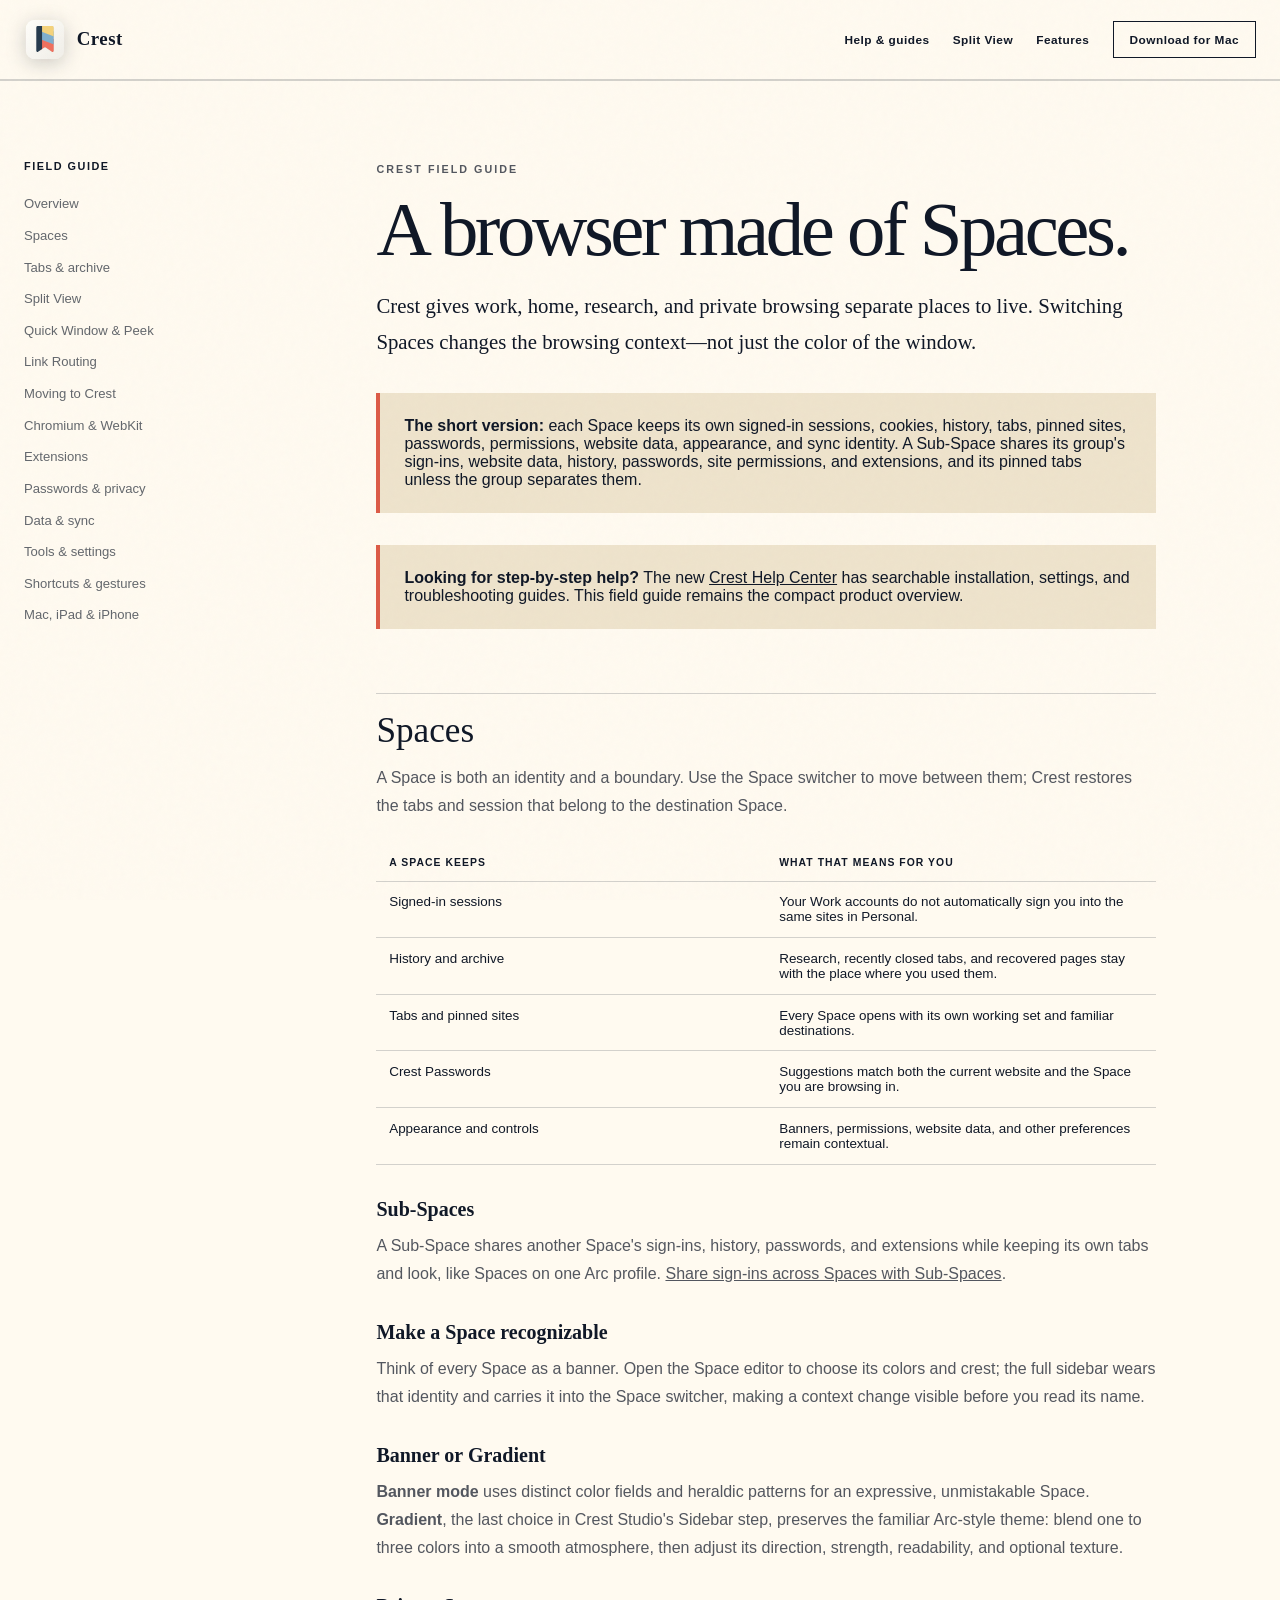
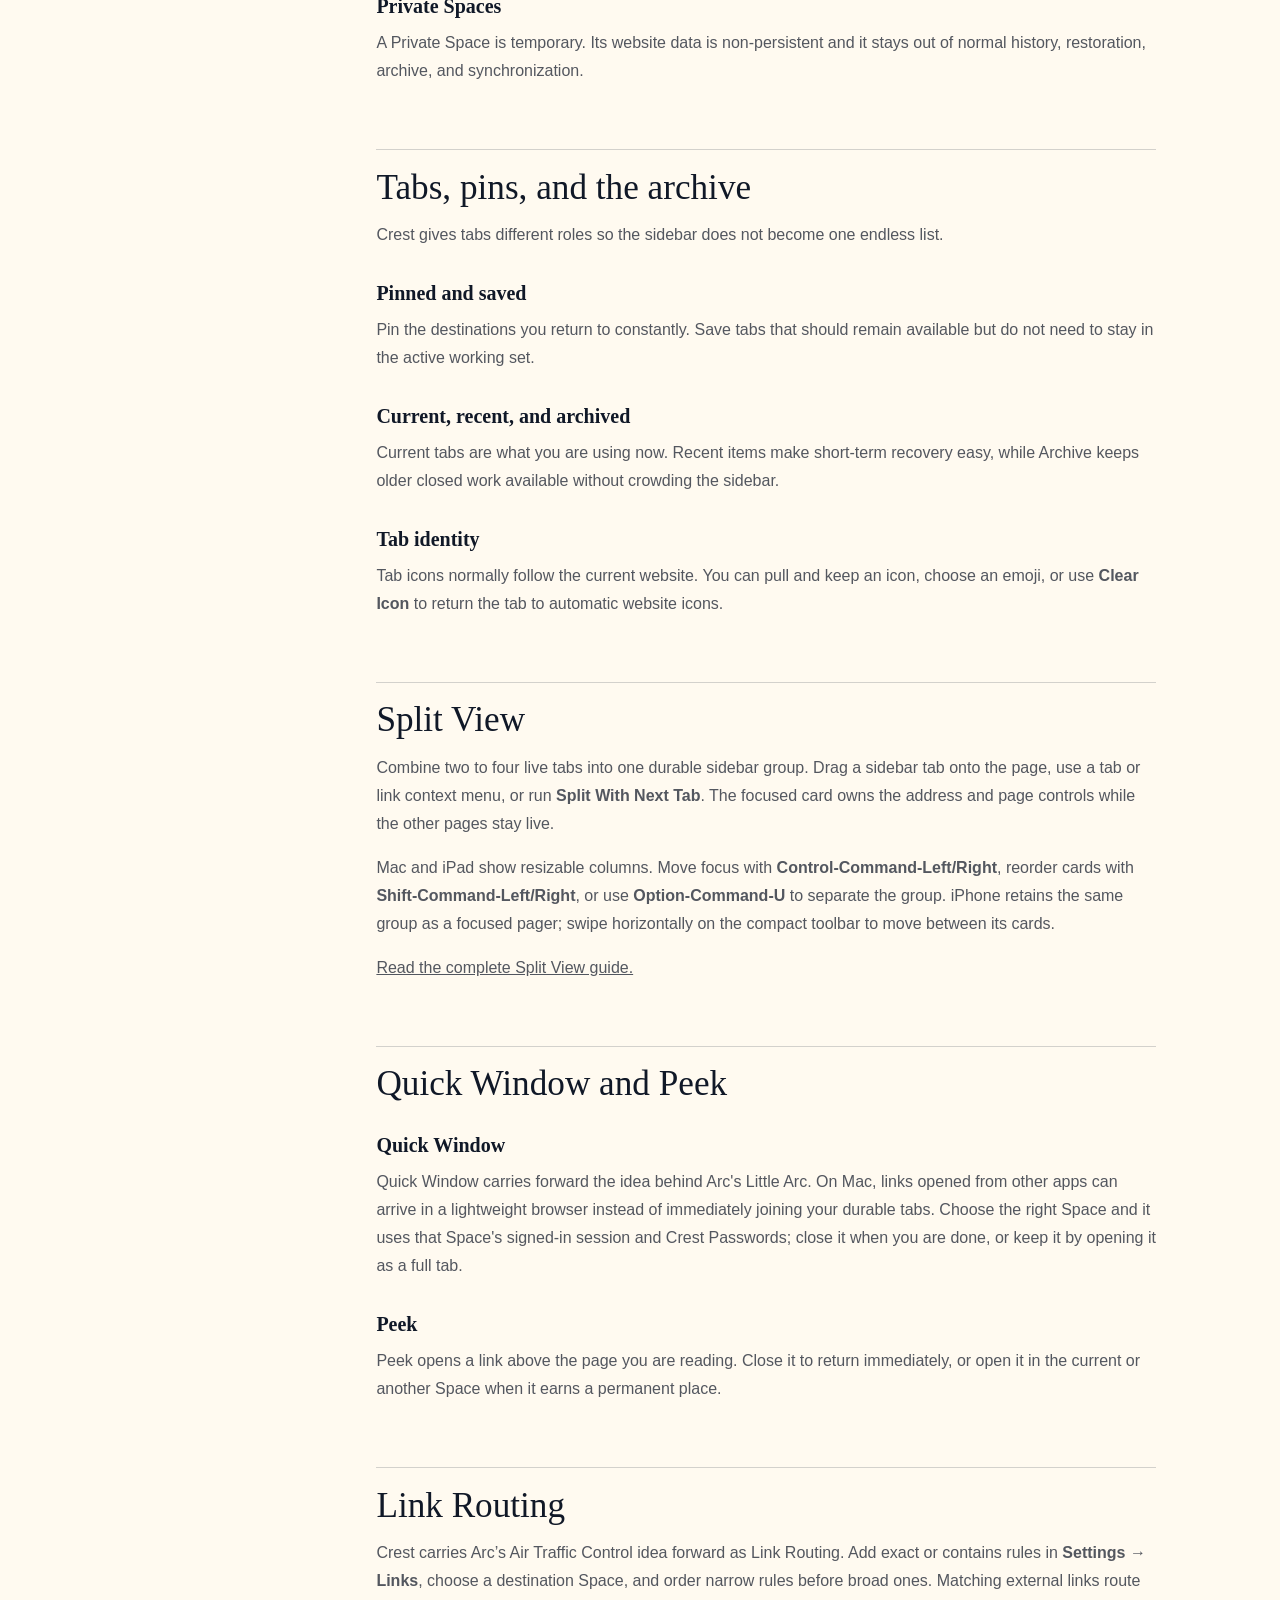
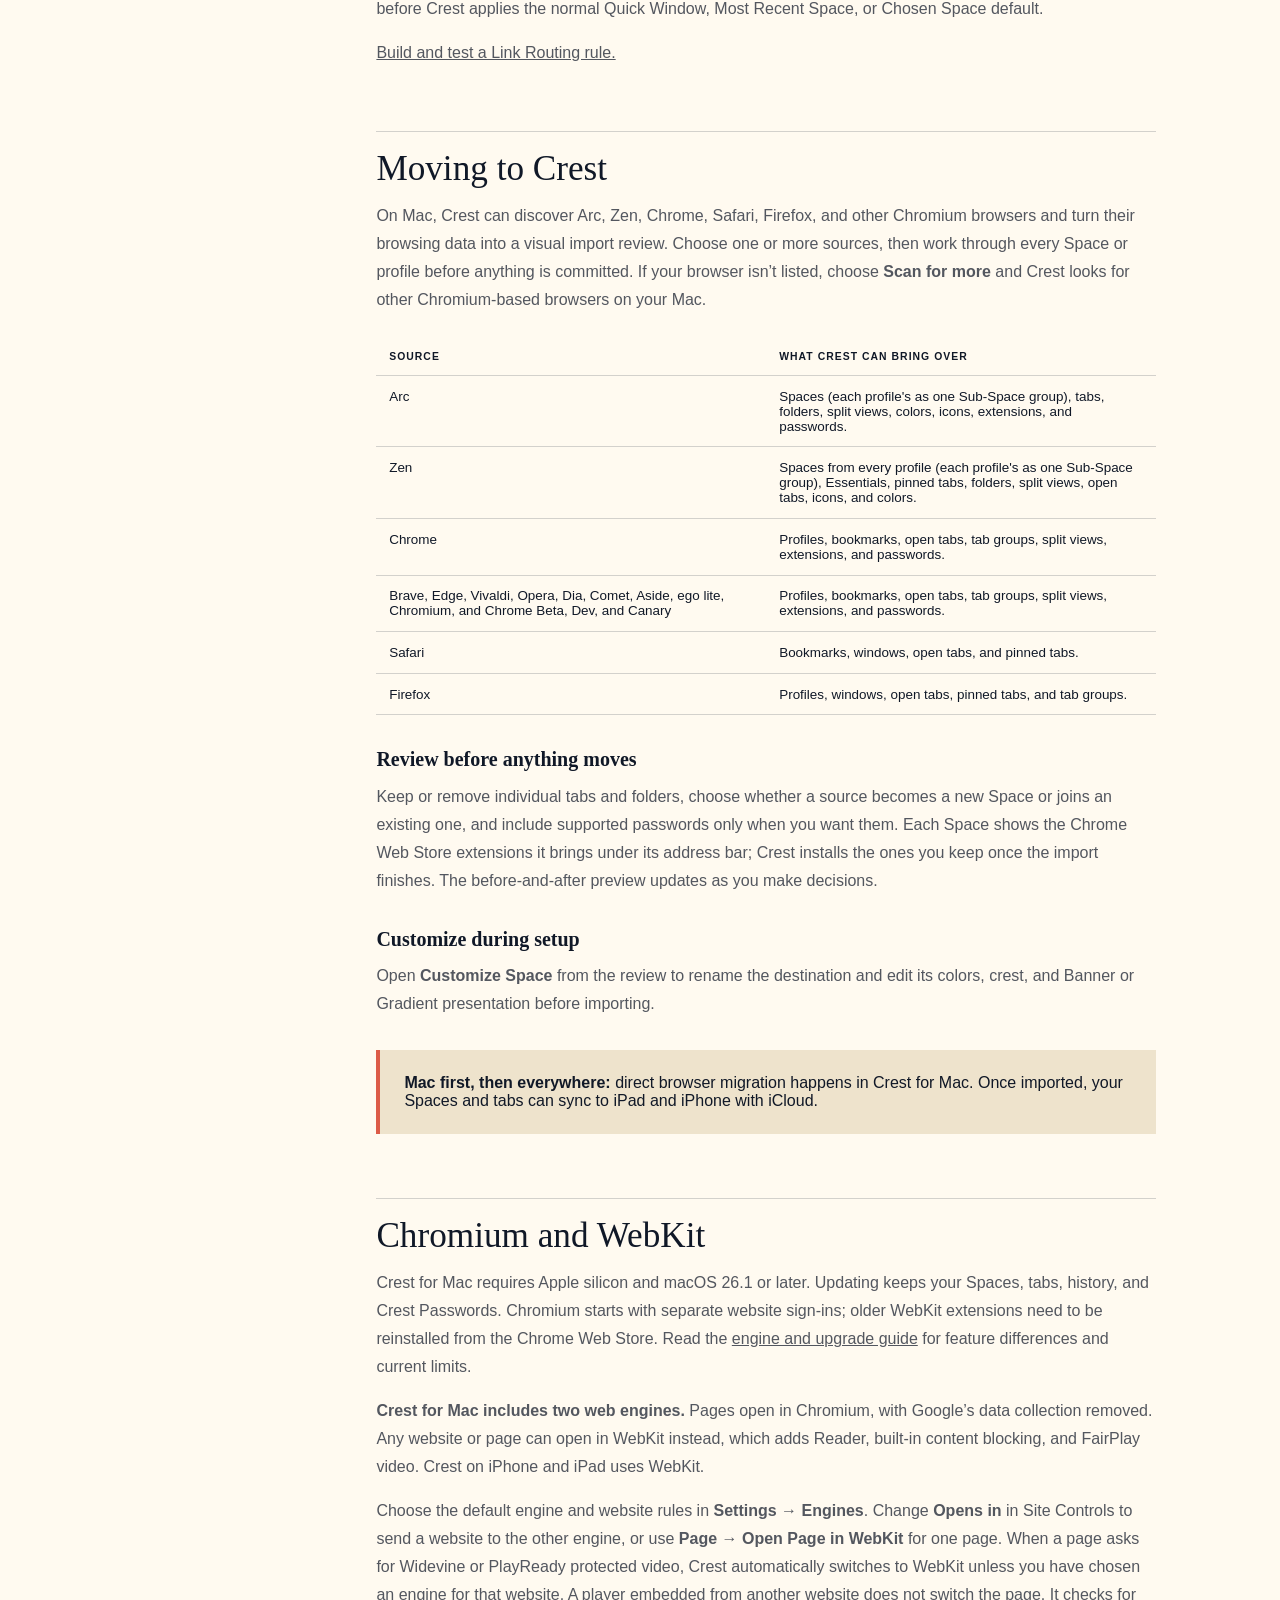
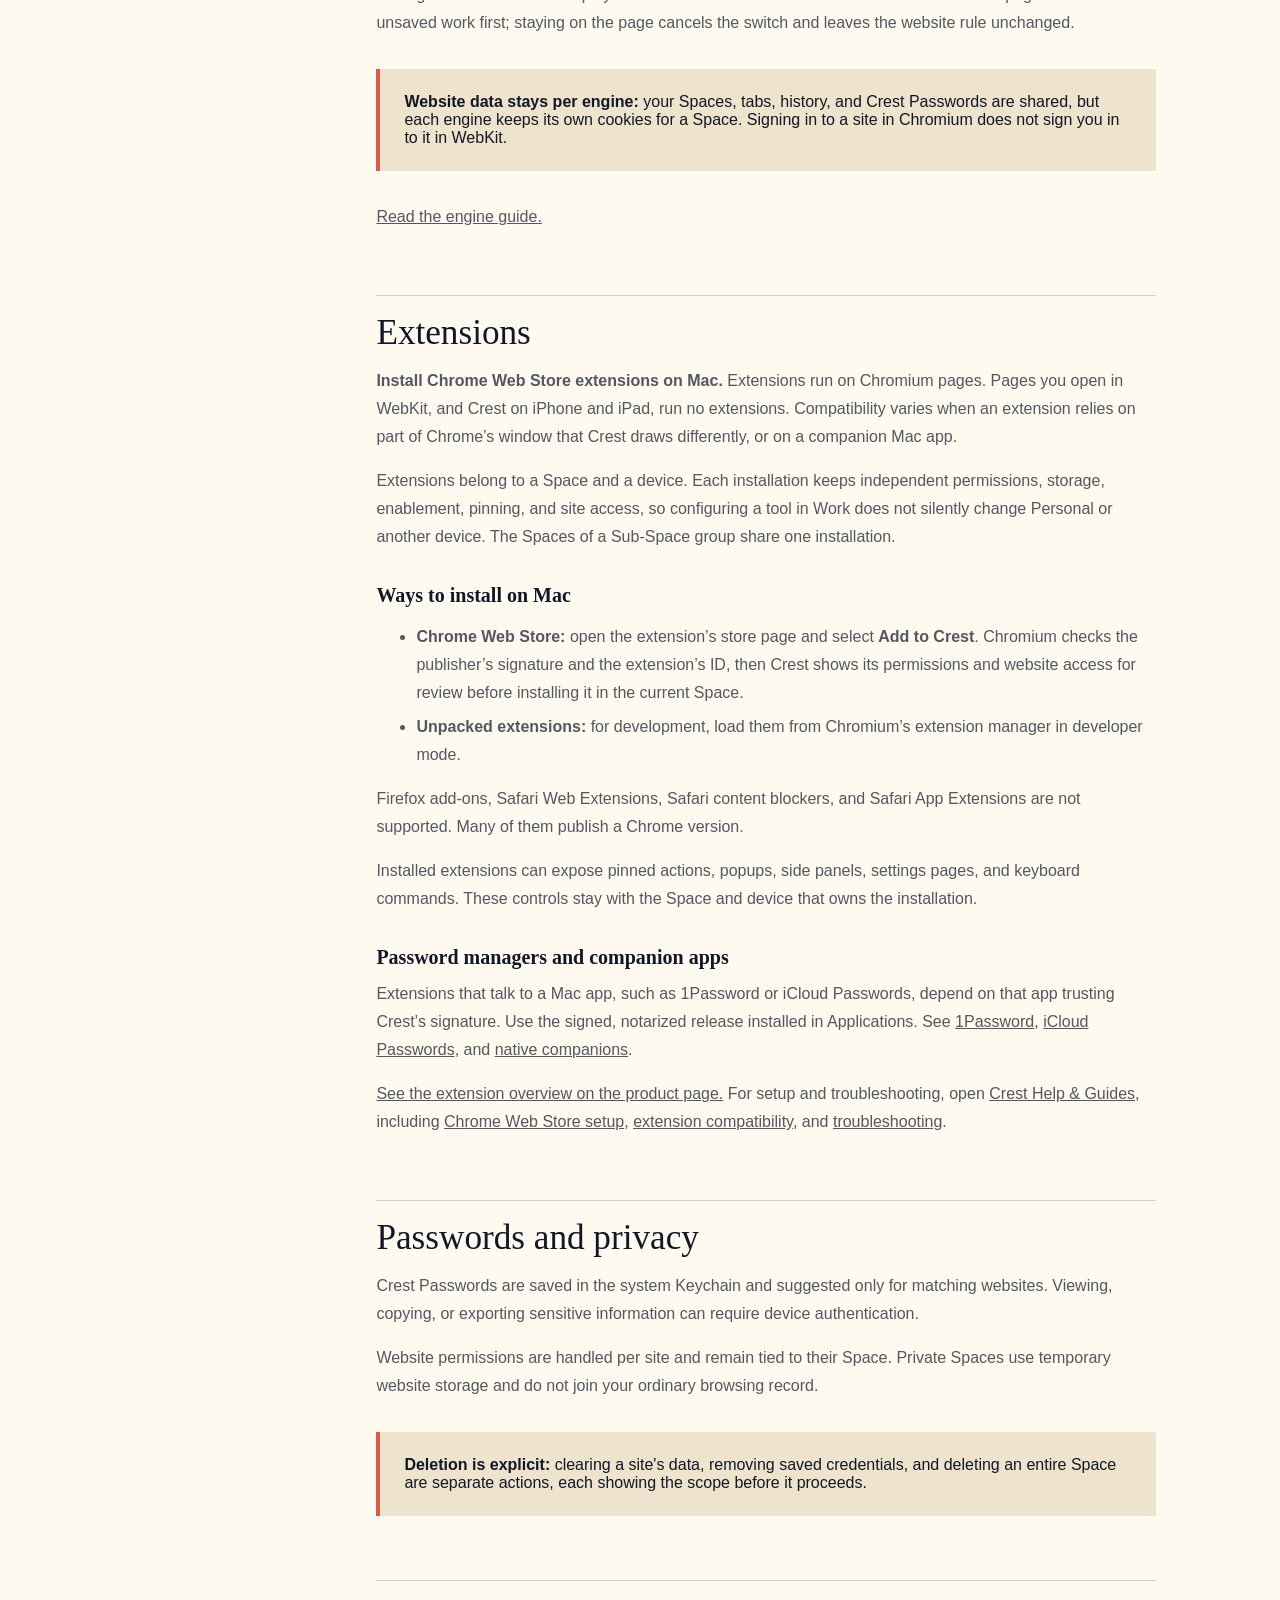
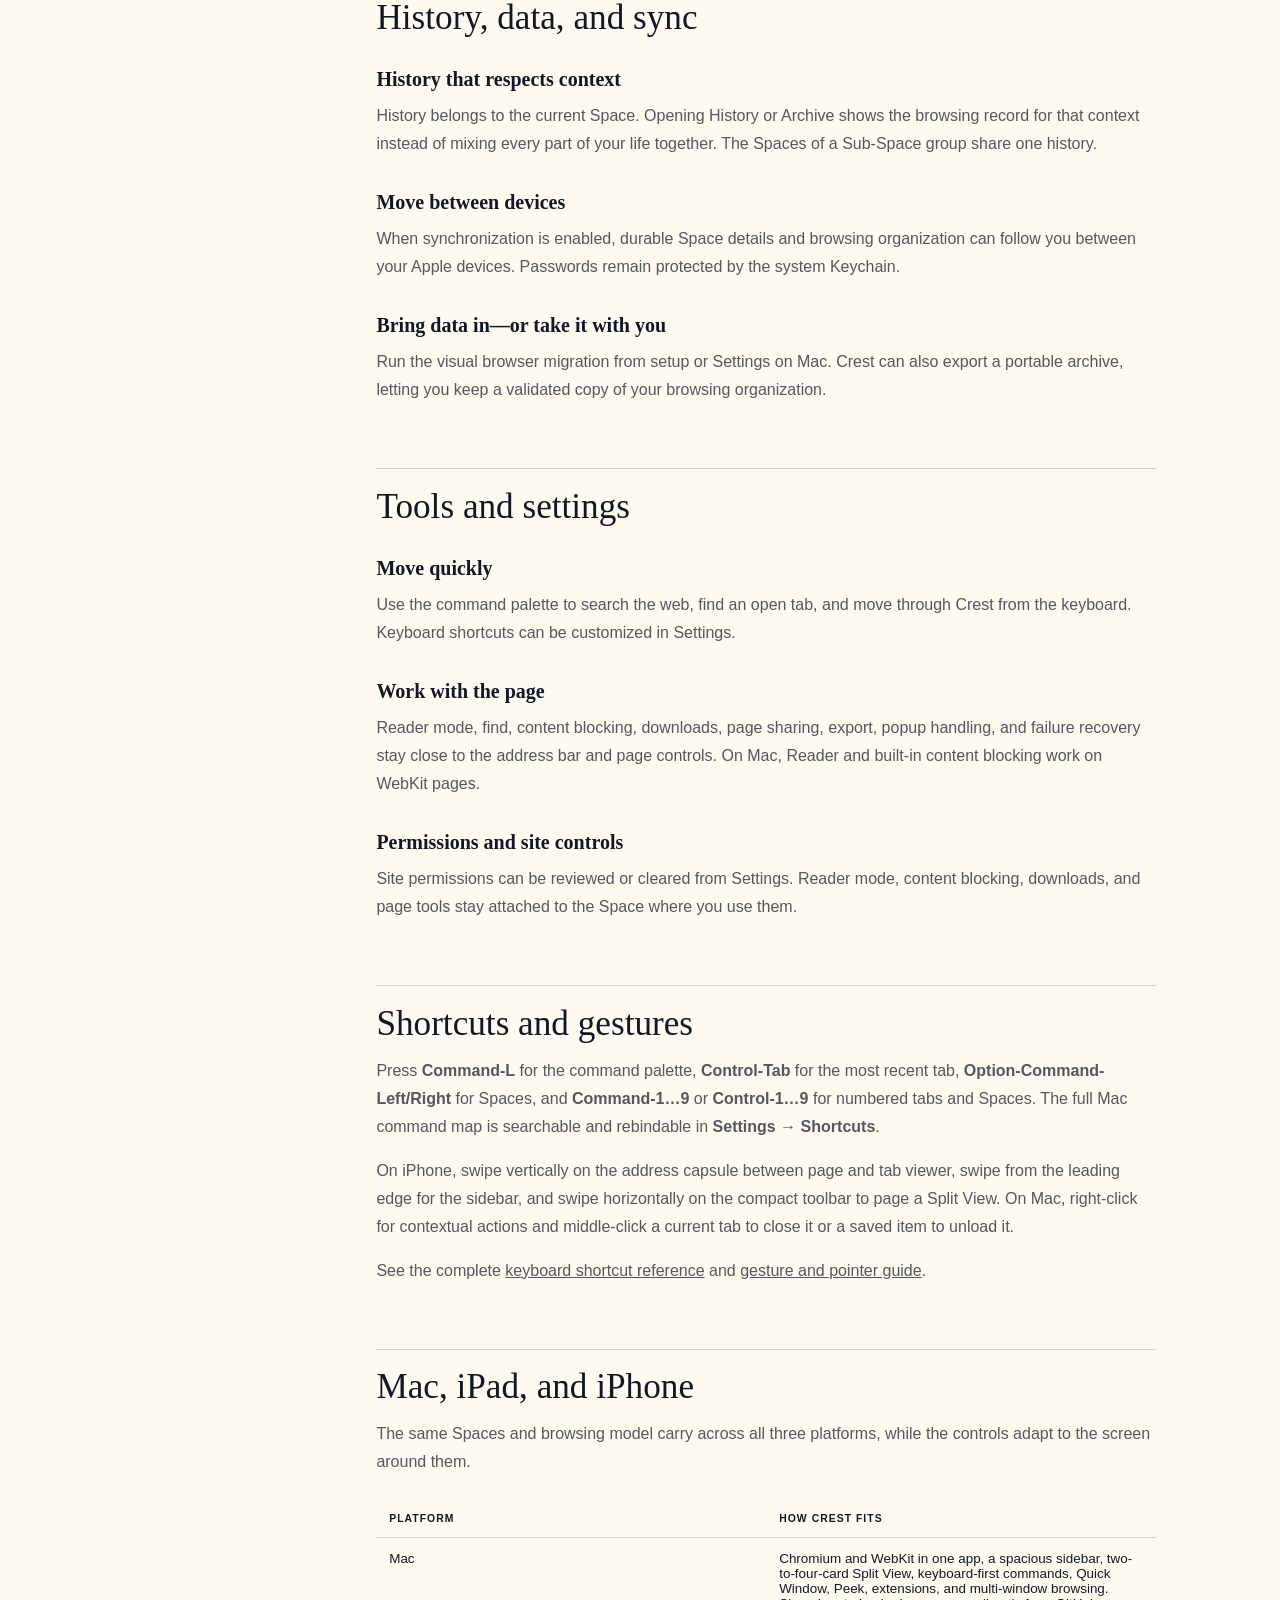
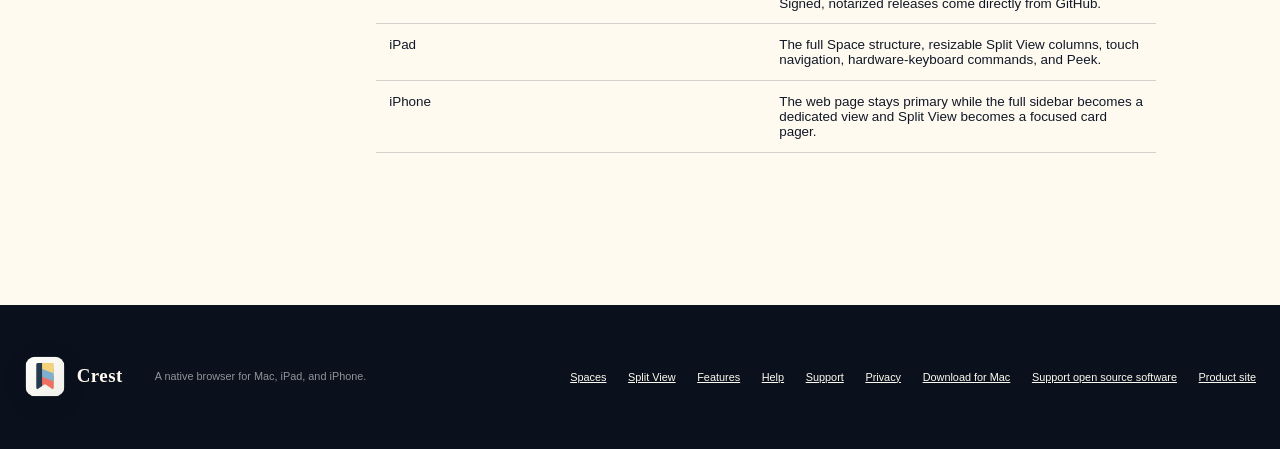
==== site/docs/index.html @ 08007b2f "Update Chromium to 157.0.8103.39 and leave protected video to WebKit (crest-browser/Crest#1064) Cres" ====
<!doctype html>
<html lang="en">
<head>
  <meta charset="utf-8">
  <meta name="viewport" content="width=device-width, initial-scale=1">
  <meta name="theme-color" content="#fffaf0">
  <meta name="description" content="Learn how Crest Spaces, tabs, Quick Window, Peek, passwords, privacy, sync, and native browsing work across Mac, iPad, and iPhone.">
  <meta name="robots" content="index, follow, max-image-preview:large, max-snippet:-1, max-video-preview:-1">
  <meta name="author" content="Paul Davis">
  <meta name="application-name" content="Crest">
  <meta name="apple-mobile-web-app-title" content="Crest">
  <link rel="canonical" href="https://crestbrowser.com/docs/">

  <meta property="og:site_name" content="Crest">
  <meta property="og:locale" content="en_US">
  <meta property="og:type" content="article">
  <meta property="og:url" content="https://crestbrowser.com/docs/">
  <meta property="og:title" content="Crest Field Guide — Spaces, Peek, Privacy, and Sync">
  <meta property="og:description" content="A practical guide to Crest's isolated Spaces and native browsing tools across Mac, iPad, and iPhone.">
  <meta property="og:image" content="https://crestbrowser.com/assets/og-card-brand.jpg">
  <meta property="og:image:type" content="image/jpeg">
  <meta property="og:image:width" content="1200">
  <meta property="og:image:height" content="630">
  <meta property="og:image:alt" content="Crest app icon beside the words Your internet, under your colors">

  <meta name="twitter:card" content="summary_large_image">
  <meta name="twitter:title" content="Crest Field Guide — Spaces, Peek, Privacy, and Sync">
  <meta name="twitter:description" content="A practical guide to Crest's isolated Spaces and native browsing tools across Mac, iPad, and iPhone.">
  <meta name="twitter:image" content="https://crestbrowser.com/assets/og-card-brand.jpg">
  <meta name="twitter:image:alt" content="Crest app icon beside the words Your internet, under your colors">

  <title>Crest Field Guide — Spaces, Peek, Privacy, and Sync</title>
  <link rel="icon" href="../favicon.ico" sizes="32x32">
  <link rel="icon" type="image/svg+xml" href="../assets/crest-logo.svg">
  <link rel="icon" type="image/png" sizes="32x32" href="../assets/crest-icon-32.png">
  <link rel="apple-touch-icon" sizes="180x180" href="../assets/apple-touch-icon.png">
  <link rel="mask-icon" href="../assets/crest-logo.svg" color="#101827">
  <link rel="manifest" href="../site.webmanifest">
  <link rel="stylesheet" href="../styles.css?v=20261106-nav-guides">
  <script type="application/ld+json">
    {
      "@context": "https://schema.org",
      "@type": "WebPage",
      "@id": "https://crestbrowser.com/docs/#webpage",
      "url": "https://crestbrowser.com/docs/",
      "name": "Crest Field Guide",
      "description": "A practical guide to Crest's isolated Spaces and native browsing tools across Mac, iPad, and iPhone.",
      "inLanguage": "en-US",
      "isPartOf": { "@id": "https://crestbrowser.com/#website" },
      "about": { "@id": "https://crestbrowser.com/#software" },
      "breadcrumb": {
        "@type": "BreadcrumbList",
        "itemListElement": [
          {
            "@type": "ListItem",
            "position": 1,
            "name": "Crest",
            "item": "https://crestbrowser.com/"
          },
          {
            "@type": "ListItem",
            "position": 2,
            "name": "Field Guide",
            "item": "https://crestbrowser.com/docs/"
          }
        ]
      }
    }
  </script>
</head>
<body class="docs-body">
  <a class="skip-link" href="#docs-content">Skip to documentation</a>
  <header class="site-header scrolled">
    <a class="wordmark" href="../"><img class="brand-mark" src="../assets/crest-logo.svg" alt="" aria-hidden="true"><span>Crest</span></a>
    <nav aria-label="Primary navigation"><a href="../guides/">Help &amp; guides</a><a href="../#tour">Split View</a><a href="../#more">Features</a><a class="nav-cta" href="https://github.com/pauljoda/Crest/releases/latest" target="_blank" rel="noopener noreferrer">Download for Mac</a></nav>
  </header>
  <main class="docs-shell">
    <aside class="docs-nav" aria-label="Field guide sections">
      <p>Field guide</p>
      <a href="#overview">Overview</a>
      <a href="#spaces">Spaces</a>
      <a href="#tabs">Tabs &amp; archive</a>
      <a href="#split-view">Split View</a>
      <a href="#quick-and-peek">Quick Window &amp; Peek</a>
      <a href="#routing">Link Routing</a>
      <a href="#migration">Moving to Crest</a>
      <a href="#engines">Chromium &amp; WebKit</a>
      <a href="#extensions">Extensions</a>
      <a href="#passwords">Passwords &amp; privacy</a>
      <a href="#data">Data &amp; sync</a>
      <a href="#tools">Tools &amp; settings</a>
      <a href="#shortcuts">Shortcuts &amp; gestures</a>
      <a href="#platforms">Mac, iPad &amp; iPhone</a>
    </aside>
    <article class="docs-content" id="docs-content">
      <p class="eyebrow">Crest field guide</p>
      <h1 id="overview">A browser made of Spaces.</h1>
      <p class="docs-lede">Crest gives work, home, research, and private browsing separate places to live. Switching Spaces changes the browsing context—not just the color of the window.</p>

      <div class="docs-callout"><strong>The short version:</strong> each Space keeps its own signed-in sessions, cookies, history, tabs, pinned sites, passwords, permissions, website data, appearance, and sync identity. A Sub-Space shares its group's sign-ins, website data, history, passwords, site permissions, and extensions, and its pinned tabs unless the group separates them.</div>
      <div class="docs-callout"><strong>Looking for step-by-step help?</strong> The new <a href="../guides/">Crest Help Center</a> has searchable installation, settings, and troubleshooting guides. This field guide remains the compact product overview.</div>

      <h2 id="spaces">Spaces</h2>
      <p>A Space is both an identity and a boundary. Use the Space switcher to move between them; Crest restores the tabs and session that belong to the destination Space.</p>
      <table class="docs-table">
        <thead><tr><th>A Space keeps</th><th>What that means for you</th></tr></thead>
        <tbody>
          <tr><td>Signed-in sessions</td><td>Your Work accounts do not automatically sign you into the same sites in Personal.</td></tr>
          <tr><td>History and archive</td><td>Research, recently closed tabs, and recovered pages stay with the place where you used them.</td></tr>
          <tr><td>Tabs and pinned sites</td><td>Every Space opens with its own working set and familiar destinations.</td></tr>
          <tr><td>Crest Passwords</td><td>Suggestions match both the current website and the Space you are browsing in.</td></tr>
          <tr><td>Appearance and controls</td><td>Banners, permissions, website data, and other preferences remain contextual.</td></tr>
        </tbody>
      </table>
      <h3>Sub-Spaces</h3>
      <p>A Sub-Space shares another Space's sign-ins, history, passwords, and extensions while keeping its own tabs and look, like Spaces on one Arc profile. <a href="../guides/sub-spaces/">Share sign-ins across Spaces with Sub-Spaces</a>.</p>
      <h3>Make a Space recognizable</h3>
      <p>Think of every Space as a banner. Open the Space editor to choose its colors and crest; the full sidebar wears that identity and carries it into the Space switcher, making a context change visible before you read its name.</p>
      <h3>Banner or Gradient</h3>
      <p><strong>Banner mode</strong> uses distinct color fields and heraldic patterns for an expressive, unmistakable Space. <strong>Gradient</strong>, the last choice in Crest Studio's Sidebar step, preserves the familiar Arc-style theme: blend one to three colors into a smooth atmosphere, then adjust its direction, strength, readability, and optional texture.</p>
      <h3>Private Spaces</h3>
      <p>A Private Space is temporary. Its website data is non-persistent and it stays out of normal history, restoration, archive, and synchronization.</p>

      <h2 id="tabs">Tabs, pins, and the archive</h2>
      <p>Crest gives tabs different roles so the sidebar does not become one endless list.</p>
      <h3>Pinned and saved</h3>
      <p>Pin the destinations you return to constantly. Save tabs that should remain available but do not need to stay in the active working set.</p>
      <h3>Current, recent, and archived</h3>
      <p>Current tabs are what you are using now. Recent items make short-term recovery easy, while Archive keeps older closed work available without crowding the sidebar.</p>
      <h3>Tab identity</h3>
      <p>Tab icons normally follow the current website. You can pull and keep an icon, choose an emoji, or use <strong>Clear Icon</strong> to return the tab to automatic website icons.</p>

      <h2 id="split-view">Split View</h2>
      <p>Combine two to four live tabs into one durable sidebar group. Drag a sidebar tab onto the page, use a tab or link context menu, or run <strong>Split With Next Tab</strong>. The focused card owns the address and page controls while the other pages stay live.</p>
      <p>Mac and iPad show resizable columns. Move focus with <strong>Control-Command-Left/Right</strong>, reorder cards with <strong>Shift-Command-Left/Right</strong>, or use <strong>Option-Command-U</strong> to separate the group. iPhone retains the same group as a focused pager; swipe horizontally on the compact toolbar to move between its cards.</p>
      <p><a href="../guides/split-view/">Read the complete Split View guide.</a></p>

      <h2 id="quick-and-peek">Quick Window and Peek</h2>
      <h3>Quick Window</h3>
      <p>Quick Window carries forward the idea behind Arc's Little Arc. On Mac, links opened from other apps can arrive in a lightweight browser instead of immediately joining your durable tabs. Choose the right Space and it uses that Space's signed-in session and Crest Passwords; close it when you are done, or keep it by opening it as a full tab.</p>
      <h3>Peek</h3>
      <p>Peek opens a link above the page you are reading. Close it to return immediately, or open it in the current or another Space when it earns a permanent place.</p>

      <h2 id="routing">Link Routing</h2>
      <p>Crest carries Arc&rsquo;s Air Traffic Control idea forward as Link Routing. Add exact or contains rules in <strong>Settings → Links</strong>, choose a destination Space, and order narrow rules before broad ones. Matching external links route before Crest applies the normal Quick Window, Most Recent Space, or Chosen Space default.</p>
      <p><a href="../guides/link-routing/">Build and test a Link Routing rule.</a></p>

      <h2 id="migration">Moving to Crest</h2>
      <p>On Mac, Crest can discover Arc, Zen, Chrome, Safari, Firefox, and other Chromium browsers and turn their browsing data into a visual import review. Choose one or more sources, then work through every Space or profile before anything is committed. If your browser isn&rsquo;t listed, choose <strong>Scan for more</strong> and Crest looks for other Chromium-based browsers on your Mac.</p>
      <table class="docs-table">
        <thead><tr><th>Source</th><th>What Crest can bring over</th></tr></thead>
        <tbody>
          <tr><td>Arc</td><td>Spaces (each profile's as one Sub-Space group), tabs, folders, split views, colors, icons, extensions, and passwords.</td></tr>
          <tr><td>Zen</td><td>Spaces from every profile (each profile's as one Sub-Space group), Essentials, pinned tabs, folders, split views, open tabs, icons, and colors.</td></tr>
          <tr><td>Chrome</td><td>Profiles, bookmarks, open tabs, tab groups, split views, extensions, and passwords.</td></tr>
          <tr><td>Brave, Edge, Vivaldi, Opera, Dia, Comet, Aside, ego lite, Chromium, and Chrome Beta, Dev, and Canary</td><td>Profiles, bookmarks, open tabs, tab groups, split views, extensions, and passwords.</td></tr>
          <tr><td>Safari</td><td>Bookmarks, windows, open tabs, and pinned tabs.</td></tr>
          <tr><td>Firefox</td><td>Profiles, windows, open tabs, pinned tabs, and tab groups.</td></tr>
        </tbody>
      </table>
      <h3>Review before anything moves</h3>
      <p>Keep or remove individual tabs and folders, choose whether a source becomes a new Space or joins an existing one, and include supported passwords only when you want them. Each Space shows the Chrome Web Store extensions it brings under its address bar; Crest installs the ones you keep once the import finishes. The before-and-after preview updates as you make decisions.</p>
      <h3>Customize during setup</h3>
      <p>Open <strong>Customize Space</strong> from the review to rename the destination and edit its colors, crest, and Banner or Gradient presentation before importing.</p>
      <div class="docs-callout"><strong>Mac first, then everywhere:</strong> direct browser migration happens in Crest for Mac. Once imported, your Spaces and tabs can sync to iPad and iPhone with iCloud.</div>

      <h2 id="engines">Chromium and WebKit</h2>
      <p>Crest for Mac requires Apple silicon and macOS 26.1 or later. Updating keeps your Spaces, tabs, history, and Crest Passwords. Chromium starts with separate website sign-ins; older WebKit extensions need to be reinstalled from the Chrome Web Store. Read the <a href="../guides/engines/">engine and upgrade guide</a> for feature differences and current limits.</p>
      <p><strong>Crest for Mac includes two web engines.</strong> Pages open in Chromium, with Google&rsquo;s data collection removed. Any website or page can open in WebKit instead, which adds Reader, built-in content blocking, and FairPlay video. Crest on iPhone and iPad uses WebKit.</p>
      <p>Choose the default engine and website rules in <strong>Settings &rarr; Engines</strong>. Change <strong>Opens in</strong> in Site Controls to send a website to the other engine, or use <strong>Page &rarr; Open Page in WebKit</strong> for one page. When a page asks for Widevine or PlayReady protected video, Crest automatically switches to WebKit unless you have chosen an engine for that website. A player embedded from another website does not switch the page. It checks for unsaved work first; staying on the page cancels the switch and leaves the website rule unchanged.</p>
      <div class="docs-callout"><strong>Website data stays per engine:</strong> your Spaces, tabs, history, and Crest Passwords are shared, but each engine keeps its own cookies for a Space. Signing in to a site in Chromium does not sign you in to it in WebKit.</div>
      <p><a href="../guides/engines/">Read the engine guide.</a></p>

      <h2 id="extensions">Extensions</h2>
      <p><strong>Install Chrome Web Store extensions on Mac.</strong> Extensions run on Chromium pages. Pages you open in WebKit, and Crest on iPhone and iPad, run no extensions. Compatibility varies when an extension relies on part of Chrome&rsquo;s window that Crest draws differently, or on a companion Mac app.</p>
      <p>Extensions belong to a Space and a device. Each installation keeps independent permissions, storage, enablement, pinning, and site access, so configuring a tool in Work does not silently change Personal or another device. The Spaces of a Sub-Space group share one installation.</p>
      <h3>Ways to install on Mac</h3>
      <ul>
        <li><strong>Chrome Web Store:</strong> open the extension&rsquo;s store page and select <strong>Add to Crest</strong>. Chromium checks the publisher&rsquo;s signature and the extension&rsquo;s ID, then Crest shows its permissions and website access for review before installing it in the current Space.</li>
        <li><strong>Unpacked extensions:</strong> for development, load them from Chromium&rsquo;s extension manager in developer mode.</li>
      </ul>
      <p>Firefox add-ons, Safari Web Extensions, Safari content blockers, and Safari App Extensions are not supported. Many of them publish a Chrome version.</p>
      <p>Installed extensions can expose pinned actions, popups, side panels, settings pages, and keyboard commands. These controls stay with the Space and device that owns the installation.</p>
      <h3>Password managers and companion apps</h3>
      <p>Extensions that talk to a Mac app, such as 1Password or iCloud Passwords, depend on that app trusting Crest&rsquo;s signature. Use the signed, notarized release installed in Applications. See <a href="../guides/onepassword/">1Password</a>, <a href="../guides/icloud-passwords/">iCloud Passwords</a>, and <a href="../guides/native-companion-limits/">native companions</a>.</p>
      <p><a href="../#more">See the extension overview on the product page.</a> For setup and troubleshooting, open <a href="../guides/">Crest Help &amp; Guides</a>, including <a href="../guides/install-chrome-web-store/">Chrome Web Store setup</a>, <a href="../guides/extension-api-compatibility/">extension compatibility</a>, and <a href="../guides/troubleshoot-extension-compatibility/">troubleshooting</a>.</p>

      <h2 id="passwords">Passwords and privacy</h2>
      <p>Crest Passwords are saved in the system Keychain and suggested only for matching websites. Viewing, copying, or exporting sensitive information can require device authentication.</p>
      <p>Website permissions are handled per site and remain tied to their Space. Private Spaces use temporary website storage and do not join your ordinary browsing record.</p>
      <div class="docs-callout"><strong>Deletion is explicit:</strong> clearing a site's data, removing saved credentials, and deleting an entire Space are separate actions, each showing the scope before it proceeds.</div>

      <h2 id="data">History, data, and sync</h2>
      <h3>History that respects context</h3>
      <p>History belongs to the current Space. Opening History or Archive shows the browsing record for that context instead of mixing every part of your life together. The Spaces of a Sub-Space group share one history.</p>
      <h3>Move between devices</h3>
      <p>When synchronization is enabled, durable Space details and browsing organization can follow you between your Apple devices. Passwords remain protected by the system Keychain.</p>
      <h3>Bring data in—or take it with you</h3>
      <p>Run the visual browser migration from setup or Settings on Mac. Crest can also export a portable archive, letting you keep a validated copy of your browsing organization.</p>

      <h2 id="tools">Tools and settings</h2>
      <h3>Move quickly</h3>
      <p>Use the command palette to search the web, find an open tab, and move through Crest from the keyboard. Keyboard shortcuts can be customized in Settings.</p>
      <h3>Work with the page</h3>
      <p>Reader mode, find, content blocking, downloads, page sharing, export, popup handling, and failure recovery stay close to the address bar and page controls. On Mac, Reader and built-in content blocking work on WebKit pages.</p>
      <h3>Permissions and site controls</h3>
      <p>Site permissions can be reviewed or cleared from Settings. Reader mode, content blocking, downloads, and page tools stay attached to the Space where you use them.</p>

      <h2 id="shortcuts">Shortcuts and gestures</h2>
      <p>Press <strong>Command-L</strong> for the command palette, <strong>Control-Tab</strong> for the most recent tab, <strong>Option-Command-Left/Right</strong> for Spaces, and <strong>Command-1…9</strong> or <strong>Control-1…9</strong> for numbered tabs and Spaces. The full Mac command map is searchable and rebindable in <strong>Settings → Shortcuts</strong>.</p>
      <p>On iPhone, swipe vertically on the address capsule between page and tab viewer, swipe from the leading edge for the sidebar, and swipe horizontally on the compact toolbar to page a Split View. On Mac, right-click for contextual actions and middle-click a current tab to close it or a saved item to unload it.</p>
      <p>See the complete <a href="../guides/keyboard-shortcuts/">keyboard shortcut reference</a> and <a href="../guides/gestures-and-pointer/">gesture and pointer guide</a>.</p>

      <h2 id="platforms">Mac, iPad, and iPhone</h2>
      <p>The same Spaces and browsing model carry across all three platforms, while the controls adapt to the screen around them.</p>
      <table class="docs-table">
        <thead><tr><th>Platform</th><th>How Crest fits</th></tr></thead>
        <tbody>
          <tr><td>Mac</td><td>Chromium and WebKit in one app, a spacious sidebar, two-to-four-card Split View, keyboard-first commands, Quick Window, Peek, extensions, and multi-window browsing. Signed, notarized releases come directly from GitHub.</td></tr>
          <tr><td>iPad</td><td>The full Space structure, resizable Split View columns, touch navigation, hardware-keyboard commands, and Peek.</td></tr>
          <tr><td>iPhone</td><td>The web page stays primary while the full sidebar becomes a dedicated view and Split View becomes a focused card pager.</td></tr>
        </tbody>
      </table>
    </article>
  </main>
  <footer><a class="wordmark" href="../"><img class="brand-mark" src="../assets/crest-logo.svg" alt="" aria-hidden="true"><span>Crest</span></a><p>A native browser for Mac, iPad, and iPhone.</p><div><a href="../#crests">Spaces</a><a href="../#tour">Split View</a><a href="../#more">Features</a><a href="../guides/">Help</a><a href="../support/">Support</a><a href="../privacy/">Privacy</a><a href="https://github.com/pauljoda/Crest/releases/latest" target="_blank" rel="noopener noreferrer">Download for Mac</a><a href="https://ko-fi.com/pauljoda/tiers" target="_blank" rel="noopener noreferrer">Support open source software</a><a href="../">Product site</a></div></footer>
</body>
</html>
---- site/styles.css ----
:root {
  --parchment: #eee3cc;
  --paper: #fffaf0;
  --ink: #101827;
  --ink-raised: #18243a;
  --ink-soft: #2b3850;
  --coral: #dc5b47;
  --sky: #78a9c7;
  --gold: #d2ad58;
  --sage: #738d72;
  --violet: #58406f;
  --line: rgba(16, 24, 39, .18);
  --line-light: rgba(255, 250, 240, .2);
  --display: "Iowan Old Style", "Baskerville", "Palatino Linotype", Georgia, serif;
  --sans: "Avenir Next", Avenir, "Century Gothic", sans-serif;
  --page: min(1280px, calc(100vw - 3rem));
}

* { box-sizing: border-box; }
html, body {
  max-width: 100%;
  overflow-x: hidden;
}
html { scroll-behavior: smooth; }
body {
  margin: 0;
  color: var(--ink);
  background: var(--parchment);
  font-family: var(--sans);
  -webkit-font-smoothing: antialiased;
}
@supports (overflow: clip) {
  html, body { overflow-x: clip; }
}
body::before {
  content: "";
  position: fixed;
  inset: 0;
  z-index: 40;
  pointer-events: none;
  opacity: .11;
  background-image: url("data:image/svg+xml,%3Csvg viewBox='0 0 180 180' xmlns='http://www.w3.org/2000/svg'%3E%3Cfilter id='n'%3E%3CfeTurbulence type='fractalNoise' baseFrequency='.82' numOctaves='3' stitchTiles='stitch'/%3E%3C/filter%3E%3Crect width='100%25' height='100%25' filter='url(%23n)' opacity='.2'/%3E%3C/svg%3E");
  mix-blend-mode: multiply;
}
a { color: inherit; }
img { display: block; max-width: 100%; }
h1, h2, h3, p { margin-top: 0; }
h1, h2, h3 { text-wrap: balance; }
em { font-weight: 400; }
.skip-link { position: fixed; left: 1rem; top: -5rem; z-index: 60; color: var(--ink); background: var(--paper); padding: .8rem 1rem; }
.skip-link:focus { top: 1rem; }

.site-header {
  position: fixed;
  inset: 0 0 auto;
  z-index: 30;
  height: 5rem;
  padding: 0 max(1.5rem, calc((100vw - 1280px) / 2));
  display: flex;
  align-items: center;
  justify-content: space-between;
  gap: 1rem;
  color: var(--paper);
  transition: background .3s ease, color .3s ease, box-shadow .3s ease;
}
.site-header.scrolled {
  color: var(--ink);
  background: rgba(238, 227, 204, .9);
  backdrop-filter: blur(18px);
  box-shadow: 0 1px var(--line);
}
.wordmark { display: inline-flex; align-items: center; gap: .65rem; text-decoration: none; font: 700 1.18rem/1 var(--display); letter-spacing: .025em; }
.brand-mark { width: 2.65rem; height: 2.65rem; flex: 0 0 auto; filter: drop-shadow(0 .3rem .6rem rgba(4, 9, 18, .2)); }
nav { display: flex; align-items: center; gap: 1.45rem; font-size: .74rem; font-weight: 800; letter-spacing: .04em; }
nav a { text-decoration: none; }
nav a:not(.nav-cta) { position: relative; white-space: nowrap; }
nav a:not(.nav-cta)::after { content: ""; position: absolute; left: 0; right: 100%; bottom: -.35rem; height: 1px; background: currentColor; transition: right .2s ease; }
nav a:not(.nav-cta):hover::after { right: 0; }
.nav-cta { border: 1px solid currentColor; padding: .68rem 1rem; }

.eyebrow, .hero-kicker {
  margin-bottom: 1rem;
  font-size: .67rem;
  line-height: 1.4;
  font-weight: 800;
  letter-spacing: .19em;
  text-transform: uppercase;
}
.hero-kicker { color: var(--gold); }
.hero {
  position: relative;
  min-height: 100svh;
  padding: 6.5rem 0 3rem;
  display: grid;
  grid-template-columns: minmax(0, 1fr);
  align-items: center;
  color: var(--paper);
  background:
    radial-gradient(circle at 18% 35%, rgba(120, 169, 199, .18), transparent 29%),
    linear-gradient(118deg, #101827 0 55%, #151d30 55% 100%);
  overflow: hidden;
}
.hero::before { content: ""; position: absolute; inset: 0; opacity: .26; background-image: linear-gradient(rgba(255,255,255,.035) 1px, transparent 1px), linear-gradient(90deg, rgba(255,255,255,.035) 1px, transparent 1px); background-size: 4.75rem 4.75rem; mask-image: linear-gradient(90deg, black, transparent 72%); }
.hero-grid {
  position: relative;
  z-index: 2;
  min-width: 0;
  width: min(1480px, calc(100% - 3rem));
  margin: 0 auto;
  display: grid;
  grid-template-columns: minmax(0, .92fr) minmax(540px, 1.08fr);
  gap: clamp(2rem, 5vw, 6rem);
  align-items: center;
}
.hero-copy { min-width: 0; max-width: 690px; padding: 2rem 0 4rem; }
.hero .hero-copy.reveal { opacity: 1; transform: none; }
.hero h1 { max-width: 780px; margin-bottom: 2rem; font: 400 clamp(4.6rem, 7.3vw, 8.6rem)/.84 var(--display); letter-spacing: -.057em; }
.hero h1 em { color: var(--gold); }
.hero-lede { max-width: 630px; margin-bottom: 0; color: rgba(255, 250, 240, .72); font-size: clamp(1rem, 1.35vw, 1.2rem); line-height: 1.7; }
.hero-lede strong { color: var(--paper); }
.hero-actions { display: flex; align-items: center; gap: 1.5rem; margin-top: 2.3rem; flex-wrap: wrap; }
.button { display: inline-flex; align-items: center; justify-content: center; min-height: 3.25rem; padding: .85rem 1.35rem; border: 1px solid transparent; font-size: .76rem; font-weight: 800; letter-spacing: .035em; text-decoration: none; transition: transform .2s ease, background .2s ease; }
.button:hover { transform: translateY(-2px); }
.button-paper { color: var(--ink); background: var(--paper); }
.hero-product-button {
  min-width: 0;
  max-width: 100%;
  min-height: 3.25rem;
  padding: .7rem 1rem;
  display: inline-flex;
  align-items: center;
  justify-content: flex-start;
  gap: .65rem;
  border: 1px solid rgba(255, 250, 240, .28);
  border-radius: .55rem;
  color: #fff;
  background: rgba(18, 18, 20, .82);
  backdrop-filter: blur(20px);
  -webkit-backdrop-filter: blur(20px);
  font-size: .82rem;
  font-weight: 800;
  text-decoration: none;
  transition: transform 180ms ease, border-color 180ms ease, background 180ms ease;
}
.hero-product-button:hover { transform: translateY(-2px); border-color: rgba(255, 250, 240, .5); background: rgba(34, 34, 38, .94); }
.hero-product-button:focus-visible { outline: 3px solid var(--paper); outline-offset: 4px; }
.hero-product-button img { flex: 0 0 2rem; width: 2rem; height: 2rem; object-fit: contain; }
.hero-product-button > span { min-width: 0; display: flex; flex-direction: column; line-height: 1.25; overflow-wrap: anywhere; }
.hero-product-button small { margin-bottom: .2rem; color: rgba(255, 250, 240, .55); font-size: .5rem; font-weight: 700; letter-spacing: .1em; text-transform: uppercase; }
.hero-download-button { border-color: rgba(210,173,88,.72); background: rgba(210,173,88,.12); }
.hero-app-store-button { border-color: rgba(75,167,255,.7); background: rgba(32,125,240,.14); }
.text-link { font-size: .77rem; font-weight: 800; text-underline-offset: .35em; }
.text-link span { margin-left: .3rem; }
.text-link-light { color: var(--paper); }
.hero-platforms { display: flex; gap: .65rem; margin-top: 2.4rem; }
.hero-platforms span { padding: .42rem .7rem; border: 1px solid rgba(255, 250, 240, .28); font-size: .58rem; font-weight: 800; letter-spacing: .12em; text-transform: uppercase; }
.hero-heraldry { min-width: 0; height: min(78svh, 810px); display: flex; align-items: flex-start; gap: clamp(.55rem, 1.1vw, 1.1rem); }
.hero-standard {
  --field: #3c0e1a;
  --primary: #722030;
  --charge: #c9a254;
  position: relative;
  width: 25%;
  height: var(--standard-height);
  min-height: 30rem;
  padding: 1.35rem .55rem 4rem;
  display: flex;
  flex-direction: column;
  align-items: center;
  color: #fff8e8;
  background:
    linear-gradient(158deg, transparent 0 48%, rgba(255,255,255,.06) 48% 50%, transparent 50%),
    linear-gradient(155deg, var(--field) 0 44%, var(--primary) 44% 67%, var(--charge) 67% 100%);
  clip-path: polygon(0 0, 100% 0, 100% 90%, 50% 100%, 0 90%);
  box-shadow: inset 0 0 0 1px rgba(255,255,255,.18);
  animation: standard-enter 1s cubic-bezier(.18,.8,.25,1) both;
  animation-delay: var(--delay);
  overflow: hidden;
}
.hero-standard::before { content: ""; position: absolute; inset: 0; background: linear-gradient(90deg, rgba(0,0,0,.2), transparent 18%, transparent 82%, rgba(0,0,0,.2)); }
.standard-work { --field: #0d2034; --primary: #37699e; --charge: #bd8e27; }
.standard-personal { --field: #557b5d; --primary: #b5a381; --charge: #b83b2d; }
.standard-meadow { --field: #152318; --primary: #345738; --charge: #bca766; }
.standard-storm { --field: #151824; --primary: #313848; --charge: #b08f4a; }
.standard-name, .standard-motto, .hero-standard img { position: relative; z-index: 1; }
.standard-name { font: 700 clamp(.56rem, .75vw, .72rem)/1 var(--sans); letter-spacing: .18em; text-transform: uppercase; }
.hero-standard img { width: min(100%, 9rem); margin: auto 0; filter: drop-shadow(0 1rem 1.2rem rgba(0,0,0,.25)); }
.standard-motto { max-width: 7.5rem; text-align: center; font: 600 clamp(.5rem, .65vw, .62rem)/1.45 var(--sans); letter-spacing: .1em; text-transform: uppercase; }
.hero-independence { position: absolute; z-index: 3; right: 1.5rem; bottom: 1rem; margin: 0; color: rgba(255,250,240,.38); font-size: .52rem; letter-spacing: .08em; text-transform: uppercase; }
@keyframes standard-enter { from { transform: translateY(-110%); } to { transform: translateY(0); } }

.running-order { overflow: hidden; color: var(--ink); background: var(--gold); border-block: 1px solid rgba(16,24,39,.5); padding: .8rem 0; font: 800 .64rem/1 var(--sans); text-transform: uppercase; letter-spacing: .16em; white-space: nowrap; }
.running-order div { width: max-content; animation: marquee 24s linear infinite; }
.running-order div::after { content: "The best of Arc · Carried forward · Native on Mac · Expanded to iPad · Reimagined for iPhone · The best of Arc · Carried forward · Native on Mac · Expanded to iPad · Reimagined for iPhone ·"; }
@keyframes marquee { to { transform: translateX(-50%); } }

.arc-story { padding: clamp(6.5rem, 11vw, 11rem) max(1.5rem, calc((100vw - 1280px) / 2)); background: var(--paper); }
.arc-story-lead { display: grid; grid-template-columns: minmax(0, 1.35fr) minmax(260px, .65fr); column-gap: clamp(3rem, 7vw, 8rem); align-items: end; }
.arc-story-lead .eyebrow { grid-column: 1 / -1; }
.arc-story h2, .section-heading h2, .split-story h2, .space-story h2, .identity h2, .final-cta h2 { margin-bottom: 0; font: 400 clamp(3.6rem, 6.3vw, 7rem)/.92 var(--display); letter-spacing: -.05em; }
.arc-story h2 em { color: var(--coral); }
.story-declaration { margin: 0 0 .6rem; color: rgba(16,24,39,.67); font: 400 1.08rem/1.75 var(--sans); }
.parity-matrix { margin-top: clamp(4rem, 7vw, 6.5rem); border-top: 1px solid var(--ink); border-left: 1px solid var(--line); }
.parity-row { display: grid; grid-template-columns: .72fr .85fr 1.75fr; min-width: 0; border-bottom: 1px solid var(--line); }
.parity-row > * { min-width: 0; margin: 0; padding: 1rem 1.2rem; border-right: 1px solid var(--line); }
.parity-heading { color: var(--paper); background: var(--ink); }
.parity-heading > * { border-color: rgba(255,250,240,.2); font-size: .62rem; font-weight: 800; letter-spacing: .13em; text-transform: uppercase; }
.parity-row > span:first-child { color: rgba(16,24,39,.55); font-size: .66rem; font-weight: 800; letter-spacing: .08em; line-height: 1.5; text-transform: uppercase; }
.parity-row > strong { font: 400 1.12rem/1.2 var(--display); }
.parity-row > span:last-child { display: grid; gap: .35rem; }
.parity-row b { font: 600 .82rem/1.35 var(--sans); }
.parity-row small { color: rgba(16,24,39,.62); font-size: .72rem; line-height: 1.55; }
.parity-note { max-width: 780px; margin: 2rem 0 0 auto; color: rgba(16,24,39,.56); font-size: .68rem; line-height: 1.65; }

.platform-story { padding: clamp(6.5rem, 11vw, 10rem) max(1.5rem, calc((100vw - 1280px) / 2)); color: var(--paper); background: #49365f; }
.section-heading { width: var(--page); margin: 0 auto 4.5rem; display: grid; grid-template-columns: 1.25fr .75fr; column-gap: clamp(3rem, 7vw, 8rem); align-items: end; }
.section-heading .eyebrow { grid-column: 1 / -1; }
.section-heading > p:last-child { margin: 0 0 .5rem; color: rgba(16,24,39,.64); line-height: 1.75; }
.section-heading-light > p:last-child { color: rgba(255,250,240,.66); }
.platform-grid { display: grid; grid-template-columns: 1.25fr .75fr; gap: 1.15rem; }
.platform-card { min-width: 0; color: var(--ink); background: var(--paper); }
.platform-mac { grid-column: 1 / -1; min-height: 650px; display: grid; grid-template-columns: .7fr 1.3fr; }
.platform-copy { position: relative; padding: clamp(2rem, 4vw, 4rem); }
.platform-copy h3 { margin: .3rem 0 1.2rem; font: 400 clamp(2.6rem, 4.4vw, 4.7rem)/.92 var(--display); letter-spacing: -.04em; }
.platform-copy > p:last-of-type { color: rgba(16,24,39,.66); font-size: .86rem; line-height: 1.7; }
.platform-copy ul { margin: 2rem 0 0; padding: 1.2rem 0 0; border-top: 1px solid var(--line); list-style: none; }
.platform-copy li { padding: .38rem 0; font-size: .68rem; font-weight: 800; letter-spacing: .06em; text-transform: uppercase; }
.platform-index { position: absolute; top: 1.2rem; right: 1.4rem; color: rgba(16,24,39,.25); font: 400 2.5rem/1 var(--display); }
.platform-shot { min-width: 0; margin: 0; display: grid; place-items: center; background: #e8deca; overflow: hidden; }
.platform-shot img { width: 100%; height: 100%; object-fit: contain; }
.platform-shot-mac { padding: 2rem; }
.platform-ipad { display: flex; flex-direction: column; }
.platform-ipad .platform-shot { aspect-ratio: 2420 / 1668; }
.platform-field { position: relative; min-height: clamp(170px, 19vw, 290px); flex: 1; padding: clamp(1.5rem, 3vw, 2.8rem); display: flex; align-items: flex-end; justify-content: space-between; gap: 1.5rem; color: var(--paper); background: linear-gradient(155deg, transparent 0 38%, rgba(55,105,158,.96) 38% 66%, transparent 66%), linear-gradient(14deg, #bd8e27 0 34%, transparent 34%), #0d2034; overflow: hidden; }
.platform-field::before { content: ""; position: absolute; width: 70%; aspect-ratio: 1; left: -36%; top: -80%; border: 1px solid rgba(255,250,240,.16); border-radius: 50%; box-shadow: 0 0 0 2.5rem rgba(255,250,240,.025), 0 0 0 5rem rgba(255,250,240,.018); }
.platform-field img { position: relative; width: min(30%, 125px); max-height: 145px; filter: drop-shadow(0 .9rem 1.4rem rgba(4,9,18,.28)); }
.platform-field p { position: relative; margin: 0; display: flex; flex-direction: column; align-items: flex-end; text-align: right; }
.platform-field span { margin-bottom: .45rem; font-size: .55rem; font-weight: 800; letter-spacing: .16em; text-transform: uppercase; }
.platform-field strong { font: 400 clamp(1.7rem, 2.6vw, 2.7rem)/.95 var(--display); }
.platform-iphone { display: flex; flex-direction: column; background: #d9e1d4; }
.platform-shot-phone { min-height: 590px; flex: 1; padding: 1.5rem .75rem; background: #c4d0c1; }
.platform-shot-phone img { width: auto; height: auto; max-width: 100%; max-height: 540px; }

.sidebar-story { margin-top: 1.15rem; padding: clamp(2.5rem, 5vw, 5.5rem); color: var(--paper); background: #101827; border: 1px solid rgba(255,250,240,.16); overflow: hidden; }
.sidebar-story-copy { display: grid; grid-template-columns: 1.22fr .78fr; column-gap: clamp(2rem, 6vw, 7rem); align-items: end; }
.sidebar-story-copy .eyebrow { grid-column: 1 / -1; color: var(--gold); }
.sidebar-story-copy h3 { max-width: 800px; margin: 0; font: 400 clamp(3rem, 5.4vw, 6rem)/.9 var(--display); letter-spacing: -.048em; }
.sidebar-story-copy h3 em { color: var(--gold); }
.sidebar-story-copy > p:last-child { margin: 0 0 .45rem; color: rgba(255,250,240,.67); font-size: .9rem; line-height: 1.75; }
.sidebar-wide-pair { margin-top: clamp(3rem, 6vw, 5.5rem); display: grid; grid-template-columns: 1fr 1fr; gap: .8rem; align-items: start; }
.sidebar-wide-pair figure { min-width: 0; margin: 0; padding: .65rem; color: var(--ink); background: var(--parchment); }
.sidebar-wide-pair img { width: 100%; height: auto; object-fit: contain; background: #d7d2c4; }
.sidebar-wide-pair figcaption { min-height: 3.4rem; padding: .8rem .35rem .15rem; display: flex; align-items: baseline; justify-content: space-between; gap: 1rem; color: rgba(16,24,39,.58); font-size: .62rem; line-height: 1.35; }
.sidebar-wide-pair figcaption span { color: var(--ink); font-weight: 800; letter-spacing: .13em; text-transform: uppercase; }
.sidebar-mobile-sequence { width: min(820px, 100%); margin: clamp(3rem, 7vw, 6rem) auto 0; display: grid; grid-template-columns: minmax(0,1fr) 7.5rem minmax(0,1fr); gap: 1.2rem; align-items: center; }
.sidebar-mobile-sequence figure { position: relative; min-width: 0; margin: 0; padding: .75rem; background: rgba(255,250,240,.07); border: 1px solid rgba(255,250,240,.18); }
.sidebar-mobile-sequence img { width: 100%; max-height: 660px; object-fit: contain; }
.sidebar-mobile-step { position: absolute; z-index: 1; top: 1.25rem; left: 1.25rem; padding: .5rem .65rem; color: var(--ink); background: var(--gold); font-size: .55rem; font-weight: 800; letter-spacing: .1em; text-transform: uppercase; }
.sidebar-transition-mark { display: grid; place-items: center; gap: .8rem; color: rgba(255,250,240,.52); font-size: .55rem; font-weight: 800; letter-spacing: .12em; text-align: center; text-transform: uppercase; }
.sidebar-transition-mark b { color: var(--gold); font: 400 3.5rem/1 var(--display); }

.split-story { padding: clamp(6.5rem,11vw,10rem) max(1.5rem,calc((100vw - 1280px) / 2)); color: var(--paper); background: #162826; }
.split-story-intro { display: grid; grid-template-columns: 1.18fr .82fr; gap: clamp(3rem,7vw,8rem); align-items: end; }
.split-story-intro .eyebrow { color: var(--gold); }
.split-story-intro > p { margin: 0 0 .5rem; color: rgba(255,250,240,.68); font-size: .92rem; line-height: 1.75; }
.split-product-shot { margin: clamp(3.5rem,7vw,6rem) 0 0; padding: clamp(.5rem,1.2vw,1rem); color: var(--ink); background: var(--parchment); }
.split-product-shot img { width: 100%; height: auto; background: #d7d2c4; }
.split-product-shot figcaption { padding: 1rem .4rem .25rem; display: flex; justify-content: space-between; gap: 1.5rem; align-items: baseline; }
.split-product-shot figcaption span { color: rgba(16,24,39,.55); font-size: .58rem; font-weight: 800; letter-spacing: .1em; text-transform: uppercase; }
.split-product-shot figcaption strong { font: 400 1.4rem/1 var(--display); }
.split-capabilities { display: grid; grid-template-columns: repeat(4,1fr); border-top: 1px solid rgba(255,250,240,.24); border-left: 1px solid rgba(255,250,240,.24); }
.split-capabilities article { min-height: 260px; padding: 1.8rem; border-right: 1px solid rgba(255,250,240,.24); border-bottom: 1px solid rgba(255,250,240,.24); }
.split-capabilities span { color: var(--gold); font-size: .64rem; font-weight: 800; letter-spacing: .14em; }
.split-capabilities h3 { margin: 3rem 0 .8rem; font: 400 1.65rem/1 var(--display); }
.split-capabilities p { margin: 0; color: rgba(255,250,240,.62); font-size: .75rem; line-height: 1.65; }
.split-guide-link { margin-top: 1.2rem; padding: 1.4rem clamp(1.4rem,3vw,2.4rem); display: flex; justify-content: space-between; gap: 2rem; align-items: center; border: 1px solid var(--gold); color: var(--paper); text-decoration: none; transition: color 180ms ease, background 180ms ease; }
.split-guide-link:hover { color: var(--ink); background: var(--gold); }
.split-guide-link span:first-child { display: grid; gap: .35rem; }
.split-guide-link small { color: var(--gold); font-size: .58rem; font-weight: 800; letter-spacing: .12em; text-transform: uppercase; }
.split-guide-link:hover small { color: var(--coral); }
.split-guide-link strong { font: 400 clamp(1.25rem,2.1vw,1.8rem)/1.1 var(--display); }
.split-guide-link > span:last-child { flex: 0 0 auto; font-size: .65rem; font-weight: 800; letter-spacing: .08em; text-transform: uppercase; }

.space-story { padding: clamp(6.5rem, 11vw, 10rem) 0; color: var(--ink); background: var(--parchment); overflow: hidden; }
.space-story-intro { width: var(--page); margin: 0 auto 3rem; display: grid; grid-template-columns: 1.25fr .75fr; gap: clamp(3rem, 7vw, 8rem); align-items: end; }
.space-story-lede { margin: 0 0 .5rem; color: rgba(16,24,39,.66); font-size: .92rem; line-height: 1.75; }
.space-browser-showcase { width: min(1180px, calc(100vw - 3rem)); margin: 0 auto; }
.space-browser-shell { outline: none; touch-action: pan-y; }
.space-browser-shell:focus-visible .space-browser-screen { outline: 2px solid var(--coral); outline-offset: 5px; }
.space-browser-screen { position: relative; aspect-ratio: 8 / 5; overflow: hidden; background: #0f1622; box-shadow: 0 2.2rem 5rem rgba(16,24,39,.2); }
.space-browser-picture { position: absolute; inset: 0; margin: 0; opacity: 0; transform: translateX(1.25%); transition: opacity .4s ease, transform .7s cubic-bezier(.2,.75,.25,1); pointer-events: none; }
.space-browser-picture.active { opacity: 1; transform: translateX(0); }
.space-browser-picture img { width: 100%; height: 100%; object-fit: contain; }
.space-browser-mobile-shot { display: none; }
.space-browser-actions { margin: 1.2rem 0 0; display: flex; align-items: stretch; justify-content: flex-end; gap: .55rem; }
.space-browser-actions-label { margin-right: auto; display: flex; flex-direction: column; justify-content: center; color: rgba(16,24,39,.48); font-size: .57rem; line-height: 1.45; letter-spacing: .1em; text-transform: uppercase; }
.space-browser-actions-label strong { color: var(--ink); font-size: .65rem; }
.space-browser-actions button { min-width: 11.5rem; min-height: 3.4rem; padding: .4rem .85rem .4rem .35rem; display: flex; align-items: center; gap: .55rem; color: var(--ink); background: transparent; border: 1px solid rgba(16,24,39,.25); font: inherit; text-align: left; cursor: pointer; transition: color .2s ease, background .2s ease, border-color .2s ease, transform .2s ease; }
.space-browser-actions button:hover { border-color: rgba(16,24,39,.62); transform: translateY(-1px); }
.space-browser-actions button.active { color: var(--paper); background: var(--ink); border-color: var(--ink); }
.space-browser-actions button:focus-visible { outline: 2px solid var(--coral); outline-offset: 3px; }
.space-browser-actions button > span:last-child { display: flex; flex-direction: column; }
.space-browser-actions button strong { font-size: .68rem; line-height: 1.2; }
.space-browser-actions button small { margin-top: .16rem; font-size: .53rem; line-height: 1.2; opacity: .62; }
.space-choice-crest { width: 2.7rem; height: 3rem; object-fit: contain; flex: 0 0 auto; }
.space-browser-caption { min-height: 6.5rem; padding: 1.2rem 0 0; display: grid; grid-template-columns: .65fr 1.05fr 1.8fr; column-gap: 1.7rem; align-items: start; }
.space-browser-caption .eyebrow { margin: .35rem 0 0; color: var(--coral); font-size: .58rem; }
.space-browser-caption h3 { margin: 0; font: 400 clamp(1.65rem, 2.3vw, 2.2rem)/1 var(--display); }
.space-browser-caption > p:not(.eyebrow,.space-browser-meta) { margin: 0; color: rgba(16,24,39,.66); font-size: .78rem; line-height: 1.65; }
.space-browser-meta { grid-column: 2 / 4; margin: .75rem 0 0; padding-top: .7rem; color: rgba(16,24,39,.44); border-top: 1px solid var(--line); font-size: .56rem; font-weight: 800; letter-spacing: .1em; text-transform: uppercase; }
.space-ledger { width: var(--page); margin: 5rem auto 0; display: grid; grid-template-columns: repeat(3, 1fr); border-top: 1px solid var(--line); border-left: 1px solid var(--line); }
.space-ledger article { min-height: 190px; padding: 1.8rem; border-right: 1px solid var(--line); border-bottom: 1px solid var(--line); }
.space-ledger span { color: var(--coral); font: 700 .58rem/1 var(--sans); letter-spacing: .12em; }
.space-ledger h3 { margin: 2rem 0 .55rem; font: 400 1.65rem/1 var(--display); }
.space-ledger p { margin: 0; color: rgba(16,24,39,.62); font-size: .76rem; line-height: 1.55; }

.identity { padding: clamp(6.5rem, 11vw, 10rem) max(1.5rem, calc((100vw - 1280px) / 2)); background: var(--paper); }
.identity-intro { display: grid; grid-template-columns: 1.05fr .95fr; gap: clamp(3rem, 7vw, 8rem); align-items: end; }
.identity-copy p { color: rgba(16,24,39,.67); font-size: .9rem; line-height: 1.75; }
.crest-anatomy { margin-top: 5rem; display: grid; grid-template-columns: repeat(5, 1fr); border-block: 1px solid var(--line); }
.crest-anatomy article { min-width: 0; min-height: 250px; padding: 1.3rem; display: grid; grid-template-rows: auto 1fr; place-items: center; border-right: 1px solid var(--line); background: var(--parchment); }
.crest-anatomy article:first-child { border-left: 1px solid var(--line); }
.crest-anatomy span { justify-self: start; color: rgba(16,24,39,.55); font-size: .56rem; font-weight: 800; letter-spacing: .15em; text-transform: uppercase; }
.crest-anatomy img { width: min(100%, 160px); max-height: 190px; }
.forge-grid { min-width: 0; width: 100%; max-width: 100%; margin-top: 1.2rem; display: grid; grid-template-columns: 1.15fr .85fr; gap: 1.2rem; }
.forge-card { min-width: 0; display: flex; flex-direction: column; background: var(--parchment); }
.forge-copy { padding: clamp(2rem, 3.5vw, 3.3rem); }
.forge-copy h3 { margin: .2rem 0 .9rem; font: 400 clamp(2.4rem, 3.8vw, 3.8rem)/.95 var(--display); letter-spacing: -.035em; }
.forge-copy p:last-child { margin-bottom: 0; color: rgba(16,24,39,.64); font-size: .82rem; line-height: 1.7; }
.forge-shot { min-width: 0; width: 100%; max-width: 100%; margin: auto 0 0; padding: 1rem; aspect-ratio: 8 / 5; overflow: hidden; }
.forge-shot img { width: 100%; height: 100%; object-fit: contain; }
.forge-everywhere { color: var(--paper); background: var(--ink); }
.forge-everywhere .forge-copy p:last-child { color: rgba(255,250,240,.66); }
.forge-devices { margin-top: auto; padding: 1rem; display: grid; grid-template-columns: 1fr .29fr; gap: .8rem; align-items: end; min-height: 390px; }
.forge-devices figure { min-width: 0; margin: 0; }
.forge-devices img { width: 100%; height: 100%; max-height: 360px; object-fit: contain; }
.forge-traditional { grid-column: 1 / -1; display: grid; grid-template-columns: .62fr 1.38fr; color: var(--paper); background: linear-gradient(145deg, #58616b 0%, #777363 52%, #b38d37 100%); }
.forge-traditional .forge-copy { display: flex; flex-direction: column; justify-content: center; }
.forge-traditional .forge-copy p:last-child { color: rgba(255,250,240,.72); }
.forge-traditional .forge-shot { margin: 0; background: rgba(16,24,39,.18); }
.forge-traditional .forge-shot img { height: auto; aspect-ratio: 8 / 5; }

.migration-story { position: relative; padding: clamp(6.5rem, 11vw, 10rem) 0; color: var(--paper); background: linear-gradient(148deg, #101827 0 42%, #1a2944 100%); overflow: hidden; }
.migration-story::before { content: ""; position: absolute; inset: 0; opacity: .18; background-image: linear-gradient(rgba(255,255,255,.045) 1px, transparent 1px), linear-gradient(90deg, rgba(255,255,255,.045) 1px, transparent 1px); background-size: 5.5rem 5.5rem; mask-image: linear-gradient(140deg, black, transparent 68%); }
.migration-story > * { position: relative; z-index: 1; }
.migration-intro { width: var(--page); max-width: 100%; margin: 0 auto; display: grid; grid-template-columns: 1.1fr .9fr; gap: clamp(3rem, 7vw, 8rem); align-items: end; }
.migration-story h2 { margin-bottom: 0; font: 400 clamp(3.6rem, 6.3vw, 7rem)/.92 var(--display); letter-spacing: -.05em; }
.migration-story h2 em { color: var(--gold); }
.migration-lede p { color: rgba(255,250,240,.68); font-size: .9rem; line-height: 1.75; }
.migration-lede p:last-child { margin-bottom: 0; }
.migration-lede strong { color: var(--paper); }
.migration-source-shot { min-width: 0; width: var(--page); max-width: 100%; margin: clamp(3rem, 6vw, 5rem) auto 0; padding: .8rem; border: 1px solid var(--line-light); background: #2a3d5d; }
.migration-source-shot img, .migration-review-shot img { width: 100%; height: auto; }
.migration-source-shot figcaption { padding: 1.1rem .45rem .35rem; display: grid; grid-template-columns: 3rem minmax(0,1fr); gap: 1rem; align-items: start; }
.migration-source-shot figcaption > span, .migration-review-shot figcaption > span { color: var(--gold); font: 400 1.8rem/1 var(--display); }
.migration-source-shot figcaption strong, .migration-review-shot figcaption strong { font-size: .72rem; letter-spacing: .04em; }
.migration-source-shot figcaption p { max-width: 46rem; margin: .25rem 0 0; color: rgba(255,250,240,.58); font-size: .68rem; line-height: 1.55; }
.migration-source-ledger { width: var(--page); max-width: 100%; margin: 1.2rem auto 0; display: grid; grid-template-columns: repeat(5, 1fr); border-top: 1px solid var(--line-light); border-left: 1px solid var(--line-light); }
.migration-source-ledger article { min-width: 0; min-height: 145px; padding: 1.35rem; border-right: 1px solid var(--line-light); border-bottom: 1px solid var(--line-light); }
.migration-source-ledger strong { color: var(--gold); font: 600 1.1rem/1 var(--display); }
.migration-source-ledger p { margin: 1.4rem 0 0; color: rgba(255,250,240,.62); font-size: .66rem; line-height: 1.55; }
.migration-review { min-width: 0; width: var(--page); max-width: 100%; margin: clamp(4.5rem, 9vw, 8rem) auto 0; display: grid; grid-template-columns: .72fr 1.28fr; align-items: stretch; background: #152139; border: 1px solid var(--line-light); }
.migration-review-copy { min-width: 0; padding: clamp(2.3rem, 4vw, 4rem); display: flex; flex-direction: column; justify-content: center; }
.migration-review-copy .eyebrow { color: var(--coral); }
.migration-review-copy h3 { margin: .2rem 0 1.2rem; font: 400 clamp(2.8rem, 4.8vw, 5rem)/.92 var(--display); letter-spacing: -.04em; }
.migration-review-copy > p:not(.eyebrow,.migration-note) { color: rgba(255,250,240,.66); font-size: .8rem; line-height: 1.7; }
.migration-steps { margin: 1.4rem 0 0; padding: 0; list-style: none; border-top: 1px solid var(--line-light); }
.migration-steps li { padding: 1.1rem 0; display: grid; grid-template-columns: 2.2rem minmax(0,1fr); gap: .65rem; border-bottom: 1px solid var(--line-light); }
.migration-steps li > span { color: var(--gold); font-size: .57rem; font-weight: 800; letter-spacing: .12em; }
.migration-steps strong { font-size: .72rem; }
.migration-steps p { margin: .28rem 0 0; color: rgba(255,250,240,.55); font-size: .65rem; line-height: 1.5; }
.migration-note { margin: 1.5rem 0 0; padding-left: 1rem; color: rgba(255,250,240,.62); border-left: 3px solid var(--gold); font-size: .68rem; line-height: 1.6; }
.migration-note strong { color: var(--paper); }
.migration-review-shot { min-width: 0; margin: 0; padding: 1rem; display: flex; flex-direction: column; background: #2a3d5d; }
.migration-review-shot img { margin: auto; }
.migration-review-shot figcaption { padding: 1rem .2rem .1rem; display: grid; grid-template-columns: 2.3rem minmax(0,1fr); gap: .65rem; align-items: center; }

.extensions-story { padding: clamp(6.5rem,11vw,10rem) 0; color: var(--ink); background: var(--paper); }
.extensions-intro { width: var(--page); margin: 0 auto; display: grid; grid-template-columns: 1.05fr .95fr; gap: clamp(3rem,7vw,8rem); align-items: end; }
.extensions-story h2 { margin-bottom: 0; font: 400 clamp(3.6rem,6.3vw,7rem)/.92 var(--display); letter-spacing: -.05em; }
.extensions-story h2 em { color: var(--coral); }
.extensions-lede p { color: rgba(16,24,39,.68); font-size: .9rem; line-height: 1.75; }
.extensions-lede p:last-child { margin-bottom: 0; }
.extensions-lede strong { color: var(--ink); }
.extensions-lede .extension-platform-note { margin-top: 1.5rem; padding-left: .9rem; border-left: 3px solid var(--coral); font-size: .7rem; }
.extension-install-paths { width: var(--page); margin: clamp(3.5rem,7vw,6rem) auto 0; display: grid; grid-template-columns: 1.2fr .9fr .9fr; border-top: 1px solid var(--line); border-left: 1px solid var(--line); }
.extension-install-path { position: relative; min-width: 0; min-height: 310px; padding: clamp(1.6rem,3vw,2.7rem); display: flex; flex-direction: column; border-right: 1px solid var(--line); border-bottom: 1px solid var(--line); background: var(--parchment); }
.extension-install-path .eyebrow { padding-right: 3.5rem; }
.extension-install-path h3 { max-width: 25rem; margin: auto 0 1rem; font: 400 clamp(2rem,3vw,3.2rem)/.94 var(--display); letter-spacing: -.035em; }
.extension-install-path > p:last-child { margin-bottom: 0; color: rgba(16,24,39,.65); font-size: .78rem; line-height: 1.65; }
.extension-install-path > p:last-child strong { color: var(--ink); }
.extension-path-index { position: absolute; top: 2rem; right: 2rem; color: rgba(16,24,39,.27); font: 400 2.4rem/1 var(--display); }
.extension-install-store { color: var(--paper); background: var(--ink); }
.extension-install-store .eyebrow, .extension-install-store .extension-path-index { color: var(--gold); }
.extension-install-store > p:last-child { color: rgba(255,250,240,.67); }
.extension-guides-link { width: var(--page); margin: 1.2rem auto 0; padding: 1.5rem clamp(1.5rem,3vw,2.5rem); display: flex; justify-content: space-between; gap: 2rem; align-items: center; border: 1px solid var(--ink); color: var(--paper); background: var(--ink); text-decoration: none; transition: color 180ms ease, background 180ms ease; }
.extension-guides-link:hover { color: var(--ink); background: var(--gold); }
.extension-guides-link span:first-child { min-width: 0; display: grid; gap: .35rem; }
.extension-guides-link small { color: var(--gold); font-size: .58rem; font-weight: 800; letter-spacing: .12em; text-transform: uppercase; }
.extension-guides-link:hover small { color: var(--coral); }
.extension-guides-link strong { font: 400 clamp(1.35rem,2.4vw,2rem)/1.05 var(--display); }
.extension-guides-link > span:last-child { flex: 0 0 auto; font-size: .66rem; font-weight: 800; letter-spacing: .08em; text-transform: uppercase; }

.feature-field { padding: clamp(6.5rem, 11vw, 10rem) 0; background: var(--parchment); }
.feature-chapters, .feature-ledger { width: var(--page); margin-inline: auto; }
.feature-chapters { display: grid; grid-template-columns: 1fr 1fr; gap: 1.2rem; }
.feature-chapter { min-width: 0; display: flex; flex-direction: column; background: var(--paper); border: 1px solid var(--line); }
.feature-copy { position: relative; padding: clamp(2rem, 3.7vw, 3.8rem); }
.feature-copy h3 { margin: .3rem 0 1.1rem; font: 400 clamp(2.8rem, 4.7vw, 5rem)/.9 var(--display); letter-spacing: -.042em; }
.feature-copy > p:last-child { max-width: 31rem; margin-bottom: 0; color: rgba(16,24,39,.65); font-size: .84rem; line-height: 1.7; }
.feature-index { position: absolute; right: 2rem; top: 2rem; color: rgba(16,24,39,.24); font: 400 2.8rem/1 var(--display); }
.feature-chapter figure { min-width: 0; margin: auto 0 0; padding: 1rem; background: #dfe5dc; }
.feature-chapter figure img { width: 100%; height: 100%; object-fit: contain; }
.feature-quick figure { aspect-ratio: 720 / 460; }
.feature-peek figure { aspect-ratio: 1329 / 768; }
.feature-peek figure { background: #dce5ed; }
.feature-localhost { grid-column: 1 / -1; min-height: 600px; display: grid; grid-template-columns: .72fr 1.28fr; color: var(--paper); background: #162826; border-color: transparent; }
.feature-localhost .feature-copy > p:last-child { color: rgba(255,250,240,.68); }
.feature-localhost .feature-index { color: rgba(255,250,240,.25); }
.feature-localhost figure { margin: 0; padding: 2rem 1rem; background: #1d3431; }
.feature-ledger { margin-top: 5rem; display: grid; grid-template-columns: repeat(3, 1fr); border-top: 1px solid var(--line); border-left: 1px solid var(--line); }
.feature-ledger article { min-height: 235px; padding: 2rem; border-right: 1px solid var(--line); border-bottom: 1px solid var(--line); }
.feature-ledger > article > span { display: inline-grid; width: 2.8rem; height: 3.1rem; place-items: center; color: var(--paper); background: var(--ink); clip-path: polygon(0 0,100% 0,100% 78%,50% 100%,0 78%); }
.feature-ledger h3 { margin: 2rem 0 .65rem; font: 400 1.65rem/1 var(--display); }
.feature-ledger p { margin-bottom: 0; color: rgba(16,24,39,.62); font-size: .78rem; line-height: 1.6; }

.early-access {
  padding: clamp(5rem, 9vw, 8rem) max(1.5rem, calc((100vw - 1280px) / 2));
  display: grid;
  grid-template-columns: .9fr 1.1fr;
  gap: clamp(3rem, 7vw, 8rem);
  align-items: center;
  color: var(--paper);
  background:
    radial-gradient(circle at 82% 18%, rgba(66, 133, 210, .2), transparent 34rem),
    linear-gradient(135deg, #0c1525, #1b2d49);
  border-top: 1px solid rgba(255, 255, 255, .08);
}
.early-access h2 { max-width: 740px; margin-top: 1rem; font-size: clamp(3.8rem, 6.4vw, 7rem); line-height: .88; letter-spacing: -.055em; }
.early-access-copy > p:last-child { max-width: 650px; margin-top: 1.8rem; color: rgba(255, 250, 240, .72); font-size: 1rem; line-height: 1.75; }
.community-actions {
  min-width: 0;
  display: grid;
  border-top: 1px solid rgba(255, 250, 240, .28);
  border-left: 1px solid rgba(255, 250, 240, .28);
}
.brand-action {
  position: relative;
  min-width: 0;
  min-height: 8rem;
  padding: 1.35rem 1.5rem;
  display: grid;
  grid-template-columns: 4.6rem minmax(0, 1fr) auto;
  gap: 1.15rem;
  align-items: center;
  border-right: 1px solid rgba(255, 250, 240, .28);
  border-bottom: 1px solid rgba(255, 250, 240, .28);
  color: var(--paper);
  background: rgba(255, 250, 240, .055);
  text-decoration: none;
  overflow: hidden;
  transition: color 180ms ease, background 180ms ease;
}
.brand-action::before {
  content: "";
  position: absolute;
  inset: 0 auto 0 0;
  width: .25rem;
  background: var(--gold);
  transform: scaleY(0);
  transform-origin: bottom;
  transition: transform 180ms ease;
}
.brand-action:hover { background: rgba(255, 250, 240, .1); }
.brand-action:hover::before { transform: scaleY(1); }
.brand-action:focus-visible { outline: 3px solid var(--paper); outline-offset: 4px; }
.brand-action-icon { width: 4.6rem; height: 4.6rem; display: block; object-fit: contain; }
.brand-action-crest { padding: .3rem; filter: drop-shadow(0 .45rem .7rem rgba(4,9,18,.28)); }
.brand-action-copy { min-width: 0; display: grid; gap: .25rem; }
.brand-action-copy small { color: rgba(255, 250, 240, .55); font-size: .62rem; font-weight: 800; letter-spacing: .11em; line-height: 1.4; text-transform: uppercase; }
.brand-action-copy strong { overflow-wrap: anywhere; font: 400 clamp(1.35rem, 2vw, 1.7rem)/1 var(--display); letter-spacing: -.02em; }
.service-button {
  min-height: 3rem;
  padding: .8rem 1rem;
  display: inline-flex;
  align-items: center;
  justify-content: center;
  gap: .65rem;
  border: 1px solid var(--gold);
  color: var(--paper);
  background: transparent;
  font-size: .67rem;
  font-weight: 800;
  letter-spacing: .08em;
  line-height: 1;
  text-align: center;
  text-transform: uppercase;
  white-space: nowrap;
  transition: color 180ms ease, background 180ms ease;
}
.service-button::after { content: "↗"; color: var(--gold); font-size: .9rem; transition: color 180ms ease; }
.brand-action:hover .service-button { color: var(--ink); background: var(--gold); }
.brand-action:hover .service-button::after { color: var(--ink); }

.final-cta { min-height: 760px; padding: clamp(6rem, 10vw, 9rem) max(1.5rem, calc((100vw - 1280px) / 2)); display: grid; grid-template-columns: .65fr 1.35fr; gap: clamp(3rem, 8vw, 9rem); align-items: center; color: var(--paper); background: var(--coral); }
.final-crest { min-width: 0; display: grid; place-items: center; }
.final-crest img { width: min(100%, 390px); filter: drop-shadow(0 2rem 3rem rgba(73, 15, 10, .3)); }
.final-copy h2 { max-width: 920px; font-size: clamp(4rem, 7.2vw, 7.8rem); }
.final-copy > p:not(.eyebrow) { max-width: 660px; margin-top: 1.8rem; color: rgba(255,250,240,.74); font-size: 1rem; line-height: 1.75; }

footer { min-height: 9rem; padding: 2.2rem max(1.5rem, calc((100vw - 1280px) / 2)); display: flex; align-items: center; gap: 2rem; color: var(--paper); background: #0a101c; font-size: .68rem; }
footer p { max-width: 42rem; margin: 0; color: rgba(255,255,255,.55); line-height: 1.55; }
footer > div { margin-left: auto; display: flex; gap: 1.35rem; }

.reveal { opacity: 0; transform: translateY(28px); transition: opacity .8s ease, transform .8s cubic-bezier(.2,.75,.25,1); }
.reveal.visible { opacity: 1; transform: translateY(0); }
section:target .reveal { opacity: 1; transform: none; }

/* Documentation */
.docs-body { background: var(--paper); }
.docs-body .site-header { position: sticky; color: var(--ink); background: rgba(255,250,240,.92); border-bottom: 1px solid var(--line); backdrop-filter: blur(16px); }
.docs-shell { width: var(--page); margin: 0 auto; display: grid; grid-template-columns: 250px minmax(0,780px); gap: clamp(3rem,8vw,8rem); padding: 5rem 0 8rem; }
.docs-nav { position: sticky; top: 7rem; align-self: start; min-width: 0; }
.docs-nav p { margin-bottom: 1rem; font-size: .68rem; font-weight: 800; letter-spacing: .14em; text-transform: uppercase; }
.docs-nav a { display: block; padding: .52rem 0; color: rgba(16,24,39,.65); text-decoration: none; font-size: .82rem; }
.docs-nav a:hover { color: var(--coral); }
.docs-content { min-width: 0; }
.docs-content h1 { margin: 0 0 1.5rem; font: 400 clamp(3.5rem,6vw,6rem)/.9 var(--display); letter-spacing: -.045em; }
.docs-content h2 { margin: 4rem 0 1rem; padding-top: 1.2rem; border-top: 1px solid var(--line); font: 400 2.2rem/1 var(--display); }
.docs-content h3 { margin: 2rem 0 .7rem; font: 600 1.25rem/1.2 var(--display); }
.docs-content p, .docs-content li { color: rgba(16,24,39,.72); line-height: 1.75; }
.docs-content li { margin: .4rem 0; }
.docs-lede { font: 400 1.3rem/1.6 var(--display); color: var(--ink) !important; }
.docs-callout { margin: 2rem 0; padding: 1.5rem; border-left: 4px solid var(--coral); background: var(--parchment); }
.docs-content code { border-radius: .25rem; padding: .12rem .35rem; background: var(--parchment); font-size: .86em; }
.docs-content pre { max-width: 100%; overflow: auto; padding: 1.25rem; color: #e9edf5; background: var(--ink); }
.docs-content pre code { padding: 0; background: transparent; }
.docs-table { width: 100%; table-layout: fixed; border-collapse: collapse; margin: 1.5rem 0; font-size: .84rem; }
.docs-table th, .docs-table td { padding: .8rem; text-align: left; border-bottom: 1px solid var(--line); vertical-align: top; }
.docs-table th { font-size: .65rem; letter-spacing: .1em; text-transform: uppercase; }

/* Privacy */
.privacy-body { background: var(--paper); }
.privacy-body .site-header { position: sticky; color: var(--ink); background: rgba(255,250,240,.92); border-bottom: 1px solid var(--line); backdrop-filter: blur(16px); }
.privacy-hero { min-height: 660px; padding: clamp(5rem,8vw,8rem) max(1.5rem,calc((100vw - 1280px) / 2)); display: grid; grid-template-columns: minmax(0,1.15fr) minmax(300px,.85fr); gap: clamp(3rem,8vw,8rem); align-items: center; color: var(--paper); background: var(--ink); }
.privacy-hero-copy { min-width: 0; }
.privacy-hero-copy .eyebrow { color: var(--gold); }
.privacy-hero h1 { max-width: 850px; margin: 1rem 0 2rem; font: 400 clamp(4.5rem,7.3vw,8rem)/.86 var(--display); letter-spacing: -.055em; }
.privacy-hero h1 em { color: var(--gold); font-weight: 400; }
.privacy-hero-copy > p:last-child { max-width: 750px; margin: 0; color: rgba(255,250,240,.7); font-size: clamp(1rem,1.4vw,1.2rem); line-height: 1.75; }
.privacy-promises { border-top: 1px solid rgba(255,250,240,.2); }
.privacy-promises article { min-height: 150px; padding: 1.5rem 0; display: grid; grid-template-columns: 2.8rem minmax(0,1fr); gap: .35rem 1.1rem; align-content: center; border-bottom: 1px solid rgba(255,250,240,.2); }
.privacy-promises span { grid-row: 1 / 3; color: var(--gold); font-size: .65rem; font-weight: 800; letter-spacing: .12em; }
.privacy-promises strong { font: 400 1.55rem/1 var(--display); }
.privacy-promises p { margin: 0; color: rgba(255,250,240,.55); font-size: .78rem; line-height: 1.6; }
.privacy-layout { width: var(--page); margin: 0 auto; padding: clamp(4rem,7vw,7rem) 0 8rem; display: grid; grid-template-columns: 220px minmax(0,820px); gap: clamp(3rem,8vw,8rem); justify-content: start; }
.privacy-nav { position: sticky; top: 7rem; align-self: start; min-width: 0; }
.privacy-nav p { margin: 0 0 1rem; font-size: .68rem; font-weight: 800; letter-spacing: .14em; text-transform: uppercase; }
.privacy-nav a { display: block; padding: .52rem 0; color: rgba(16,24,39,.65); font-size: .82rem; text-decoration: none; }
.privacy-nav a:hover { color: var(--coral); }
.privacy-article { min-width: 0; }
.privacy-article > section { position: relative; padding: 0 0 4.5rem; margin-bottom: 4.5rem; border-bottom: 1px solid var(--line); scroll-margin-top: 6.4rem; }
.privacy-article > section:first-child { padding-top: 0; }
.privacy-article h2 { max-width: 720px; margin: .65rem 0 1.5rem; font: 400 clamp(2.8rem,4.8vw,5rem)/.92 var(--display); letter-spacing: -.042em; }
.privacy-article p { color: rgba(16,24,39,.72); line-height: 1.78; }
.privacy-article strong { color: var(--ink); }
.privacy-index { margin: 0 0 1rem; color: var(--coral) !important; font-size: .68rem; font-weight: 800; letter-spacing: .15em; }
.privacy-source { width: fit-content; max-width: 100%; margin-top: 1rem; padding-bottom: .3rem; display: inline-flex; gap: .55rem; color: var(--ink); border-bottom: 1px solid var(--gold); font-size: .72rem; font-weight: 800; letter-spacing: .04em; line-height: 1.45; text-decoration: none; overflow-wrap: anywhere; }
.privacy-source:hover { color: var(--coral); }
.privacy-sources { display: flex; flex-wrap: wrap; gap: .8rem 1.5rem; }
.privacy-attribution { margin: 0 0 4.5rem; padding: clamp(1.5rem,3vw,2.5rem); display: grid; grid-template-columns: 170px minmax(0,1fr); gap: clamp(1.5rem,4vw,3.5rem); color: var(--paper); background: var(--ink); border-bottom: .5rem solid var(--gold); scroll-margin-top: 6.4rem; }
.privacy-attribution-label span { display: block; margin-bottom: .55rem; color: var(--gold); font-size: .62rem; font-weight: 800; letter-spacing: .14em; text-transform: uppercase; }
.privacy-attribution-label strong { color: var(--paper); font: 400 1.25rem/1.1 var(--display); }
.privacy-attribution h2 { margin: 0 0 1.4rem; color: var(--paper); font-size: clamp(2.4rem,4vw,4rem); }
.privacy-attribution p { color: rgba(255,250,240,.7); line-height: 1.75; }
.privacy-attribution strong { color: var(--paper); }
.privacy-attribution code { padding: .12rem .35rem; color: var(--ink); background: var(--gold); border-radius: .2rem; font-size: .86em; }
.privacy-attribution .privacy-source { color: var(--paper); }
.privacy-attribution .privacy-source:hover { color: var(--gold); }
.privacy-contact { margin-top: 2.2rem; padding: 1.5rem; border: 1px solid var(--line); border-left: 4px solid var(--coral); background: var(--parchment); }
.privacy-contact span { display: block; margin-bottom: .45rem; color: var(--ink); font-size: .67rem; font-weight: 800; letter-spacing: .12em; text-transform: uppercase; }
.privacy-contact p { margin: 0; }
.privacy-contact a { color: var(--ink); text-underline-offset: .2em; }

@media (max-width: 1100px) {
  .site-header nav a:not(.nav-cta):not([href$="guides/"]) { display: none; }
  .hero { padding-top: 7rem; }
  .hero-grid { grid-template-columns: minmax(0, 1fr); }
  .hero-copy { max-width: 790px; padding-bottom: 0; }
  .hero h1 { max-width: 900px; font-size: clamp(4.6rem, 11vw, 7.5rem); }
  .hero-heraldry { height: 35rem; }
  .hero-standard { min-height: 23rem; }
  .platform-mac { grid-template-columns: 1fr; }
  .platform-shot-mac { min-height: 500px; }
  .platform-shot-phone { min-height: 470px; }
  .sidebar-mobile-sequence { width: min(720px, 100%); grid-template-columns: minmax(0,1fr) 5rem minmax(0,1fr); }
  .split-capabilities { grid-template-columns: 1fr 1fr; }
  .forge-grid { grid-template-columns: 1fr; }
  .forge-traditional { grid-template-columns: 1fr; }
  .forge-devices { grid-template-columns: 1fr .24fr; }
  .migration-source-ledger { grid-template-columns: repeat(3, 1fr); }
  .migration-review { grid-template-columns: 1fr; }
  .feature-localhost { grid-template-columns: 1fr; }
  .feature-localhost figure { aspect-ratio: 8 / 5; }
  .extension-install-paths { grid-template-columns: 1fr 1fr; }
  .extension-install-store { grid-column: 1 / -1; }
  .extension-install-path { min-height: 310px; }
  .privacy-hero { grid-template-columns: 1fr; }
  .privacy-promises { display: grid; grid-template-columns: repeat(3,1fr); }
  .privacy-promises article { min-height: 170px; padding: 1.5rem; display: block; border-right: 1px solid rgba(255,250,240,.2); }
  .privacy-promises article:last-child { border-right: 0; }
  .privacy-promises span, .privacy-promises strong, .privacy-promises p { display: block; }
  .privacy-promises strong { margin: 1.7rem 0 .55rem; }
}

@media (max-width: 760px) {
  :root { --page: min(100% - 2rem, 650px); }
  .site-header { height: 4.4rem; padding-inline: 1rem; }
  .nav-cta { padding: .58rem .75rem; }
  .hero { padding: 6.5rem 0 2.2rem; }
  .hero-grid { width: calc(100% - 2rem); gap: 3rem; }
  .hero-copy { padding-top: 0; }
  .hero h1 { font-size: clamp(4rem, 18vw, 6rem); }
  .hero-lede { font-size: .94rem; }
  .hero-heraldry { height: 27rem; gap: .35rem; }
  .hero-standard { min-height: 18rem; padding: 1rem .25rem 2.8rem; }
  .hero-standard img { width: min(100%, 6.2rem); }
  .standard-name { font-size: .45rem; }
  .standard-motto { display: none; }
  .hero-independence { position: static; margin: 2rem 1rem 0; text-align: right; }
  .arc-story-lead, .section-heading, .split-story-intro, .space-story-intro, .identity-intro, .migration-intro, .extensions-intro { grid-template-columns: 1fr; gap: 1.4rem; }
  .arc-story h2, .section-heading h2, .split-story h2, .space-story h2, .identity h2, .migration-story h2, .extensions-story h2, .early-access h2, .final-cta h2 { font-size: clamp(3.1rem, 13vw, 4.8rem); }
  .platform-grid, .feature-chapters { grid-template-columns: 1fr; }
  .platform-mac, .feature-localhost { grid-column: auto; }
  .platform-shot-mac { min-height: 330px; padding: 1rem; }
  .platform-shot-phone { min-height: 430px; }
  .sidebar-story { padding: 2rem; }
  .sidebar-story-copy { grid-template-columns: 1fr; gap: 1.4rem; }
  .sidebar-story-copy > p:last-child { max-width: 38rem; }
  .sidebar-wide-pair { grid-template-columns: 1fr; }
  .sidebar-mobile-sequence { grid-template-columns: minmax(0,1fr) 3.2rem minmax(0,1fr); gap: .55rem; }
  .sidebar-transition-mark span { display: none; }
  .sidebar-transition-mark b { font-size: 2.5rem; }
  .space-browser-caption { grid-template-columns: 1fr 1fr; }
  .space-browser-caption > p:not(.eyebrow,.space-browser-meta) { grid-column: 1 / 3; margin-top: .8rem; }
  .space-browser-meta { grid-column: 1 / 3; }
  .space-ledger, .feature-ledger { grid-template-columns: 1fr 1fr; }
  .crest-anatomy { grid-template-columns: repeat(6, 1fr); border-bottom: 0; }
  .crest-anatomy article { grid-column: span 2; min-height: 210px; border-bottom: 1px solid var(--line); }
  .crest-anatomy article:nth-child(4) { grid-column: 2 / span 2; border-left: 1px solid var(--line); }
  .crest-anatomy article:nth-child(5) { grid-column: 4 / span 2; }
  .forge-devices { min-height: 300px; }
  .migration-source-shot { padding: .5rem; }
  .migration-source-ledger { grid-template-columns: 1fr 1fr; }
  .migration-source-ledger article:last-child { grid-column: 1 / -1; }
  .feature-chapter figure { padding: .65rem; }
  .early-access, .final-cta { grid-template-columns: 1fr; min-height: 0; }
  .final-crest img { width: min(62vw, 290px); }
  footer { align-items: flex-start; flex-direction: column; gap: 1rem; }
  footer > div { margin-left: 0; flex-wrap: wrap; }
  .docs-shell { grid-template-columns: 1fr; padding-top: 2.5rem; }
  .docs-nav { position: relative; top: auto; display: flex; flex-wrap: wrap; gap: .2rem 1rem; border-bottom: 1px solid var(--line); padding-bottom: 1.5rem; }
  .docs-nav p { width: 100%; }
  .privacy-hero { min-height: 0; padding: 5rem 1rem; gap: 3rem; }
  .privacy-hero h1 { font-size: clamp(3.8rem,17vw,6rem); }
  .privacy-promises { grid-template-columns: 1fr; }
  .privacy-promises article { min-height: 0; padding: 1.3rem 0; display: grid; grid-template-columns: 2.5rem minmax(0,1fr); border-right: 0; }
  .privacy-promises span { grid-row: 1 / 3; }
  .privacy-promises strong { margin: 0; }
  .privacy-layout { padding-top: 3rem; grid-template-columns: 1fr; gap: 3rem; }
  .privacy-nav { position: relative; top: auto; display: flex; flex-wrap: wrap; gap: .2rem 1rem; padding-bottom: 1.5rem; border-bottom: 1px solid var(--line); }
  .privacy-nav p { width: 100%; }
  .privacy-attribution { grid-template-columns: 1fr; }
  .extension-install-paths { grid-template-columns: 1fr; }
  .extension-install-store { grid-column: auto; }
}

@media (max-width: 520px) {
  .wordmark .brand-mark { width: 2.25rem; height: 2.25rem; }
  .site-header nav { gap: 1rem; }
  .hero h1 { font-size: clamp(3.7rem, 19vw, 5.2rem); }
  .hero-actions { align-items: flex-start; flex-direction: column; gap: 1rem; }
  .hero-product-button { width: 100%; }
  .hero-platforms { margin-top: 1.8rem; }
  .hero-heraldry { height: 21rem; }
  .hero-standard { min-height: 14rem; }
  .hero-standard img { width: min(100%, 4.8rem); }
  .arc-story, .platform-story, .split-story, .identity, .early-access, .final-cta { padding-inline: 1rem; }
  .brand-action { min-height: 0; padding: 1rem; grid-template-columns: 3.7rem minmax(0, 1fr); gap: .9rem; }
  .brand-action-icon { width: 3.7rem; height: 3.7rem; }
  .service-button { grid-column: 1 / -1; width: 100%; box-sizing: border-box; }
  .parity-matrix { border-top-color: var(--line); }
  .parity-heading { display: none; }
  .parity-row { display: block; padding: 1.15rem; border-right: 1px solid var(--line); }
  .parity-row > * { display: block; padding: .38rem 0; border: 0; }
  .parity-row > *::before { display: block; margin-bottom: .25rem; color: rgba(16,24,39,.45); font: 800 .5rem/1.3 var(--sans); letter-spacing: .12em; text-transform: uppercase; }
  .parity-row > span:first-child::before { content: "The job"; }
  .parity-row > strong::before { content: "Arc called it"; }
  .parity-row > span:last-child::before { content: "Crest"; }
  .split-product-shot figcaption, .split-guide-link { align-items: flex-start; flex-direction: column; }
  .split-capabilities { grid-template-columns: 1fr; }
  .platform-copy, .forge-copy, .feature-copy { padding: 1.6rem; }
  .platform-field { min-height: 145px; padding: 1.25rem; }
  .platform-field img { width: 4.5rem; }
  .forge-traditional .forge-shot { padding: .55rem; }
  .platform-shot-mac { min-height: 250px; }
  .platform-shot-phone { min-height: 380px; }
  .sidebar-story { padding: 1.15rem; }
  .sidebar-story-copy h3 { font-size: clamp(2.8rem, 13vw, 4rem); }
  .sidebar-wide-pair figcaption { align-items: flex-start; flex-direction: column; gap: .25rem; }
  .sidebar-mobile-sequence figure { padding: .35rem; }
  .sidebar-mobile-step { top: .6rem; left: .6rem; padding: .35rem .4rem; font-size: .42rem; }
  .space-story { padding-inline: 1rem; }
  .space-browser-showcase { width: min(300px, calc(100vw - 2rem)); }
  .space-browser-screen { aspect-ratio: 1206 / 1900; box-shadow: 0 1.5rem 3rem rgba(16,24,39,.2); }
  .space-browser-desktop-shot { display: none; }
  .space-browser-mobile-shot { display: block; object-fit: cover !important; object-position: top; }
  .space-browser-actions { display: grid; grid-template-columns: 1fr 1fr; }
  .space-browser-actions-label { grid-column: 1 / 3; margin: 0; align-items: center; }
  .space-browser-actions-label small, .space-browser-actions button small { display: none; }
  .space-browser-actions button { min-width: 0; min-height: 3rem; padding: .3rem .45rem; gap: .25rem; }
  .space-choice-crest { width: 2.1rem; height: 2.5rem; }
  .space-browser-caption { display: block; text-align: center; }
  .space-browser-caption .eyebrow { margin: 0 0 .55rem; }
  .space-browser-caption h3 { font-size: 1.55rem; }
  .space-browser-caption > p:not(.eyebrow,.space-browser-meta) { margin-top: .6rem; font-size: .68rem; }
  .space-browser-meta { display: none; }
  .space-ledger, .feature-ledger { width: 100%; grid-template-columns: 1fr; }
  .crest-anatomy { grid-template-columns: 1fr 1fr; }
  .crest-anatomy article, .crest-anatomy article:nth-child(4) { grid-column: auto; min-height: 190px; }
  .crest-anatomy article:nth-child(5) { grid-column: 1 / -1; }
  .crest-anatomy img { max-height: 145px; }
  .forge-devices { grid-template-columns: 1fr .3fr; min-height: 240px; padding: .55rem; }
  .migration-source-shot, .migration-review-shot { padding: .35rem; }
  .migration-source-shot figcaption { grid-template-columns: 2.1rem minmax(0,1fr); padding: .9rem .35rem .35rem; }
  .migration-source-ledger article { min-height: 125px; padding: 1rem; }
  .migration-review-copy { padding: 1.6rem; }
  .migration-review-copy h3 { font-size: clamp(2.8rem, 13vw, 4rem); }
  .extension-install-path { min-height: 270px; }
  .feature-localhost figure { aspect-ratio: 1329 / 850; }
  .final-crest { display: none; }
  .extensions-story { padding-inline: 1rem; }
  .extension-guides-link { width: 100%; }
  .extension-guides-link { align-items: flex-start; flex-direction: column; gap: 1.2rem; }
  .privacy-hero h1 { font-size: clamp(3.4rem,17vw,4.8rem); }
  .privacy-article > section { padding-bottom: 3.5rem; margin-bottom: 3.5rem; }
  .privacy-article h2 { font-size: clamp(2.7rem,13vw,4rem); }
  .privacy-attribution { margin-inline: 0; padding: 1.35rem; }
}

@media (max-width: 380px) {
  .site-header .wordmark span { display: none; }
  .site-header nav { gap: .7rem; }
  .site-header .nav-cta { padding: .5rem .55rem; }
}

@media (prefers-reduced-motion: reduce) {
  html { scroll-behavior: auto; }
  *, *::before, *::after { animation-duration: .01ms !important; animation-iteration-count: 1 !important; transition-duration: .01ms !important; }
  .reveal { opacity: 1; transform: none; }
}
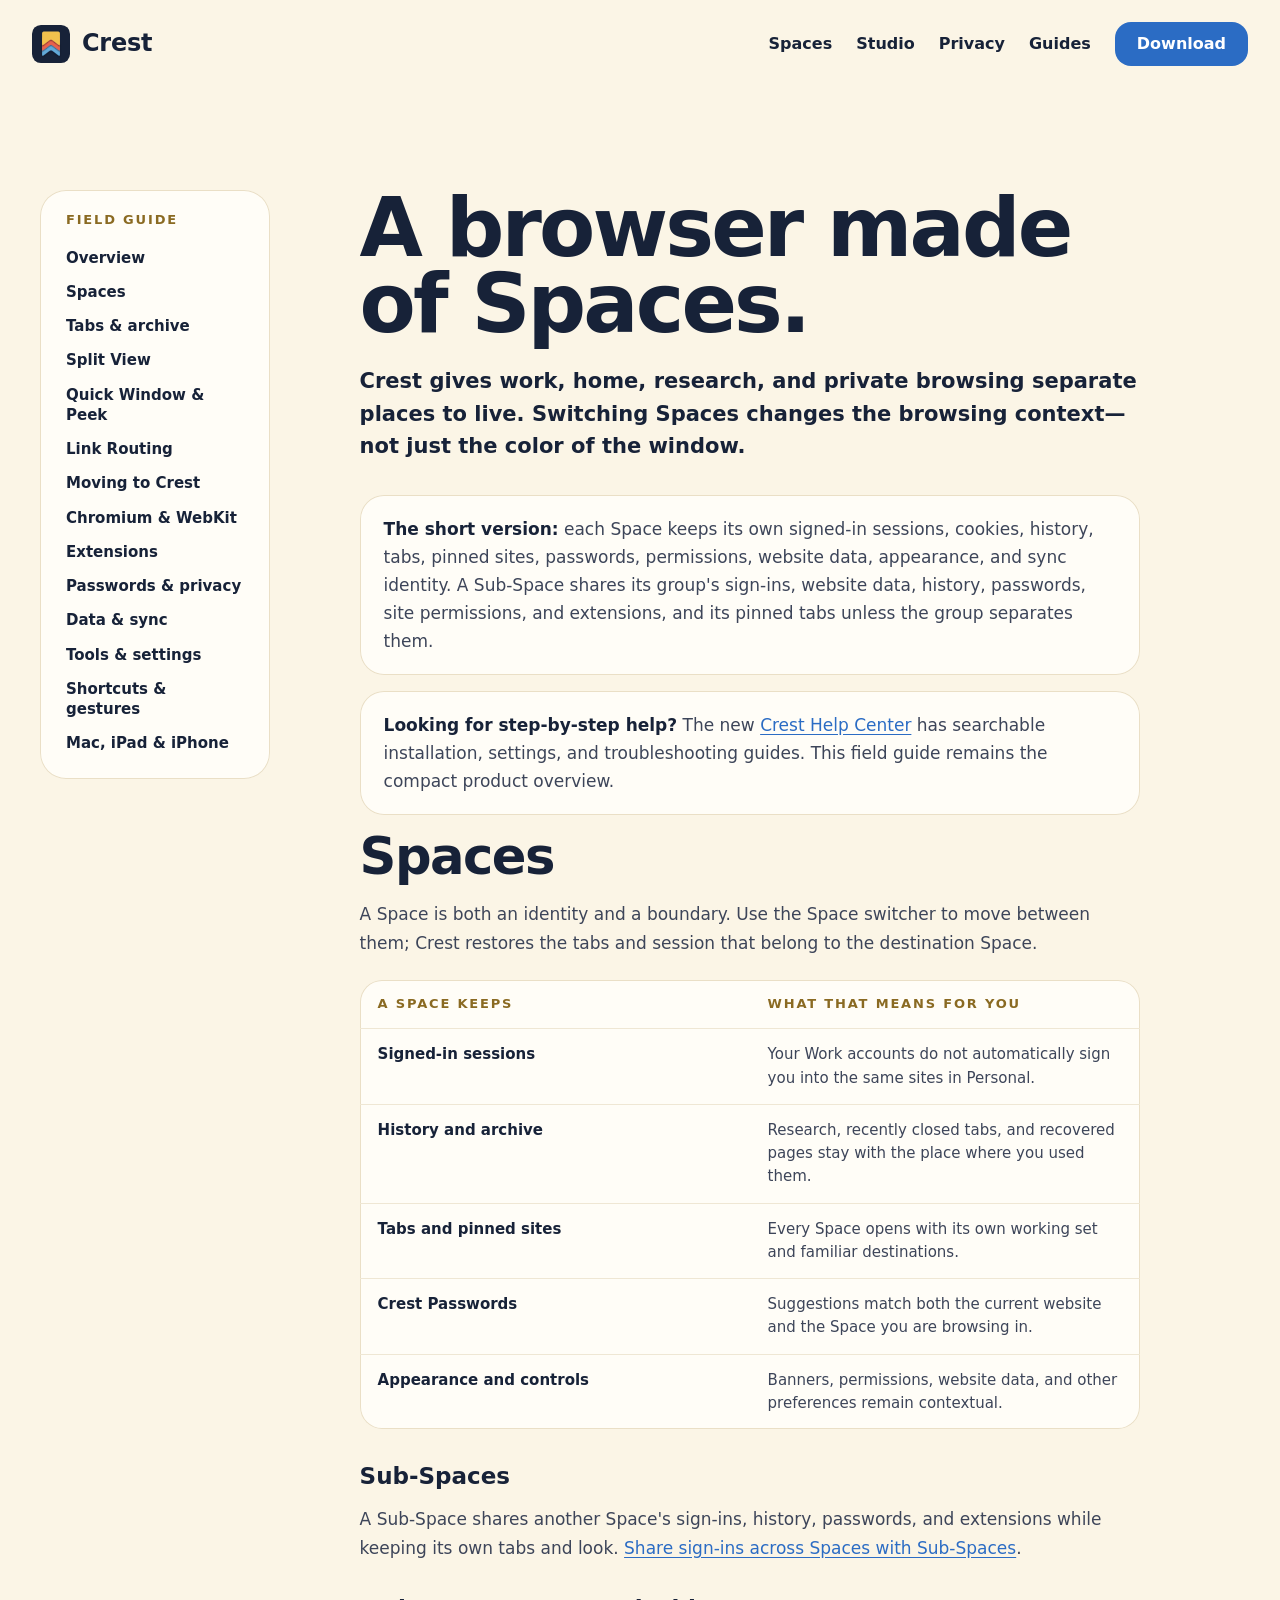
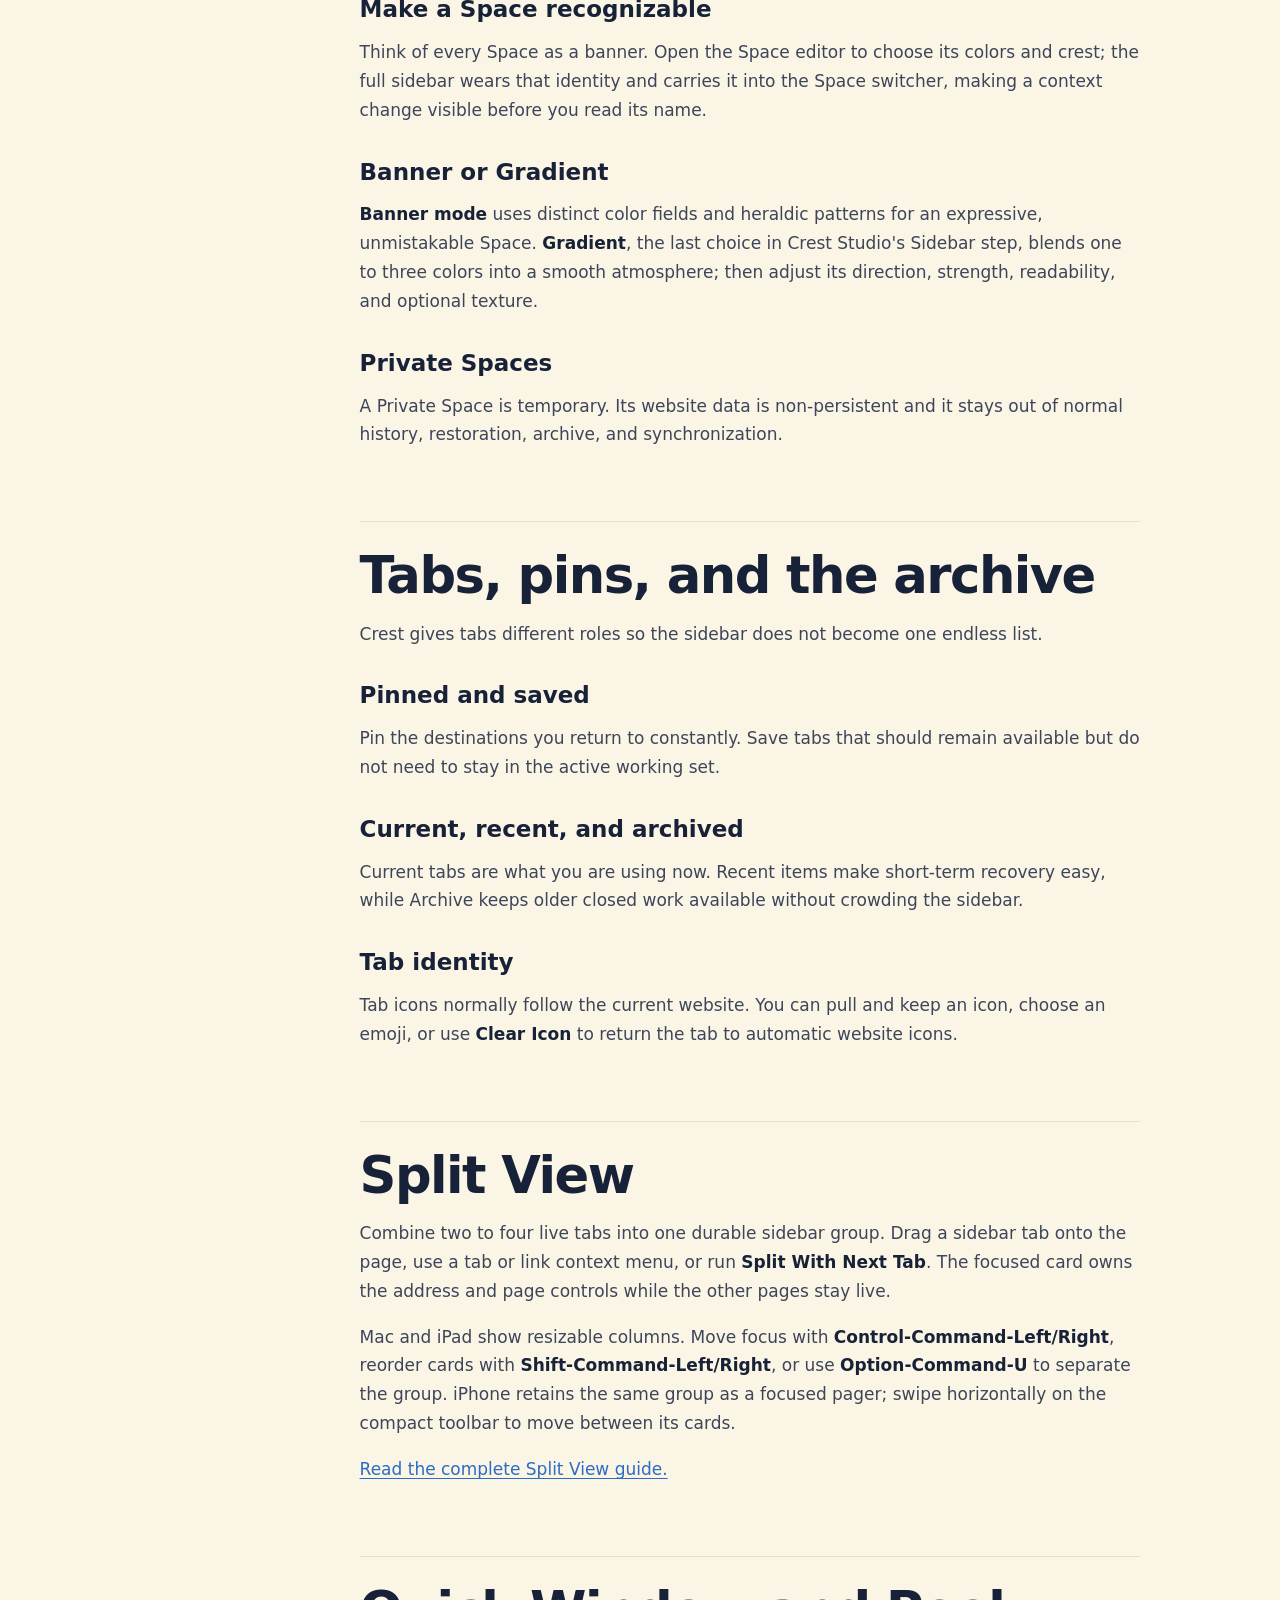
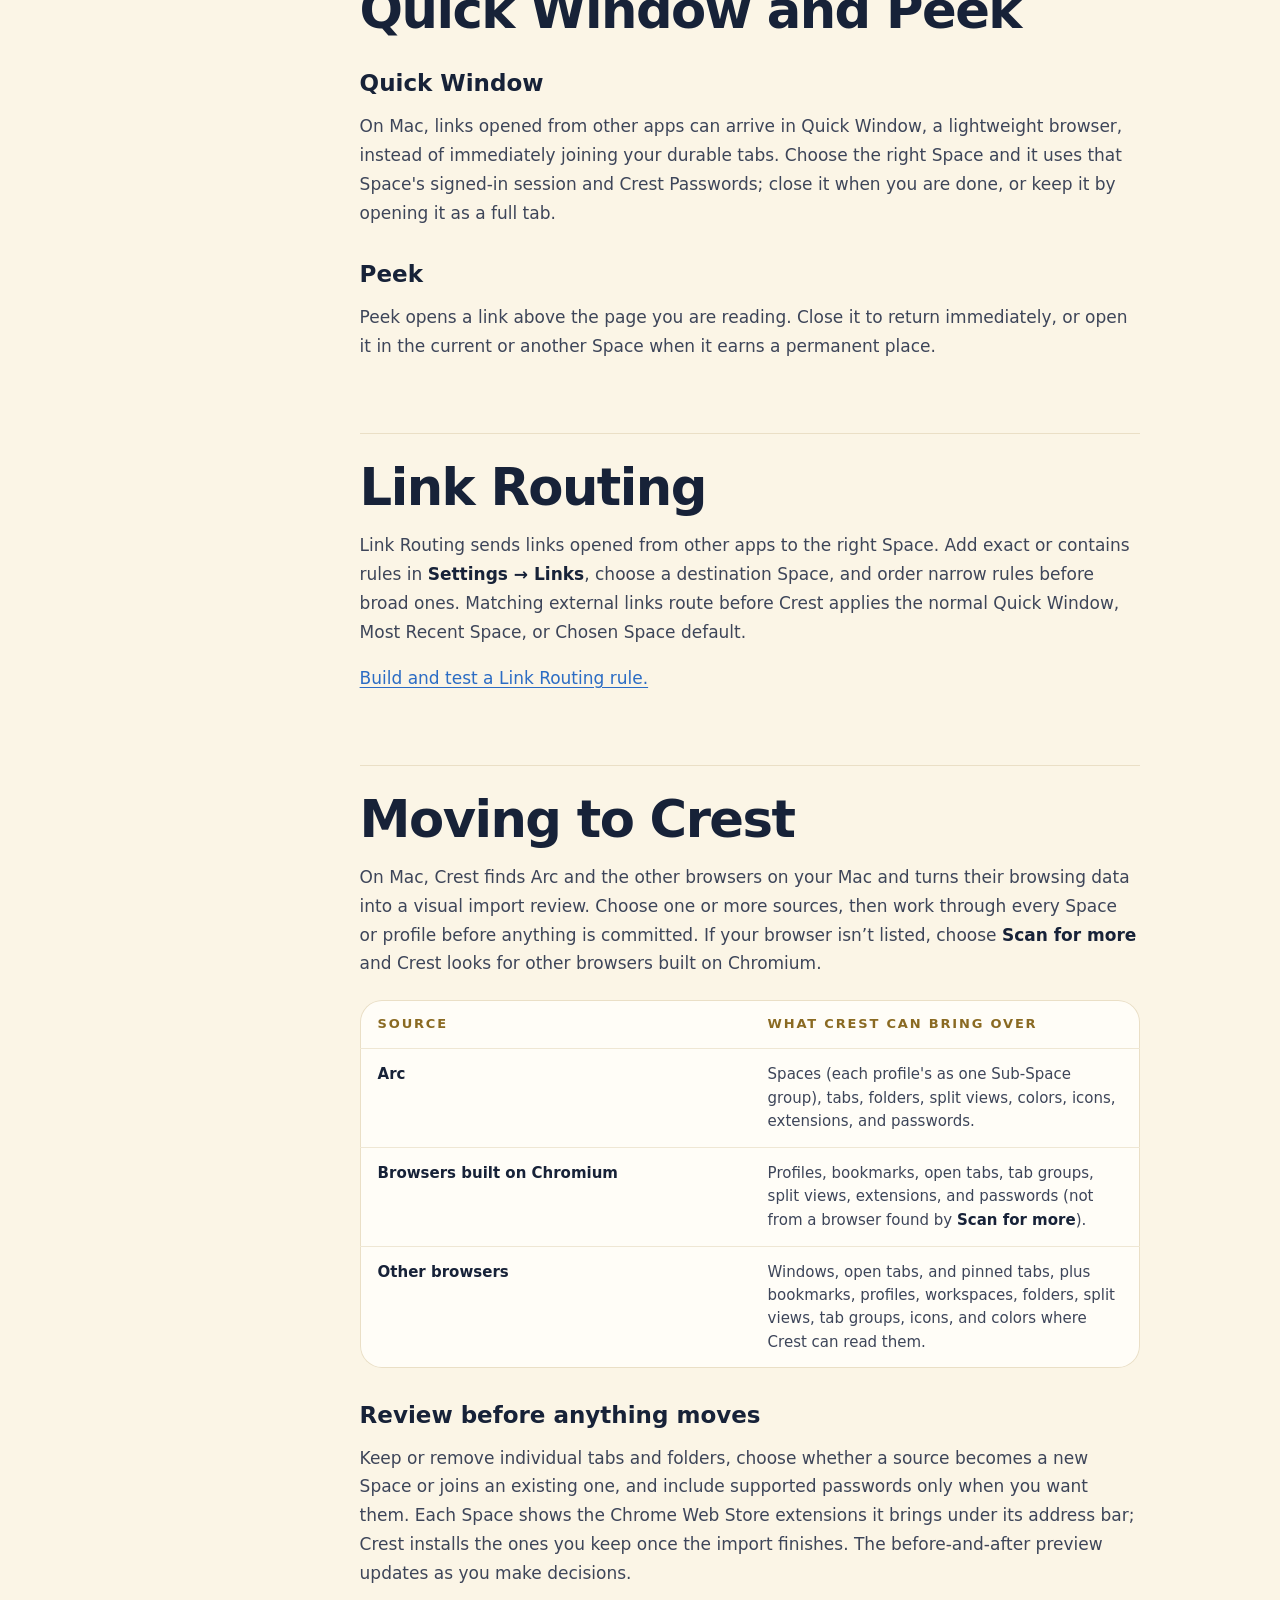
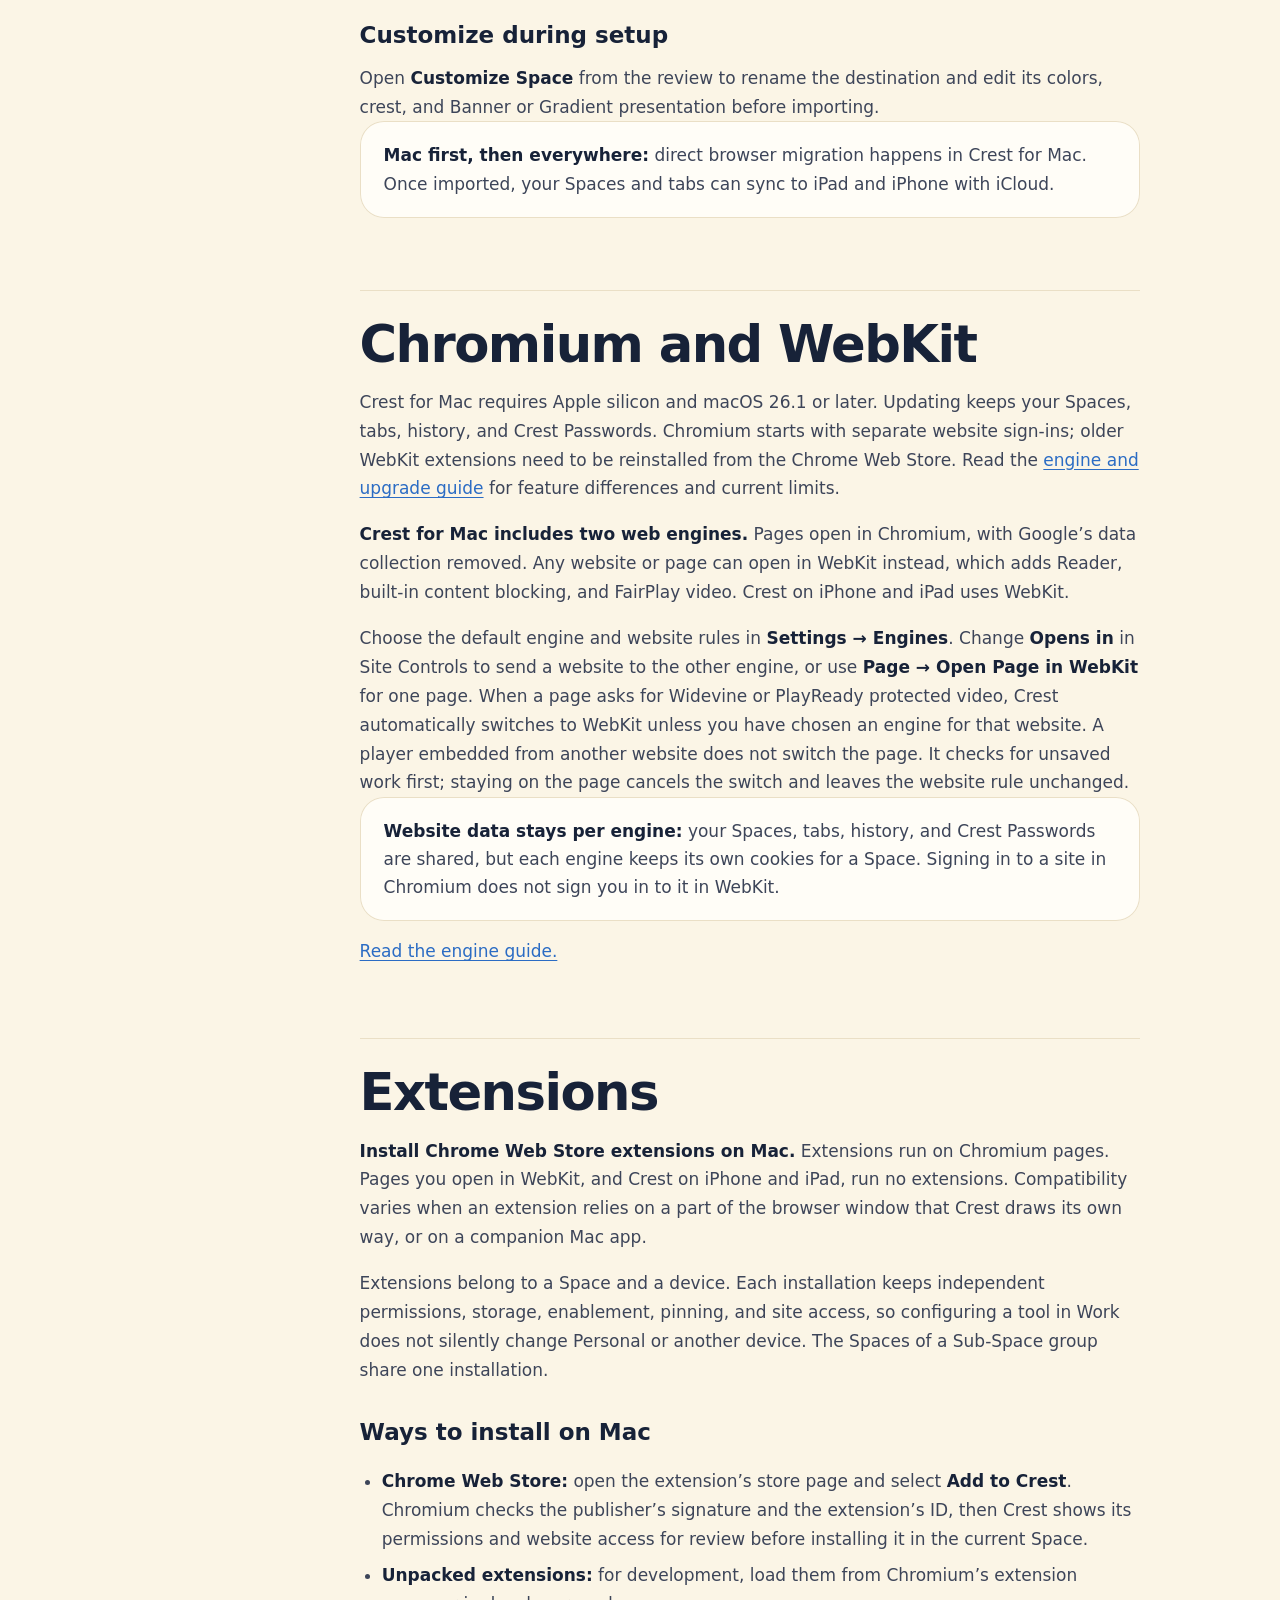
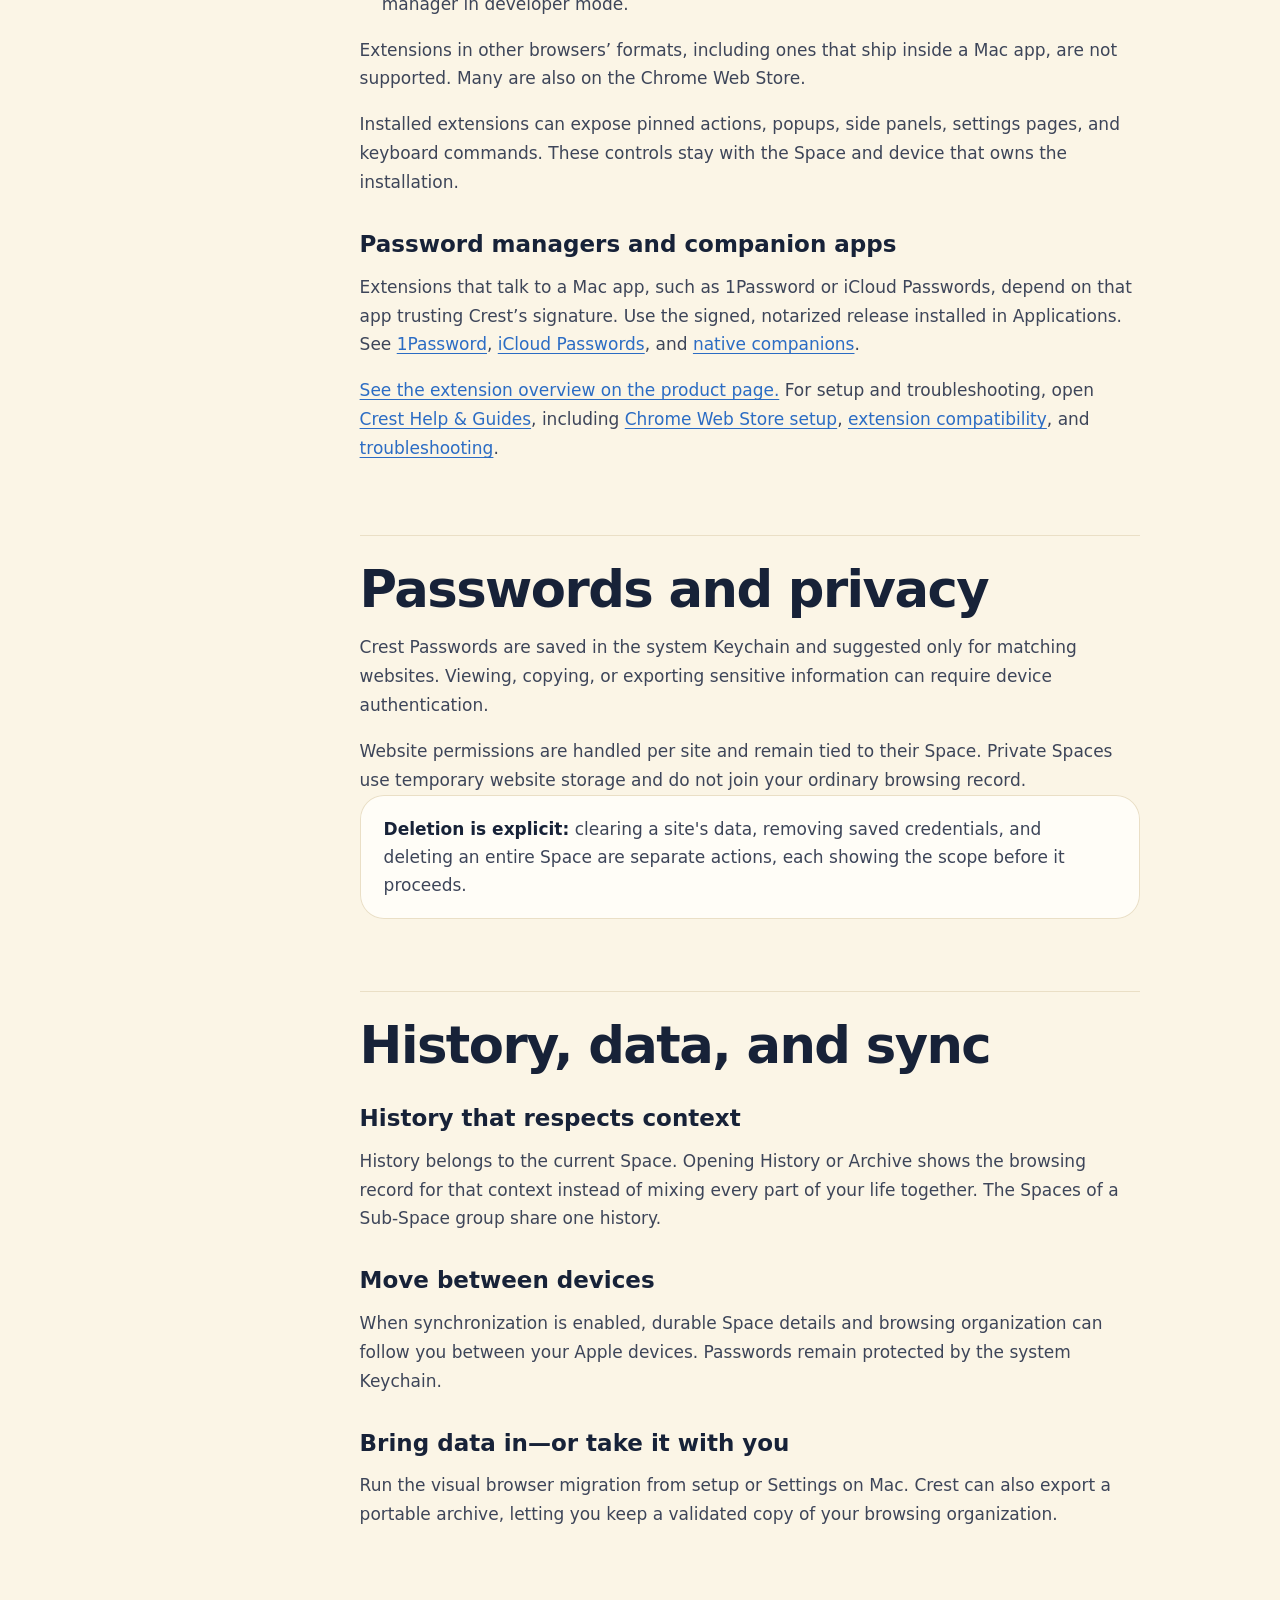
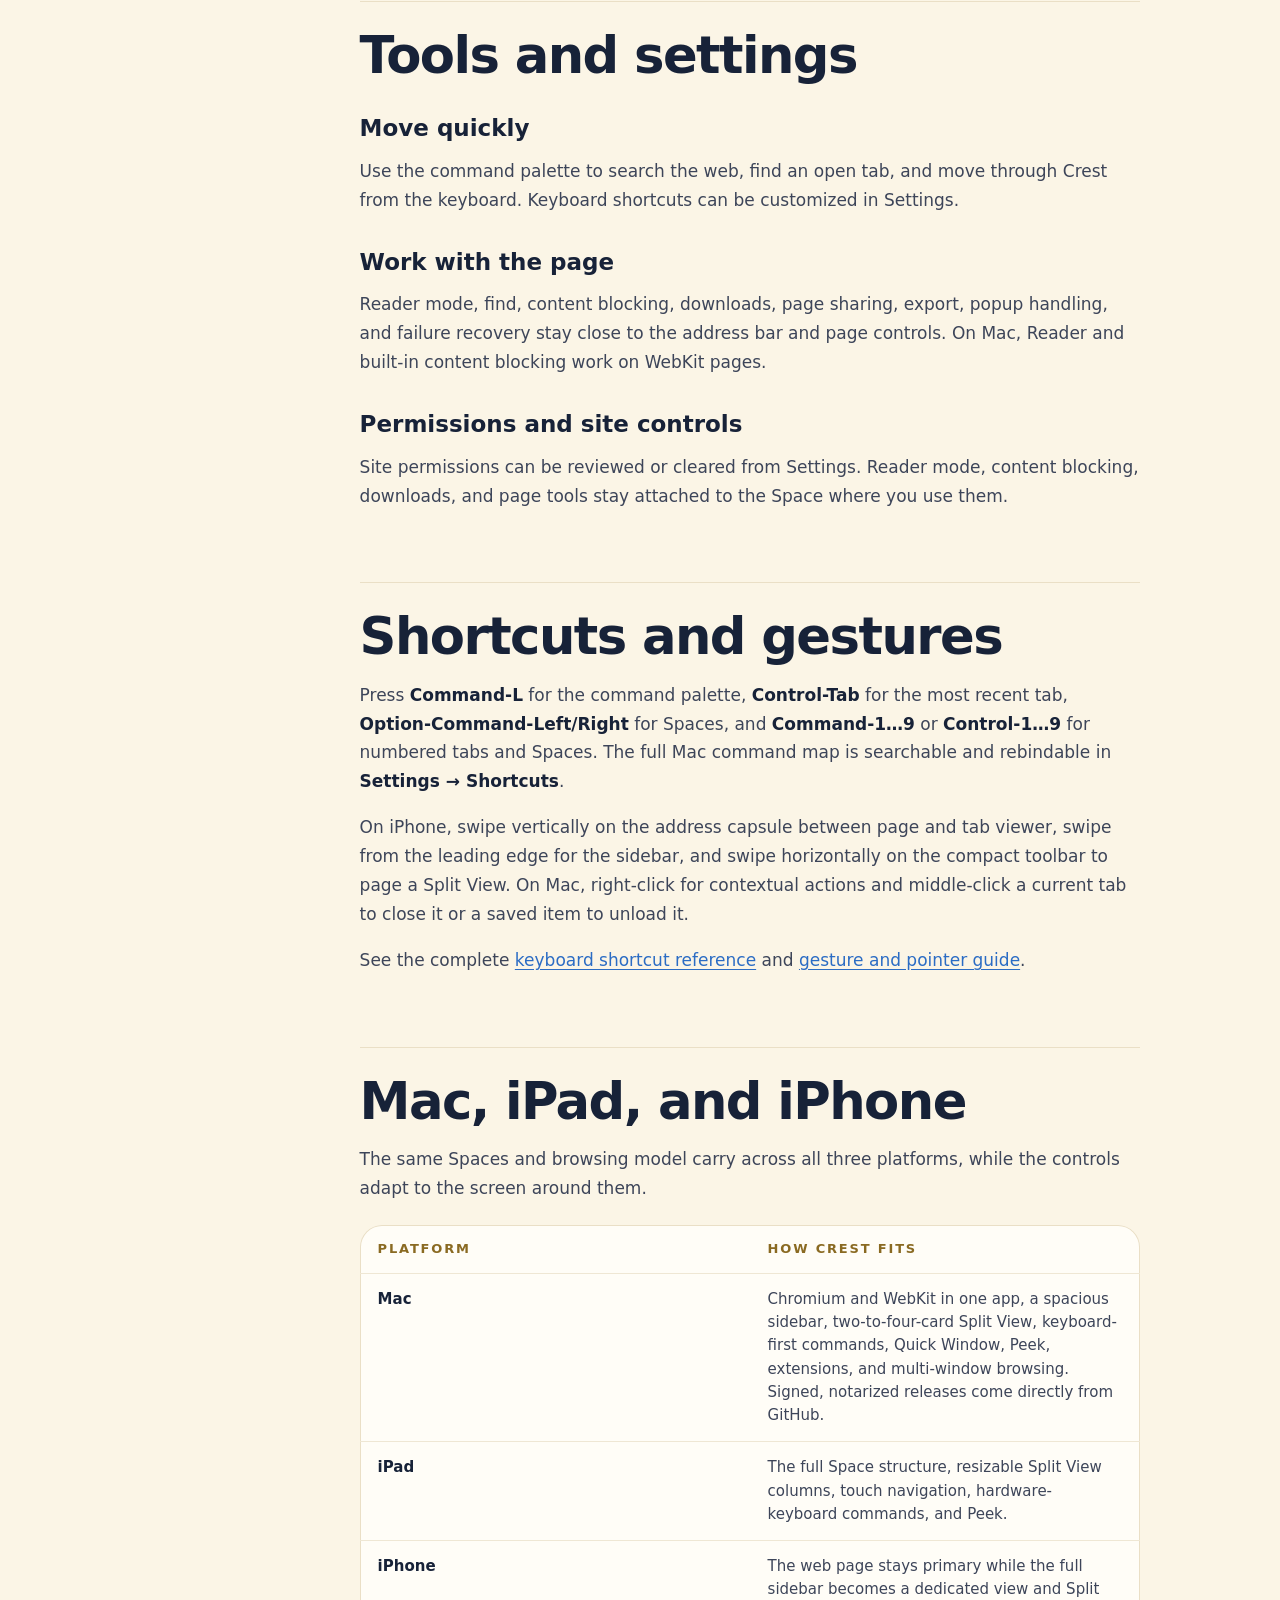
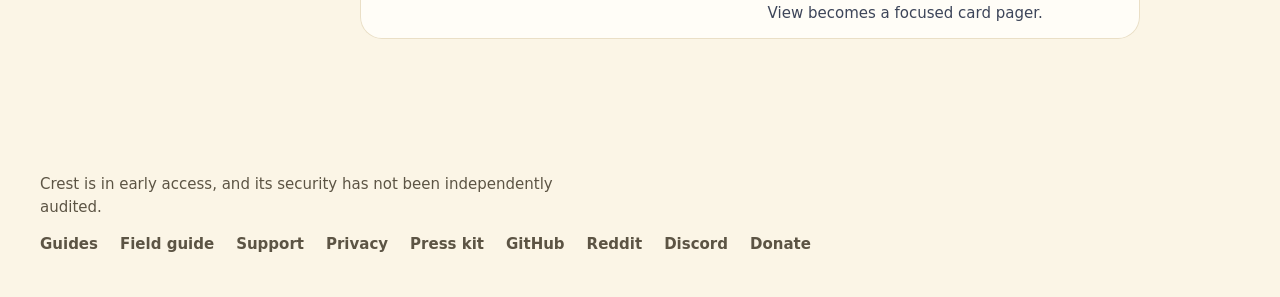
==== commit cdf9d5b3: "Move the website and Help Center to the modern brand, and add a press kit (crest-browser/Crest#1250)" ====
--- a/site/docs/index.html
+++ b/site/docs/index.html
@@ -17,26 +17,25 @@
   <meta property="og:url" content="https://crestbrowser.com/docs/">
   <meta property="og:title" content="Crest Field Guide — Spaces, Peek, Privacy, and Sync">
   <meta property="og:description" content="A practical guide to Crest's isolated Spaces and native browsing tools across Mac, iPad, and iPhone.">
-  <meta property="og:image" content="https://crestbrowser.com/assets/og-card-brand.jpg">
+  <meta property="og:image" content="https://crestbrowser.com/assets/og-card.jpg">
   <meta property="og:image:type" content="image/jpeg">
   <meta property="og:image:width" content="1200">
   <meta property="og:image:height" content="630">
-  <meta property="og:image:alt" content="Crest app icon beside the words Your internet, under your colors">
+  <meta property="og:image:alt" content="The Crest mark, three stacked banners, beside the words Spaces for your browsing">
 
   <meta name="twitter:card" content="summary_large_image">
   <meta name="twitter:title" content="Crest Field Guide — Spaces, Peek, Privacy, and Sync">
   <meta name="twitter:description" content="A practical guide to Crest's isolated Spaces and native browsing tools across Mac, iPad, and iPhone.">
-  <meta name="twitter:image" content="https://crestbrowser.com/assets/og-card-brand.jpg">
-  <meta name="twitter:image:alt" content="Crest app icon beside the words Your internet, under your colors">
+  <meta name="twitter:image" content="https://crestbrowser.com/assets/og-card.jpg">
+  <meta name="twitter:image:alt" content="The Crest mark, three stacked banners, beside the words Spaces for your browsing">
 
   <title>Crest Field Guide — Spaces, Peek, Privacy, and Sync</title>
-  <link rel="icon" href="../favicon.ico" sizes="32x32">
-  <link rel="icon" type="image/svg+xml" href="../assets/crest-logo.svg">
+  <link rel="icon" href="../favicon.ico" sizes="48x48">
+  <link rel="icon" type="image/svg+xml" href="../assets/crest-favicon.svg">
   <link rel="icon" type="image/png" sizes="32x32" href="../assets/crest-icon-32.png">
-  <link rel="apple-touch-icon" sizes="180x180" href="../assets/apple-touch-icon.png">
-  <link rel="mask-icon" href="../assets/crest-logo.svg" color="#101827">
+  <link rel="apple-touch-icon" href="../assets/apple-touch-icon.png">
   <link rel="manifest" href="../site.webmanifest">
-  <link rel="stylesheet" href="../styles.css?v=20261106-nav-guides">
+  <link rel="stylesheet" href="../styles.css?v=20261119-modern-4">
   <script type="application/ld+json">
     {
       "@context": "https://schema.org",
@@ -68,15 +67,22 @@
     }
   </script>
 </head>
-<body class="docs-body">
+<body>
   <a class="skip-link" href="#docs-content">Skip to documentation</a>
-  <header class="site-header scrolled">
-    <a class="wordmark" href="../"><img class="brand-mark" src="../assets/crest-logo.svg" alt="" aria-hidden="true"><span>Crest</span></a>
-    <nav aria-label="Primary navigation"><a href="../guides/">Help &amp; guides</a><a href="../#tour">Split View</a><a href="../#more">Features</a><a class="nav-cta" href="https://github.com/pauljoda/Crest/releases/latest" target="_blank" rel="noopener noreferrer">Download for Mac</a></nav>
+  <header class="site-header">
+    <a class="brand" href="../"><img src="../assets/crest-logo.svg" alt="" width="38" height="38">Crest</a>
+    <span class="spacer"></span>
+    <nav class="site-nav" aria-label="Site">
+      <a class="nav-section" href="../#spaces">Spaces</a>
+      <a class="nav-section" href="../#studio">Studio</a>
+      <a class="nav-section" href="../#privacy">Privacy</a>
+      <a href="../guides/">Guides</a>
+      <a class="button button-primary button-small" href="../#get">Download</a>
+    </nav>
   </header>
-  <main class="docs-shell">
-    <aside class="docs-nav" aria-label="Field guide sections">
-      <p>Field guide</p>
+  <main class="page-layout docs-shell">
+    <aside class="page-nav" aria-label="Field guide sections">
+      <p class="label">Field guide</p>
       <a href="#overview">Overview</a>
       <a href="#spaces">Spaces</a>
       <a href="#tabs">Tabs &amp; archive</a>
@@ -93,12 +99,11 @@
       <a href="#platforms">Mac, iPad &amp; iPhone</a>
     </aside>
     <article class="docs-content" id="docs-content">
-      <p class="eyebrow">Crest field guide</p>
       <h1 id="overview">A browser made of Spaces.</h1>
       <p class="docs-lede">Crest gives work, home, research, and private browsing separate places to live. Switching Spaces changes the browsing context—not just the color of the window.</p>
 
-      <div class="docs-callout"><strong>The short version:</strong> each Space keeps its own signed-in sessions, cookies, history, tabs, pinned sites, passwords, permissions, website data, appearance, and sync identity. A Sub-Space shares its group's sign-ins, website data, history, passwords, site permissions, and extensions, and its pinned tabs unless the group separates them.</div>
-      <div class="docs-callout"><strong>Looking for step-by-step help?</strong> The new <a href="../guides/">Crest Help Center</a> has searchable installation, settings, and troubleshooting guides. This field guide remains the compact product overview.</div>
+      <div class="callout"><strong>The short version:</strong> each Space keeps its own signed-in sessions, cookies, history, tabs, pinned sites, passwords, permissions, website data, appearance, and sync identity. A Sub-Space shares its group's sign-ins, website data, history, passwords, site permissions, and extensions, and its pinned tabs unless the group separates them.</div>
+      <div class="callout"><strong>Looking for step-by-step help?</strong> The new <a href="../guides/">Crest Help Center</a> has searchable installation, settings, and troubleshooting guides. This field guide remains the compact product overview.</div>
 
       <h2 id="spaces">Spaces</h2>
       <p>A Space is both an identity and a boundary. Use the Space switcher to move between them; Crest restores the tabs and session that belong to the destination Space.</p>
@@ -113,11 +118,11 @@
         </tbody>
       </table>
       <h3>Sub-Spaces</h3>
-      <p>A Sub-Space shares another Space's sign-ins, history, passwords, and extensions while keeping its own tabs and look, like Spaces on one Arc profile. <a href="../guides/sub-spaces/">Share sign-ins across Spaces with Sub-Spaces</a>.</p>
+      <p>A Sub-Space shares another Space's sign-ins, history, passwords, and extensions while keeping its own tabs and look. <a href="../guides/sub-spaces/">Share sign-ins across Spaces with Sub-Spaces</a>.</p>
       <h3>Make a Space recognizable</h3>
       <p>Think of every Space as a banner. Open the Space editor to choose its colors and crest; the full sidebar wears that identity and carries it into the Space switcher, making a context change visible before you read its name.</p>
       <h3>Banner or Gradient</h3>
-      <p><strong>Banner mode</strong> uses distinct color fields and heraldic patterns for an expressive, unmistakable Space. <strong>Gradient</strong>, the last choice in Crest Studio's Sidebar step, preserves the familiar Arc-style theme: blend one to three colors into a smooth atmosphere, then adjust its direction, strength, readability, and optional texture.</p>
+      <p><strong>Banner mode</strong> uses distinct color fields and heraldic patterns for an expressive, unmistakable Space. <strong>Gradient</strong>, the last choice in Crest Studio's Sidebar step, blends one to three colors into a smooth atmosphere; then adjust its direction, strength, readability, and optional texture.</p>
       <h3>Private Spaces</h3>
       <p>A Private Space is temporary. Its website data is non-persistent and it stays out of normal history, restoration, archive, and synchronization.</p>
 
@@ -137,58 +142,55 @@
 
       <h2 id="quick-and-peek">Quick Window and Peek</h2>
       <h3>Quick Window</h3>
-      <p>Quick Window carries forward the idea behind Arc's Little Arc. On Mac, links opened from other apps can arrive in a lightweight browser instead of immediately joining your durable tabs. Choose the right Space and it uses that Space's signed-in session and Crest Passwords; close it when you are done, or keep it by opening it as a full tab.</p>
+      <p>On Mac, links opened from other apps can arrive in Quick Window, a lightweight browser, instead of immediately joining your durable tabs. Choose the right Space and it uses that Space's signed-in session and Crest Passwords; close it when you are done, or keep it by opening it as a full tab.</p>
       <h3>Peek</h3>
       <p>Peek opens a link above the page you are reading. Close it to return immediately, or open it in the current or another Space when it earns a permanent place.</p>
 
       <h2 id="routing">Link Routing</h2>
-      <p>Crest carries Arc&rsquo;s Air Traffic Control idea forward as Link Routing. Add exact or contains rules in <strong>Settings → Links</strong>, choose a destination Space, and order narrow rules before broad ones. Matching external links route before Crest applies the normal Quick Window, Most Recent Space, or Chosen Space default.</p>
+      <p>Link Routing sends links opened from other apps to the right Space. Add exact or contains rules in <strong>Settings → Links</strong>, choose a destination Space, and order narrow rules before broad ones. Matching external links route before Crest applies the normal Quick Window, Most Recent Space, or Chosen Space default.</p>
       <p><a href="../guides/link-routing/">Build and test a Link Routing rule.</a></p>
 
       <h2 id="migration">Moving to Crest</h2>
-      <p>On Mac, Crest can discover Arc, Zen, Chrome, Safari, Firefox, and other Chromium browsers and turn their browsing data into a visual import review. Choose one or more sources, then work through every Space or profile before anything is committed. If your browser isn&rsquo;t listed, choose <strong>Scan for more</strong> and Crest looks for other Chromium-based browsers on your Mac.</p>
+      <p>On Mac, Crest finds Arc and the other browsers on your Mac and turns their browsing data into a visual import review. Choose one or more sources, then work through every Space or profile before anything is committed. If your browser isn&rsquo;t listed, choose <strong>Scan for more</strong> and Crest looks for other browsers built on Chromium.</p>
       <table class="docs-table">
         <thead><tr><th>Source</th><th>What Crest can bring over</th></tr></thead>
         <tbody>
           <tr><td>Arc</td><td>Spaces (each profile's as one Sub-Space group), tabs, folders, split views, colors, icons, extensions, and passwords.</td></tr>
-          <tr><td>Zen</td><td>Spaces from every profile (each profile's as one Sub-Space group), Essentials, pinned tabs, folders, split views, open tabs, icons, and colors.</td></tr>
-          <tr><td>Chrome</td><td>Profiles, bookmarks, open tabs, tab groups, split views, extensions, and passwords.</td></tr>
-          <tr><td>Brave, Edge, Vivaldi, Opera, Dia, Comet, Aside, ego lite, Chromium, and Chrome Beta, Dev, and Canary</td><td>Profiles, bookmarks, open tabs, tab groups, split views, extensions, and passwords.</td></tr>
-          <tr><td>Safari</td><td>Bookmarks, windows, open tabs, and pinned tabs.</td></tr>
-          <tr><td>Firefox</td><td>Profiles, windows, open tabs, pinned tabs, and tab groups.</td></tr>
+          <tr><td>Browsers built on Chromium</td><td>Profiles, bookmarks, open tabs, tab groups, split views, extensions, and passwords (not from a browser found by <strong>Scan for more</strong>).</td></tr>
+          <tr><td>Other browsers</td><td>Windows, open tabs, and pinned tabs, plus bookmarks, profiles, workspaces, folders, split views, tab groups, icons, and colors where Crest can read them.</td></tr>
         </tbody>
       </table>
       <h3>Review before anything moves</h3>
       <p>Keep or remove individual tabs and folders, choose whether a source becomes a new Space or joins an existing one, and include supported passwords only when you want them. Each Space shows the Chrome Web Store extensions it brings under its address bar; Crest installs the ones you keep once the import finishes. The before-and-after preview updates as you make decisions.</p>
       <h3>Customize during setup</h3>
       <p>Open <strong>Customize Space</strong> from the review to rename the destination and edit its colors, crest, and Banner or Gradient presentation before importing.</p>
-      <div class="docs-callout"><strong>Mac first, then everywhere:</strong> direct browser migration happens in Crest for Mac. Once imported, your Spaces and tabs can sync to iPad and iPhone with iCloud.</div>
+      <div class="callout"><strong>Mac first, then everywhere:</strong> direct browser migration happens in Crest for Mac. Once imported, your Spaces and tabs can sync to iPad and iPhone with iCloud.</div>
 
       <h2 id="engines">Chromium and WebKit</h2>
       <p>Crest for Mac requires Apple silicon and macOS 26.1 or later. Updating keeps your Spaces, tabs, history, and Crest Passwords. Chromium starts with separate website sign-ins; older WebKit extensions need to be reinstalled from the Chrome Web Store. Read the <a href="../guides/engines/">engine and upgrade guide</a> for feature differences and current limits.</p>
       <p><strong>Crest for Mac includes two web engines.</strong> Pages open in Chromium, with Google&rsquo;s data collection removed. Any website or page can open in WebKit instead, which adds Reader, built-in content blocking, and FairPlay video. Crest on iPhone and iPad uses WebKit.</p>
       <p>Choose the default engine and website rules in <strong>Settings &rarr; Engines</strong>. Change <strong>Opens in</strong> in Site Controls to send a website to the other engine, or use <strong>Page &rarr; Open Page in WebKit</strong> for one page. When a page asks for Widevine or PlayReady protected video, Crest automatically switches to WebKit unless you have chosen an engine for that website. A player embedded from another website does not switch the page. It checks for unsaved work first; staying on the page cancels the switch and leaves the website rule unchanged.</p>
-      <div class="docs-callout"><strong>Website data stays per engine:</strong> your Spaces, tabs, history, and Crest Passwords are shared, but each engine keeps its own cookies for a Space. Signing in to a site in Chromium does not sign you in to it in WebKit.</div>
+      <div class="callout"><strong>Website data stays per engine:</strong> your Spaces, tabs, history, and Crest Passwords are shared, but each engine keeps its own cookies for a Space. Signing in to a site in Chromium does not sign you in to it in WebKit.</div>
       <p><a href="../guides/engines/">Read the engine guide.</a></p>
 
       <h2 id="extensions">Extensions</h2>
-      <p><strong>Install Chrome Web Store extensions on Mac.</strong> Extensions run on Chromium pages. Pages you open in WebKit, and Crest on iPhone and iPad, run no extensions. Compatibility varies when an extension relies on part of Chrome&rsquo;s window that Crest draws differently, or on a companion Mac app.</p>
+      <p><strong>Install Chrome Web Store extensions on Mac.</strong> Extensions run on Chromium pages. Pages you open in WebKit, and Crest on iPhone and iPad, run no extensions. Compatibility varies when an extension relies on a part of the browser window that Crest draws its own way, or on a companion Mac app.</p>
       <p>Extensions belong to a Space and a device. Each installation keeps independent permissions, storage, enablement, pinning, and site access, so configuring a tool in Work does not silently change Personal or another device. The Spaces of a Sub-Space group share one installation.</p>
       <h3>Ways to install on Mac</h3>
       <ul>
         <li><strong>Chrome Web Store:</strong> open the extension&rsquo;s store page and select <strong>Add to Crest</strong>. Chromium checks the publisher&rsquo;s signature and the extension&rsquo;s ID, then Crest shows its permissions and website access for review before installing it in the current Space.</li>
         <li><strong>Unpacked extensions:</strong> for development, load them from Chromium&rsquo;s extension manager in developer mode.</li>
       </ul>
-      <p>Firefox add-ons, Safari Web Extensions, Safari content blockers, and Safari App Extensions are not supported. Many of them publish a Chrome version.</p>
+      <p>Extensions in other browsers&rsquo; formats, including ones that ship inside a Mac app, are not supported. Many are also on the Chrome Web Store.</p>
       <p>Installed extensions can expose pinned actions, popups, side panels, settings pages, and keyboard commands. These controls stay with the Space and device that owns the installation.</p>
       <h3>Password managers and companion apps</h3>
       <p>Extensions that talk to a Mac app, such as 1Password or iCloud Passwords, depend on that app trusting Crest&rsquo;s signature. Use the signed, notarized release installed in Applications. See <a href="../guides/onepassword/">1Password</a>, <a href="../guides/icloud-passwords/">iCloud Passwords</a>, and <a href="../guides/native-companion-limits/">native companions</a>.</p>
-      <p><a href="../#more">See the extension overview on the product page.</a> For setup and troubleshooting, open <a href="../guides/">Crest Help &amp; Guides</a>, including <a href="../guides/install-chrome-web-store/">Chrome Web Store setup</a>, <a href="../guides/extension-api-compatibility/">extension compatibility</a>, and <a href="../guides/troubleshoot-extension-compatibility/">troubleshooting</a>.</p>
+      <p><a href="../#engines">See the extension overview on the product page.</a> For setup and troubleshooting, open <a href="../guides/">Crest Help &amp; Guides</a>, including <a href="../guides/install-chrome-web-store/">Chrome Web Store setup</a>, <a href="../guides/extension-api-compatibility/">extension compatibility</a>, and <a href="../guides/troubleshoot-extension-compatibility/">troubleshooting</a>.</p>
 
       <h2 id="passwords">Passwords and privacy</h2>
       <p>Crest Passwords are saved in the system Keychain and suggested only for matching websites. Viewing, copying, or exporting sensitive information can require device authentication.</p>
       <p>Website permissions are handled per site and remain tied to their Space. Private Spaces use temporary website storage and do not join your ordinary browsing record.</p>
-      <div class="docs-callout"><strong>Deletion is explicit:</strong> clearing a site's data, removing saved credentials, and deleting an entire Space are separate actions, each showing the scope before it proceeds.</div>
+      <div class="callout"><strong>Deletion is explicit:</strong> clearing a site's data, removing saved credentials, and deleting an entire Space are separate actions, each showing the scope before it proceeds.</div>
 
       <h2 id="data">History, data, and sync</h2>
       <h3>History that respects context</h3>
@@ -223,6 +225,21 @@
       </table>
     </article>
   </main>
-  <footer><a class="wordmark" href="../"><img class="brand-mark" src="../assets/crest-logo.svg" alt="" aria-hidden="true"><span>Crest</span></a><p>A native browser for Mac, iPad, and iPhone.</p><div><a href="../#crests">Spaces</a><a href="../#tour">Split View</a><a href="../#more">Features</a><a href="../guides/">Help</a><a href="../support/">Support</a><a href="../privacy/">Privacy</a><a href="https://github.com/pauljoda/Crest/releases/latest" target="_blank" rel="noopener noreferrer">Download for Mac</a><a href="https://ko-fi.com/pauljoda/tiers" target="_blank" rel="noopener noreferrer">Support open source software</a><a href="../">Product site</a></div></footer>
+  <div class="page-footer">
+    <footer class="site-footer">
+      <p>Crest is in early access, and its security has not been independently audited.</p>
+      <nav aria-label="Footer">
+        <a href="../guides/">Guides</a>
+        <a href="../docs/">Field guide</a>
+        <a href="../support/">Support</a>
+        <a href="../privacy/">Privacy</a>
+        <a href="../press/">Press kit</a>
+        <a href="https://github.com/pauljoda/Crest">GitHub</a>
+        <a href="https://www.reddit.com/r/CrestBrowser">Reddit</a>
+        <a href="https://discord.gg/gjrM5qMB6x">Discord</a>
+        <a href="https://ko-fi.com/pauljoda/tiers">Donate</a>
+      </nav>
+    </footer>
+  </div>
 </body>
 </html>
--- a/site/styles.css
+++ b/site/styles.css
@@ -1,761 +1,739 @@
+/* Crest site. Tokens follow the modern brand kit: Crest blue is for actions
+   only; butter, coral, sky and sage are brand colors, never actions. */
+
+@font-face {
+  font-family: "Nunito";
+  font-style: normal;
+  font-display: swap;
+  font-weight: 200 1000;
+  src: url("assets/fonts/nunito-latin.woff2") format("woff2");
+  unicode-range: U+0000-00FF, U+0131, U+0152-0153, U+02BB-02BC, U+02C6, U+02DA, U+02DC, U+0304, U+0308, U+0329, U+2000-206F, U+20AC, U+2122, U+2191, U+2193, U+2212, U+2215, U+FEFF, U+FFFD;
+}
+@font-face {
+  font-family: "Nunito";
+  font-style: normal;
+  font-display: swap;
+  font-weight: 200 1000;
+  src: url("assets/fonts/nunito-latin-ext.woff2") format("woff2");
+  unicode-range: U+0100-02BA, U+02BD-02C5, U+02C7-02CC, U+02CE-02D7, U+02DD-02FF, U+0304, U+0308, U+0329, U+1D00-1DBF, U+1E00-1E9F, U+1EF2-1EFF, U+2020, U+20A0-20AB, U+20AD-20C0, U+2113, U+2C60-2C7F, U+A720-A7FF;
+}
+
 :root {
-  --parchment: #eee3cc;
-  --paper: #fffaf0;
-  --ink: #101827;
-  --ink-raised: #18243a;
-  --ink-soft: #2b3850;
-  --coral: #dc5b47;
-  --sky: #78a9c7;
-  --gold: #d2ad58;
-  --sage: #738d72;
-  --violet: #58406f;
-  --line: rgba(16, 24, 39, .18);
-  --line-light: rgba(255, 250, 240, .2);
-  --display: "Iowan Old Style", "Baskerville", "Palatino Linotype", Georgia, serif;
-  --sans: "Avenir Next", Avenir, "Century Gothic", sans-serif;
-  --page: min(1280px, calc(100vw - 3rem));
+  --blue: #2B6CC4;
+  --blue-hover: #255FAF;
+  --blue-pressed: #1F5297;
+  --cream: #FBF5E6;
+  --paper: #FFFDF7;
+  --field: #F6EEDB;
+  --ink: #172238;
+  --slate: #2B3A5C;
+  --sky: #62A9D8;
+  --butter: #F2C14E;
+  --coral: #E9604B;
+  --sage: #8DBF9A;
+  --gold: #8A6A22;
+  --hairline: #EADFC6;
+  --divider: #EFE7D4;
+  --text-2: #3D4559;
+  --text-3: #6B6150;
+  --on-dark: #C9D2E3;
+  --display: ui-rounded, "SF Pro Rounded", "Nunito", system-ui, sans-serif;
+  --body: -apple-system, BlinkMacSystemFont, "SF Pro Text", "Inter", system-ui, sans-serif;
+  --mono: ui-monospace, "SF Mono", Menlo, monospace;
+  --page: min(1200px, calc(100% - 4rem));
+  --lift: 0 -24px 60px rgba(23, 34, 56, .16);
 }
 
 * { box-sizing: border-box; }
-html, body {
-  max-width: 100%;
-  overflow-x: hidden;
-}
-html { scroll-behavior: smooth; }
+html { scroll-behavior: smooth; -webkit-text-size-adjust: 100%; }
+@media (prefers-reduced-motion: reduce) { html { scroll-behavior: auto; } }
+html, body { max-width: 100%; overflow-x: hidden; }
+@supports (overflow: clip) { html, body { overflow-x: clip; } }
 body {
   margin: 0;
   color: var(--ink);
-  background: var(--parchment);
-  font-family: var(--sans);
+  background: var(--cream);
+  font-family: var(--body);
+  font-size: 17px;
+  line-height: 1.55;
   -webkit-font-smoothing: antialiased;
-}
-@supports (overflow: clip) {
-  html, body { overflow-x: clip; }
-}
-body::before {
-  content: "";
-  position: fixed;
-  inset: 0;
-  z-index: 40;
-  pointer-events: none;
-  opacity: .11;
-  background-image: url("data:image/svg+xml,%3Csvg viewBox='0 0 180 180' xmlns='http://www.w3.org/2000/svg'%3E%3Cfilter id='n'%3E%3CfeTurbulence type='fractalNoise' baseFrequency='.82' numOctaves='3' stitchTiles='stitch'/%3E%3C/filter%3E%3Crect width='100%25' height='100%25' filter='url(%23n)' opacity='.2'/%3E%3C/svg%3E");
-  mix-blend-mode: multiply;
-}
-a { color: inherit; }
-img { display: block; max-width: 100%; }
-h1, h2, h3, p { margin-top: 0; }
-h1, h2, h3 { text-wrap: balance; }
-em { font-weight: 400; }
-.skip-link { position: fixed; left: 1rem; top: -5rem; z-index: 60; color: var(--ink); background: var(--paper); padding: .8rem 1rem; }
+  -moz-osx-font-smoothing: grayscale;
+}
+img, svg { display: block; max-width: 100%; }
+a { color: var(--blue); text-underline-offset: .18em; }
+a:hover { color: var(--blue-hover); }
+h1, h2, h3, h4, p { margin: 0; }
+h1, h2, h3 { font-family: var(--display); font-weight: 800; text-wrap: balance; }
+code { font-family: var(--mono); font-size: .88em; padding: .1em .4em; border-radius: 8px; background: var(--field); }
+:focus-visible { outline: 3px solid var(--blue); outline-offset: 3px; }
+
+.skip-link { position: fixed; left: 1rem; top: -5rem; z-index: 60; padding: .8rem 1rem; border-radius: 14px; color: var(--ink); background: var(--paper); font-weight: 700; }
 .skip-link:focus { top: 1rem; }
 
+/* Caps label: Rounded Heavy, 13, uppercase, +14% */
+.label { font-family: var(--display); font-size: 13px; font-weight: 800; letter-spacing: .14em; text-transform: uppercase; color: var(--gold); }
+
+/* ------------------------------------------------------------ buttons */
+.button {
+  height: 56px;
+  padding: 0 30px;
+  display: inline-flex;
+  align-items: center;
+  justify-content: center;
+  gap: 10px;
+  border: 0;
+  border-radius: 18px;
+  font-family: var(--display);
+  font-size: 18px;
+  font-weight: 800;
+  line-height: 1;
+  text-decoration: none;
+  white-space: nowrap;
+  cursor: pointer;
+  transition: background-color .16s ease, box-shadow .16s ease, transform .16s ease;
+}
+.button:active { transform: translateY(1px); }
+.button-primary { color: #fff; background: var(--blue); }
+.button-primary:hover { color: #fff; background: var(--blue-hover); }
+.button-primary:active { background: var(--blue-pressed); }
+.button-secondary { color: var(--blue); background: #fff; box-shadow: inset 0 0 0 2px var(--blue); }
+.button-secondary:hover { color: var(--blue-hover); background: #F3F7FC; box-shadow: inset 0 0 0 2px var(--blue-hover); }
+.button-secondary:active { background: #E6EEF8; }
+.button-small { height: 44px; padding: 0 22px; border-radius: 16px; font-size: 16px; }
+.button-medium { height: 48px; padding: 0 30px; }
+
+/* ------------------------------------------------------------ header */
 .site-header {
-  position: fixed;
-  inset: 0 0 auto;
-  z-index: 30;
-  height: 5rem;
-  padding: 0 max(1.5rem, calc((100vw - 1280px) / 2));
+  position: relative;
+  z-index: 20;
+  width: 100%;
+  max-width: 1280px;
+  margin: 0 auto;
+  padding: 22px 32px;
   display: flex;
   align-items: center;
-  justify-content: space-between;
-  gap: 1rem;
-  color: var(--paper);
-  transition: background .3s ease, color .3s ease, box-shadow .3s ease;
-}
-.site-header.scrolled {
-  color: var(--ink);
-  background: rgba(238, 227, 204, .9);
-  backdrop-filter: blur(18px);
-  box-shadow: 0 1px var(--line);
-}
-.wordmark { display: inline-flex; align-items: center; gap: .65rem; text-decoration: none; font: 700 1.18rem/1 var(--display); letter-spacing: .025em; }
-.brand-mark { width: 2.65rem; height: 2.65rem; flex: 0 0 auto; filter: drop-shadow(0 .3rem .6rem rgba(4, 9, 18, .2)); }
-nav { display: flex; align-items: center; gap: 1.45rem; font-size: .74rem; font-weight: 800; letter-spacing: .04em; }
-nav a { text-decoration: none; }
-nav a:not(.nav-cta) { position: relative; white-space: nowrap; }
-nav a:not(.nav-cta)::after { content: ""; position: absolute; left: 0; right: 100%; bottom: -.35rem; height: 1px; background: currentColor; transition: right .2s ease; }
-nav a:not(.nav-cta):hover::after { right: 0; }
-.nav-cta { border: 1px solid currentColor; padding: .68rem 1rem; }
-
-.eyebrow, .hero-kicker {
-  margin-bottom: 1rem;
-  font-size: .67rem;
-  line-height: 1.4;
-  font-weight: 800;
-  letter-spacing: .19em;
-  text-transform: uppercase;
-}
-.hero-kicker { color: var(--gold); }
-.hero {
-  position: relative;
-  min-height: 100svh;
-  padding: 6.5rem 0 3rem;
-  display: grid;
-  grid-template-columns: minmax(0, 1fr);
-  align-items: center;
-  color: var(--paper);
-  background:
-    radial-gradient(circle at 18% 35%, rgba(120, 169, 199, .18), transparent 29%),
-    linear-gradient(118deg, #101827 0 55%, #151d30 55% 100%);
-  overflow: hidden;
-}
-.hero::before { content: ""; position: absolute; inset: 0; opacity: .26; background-image: linear-gradient(rgba(255,255,255,.035) 1px, transparent 1px), linear-gradient(90deg, rgba(255,255,255,.035) 1px, transparent 1px); background-size: 4.75rem 4.75rem; mask-image: linear-gradient(90deg, black, transparent 72%); }
-.hero-grid {
-  position: relative;
-  z-index: 2;
-  min-width: 0;
-  width: min(1480px, calc(100% - 3rem));
+  gap: 24px;
+}
+.brand { display: inline-flex; align-items: center; gap: 12px; color: var(--ink); font-family: var(--display); font-size: 24px; font-weight: 900; letter-spacing: -.01em; text-decoration: none; }
+.brand:hover { color: var(--ink); }
+.brand img { width: 38px; height: 38px; }
+.site-header .spacer { flex: 1; }
+.site-nav { display: flex; align-items: center; gap: 24px; }
+.site-nav a:not(.button) { color: var(--ink); font-size: 16px; font-weight: 600; text-decoration: none; }
+.site-nav a:not(.button):hover { color: var(--blue); }
+.site-nav a[aria-current="page"] { color: var(--blue); }
+
+/* ------------------------------------------------------------ hero */
+.hero { position: relative; z-index: 1; padding: 0 0 170px; }
+.hero-head {
+  max-width: 1280px;
   margin: 0 auto;
-  display: grid;
-  grid-template-columns: minmax(0, .92fr) minmax(540px, 1.08fr);
-  gap: clamp(2rem, 5vw, 6rem);
-  align-items: center;
-}
-.hero-copy { min-width: 0; max-width: 690px; padding: 2rem 0 4rem; }
-.hero .hero-copy.reveal { opacity: 1; transform: none; }
-.hero h1 { max-width: 780px; margin-bottom: 2rem; font: 400 clamp(4.6rem, 7.3vw, 8.6rem)/.84 var(--display); letter-spacing: -.057em; }
-.hero h1 em { color: var(--gold); }
-.hero-lede { max-width: 630px; margin-bottom: 0; color: rgba(255, 250, 240, .72); font-size: clamp(1rem, 1.35vw, 1.2rem); line-height: 1.7; }
-.hero-lede strong { color: var(--paper); }
-.hero-actions { display: flex; align-items: center; gap: 1.5rem; margin-top: 2.3rem; flex-wrap: wrap; }
-.button { display: inline-flex; align-items: center; justify-content: center; min-height: 3.25rem; padding: .85rem 1.35rem; border: 1px solid transparent; font-size: .76rem; font-weight: 800; letter-spacing: .035em; text-decoration: none; transition: transform .2s ease, background .2s ease; }
-.button:hover { transform: translateY(-2px); }
-.button-paper { color: var(--ink); background: var(--paper); }
-.hero-product-button {
-  min-width: 0;
-  max-width: 100%;
-  min-height: 3.25rem;
-  padding: .7rem 1rem;
-  display: inline-flex;
-  align-items: center;
-  justify-content: flex-start;
-  gap: .65rem;
-  border: 1px solid rgba(255, 250, 240, .28);
-  border-radius: .55rem;
-  color: #fff;
-  background: rgba(18, 18, 20, .82);
-  backdrop-filter: blur(20px);
-  -webkit-backdrop-filter: blur(20px);
-  font-size: .82rem;
-  font-weight: 800;
-  text-decoration: none;
-  transition: transform 180ms ease, border-color 180ms ease, background 180ms ease;
-}
-.hero-product-button:hover { transform: translateY(-2px); border-color: rgba(255, 250, 240, .5); background: rgba(34, 34, 38, .94); }
-.hero-product-button:focus-visible { outline: 3px solid var(--paper); outline-offset: 4px; }
-.hero-product-button img { flex: 0 0 2rem; width: 2rem; height: 2rem; object-fit: contain; }
-.hero-product-button > span { min-width: 0; display: flex; flex-direction: column; line-height: 1.25; overflow-wrap: anywhere; }
-.hero-product-button small { margin-bottom: .2rem; color: rgba(255, 250, 240, .55); font-size: .5rem; font-weight: 700; letter-spacing: .1em; text-transform: uppercase; }
-.hero-download-button { border-color: rgba(210,173,88,.72); background: rgba(210,173,88,.12); }
-.hero-app-store-button { border-color: rgba(75,167,255,.7); background: rgba(32,125,240,.14); }
-.text-link { font-size: .77rem; font-weight: 800; text-underline-offset: .35em; }
-.text-link span { margin-left: .3rem; }
-.text-link-light { color: var(--paper); }
-.hero-platforms { display: flex; gap: .65rem; margin-top: 2.4rem; }
-.hero-platforms span { padding: .42rem .7rem; border: 1px solid rgba(255, 250, 240, .28); font-size: .58rem; font-weight: 800; letter-spacing: .12em; text-transform: uppercase; }
-.hero-heraldry { min-width: 0; height: min(78svh, 810px); display: flex; align-items: flex-start; gap: clamp(.55rem, 1.1vw, 1.1rem); }
-.hero-standard {
-  --field: #3c0e1a;
-  --primary: #722030;
-  --charge: #c9a254;
-  position: relative;
-  width: 25%;
-  height: var(--standard-height);
-  min-height: 30rem;
-  padding: 1.35rem .55rem 4rem;
+  padding: 80px 32px 0;
   display: flex;
   flex-direction: column;
   align-items: center;
-  color: #fff8e8;
-  background:
-    linear-gradient(158deg, transparent 0 48%, rgba(255,255,255,.06) 48% 50%, transparent 50%),
-    linear-gradient(155deg, var(--field) 0 44%, var(--primary) 44% 67%, var(--charge) 67% 100%);
-  clip-path: polygon(0 0, 100% 0, 100% 90%, 50% 100%, 0 90%);
-  box-shadow: inset 0 0 0 1px rgba(255,255,255,.18);
-  animation: standard-enter 1s cubic-bezier(.18,.8,.25,1) both;
-  animation-delay: var(--delay);
-  overflow: hidden;
-}
-.hero-standard::before { content: ""; position: absolute; inset: 0; background: linear-gradient(90deg, rgba(0,0,0,.2), transparent 18%, transparent 82%, rgba(0,0,0,.2)); }
-.standard-work { --field: #0d2034; --primary: #37699e; --charge: #bd8e27; }
-.standard-personal { --field: #557b5d; --primary: #b5a381; --charge: #b83b2d; }
-.standard-meadow { --field: #152318; --primary: #345738; --charge: #bca766; }
-.standard-storm { --field: #151824; --primary: #313848; --charge: #b08f4a; }
-.standard-name, .standard-motto, .hero-standard img { position: relative; z-index: 1; }
-.standard-name { font: 700 clamp(.56rem, .75vw, .72rem)/1 var(--sans); letter-spacing: .18em; text-transform: uppercase; }
-.hero-standard img { width: min(100%, 9rem); margin: auto 0; filter: drop-shadow(0 1rem 1.2rem rgba(0,0,0,.25)); }
-.standard-motto { max-width: 7.5rem; text-align: center; font: 600 clamp(.5rem, .65vw, .62rem)/1.45 var(--sans); letter-spacing: .1em; text-transform: uppercase; }
-.hero-independence { position: absolute; z-index: 3; right: 1.5rem; bottom: 1rem; margin: 0; color: rgba(255,250,240,.38); font-size: .52rem; letter-spacing: .08em; text-transform: uppercase; }
-@keyframes standard-enter { from { transform: translateY(-110%); } to { transform: translateY(0); } }
-
-.running-order { overflow: hidden; color: var(--ink); background: var(--gold); border-block: 1px solid rgba(16,24,39,.5); padding: .8rem 0; font: 800 .64rem/1 var(--sans); text-transform: uppercase; letter-spacing: .16em; white-space: nowrap; }
-.running-order div { width: max-content; animation: marquee 24s linear infinite; }
-.running-order div::after { content: "The best of Arc · Carried forward · Native on Mac · Expanded to iPad · Reimagined for iPhone · The best of Arc · Carried forward · Native on Mac · Expanded to iPad · Reimagined for iPhone ·"; }
-@keyframes marquee { to { transform: translateX(-50%); } }
-
-.arc-story { padding: clamp(6.5rem, 11vw, 11rem) max(1.5rem, calc((100vw - 1280px) / 2)); background: var(--paper); }
-.arc-story-lead { display: grid; grid-template-columns: minmax(0, 1.35fr) minmax(260px, .65fr); column-gap: clamp(3rem, 7vw, 8rem); align-items: end; }
-.arc-story-lead .eyebrow { grid-column: 1 / -1; }
-.arc-story h2, .section-heading h2, .split-story h2, .space-story h2, .identity h2, .final-cta h2 { margin-bottom: 0; font: 400 clamp(3.6rem, 6.3vw, 7rem)/.92 var(--display); letter-spacing: -.05em; }
-.arc-story h2 em { color: var(--coral); }
-.story-declaration { margin: 0 0 .6rem; color: rgba(16,24,39,.67); font: 400 1.08rem/1.75 var(--sans); }
-.parity-matrix { margin-top: clamp(4rem, 7vw, 6.5rem); border-top: 1px solid var(--ink); border-left: 1px solid var(--line); }
-.parity-row { display: grid; grid-template-columns: .72fr .85fr 1.75fr; min-width: 0; border-bottom: 1px solid var(--line); }
-.parity-row > * { min-width: 0; margin: 0; padding: 1rem 1.2rem; border-right: 1px solid var(--line); }
-.parity-heading { color: var(--paper); background: var(--ink); }
-.parity-heading > * { border-color: rgba(255,250,240,.2); font-size: .62rem; font-weight: 800; letter-spacing: .13em; text-transform: uppercase; }
-.parity-row > span:first-child { color: rgba(16,24,39,.55); font-size: .66rem; font-weight: 800; letter-spacing: .08em; line-height: 1.5; text-transform: uppercase; }
-.parity-row > strong { font: 400 1.12rem/1.2 var(--display); }
-.parity-row > span:last-child { display: grid; gap: .35rem; }
-.parity-row b { font: 600 .82rem/1.35 var(--sans); }
-.parity-row small { color: rgba(16,24,39,.62); font-size: .72rem; line-height: 1.55; }
-.parity-note { max-width: 780px; margin: 2rem 0 0 auto; color: rgba(16,24,39,.56); font-size: .68rem; line-height: 1.65; }
-
-.platform-story { padding: clamp(6.5rem, 11vw, 10rem) max(1.5rem, calc((100vw - 1280px) / 2)); color: var(--paper); background: #49365f; }
-.section-heading { width: var(--page); margin: 0 auto 4.5rem; display: grid; grid-template-columns: 1.25fr .75fr; column-gap: clamp(3rem, 7vw, 8rem); align-items: end; }
-.section-heading .eyebrow { grid-column: 1 / -1; }
-.section-heading > p:last-child { margin: 0 0 .5rem; color: rgba(16,24,39,.64); line-height: 1.75; }
-.section-heading-light > p:last-child { color: rgba(255,250,240,.66); }
-.platform-grid { display: grid; grid-template-columns: 1.25fr .75fr; gap: 1.15rem; }
-.platform-card { min-width: 0; color: var(--ink); background: var(--paper); }
-.platform-mac { grid-column: 1 / -1; min-height: 650px; display: grid; grid-template-columns: .7fr 1.3fr; }
-.platform-copy { position: relative; padding: clamp(2rem, 4vw, 4rem); }
-.platform-copy h3 { margin: .3rem 0 1.2rem; font: 400 clamp(2.6rem, 4.4vw, 4.7rem)/.92 var(--display); letter-spacing: -.04em; }
-.platform-copy > p:last-of-type { color: rgba(16,24,39,.66); font-size: .86rem; line-height: 1.7; }
-.platform-copy ul { margin: 2rem 0 0; padding: 1.2rem 0 0; border-top: 1px solid var(--line); list-style: none; }
-.platform-copy li { padding: .38rem 0; font-size: .68rem; font-weight: 800; letter-spacing: .06em; text-transform: uppercase; }
-.platform-index { position: absolute; top: 1.2rem; right: 1.4rem; color: rgba(16,24,39,.25); font: 400 2.5rem/1 var(--display); }
-.platform-shot { min-width: 0; margin: 0; display: grid; place-items: center; background: #e8deca; overflow: hidden; }
-.platform-shot img { width: 100%; height: 100%; object-fit: contain; }
-.platform-shot-mac { padding: 2rem; }
-.platform-ipad { display: flex; flex-direction: column; }
-.platform-ipad .platform-shot { aspect-ratio: 2420 / 1668; }
-.platform-field { position: relative; min-height: clamp(170px, 19vw, 290px); flex: 1; padding: clamp(1.5rem, 3vw, 2.8rem); display: flex; align-items: flex-end; justify-content: space-between; gap: 1.5rem; color: var(--paper); background: linear-gradient(155deg, transparent 0 38%, rgba(55,105,158,.96) 38% 66%, transparent 66%), linear-gradient(14deg, #bd8e27 0 34%, transparent 34%), #0d2034; overflow: hidden; }
-.platform-field::before { content: ""; position: absolute; width: 70%; aspect-ratio: 1; left: -36%; top: -80%; border: 1px solid rgba(255,250,240,.16); border-radius: 50%; box-shadow: 0 0 0 2.5rem rgba(255,250,240,.025), 0 0 0 5rem rgba(255,250,240,.018); }
-.platform-field img { position: relative; width: min(30%, 125px); max-height: 145px; filter: drop-shadow(0 .9rem 1.4rem rgba(4,9,18,.28)); }
-.platform-field p { position: relative; margin: 0; display: flex; flex-direction: column; align-items: flex-end; text-align: right; }
-.platform-field span { margin-bottom: .45rem; font-size: .55rem; font-weight: 800; letter-spacing: .16em; text-transform: uppercase; }
-.platform-field strong { font: 400 clamp(1.7rem, 2.6vw, 2.7rem)/.95 var(--display); }
-.platform-iphone { display: flex; flex-direction: column; background: #d9e1d4; }
-.platform-shot-phone { min-height: 590px; flex: 1; padding: 1.5rem .75rem; background: #c4d0c1; }
-.platform-shot-phone img { width: auto; height: auto; max-width: 100%; max-height: 540px; }
-
-.sidebar-story { margin-top: 1.15rem; padding: clamp(2.5rem, 5vw, 5.5rem); color: var(--paper); background: #101827; border: 1px solid rgba(255,250,240,.16); overflow: hidden; }
-.sidebar-story-copy { display: grid; grid-template-columns: 1.22fr .78fr; column-gap: clamp(2rem, 6vw, 7rem); align-items: end; }
-.sidebar-story-copy .eyebrow { grid-column: 1 / -1; color: var(--gold); }
-.sidebar-story-copy h3 { max-width: 800px; margin: 0; font: 400 clamp(3rem, 5.4vw, 6rem)/.9 var(--display); letter-spacing: -.048em; }
-.sidebar-story-copy h3 em { color: var(--gold); }
-.sidebar-story-copy > p:last-child { margin: 0 0 .45rem; color: rgba(255,250,240,.67); font-size: .9rem; line-height: 1.75; }
-.sidebar-wide-pair { margin-top: clamp(3rem, 6vw, 5.5rem); display: grid; grid-template-columns: 1fr 1fr; gap: .8rem; align-items: start; }
-.sidebar-wide-pair figure { min-width: 0; margin: 0; padding: .65rem; color: var(--ink); background: var(--parchment); }
-.sidebar-wide-pair img { width: 100%; height: auto; object-fit: contain; background: #d7d2c4; }
-.sidebar-wide-pair figcaption { min-height: 3.4rem; padding: .8rem .35rem .15rem; display: flex; align-items: baseline; justify-content: space-between; gap: 1rem; color: rgba(16,24,39,.58); font-size: .62rem; line-height: 1.35; }
-.sidebar-wide-pair figcaption span { color: var(--ink); font-weight: 800; letter-spacing: .13em; text-transform: uppercase; }
-.sidebar-mobile-sequence { width: min(820px, 100%); margin: clamp(3rem, 7vw, 6rem) auto 0; display: grid; grid-template-columns: minmax(0,1fr) 7.5rem minmax(0,1fr); gap: 1.2rem; align-items: center; }
-.sidebar-mobile-sequence figure { position: relative; min-width: 0; margin: 0; padding: .75rem; background: rgba(255,250,240,.07); border: 1px solid rgba(255,250,240,.18); }
-.sidebar-mobile-sequence img { width: 100%; max-height: 660px; object-fit: contain; }
-.sidebar-mobile-step { position: absolute; z-index: 1; top: 1.25rem; left: 1.25rem; padding: .5rem .65rem; color: var(--ink); background: var(--gold); font-size: .55rem; font-weight: 800; letter-spacing: .1em; text-transform: uppercase; }
-.sidebar-transition-mark { display: grid; place-items: center; gap: .8rem; color: rgba(255,250,240,.52); font-size: .55rem; font-weight: 800; letter-spacing: .12em; text-align: center; text-transform: uppercase; }
-.sidebar-transition-mark b { color: var(--gold); font: 400 3.5rem/1 var(--display); }
-
-.split-story { padding: clamp(6.5rem,11vw,10rem) max(1.5rem,calc((100vw - 1280px) / 2)); color: var(--paper); background: #162826; }
-.split-story-intro { display: grid; grid-template-columns: 1.18fr .82fr; gap: clamp(3rem,7vw,8rem); align-items: end; }
-.split-story-intro .eyebrow { color: var(--gold); }
-.split-story-intro > p { margin: 0 0 .5rem; color: rgba(255,250,240,.68); font-size: .92rem; line-height: 1.75; }
-.split-product-shot { margin: clamp(3.5rem,7vw,6rem) 0 0; padding: clamp(.5rem,1.2vw,1rem); color: var(--ink); background: var(--parchment); }
-.split-product-shot img { width: 100%; height: auto; background: #d7d2c4; }
-.split-product-shot figcaption { padding: 1rem .4rem .25rem; display: flex; justify-content: space-between; gap: 1.5rem; align-items: baseline; }
-.split-product-shot figcaption span { color: rgba(16,24,39,.55); font-size: .58rem; font-weight: 800; letter-spacing: .1em; text-transform: uppercase; }
-.split-product-shot figcaption strong { font: 400 1.4rem/1 var(--display); }
-.split-capabilities { display: grid; grid-template-columns: repeat(4,1fr); border-top: 1px solid rgba(255,250,240,.24); border-left: 1px solid rgba(255,250,240,.24); }
-.split-capabilities article { min-height: 260px; padding: 1.8rem; border-right: 1px solid rgba(255,250,240,.24); border-bottom: 1px solid rgba(255,250,240,.24); }
-.split-capabilities span { color: var(--gold); font-size: .64rem; font-weight: 800; letter-spacing: .14em; }
-.split-capabilities h3 { margin: 3rem 0 .8rem; font: 400 1.65rem/1 var(--display); }
-.split-capabilities p { margin: 0; color: rgba(255,250,240,.62); font-size: .75rem; line-height: 1.65; }
-.split-guide-link { margin-top: 1.2rem; padding: 1.4rem clamp(1.4rem,3vw,2.4rem); display: flex; justify-content: space-between; gap: 2rem; align-items: center; border: 1px solid var(--gold); color: var(--paper); text-decoration: none; transition: color 180ms ease, background 180ms ease; }
-.split-guide-link:hover { color: var(--ink); background: var(--gold); }
-.split-guide-link span:first-child { display: grid; gap: .35rem; }
-.split-guide-link small { color: var(--gold); font-size: .58rem; font-weight: 800; letter-spacing: .12em; text-transform: uppercase; }
-.split-guide-link:hover small { color: var(--coral); }
-.split-guide-link strong { font: 400 clamp(1.25rem,2.1vw,1.8rem)/1.1 var(--display); }
-.split-guide-link > span:last-child { flex: 0 0 auto; font-size: .65rem; font-weight: 800; letter-spacing: .08em; text-transform: uppercase; }
-
-.space-story { padding: clamp(6.5rem, 11vw, 10rem) 0; color: var(--ink); background: var(--parchment); overflow: hidden; }
-.space-story-intro { width: var(--page); margin: 0 auto 3rem; display: grid; grid-template-columns: 1.25fr .75fr; gap: clamp(3rem, 7vw, 8rem); align-items: end; }
-.space-story-lede { margin: 0 0 .5rem; color: rgba(16,24,39,.66); font-size: .92rem; line-height: 1.75; }
-.space-browser-showcase { width: min(1180px, calc(100vw - 3rem)); margin: 0 auto; }
-.space-browser-shell { outline: none; touch-action: pan-y; }
-.space-browser-shell:focus-visible .space-browser-screen { outline: 2px solid var(--coral); outline-offset: 5px; }
-.space-browser-screen { position: relative; aspect-ratio: 8 / 5; overflow: hidden; background: #0f1622; box-shadow: 0 2.2rem 5rem rgba(16,24,39,.2); }
-.space-browser-picture { position: absolute; inset: 0; margin: 0; opacity: 0; transform: translateX(1.25%); transition: opacity .4s ease, transform .7s cubic-bezier(.2,.75,.25,1); pointer-events: none; }
-.space-browser-picture.active { opacity: 1; transform: translateX(0); }
-.space-browser-picture img { width: 100%; height: 100%; object-fit: contain; }
-.space-browser-mobile-shot { display: none; }
-.space-browser-actions { margin: 1.2rem 0 0; display: flex; align-items: stretch; justify-content: flex-end; gap: .55rem; }
-.space-browser-actions-label { margin-right: auto; display: flex; flex-direction: column; justify-content: center; color: rgba(16,24,39,.48); font-size: .57rem; line-height: 1.45; letter-spacing: .1em; text-transform: uppercase; }
-.space-browser-actions-label strong { color: var(--ink); font-size: .65rem; }
-.space-browser-actions button { min-width: 11.5rem; min-height: 3.4rem; padding: .4rem .85rem .4rem .35rem; display: flex; align-items: center; gap: .55rem; color: var(--ink); background: transparent; border: 1px solid rgba(16,24,39,.25); font: inherit; text-align: left; cursor: pointer; transition: color .2s ease, background .2s ease, border-color .2s ease, transform .2s ease; }
-.space-browser-actions button:hover { border-color: rgba(16,24,39,.62); transform: translateY(-1px); }
-.space-browser-actions button.active { color: var(--paper); background: var(--ink); border-color: var(--ink); }
-.space-browser-actions button:focus-visible { outline: 2px solid var(--coral); outline-offset: 3px; }
-.space-browser-actions button > span:last-child { display: flex; flex-direction: column; }
-.space-browser-actions button strong { font-size: .68rem; line-height: 1.2; }
-.space-browser-actions button small { margin-top: .16rem; font-size: .53rem; line-height: 1.2; opacity: .62; }
-.space-choice-crest { width: 2.7rem; height: 3rem; object-fit: contain; flex: 0 0 auto; }
-.space-browser-caption { min-height: 6.5rem; padding: 1.2rem 0 0; display: grid; grid-template-columns: .65fr 1.05fr 1.8fr; column-gap: 1.7rem; align-items: start; }
-.space-browser-caption .eyebrow { margin: .35rem 0 0; color: var(--coral); font-size: .58rem; }
-.space-browser-caption h3 { margin: 0; font: 400 clamp(1.65rem, 2.3vw, 2.2rem)/1 var(--display); }
-.space-browser-caption > p:not(.eyebrow,.space-browser-meta) { margin: 0; color: rgba(16,24,39,.66); font-size: .78rem; line-height: 1.65; }
-.space-browser-meta { grid-column: 2 / 4; margin: .75rem 0 0; padding-top: .7rem; color: rgba(16,24,39,.44); border-top: 1px solid var(--line); font-size: .56rem; font-weight: 800; letter-spacing: .1em; text-transform: uppercase; }
-.space-ledger { width: var(--page); margin: 5rem auto 0; display: grid; grid-template-columns: repeat(3, 1fr); border-top: 1px solid var(--line); border-left: 1px solid var(--line); }
-.space-ledger article { min-height: 190px; padding: 1.8rem; border-right: 1px solid var(--line); border-bottom: 1px solid var(--line); }
-.space-ledger span { color: var(--coral); font: 700 .58rem/1 var(--sans); letter-spacing: .12em; }
-.space-ledger h3 { margin: 2rem 0 .55rem; font: 400 1.65rem/1 var(--display); }
-.space-ledger p { margin: 0; color: rgba(16,24,39,.62); font-size: .76rem; line-height: 1.55; }
-
-.identity { padding: clamp(6.5rem, 11vw, 10rem) max(1.5rem, calc((100vw - 1280px) / 2)); background: var(--paper); }
-.identity-intro { display: grid; grid-template-columns: 1.05fr .95fr; gap: clamp(3rem, 7vw, 8rem); align-items: end; }
-.identity-copy p { color: rgba(16,24,39,.67); font-size: .9rem; line-height: 1.75; }
-.crest-anatomy { margin-top: 5rem; display: grid; grid-template-columns: repeat(5, 1fr); border-block: 1px solid var(--line); }
-.crest-anatomy article { min-width: 0; min-height: 250px; padding: 1.3rem; display: grid; grid-template-rows: auto 1fr; place-items: center; border-right: 1px solid var(--line); background: var(--parchment); }
-.crest-anatomy article:first-child { border-left: 1px solid var(--line); }
-.crest-anatomy span { justify-self: start; color: rgba(16,24,39,.55); font-size: .56rem; font-weight: 800; letter-spacing: .15em; text-transform: uppercase; }
-.crest-anatomy img { width: min(100%, 160px); max-height: 190px; }
-.forge-grid { min-width: 0; width: 100%; max-width: 100%; margin-top: 1.2rem; display: grid; grid-template-columns: 1.15fr .85fr; gap: 1.2rem; }
-.forge-card { min-width: 0; display: flex; flex-direction: column; background: var(--parchment); }
-.forge-copy { padding: clamp(2rem, 3.5vw, 3.3rem); }
-.forge-copy h3 { margin: .2rem 0 .9rem; font: 400 clamp(2.4rem, 3.8vw, 3.8rem)/.95 var(--display); letter-spacing: -.035em; }
-.forge-copy p:last-child { margin-bottom: 0; color: rgba(16,24,39,.64); font-size: .82rem; line-height: 1.7; }
-.forge-shot { min-width: 0; width: 100%; max-width: 100%; margin: auto 0 0; padding: 1rem; aspect-ratio: 8 / 5; overflow: hidden; }
-.forge-shot img { width: 100%; height: 100%; object-fit: contain; }
-.forge-everywhere { color: var(--paper); background: var(--ink); }
-.forge-everywhere .forge-copy p:last-child { color: rgba(255,250,240,.66); }
-.forge-devices { margin-top: auto; padding: 1rem; display: grid; grid-template-columns: 1fr .29fr; gap: .8rem; align-items: end; min-height: 390px; }
-.forge-devices figure { min-width: 0; margin: 0; }
-.forge-devices img { width: 100%; height: 100%; max-height: 360px; object-fit: contain; }
-.forge-traditional { grid-column: 1 / -1; display: grid; grid-template-columns: .62fr 1.38fr; color: var(--paper); background: linear-gradient(145deg, #58616b 0%, #777363 52%, #b38d37 100%); }
-.forge-traditional .forge-copy { display: flex; flex-direction: column; justify-content: center; }
-.forge-traditional .forge-copy p:last-child { color: rgba(255,250,240,.72); }
-.forge-traditional .forge-shot { margin: 0; background: rgba(16,24,39,.18); }
-.forge-traditional .forge-shot img { height: auto; aspect-ratio: 8 / 5; }
-
-.migration-story { position: relative; padding: clamp(6.5rem, 11vw, 10rem) 0; color: var(--paper); background: linear-gradient(148deg, #101827 0 42%, #1a2944 100%); overflow: hidden; }
-.migration-story::before { content: ""; position: absolute; inset: 0; opacity: .18; background-image: linear-gradient(rgba(255,255,255,.045) 1px, transparent 1px), linear-gradient(90deg, rgba(255,255,255,.045) 1px, transparent 1px); background-size: 5.5rem 5.5rem; mask-image: linear-gradient(140deg, black, transparent 68%); }
-.migration-story > * { position: relative; z-index: 1; }
-.migration-intro { width: var(--page); max-width: 100%; margin: 0 auto; display: grid; grid-template-columns: 1.1fr .9fr; gap: clamp(3rem, 7vw, 8rem); align-items: end; }
-.migration-story h2 { margin-bottom: 0; font: 400 clamp(3.6rem, 6.3vw, 7rem)/.92 var(--display); letter-spacing: -.05em; }
-.migration-story h2 em { color: var(--gold); }
-.migration-lede p { color: rgba(255,250,240,.68); font-size: .9rem; line-height: 1.75; }
-.migration-lede p:last-child { margin-bottom: 0; }
-.migration-lede strong { color: var(--paper); }
-.migration-source-shot { min-width: 0; width: var(--page); max-width: 100%; margin: clamp(3rem, 6vw, 5rem) auto 0; padding: .8rem; border: 1px solid var(--line-light); background: #2a3d5d; }
-.migration-source-shot img, .migration-review-shot img { width: 100%; height: auto; }
-.migration-source-shot figcaption { padding: 1.1rem .45rem .35rem; display: grid; grid-template-columns: 3rem minmax(0,1fr); gap: 1rem; align-items: start; }
-.migration-source-shot figcaption > span, .migration-review-shot figcaption > span { color: var(--gold); font: 400 1.8rem/1 var(--display); }
-.migration-source-shot figcaption strong, .migration-review-shot figcaption strong { font-size: .72rem; letter-spacing: .04em; }
-.migration-source-shot figcaption p { max-width: 46rem; margin: .25rem 0 0; color: rgba(255,250,240,.58); font-size: .68rem; line-height: 1.55; }
-.migration-source-ledger { width: var(--page); max-width: 100%; margin: 1.2rem auto 0; display: grid; grid-template-columns: repeat(5, 1fr); border-top: 1px solid var(--line-light); border-left: 1px solid var(--line-light); }
-.migration-source-ledger article { min-width: 0; min-height: 145px; padding: 1.35rem; border-right: 1px solid var(--line-light); border-bottom: 1px solid var(--line-light); }
-.migration-source-ledger strong { color: var(--gold); font: 600 1.1rem/1 var(--display); }
-.migration-source-ledger p { margin: 1.4rem 0 0; color: rgba(255,250,240,.62); font-size: .66rem; line-height: 1.55; }
-.migration-review { min-width: 0; width: var(--page); max-width: 100%; margin: clamp(4.5rem, 9vw, 8rem) auto 0; display: grid; grid-template-columns: .72fr 1.28fr; align-items: stretch; background: #152139; border: 1px solid var(--line-light); }
-.migration-review-copy { min-width: 0; padding: clamp(2.3rem, 4vw, 4rem); display: flex; flex-direction: column; justify-content: center; }
-.migration-review-copy .eyebrow { color: var(--coral); }
-.migration-review-copy h3 { margin: .2rem 0 1.2rem; font: 400 clamp(2.8rem, 4.8vw, 5rem)/.92 var(--display); letter-spacing: -.04em; }
-.migration-review-copy > p:not(.eyebrow,.migration-note) { color: rgba(255,250,240,.66); font-size: .8rem; line-height: 1.7; }
-.migration-steps { margin: 1.4rem 0 0; padding: 0; list-style: none; border-top: 1px solid var(--line-light); }
-.migration-steps li { padding: 1.1rem 0; display: grid; grid-template-columns: 2.2rem minmax(0,1fr); gap: .65rem; border-bottom: 1px solid var(--line-light); }
-.migration-steps li > span { color: var(--gold); font-size: .57rem; font-weight: 800; letter-spacing: .12em; }
-.migration-steps strong { font-size: .72rem; }
-.migration-steps p { margin: .28rem 0 0; color: rgba(255,250,240,.55); font-size: .65rem; line-height: 1.5; }
-.migration-note { margin: 1.5rem 0 0; padding-left: 1rem; color: rgba(255,250,240,.62); border-left: 3px solid var(--gold); font-size: .68rem; line-height: 1.6; }
-.migration-note strong { color: var(--paper); }
-.migration-review-shot { min-width: 0; margin: 0; padding: 1rem; display: flex; flex-direction: column; background: #2a3d5d; }
-.migration-review-shot img { margin: auto; }
-.migration-review-shot figcaption { padding: 1rem .2rem .1rem; display: grid; grid-template-columns: 2.3rem minmax(0,1fr); gap: .65rem; align-items: center; }
-
-.extensions-story { padding: clamp(6.5rem,11vw,10rem) 0; color: var(--ink); background: var(--paper); }
-.extensions-intro { width: var(--page); margin: 0 auto; display: grid; grid-template-columns: 1.05fr .95fr; gap: clamp(3rem,7vw,8rem); align-items: end; }
-.extensions-story h2 { margin-bottom: 0; font: 400 clamp(3.6rem,6.3vw,7rem)/.92 var(--display); letter-spacing: -.05em; }
-.extensions-story h2 em { color: var(--coral); }
-.extensions-lede p { color: rgba(16,24,39,.68); font-size: .9rem; line-height: 1.75; }
-.extensions-lede p:last-child { margin-bottom: 0; }
-.extensions-lede strong { color: var(--ink); }
-.extensions-lede .extension-platform-note { margin-top: 1.5rem; padding-left: .9rem; border-left: 3px solid var(--coral); font-size: .7rem; }
-.extension-install-paths { width: var(--page); margin: clamp(3.5rem,7vw,6rem) auto 0; display: grid; grid-template-columns: 1.2fr .9fr .9fr; border-top: 1px solid var(--line); border-left: 1px solid var(--line); }
-.extension-install-path { position: relative; min-width: 0; min-height: 310px; padding: clamp(1.6rem,3vw,2.7rem); display: flex; flex-direction: column; border-right: 1px solid var(--line); border-bottom: 1px solid var(--line); background: var(--parchment); }
-.extension-install-path .eyebrow { padding-right: 3.5rem; }
-.extension-install-path h3 { max-width: 25rem; margin: auto 0 1rem; font: 400 clamp(2rem,3vw,3.2rem)/.94 var(--display); letter-spacing: -.035em; }
-.extension-install-path > p:last-child { margin-bottom: 0; color: rgba(16,24,39,.65); font-size: .78rem; line-height: 1.65; }
-.extension-install-path > p:last-child strong { color: var(--ink); }
-.extension-path-index { position: absolute; top: 2rem; right: 2rem; color: rgba(16,24,39,.27); font: 400 2.4rem/1 var(--display); }
-.extension-install-store { color: var(--paper); background: var(--ink); }
-.extension-install-store .eyebrow, .extension-install-store .extension-path-index { color: var(--gold); }
-.extension-install-store > p:last-child { color: rgba(255,250,240,.67); }
-.extension-guides-link { width: var(--page); margin: 1.2rem auto 0; padding: 1.5rem clamp(1.5rem,3vw,2.5rem); display: flex; justify-content: space-between; gap: 2rem; align-items: center; border: 1px solid var(--ink); color: var(--paper); background: var(--ink); text-decoration: none; transition: color 180ms ease, background 180ms ease; }
-.extension-guides-link:hover { color: var(--ink); background: var(--gold); }
-.extension-guides-link span:first-child { min-width: 0; display: grid; gap: .35rem; }
-.extension-guides-link small { color: var(--gold); font-size: .58rem; font-weight: 800; letter-spacing: .12em; text-transform: uppercase; }
-.extension-guides-link:hover small { color: var(--coral); }
-.extension-guides-link strong { font: 400 clamp(1.35rem,2.4vw,2rem)/1.05 var(--display); }
-.extension-guides-link > span:last-child { flex: 0 0 auto; font-size: .66rem; font-weight: 800; letter-spacing: .08em; text-transform: uppercase; }
-
-.feature-field { padding: clamp(6.5rem, 11vw, 10rem) 0; background: var(--parchment); }
-.feature-chapters, .feature-ledger { width: var(--page); margin-inline: auto; }
-.feature-chapters { display: grid; grid-template-columns: 1fr 1fr; gap: 1.2rem; }
-.feature-chapter { min-width: 0; display: flex; flex-direction: column; background: var(--paper); border: 1px solid var(--line); }
-.feature-copy { position: relative; padding: clamp(2rem, 3.7vw, 3.8rem); }
-.feature-copy h3 { margin: .3rem 0 1.1rem; font: 400 clamp(2.8rem, 4.7vw, 5rem)/.9 var(--display); letter-spacing: -.042em; }
-.feature-copy > p:last-child { max-width: 31rem; margin-bottom: 0; color: rgba(16,24,39,.65); font-size: .84rem; line-height: 1.7; }
-.feature-index { position: absolute; right: 2rem; top: 2rem; color: rgba(16,24,39,.24); font: 400 2.8rem/1 var(--display); }
-.feature-chapter figure { min-width: 0; margin: auto 0 0; padding: 1rem; background: #dfe5dc; }
-.feature-chapter figure img { width: 100%; height: 100%; object-fit: contain; }
-.feature-quick figure { aspect-ratio: 720 / 460; }
-.feature-peek figure { aspect-ratio: 1329 / 768; }
-.feature-peek figure { background: #dce5ed; }
-.feature-localhost { grid-column: 1 / -1; min-height: 600px; display: grid; grid-template-columns: .72fr 1.28fr; color: var(--paper); background: #162826; border-color: transparent; }
-.feature-localhost .feature-copy > p:last-child { color: rgba(255,250,240,.68); }
-.feature-localhost .feature-index { color: rgba(255,250,240,.25); }
-.feature-localhost figure { margin: 0; padding: 2rem 1rem; background: #1d3431; }
-.feature-ledger { margin-top: 5rem; display: grid; grid-template-columns: repeat(3, 1fr); border-top: 1px solid var(--line); border-left: 1px solid var(--line); }
-.feature-ledger article { min-height: 235px; padding: 2rem; border-right: 1px solid var(--line); border-bottom: 1px solid var(--line); }
-.feature-ledger > article > span { display: inline-grid; width: 2.8rem; height: 3.1rem; place-items: center; color: var(--paper); background: var(--ink); clip-path: polygon(0 0,100% 0,100% 78%,50% 100%,0 78%); }
-.feature-ledger h3 { margin: 2rem 0 .65rem; font: 400 1.65rem/1 var(--display); }
-.feature-ledger p { margin-bottom: 0; color: rgba(16,24,39,.62); font-size: .78rem; line-height: 1.6; }
-
-.early-access {
-  padding: clamp(5rem, 9vw, 8rem) max(1.5rem, calc((100vw - 1280px) / 2));
-  display: grid;
-  grid-template-columns: .9fr 1.1fr;
-  gap: clamp(3rem, 7vw, 8rem);
-  align-items: center;
-  color: var(--paper);
-  background:
-    radial-gradient(circle at 82% 18%, rgba(66, 133, 210, .2), transparent 34rem),
-    linear-gradient(135deg, #0c1525, #1b2d49);
-  border-top: 1px solid rgba(255, 255, 255, .08);
-}
-.early-access h2 { max-width: 740px; margin-top: 1rem; font-size: clamp(3.8rem, 6.4vw, 7rem); line-height: .88; letter-spacing: -.055em; }
-.early-access-copy > p:last-child { max-width: 650px; margin-top: 1.8rem; color: rgba(255, 250, 240, .72); font-size: 1rem; line-height: 1.75; }
-.community-actions {
-  min-width: 0;
-  display: grid;
-  border-top: 1px solid rgba(255, 250, 240, .28);
-  border-left: 1px solid rgba(255, 250, 240, .28);
-}
-.brand-action {
-  position: relative;
-  min-width: 0;
-  min-height: 8rem;
-  padding: 1.35rem 1.5rem;
-  display: grid;
-  grid-template-columns: 4.6rem minmax(0, 1fr) auto;
-  gap: 1.15rem;
-  align-items: center;
-  border-right: 1px solid rgba(255, 250, 240, .28);
-  border-bottom: 1px solid rgba(255, 250, 240, .28);
-  color: var(--paper);
-  background: rgba(255, 250, 240, .055);
-  text-decoration: none;
-  overflow: hidden;
-  transition: color 180ms ease, background 180ms ease;
-}
-.brand-action::before {
-  content: "";
-  position: absolute;
-  inset: 0 auto 0 0;
-  width: .25rem;
-  background: var(--gold);
-  transform: scaleY(0);
-  transform-origin: bottom;
-  transition: transform 180ms ease;
-}
-.brand-action:hover { background: rgba(255, 250, 240, .1); }
-.brand-action:hover::before { transform: scaleY(1); }
-.brand-action:focus-visible { outline: 3px solid var(--paper); outline-offset: 4px; }
-.brand-action-icon { width: 4.6rem; height: 4.6rem; display: block; object-fit: contain; }
-.brand-action-crest { padding: .3rem; filter: drop-shadow(0 .45rem .7rem rgba(4,9,18,.28)); }
-.brand-action-copy { min-width: 0; display: grid; gap: .25rem; }
-.brand-action-copy small { color: rgba(255, 250, 240, .55); font-size: .62rem; font-weight: 800; letter-spacing: .11em; line-height: 1.4; text-transform: uppercase; }
-.brand-action-copy strong { overflow-wrap: anywhere; font: 400 clamp(1.35rem, 2vw, 1.7rem)/1 var(--display); letter-spacing: -.02em; }
-.service-button {
-  min-height: 3rem;
-  padding: .8rem 1rem;
+  gap: 30px;
+  text-align: center;
+}
+.chips { display: flex; flex-wrap: wrap; justify-content: center; gap: 10px; }
+.chip {
+  height: 46px;
+  padding: 0 18px;
   display: inline-flex;
   align-items: center;
-  justify-content: center;
-  gap: .65rem;
-  border: 1px solid var(--gold);
-  color: var(--paper);
-  background: transparent;
-  font-size: .67rem;
+  gap: 10px;
+  border-radius: 16px;
+  color: var(--ink);
+  font-family: var(--display);
+  font-size: 16px;
   font-weight: 800;
-  letter-spacing: .08em;
-  line-height: 1;
-  text-align: center;
-  text-transform: uppercase;
-  white-space: nowrap;
-  transition: color 180ms ease, background 180ms ease;
-}
-.service-button::after { content: "↗"; color: var(--gold); font-size: .9rem; transition: color 180ms ease; }
-.brand-action:hover .service-button { color: var(--ink); background: var(--gold); }
-.brand-action:hover .service-button::after { color: var(--ink); }
-
-.final-cta { min-height: 760px; padding: clamp(6rem, 10vw, 9rem) max(1.5rem, calc((100vw - 1280px) / 2)); display: grid; grid-template-columns: .65fr 1.35fr; gap: clamp(3rem, 8vw, 9rem); align-items: center; color: var(--paper); background: var(--coral); }
-.final-crest { min-width: 0; display: grid; place-items: center; }
-.final-crest img { width: min(100%, 390px); filter: drop-shadow(0 2rem 3rem rgba(73, 15, 10, .3)); }
-.final-copy h2 { max-width: 920px; font-size: clamp(4rem, 7.2vw, 7.8rem); }
-.final-copy > p:not(.eyebrow) { max-width: 660px; margin-top: 1.8rem; color: rgba(255,250,240,.74); font-size: 1rem; line-height: 1.75; }
-
-footer { min-height: 9rem; padding: 2.2rem max(1.5rem, calc((100vw - 1280px) / 2)); display: flex; align-items: center; gap: 2rem; color: var(--paper); background: #0a101c; font-size: .68rem; }
-footer p { max-width: 42rem; margin: 0; color: rgba(255,255,255,.55); line-height: 1.55; }
-footer > div { margin-left: auto; display: flex; gap: 1.35rem; }
-
-.reveal { opacity: 0; transform: translateY(28px); transition: opacity .8s ease, transform .8s cubic-bezier(.2,.75,.25,1); }
-.reveal.visible { opacity: 1; transform: translateY(0); }
-section:target .reveal { opacity: 1; transform: none; }
-
-/* Documentation */
-.docs-body { background: var(--paper); }
-.docs-body .site-header { position: sticky; color: var(--ink); background: rgba(255,250,240,.92); border-bottom: 1px solid var(--line); backdrop-filter: blur(16px); }
-.docs-shell { width: var(--page); margin: 0 auto; display: grid; grid-template-columns: 250px minmax(0,780px); gap: clamp(3rem,8vw,8rem); padding: 5rem 0 8rem; }
-.docs-nav { position: sticky; top: 7rem; align-self: start; min-width: 0; }
-.docs-nav p { margin-bottom: 1rem; font-size: .68rem; font-weight: 800; letter-spacing: .14em; text-transform: uppercase; }
-.docs-nav a { display: block; padding: .52rem 0; color: rgba(16,24,39,.65); text-decoration: none; font-size: .82rem; }
-.docs-nav a:hover { color: var(--coral); }
-.docs-content { min-width: 0; }
-.docs-content h1 { margin: 0 0 1.5rem; font: 400 clamp(3.5rem,6vw,6rem)/.9 var(--display); letter-spacing: -.045em; }
-.docs-content h2 { margin: 4rem 0 1rem; padding-top: 1.2rem; border-top: 1px solid var(--line); font: 400 2.2rem/1 var(--display); }
-.docs-content h3 { margin: 2rem 0 .7rem; font: 600 1.25rem/1.2 var(--display); }
-.docs-content p, .docs-content li { color: rgba(16,24,39,.72); line-height: 1.75; }
-.docs-content li { margin: .4rem 0; }
-.docs-lede { font: 400 1.3rem/1.6 var(--display); color: var(--ink) !important; }
-.docs-callout { margin: 2rem 0; padding: 1.5rem; border-left: 4px solid var(--coral); background: var(--parchment); }
-.docs-content code { border-radius: .25rem; padding: .12rem .35rem; background: var(--parchment); font-size: .86em; }
-.docs-content pre { max-width: 100%; overflow: auto; padding: 1.25rem; color: #e9edf5; background: var(--ink); }
-.docs-content pre code { padding: 0; background: transparent; }
-.docs-table { width: 100%; table-layout: fixed; border-collapse: collapse; margin: 1.5rem 0; font-size: .84rem; }
-.docs-table th, .docs-table td { padding: .8rem; text-align: left; border-bottom: 1px solid var(--line); vertical-align: top; }
-.docs-table th { font-size: .65rem; letter-spacing: .1em; text-transform: uppercase; }
-
-/* Privacy */
-.privacy-body { background: var(--paper); }
-.privacy-body .site-header { position: sticky; color: var(--ink); background: rgba(255,250,240,.92); border-bottom: 1px solid var(--line); backdrop-filter: blur(16px); }
-.privacy-hero { min-height: 660px; padding: clamp(5rem,8vw,8rem) max(1.5rem,calc((100vw - 1280px) / 2)); display: grid; grid-template-columns: minmax(0,1.15fr) minmax(300px,.85fr); gap: clamp(3rem,8vw,8rem); align-items: center; color: var(--paper); background: var(--ink); }
-.privacy-hero-copy { min-width: 0; }
-.privacy-hero-copy .eyebrow { color: var(--gold); }
-.privacy-hero h1 { max-width: 850px; margin: 1rem 0 2rem; font: 400 clamp(4.5rem,7.3vw,8rem)/.86 var(--display); letter-spacing: -.055em; }
-.privacy-hero h1 em { color: var(--gold); font-weight: 400; }
-.privacy-hero-copy > p:last-child { max-width: 750px; margin: 0; color: rgba(255,250,240,.7); font-size: clamp(1rem,1.4vw,1.2rem); line-height: 1.75; }
-.privacy-promises { border-top: 1px solid rgba(255,250,240,.2); }
-.privacy-promises article { min-height: 150px; padding: 1.5rem 0; display: grid; grid-template-columns: 2.8rem minmax(0,1fr); gap: .35rem 1.1rem; align-content: center; border-bottom: 1px solid rgba(255,250,240,.2); }
-.privacy-promises span { grid-row: 1 / 3; color: var(--gold); font-size: .65rem; font-weight: 800; letter-spacing: .12em; }
-.privacy-promises strong { font: 400 1.55rem/1 var(--display); }
-.privacy-promises p { margin: 0; color: rgba(255,250,240,.55); font-size: .78rem; line-height: 1.6; }
-.privacy-layout { width: var(--page); margin: 0 auto; padding: clamp(4rem,7vw,7rem) 0 8rem; display: grid; grid-template-columns: 220px minmax(0,820px); gap: clamp(3rem,8vw,8rem); justify-content: start; }
-.privacy-nav { position: sticky; top: 7rem; align-self: start; min-width: 0; }
-.privacy-nav p { margin: 0 0 1rem; font-size: .68rem; font-weight: 800; letter-spacing: .14em; text-transform: uppercase; }
-.privacy-nav a { display: block; padding: .52rem 0; color: rgba(16,24,39,.65); font-size: .82rem; text-decoration: none; }
-.privacy-nav a:hover { color: var(--coral); }
-.privacy-article { min-width: 0; }
-.privacy-article > section { position: relative; padding: 0 0 4.5rem; margin-bottom: 4.5rem; border-bottom: 1px solid var(--line); scroll-margin-top: 6.4rem; }
-.privacy-article > section:first-child { padding-top: 0; }
-.privacy-article h2 { max-width: 720px; margin: .65rem 0 1.5rem; font: 400 clamp(2.8rem,4.8vw,5rem)/.92 var(--display); letter-spacing: -.042em; }
-.privacy-article p { color: rgba(16,24,39,.72); line-height: 1.78; }
-.privacy-article strong { color: var(--ink); }
-.privacy-index { margin: 0 0 1rem; color: var(--coral) !important; font-size: .68rem; font-weight: 800; letter-spacing: .15em; }
-.privacy-source { width: fit-content; max-width: 100%; margin-top: 1rem; padding-bottom: .3rem; display: inline-flex; gap: .55rem; color: var(--ink); border-bottom: 1px solid var(--gold); font-size: .72rem; font-weight: 800; letter-spacing: .04em; line-height: 1.45; text-decoration: none; overflow-wrap: anywhere; }
-.privacy-source:hover { color: var(--coral); }
-.privacy-sources { display: flex; flex-wrap: wrap; gap: .8rem 1.5rem; }
-.privacy-attribution { margin: 0 0 4.5rem; padding: clamp(1.5rem,3vw,2.5rem); display: grid; grid-template-columns: 170px minmax(0,1fr); gap: clamp(1.5rem,4vw,3.5rem); color: var(--paper); background: var(--ink); border-bottom: .5rem solid var(--gold); scroll-margin-top: 6.4rem; }
-.privacy-attribution-label span { display: block; margin-bottom: .55rem; color: var(--gold); font-size: .62rem; font-weight: 800; letter-spacing: .14em; text-transform: uppercase; }
-.privacy-attribution-label strong { color: var(--paper); font: 400 1.25rem/1.1 var(--display); }
-.privacy-attribution h2 { margin: 0 0 1.4rem; color: var(--paper); font-size: clamp(2.4rem,4vw,4rem); }
-.privacy-attribution p { color: rgba(255,250,240,.7); line-height: 1.75; }
-.privacy-attribution strong { color: var(--paper); }
-.privacy-attribution code { padding: .12rem .35rem; color: var(--ink); background: var(--gold); border-radius: .2rem; font-size: .86em; }
-.privacy-attribution .privacy-source { color: var(--paper); }
-.privacy-attribution .privacy-source:hover { color: var(--gold); }
-.privacy-contact { margin-top: 2.2rem; padding: 1.5rem; border: 1px solid var(--line); border-left: 4px solid var(--coral); background: var(--parchment); }
-.privacy-contact span { display: block; margin-bottom: .45rem; color: var(--ink); font-size: .67rem; font-weight: 800; letter-spacing: .12em; text-transform: uppercase; }
-.privacy-contact p { margin: 0; }
-.privacy-contact a { color: var(--ink); text-underline-offset: .2em; }
-
+  text-decoration: none;
+  transform: rotate(var(--tilt, 0deg));
+  transition: transform .35s cubic-bezier(.2, .8, .2, 1), box-shadow .2s ease;
+}
+.chip:hover { color: var(--ink); transform: rotate(0deg) translateY(-3px); box-shadow: 0 10px 22px rgba(23, 34, 56, .16); }
+.chip span { font-size: 12px; opacity: .7; }
+.chip-sky { background: var(--sky); --tilt: -2deg; }
+.chip-butter { background: var(--butter); --tilt: 1.5deg; }
+.chip-coral { background: var(--coral); --tilt: -1deg; }
+.chip-sage { background: var(--sage); --tilt: 2deg; }
+.chip-slate { background: var(--slate); color: var(--cream); --tilt: -1.5deg; }
+.chip-ink { background: var(--ink); color: var(--cream); --tilt: 1deg; }
+.chip-slate:hover, .chip-ink:hover { color: var(--cream); }
+.hero h1 { font-size: clamp(68px, 10vw, 150px); line-height: .88; letter-spacing: -.035em; }
+.lede { max-width: 640px; color: var(--text-2); font-size: 22px; line-height: 1.5; font-weight: 500; }
+.actions { display: flex; flex-wrap: wrap; justify-content: center; gap: 12px; }
+.hero-shot { max-width: 1200px; margin: 80px auto 0; padding: 0 32px; }
+
+/* Fixed-size illustrations, scaled to their column by site.js. */
+.fit { position: relative; width: min(100%, calc(var(--w) * var(--max, 1) * 1px)); aspect-ratio: var(--w) / var(--h); margin-inline: auto; }
+.fit-box { position: absolute; top: 0; left: 0; width: calc(var(--w) * 1px); height: calc(var(--h) * 1px); transform-origin: top left; transform: scale(var(--s, var(--max, 1))); }
+.hero-window { border-radius: 24px; box-shadow: 0 40px 100px rgba(23, 34, 56, .28), 0 0 0 1px rgba(23, 34, 56, .1); }
+
+/* ------------------------------------------------------------ stacked sections */
+.stack {
+  position: relative;
+  z-index: var(--z, 2);
+  margin: -48px 16px 0;
+  /* Shorter windows get shorter cards, so each still shows the edge of the one behind it. */
+  min-height: min(820px, calc(100svh - 140px));
+  padding: 120px 32px 150px;
+  border-radius: 52px;
+  color: var(--ink);
+  box-shadow: var(--lift);
+}
+.js .stack-sticky { position: sticky; }
+.stack-sky { background: linear-gradient(160deg, #85BCE1 0%, var(--sky) 55%, #5999C5 100%); }
+.stack-butter { background: linear-gradient(160deg, #F5CF75 0%, var(--butter) 55%, #D8AE4B 100%); }
+.stack-coral { background: linear-gradient(160deg, #EE8373 0%, var(--coral) 55%, #D05949 100%); }
+.stack-sage { background: linear-gradient(160deg, #A6CDB0 0%, var(--sage) 55%, #7FAC8E 100%); }
+.stack-slate { color: var(--cream); background: linear-gradient(160deg, #5A6580 0%, var(--slate) 55%, #293758 100%); }
+.stack-ink { color: var(--cream); background: linear-gradient(160deg, #4A5364 0%, var(--ink) 55%, var(--ink) 100%); }
+.stack-paper { background: var(--paper); padding: 130px 32px 140px; min-height: 0; }
+.stack-cream { background: var(--cream); padding: 140px 32px 60px; min-height: 0; }
+.stack-tag { position: absolute; left: 48px; top: 34px; display: flex; align-items: center; gap: 12px; font-family: var(--display); font-size: 13px; font-weight: 800; letter-spacing: .14em; text-transform: uppercase; }
+.stack-tag svg { width: 32px; height: 36px; }
+.stack-tag span { opacity: .85; }
+.stack-inner { max-width: 1200px; margin: 0 auto; }
+.stack-row { display: flex; flex-wrap: wrap; align-items: center; justify-content: space-between; gap: 60px; }
+.stack-row.reverse { flex-direction: row-reverse; }
+.stack-copy { flex: 1 1 440px; min-width: 0; display: flex; flex-direction: column; gap: 24px; }
+.stack-copy h2 { font-size: clamp(54px, 6.4vw, 104px); line-height: .95; letter-spacing: -.035em; }
+.stack-copy p { max-width: 470px; font-size: 21px; line-height: 1.55; font-weight: 600; }
+.stack-slate .stack-copy p, .stack-ink .stack-copy p { color: var(--on-dark); }
+.stack-copy .button { align-self: flex-start; margin-top: 4px; }
+.stack-copy .button-secondary { box-shadow: 0 8px 22px rgba(23, 34, 56, .14); }
+.stack-copy .button-secondary:hover { box-shadow: 0 10px 26px rgba(23, 34, 56, .2); }
+.stack-art { flex: 1 1 440px; min-width: 0; display: flex; justify-content: center; }
+.accent { color: var(--butter); }
+.nowrap { white-space: nowrap; }
+.phones { width: 100%; display: flex; justify-content: center; gap: 22px; }
+.phones .fit { flex: 1 1 0; margin: 0; }
+.fit-split { margin-bottom: 26px; }
+.fit-tilted { margin-block: 8px; }
+
+.center-head { display: flex; flex-direction: column; align-items: center; gap: 26px; text-align: center; }
+.center-head h2 { font-size: clamp(52px, 6vw, 96px); line-height: .95; letter-spacing: -.035em; }
+.center-head p { max-width: 620px; color: var(--text-2); font-size: 20px; line-height: 1.55; font-weight: 500; }
+.devices { width: 100%; margin-top: 44px; display: flex; flex-wrap: wrap; align-items: center; justify-content: center; gap: 30px; }
+.devices .fit-ipad { flex: 1 1 520px; margin: 0; }
+.devices .fit-phone { flex: 0 1 240px; margin: 0; }
+
+/* ------------------------------------------------------------ get */
+.get { max-width: 1000px; margin: 0 auto; display: flex; flex-direction: column; align-items: center; gap: 26px; text-align: center; }
+.get > img { width: 150px; height: 150px; }
+.get h2 { font-size: clamp(60px, 8vw, 128px); line-height: .95; letter-spacing: -.035em; }
+.get > p { max-width: 560px; color: var(--text-2); font-size: 20px; line-height: 1.55; font-weight: 500; }
+.platforms { width: 100%; display: flex; flex-direction: column; gap: 14px; }
+.platform {
+  display: grid;
+  grid-template-columns: 220px 1fr auto;
+  align-items: center;
+  gap: 24px;
+  padding: 22px 26px;
+  border-radius: 26px;
+  background: var(--paper);
+  box-shadow: inset 0 0 0 1px var(--hairline);
+  text-align: left;
+}
+.platform h3 { font-size: 24px; font-weight: 900; }
+.platform small { display: block; margin-top: 4px; color: var(--text-3); font-size: 13px; }
+.platform p { color: var(--text-2); font-size: 16px; line-height: 1.5; }
+.platform p a { font-weight: 600; }
+.platform p code { display: inline-block; margin-top: 4px; white-space: nowrap; }
+.rule { width: min(260px, 100%); height: 20px; margin: 0 auto; }
+
+/* ------------------------------------------------------------ footer */
+.site-footer {
+  max-width: 1200px;
+  margin: 0 auto;
+  padding: 110px 0 0;
+  display: flex;
+  flex-wrap: wrap;
+  justify-content: space-between;
+  gap: 14px 24px;
+  color: #5C5444;
+  font-size: 15px;
+  font-weight: 600;
+}
+.site-footer nav { display: flex; flex-wrap: wrap; gap: 10px 22px; }
+.site-footer a { color: #5C5444; text-decoration: none; }
+.site-footer a:hover { color: var(--blue); }
+.site-footer p { max-width: 520px; font-weight: 500; }
+.page-footer { padding: 72px 32px 40px; }
+.page-footer .site-footer { padding: 0; }
+
+/* ------------------------------------------------------------ pages: privacy, support, field guide */
+.page-hero {
+  margin: 8px 16px 0;
+  padding: clamp(72px, 9vw, 120px) 32px clamp(72px, 9vw, 120px);
+  border-radius: 52px;
+  box-shadow: var(--lift);
+}
+.page-hero-inner { max-width: 1200px; margin: 0 auto; display: grid; grid-template-columns: minmax(0, 1.1fr) minmax(300px, .9fr); gap: clamp(40px, 6vw, 96px); align-items: center; }
+.page-hero h1 { font-size: clamp(56px, 7.4vw, 116px); line-height: .9; letter-spacing: -.035em; }
+.page-hero h1 + p { margin-top: 28px; max-width: 600px; font-size: 21px; line-height: 1.55; font-weight: 600; }
+.page-hero .effective { margin-top: 18px; font-size: 15px; font-weight: 600; opacity: .8; }
+.page-hero.stack-ink h1 + p, .page-hero.stack-slate h1 + p { color: var(--on-dark); }
+.promises { display: flex; flex-direction: column; gap: 14px; }
+.promise { display: grid; grid-template-columns: 38px minmax(0, 1fr); gap: 4px 16px; align-items: start; padding: 22px 24px; border-radius: 26px; color: var(--ink); background: var(--paper); box-shadow: 0 20px 50px rgba(23, 34, 56, .18); }
+.promise:nth-child(1) { transform: rotate(-1deg); }
+.promise:nth-child(2) { transform: rotate(.8deg); }
+.promise:nth-child(3) { transform: rotate(-.6deg); }
+.promise .badge { grid-row: 1 / 3; }
+.promise strong { font-family: var(--display); font-size: 22px; font-weight: 900; line-height: 1.15; }
+.promise p { color: var(--text-2); font-size: 15px; line-height: 1.5; }
+
+.badge { width: 38px; height: 42px; flex: none; }
+.badge text { font-family: var(--display); font-size: 12px; font-weight: 900; fill: var(--ink); }
+
+.page-layout { width: var(--page); margin: 0 auto; padding: clamp(64px, 8vw, 104px) 0 40px; display: grid; grid-template-columns: 230px minmax(0, 780px); gap: clamp(40px, 7vw, 104px); }
+.page-nav { position: sticky; top: 24px; align-self: start; min-width: 0; padding: 18px; border-radius: 26px; background: var(--paper); box-shadow: inset 0 0 0 1px var(--hairline); }
+.page-nav p { margin: 2px 8px 10px; }
+.page-nav a { display: block; padding: 7px 8px; border-radius: 12px; color: var(--ink); font-size: 15px; font-weight: 600; line-height: 1.35; text-decoration: none; }
+.page-nav a:hover { color: var(--ink); background: var(--field); }
+.page-article { min-width: 0; }
+.page-article > section { position: relative; padding: 0 0 56px; margin-bottom: 56px; border-bottom: 1px solid var(--hairline); scroll-margin-top: 24px; }
+.page-article > section:last-child { border-bottom: 0; margin-bottom: 0; }
+.page-article .badge { margin-bottom: 18px; }
+.page-article h2 { max-width: 720px; margin: 0 0 22px; font-size: clamp(36px, 4.4vw, 60px); line-height: .98; letter-spacing: -.03em; }
+.page-article h3 { margin: 30px 0 10px; font-size: 24px; font-weight: 900; letter-spacing: -.01em; }
+.page-article p, .page-article li { color: var(--text-2); line-height: 1.7; }
+.page-article p + p { margin-top: 1em; }
+.page-article strong { color: var(--ink); }
+.page-article ul, .page-article ol { margin: 1em 0; padding-left: 1.3em; }
+.page-article li { margin: .35em 0; }
+.source-link { width: fit-content; max-width: 100%; margin-top: 18px; display: inline-flex; gap: 6px; font-family: var(--display); font-size: 16px; font-weight: 800; text-decoration: none; overflow-wrap: anywhere; }
+.source-link:hover { text-decoration: underline; }
+.sources { margin-top: 18px; display: flex; flex-wrap: wrap; gap: 6px 26px; }
+.sources .source-link { margin-top: 0; }
+.note { margin-top: 22px; padding: 22px 24px; border-radius: 24px; background: var(--paper); box-shadow: inset 0 0 0 1px var(--hairline); }
+.note > span { display: block; margin-bottom: 6px; color: var(--ink); font-family: var(--display); font-size: 17px; font-weight: 900; }
+.note p { margin: 0; }
+.panel { margin: 0 0 56px; padding: clamp(26px, 4vw, 44px); border-radius: 32px; color: var(--cream); background: linear-gradient(160deg, #5A6580 0%, var(--slate) 55%, #293758 100%); box-shadow: 0 24px 60px rgba(23, 34, 56, .18); scroll-margin-top: 24px; }
+.panel h2 { color: var(--cream); }
+.panel p { color: var(--on-dark); }
+.panel strong { color: var(--cream); }
+.panel code { color: var(--ink); background: var(--butter); }
+.panel .source-link { color: var(--butter); }
+
+/* Field guide */
+.docs-content h1 { margin: 0 0 24px; font-size: clamp(52px, 6.4vw, 96px); line-height: .92; letter-spacing: -.035em; }
+.docs-lede { margin-bottom: 32px !important; color: var(--ink) !important; font-size: 21px; font-weight: 600; line-height: 1.55 !important; }
+.docs-content h2 { margin: 72px 0 18px; padding-top: 28px; border-top: 1px solid var(--hairline); font-size: clamp(34px, 4vw, 52px); line-height: 1; letter-spacing: -.03em; scroll-margin-top: 24px; }
+.docs-content h2:first-of-type { margin-top: 0; padding-top: 0; border-top: 0; }
+.docs-content h3 { margin: 30px 0 10px; font-size: 23px; font-weight: 900; }
+.docs-content p, .docs-content li { color: var(--text-2); line-height: 1.7; }
+.docs-content p + p { margin-top: 1em; }
+.docs-content ul, .docs-content ol { margin: 1em 0; padding-left: 1.3em; }
+.docs-content li { margin: .4em 0; }
+.docs-content strong { color: var(--ink); }
+.callout { margin: 0 0 16px; padding: 20px 24px; border-radius: 24px; color: var(--text-2); background: var(--paper); box-shadow: inset 0 0 0 1px var(--hairline); line-height: 1.65; }
+.callout strong { color: var(--ink); }
+.docs-table { width: 100%; margin: 22px 0; border-collapse: separate; border-spacing: 0; border-radius: 22px; overflow: hidden; background: var(--paper); box-shadow: inset 0 0 0 1px var(--hairline); font-size: 15px; table-layout: fixed; }
+.docs-table th, .docs-table td { padding: 14px 18px; text-align: left; vertical-align: top; border-bottom: 1px solid var(--divider); }
+.docs-table tr:last-child td { border-bottom: 0; }
+.docs-table th { color: var(--gold); font-family: var(--display); font-size: 13px; font-weight: 800; letter-spacing: .14em; text-transform: uppercase; }
+.docs-table td { color: var(--text-2); line-height: 1.55; }
+.docs-table td:first-child { color: var(--ink); font-weight: 600; }
+pre { max-width: 100%; overflow: auto; padding: 18px 20px; border-radius: 20px; color: var(--cream); background: var(--ink); font-family: var(--mono); font-size: 14px; line-height: 1.6; }
+pre code { padding: 0; color: inherit; background: none; }
+
+/* ------------------------------------------------------------ responsive */
 @media (max-width: 1100px) {
-  .site-header nav a:not(.nav-cta):not([href$="guides/"]) { display: none; }
-  .hero { padding-top: 7rem; }
-  .hero-grid { grid-template-columns: minmax(0, 1fr); }
-  .hero-copy { max-width: 790px; padding-bottom: 0; }
-  .hero h1 { max-width: 900px; font-size: clamp(4.6rem, 11vw, 7.5rem); }
-  .hero-heraldry { height: 35rem; }
-  .hero-standard { min-height: 23rem; }
-  .platform-mac { grid-template-columns: 1fr; }
-  .platform-shot-mac { min-height: 500px; }
-  .platform-shot-phone { min-height: 470px; }
-  .sidebar-mobile-sequence { width: min(720px, 100%); grid-template-columns: minmax(0,1fr) 5rem minmax(0,1fr); }
-  .split-capabilities { grid-template-columns: 1fr 1fr; }
-  .forge-grid { grid-template-columns: 1fr; }
-  .forge-traditional { grid-template-columns: 1fr; }
-  .forge-devices { grid-template-columns: 1fr .24fr; }
-  .migration-source-ledger { grid-template-columns: repeat(3, 1fr); }
-  .migration-review { grid-template-columns: 1fr; }
-  .feature-localhost { grid-template-columns: 1fr; }
-  .feature-localhost figure { aspect-ratio: 8 / 5; }
-  .extension-install-paths { grid-template-columns: 1fr 1fr; }
-  .extension-install-store { grid-column: 1 / -1; }
-  .extension-install-path { min-height: 310px; }
-  .privacy-hero { grid-template-columns: 1fr; }
-  .privacy-promises { display: grid; grid-template-columns: repeat(3,1fr); }
-  .privacy-promises article { min-height: 170px; padding: 1.5rem; display: block; border-right: 1px solid rgba(255,250,240,.2); }
-  .privacy-promises article:last-child { border-right: 0; }
-  .privacy-promises span, .privacy-promises strong, .privacy-promises p { display: block; }
-  .privacy-promises strong { margin: 1.7rem 0 .55rem; }
-}
-
-@media (max-width: 760px) {
-  :root { --page: min(100% - 2rem, 650px); }
-  .site-header { height: 4.4rem; padding-inline: 1rem; }
-  .nav-cta { padding: .58rem .75rem; }
-  .hero { padding: 6.5rem 0 2.2rem; }
-  .hero-grid { width: calc(100% - 2rem); gap: 3rem; }
-  .hero-copy { padding-top: 0; }
-  .hero h1 { font-size: clamp(4rem, 18vw, 6rem); }
-  .hero-lede { font-size: .94rem; }
-  .hero-heraldry { height: 27rem; gap: .35rem; }
-  .hero-standard { min-height: 18rem; padding: 1rem .25rem 2.8rem; }
-  .hero-standard img { width: min(100%, 6.2rem); }
-  .standard-name { font-size: .45rem; }
-  .standard-motto { display: none; }
-  .hero-independence { position: static; margin: 2rem 1rem 0; text-align: right; }
-  .arc-story-lead, .section-heading, .split-story-intro, .space-story-intro, .identity-intro, .migration-intro, .extensions-intro { grid-template-columns: 1fr; gap: 1.4rem; }
-  .arc-story h2, .section-heading h2, .split-story h2, .space-story h2, .identity h2, .migration-story h2, .extensions-story h2, .early-access h2, .final-cta h2 { font-size: clamp(3.1rem, 13vw, 4.8rem); }
-  .platform-grid, .feature-chapters { grid-template-columns: 1fr; }
-  .platform-mac, .feature-localhost { grid-column: auto; }
-  .platform-shot-mac { min-height: 330px; padding: 1rem; }
-  .platform-shot-phone { min-height: 430px; }
-  .sidebar-story { padding: 2rem; }
-  .sidebar-story-copy { grid-template-columns: 1fr; gap: 1.4rem; }
-  .sidebar-story-copy > p:last-child { max-width: 38rem; }
-  .sidebar-wide-pair { grid-template-columns: 1fr; }
-  .sidebar-mobile-sequence { grid-template-columns: minmax(0,1fr) 3.2rem minmax(0,1fr); gap: .55rem; }
-  .sidebar-transition-mark span { display: none; }
-  .sidebar-transition-mark b { font-size: 2.5rem; }
-  .space-browser-caption { grid-template-columns: 1fr 1fr; }
-  .space-browser-caption > p:not(.eyebrow,.space-browser-meta) { grid-column: 1 / 3; margin-top: .8rem; }
-  .space-browser-meta { grid-column: 1 / 3; }
-  .space-ledger, .feature-ledger { grid-template-columns: 1fr 1fr; }
-  .crest-anatomy { grid-template-columns: repeat(6, 1fr); border-bottom: 0; }
-  .crest-anatomy article { grid-column: span 2; min-height: 210px; border-bottom: 1px solid var(--line); }
-  .crest-anatomy article:nth-child(4) { grid-column: 2 / span 2; border-left: 1px solid var(--line); }
-  .crest-anatomy article:nth-child(5) { grid-column: 4 / span 2; }
-  .forge-devices { min-height: 300px; }
-  .migration-source-shot { padding: .5rem; }
-  .migration-source-ledger { grid-template-columns: 1fr 1fr; }
-  .migration-source-ledger article:last-child { grid-column: 1 / -1; }
-  .feature-chapter figure { padding: .65rem; }
-  .early-access, .final-cta { grid-template-columns: 1fr; min-height: 0; }
-  .final-crest img { width: min(62vw, 290px); }
-  footer { align-items: flex-start; flex-direction: column; gap: 1rem; }
-  footer > div { margin-left: 0; flex-wrap: wrap; }
-  .docs-shell { grid-template-columns: 1fr; padding-top: 2.5rem; }
-  .docs-nav { position: relative; top: auto; display: flex; flex-wrap: wrap; gap: .2rem 1rem; border-bottom: 1px solid var(--line); padding-bottom: 1.5rem; }
-  .docs-nav p { width: 100%; }
-  .privacy-hero { min-height: 0; padding: 5rem 1rem; gap: 3rem; }
-  .privacy-hero h1 { font-size: clamp(3.8rem,17vw,6rem); }
-  .privacy-promises { grid-template-columns: 1fr; }
-  .privacy-promises article { min-height: 0; padding: 1.3rem 0; display: grid; grid-template-columns: 2.5rem minmax(0,1fr); border-right: 0; }
-  .privacy-promises span { grid-row: 1 / 3; }
-  .privacy-promises strong { margin: 0; }
-  .privacy-layout { padding-top: 3rem; grid-template-columns: 1fr; gap: 3rem; }
-  .privacy-nav { position: relative; top: auto; display: flex; flex-wrap: wrap; gap: .2rem 1rem; padding-bottom: 1.5rem; border-bottom: 1px solid var(--line); }
-  .privacy-nav p { width: 100%; }
-  .privacy-attribution { grid-template-columns: 1fr; }
-  .extension-install-paths { grid-template-columns: 1fr; }
-  .extension-install-store { grid-column: auto; }
-}
-
-@media (max-width: 520px) {
-  .wordmark .brand-mark { width: 2.25rem; height: 2.25rem; }
-  .site-header nav { gap: 1rem; }
-  .hero h1 { font-size: clamp(3.7rem, 19vw, 5.2rem); }
-  .hero-actions { align-items: flex-start; flex-direction: column; gap: 1rem; }
-  .hero-product-button { width: 100%; }
-  .hero-platforms { margin-top: 1.8rem; }
-  .hero-heraldry { height: 21rem; }
-  .hero-standard { min-height: 14rem; }
-  .hero-standard img { width: min(100%, 4.8rem); }
-  .arc-story, .platform-story, .split-story, .identity, .early-access, .final-cta { padding-inline: 1rem; }
-  .brand-action { min-height: 0; padding: 1rem; grid-template-columns: 3.7rem minmax(0, 1fr); gap: .9rem; }
-  .brand-action-icon { width: 3.7rem; height: 3.7rem; }
-  .service-button { grid-column: 1 / -1; width: 100%; box-sizing: border-box; }
-  .parity-matrix { border-top-color: var(--line); }
-  .parity-heading { display: none; }
-  .parity-row { display: block; padding: 1.15rem; border-right: 1px solid var(--line); }
-  .parity-row > * { display: block; padding: .38rem 0; border: 0; }
-  .parity-row > *::before { display: block; margin-bottom: .25rem; color: rgba(16,24,39,.45); font: 800 .5rem/1.3 var(--sans); letter-spacing: .12em; text-transform: uppercase; }
-  .parity-row > span:first-child::before { content: "The job"; }
-  .parity-row > strong::before { content: "Arc called it"; }
-  .parity-row > span:last-child::before { content: "Crest"; }
-  .split-product-shot figcaption, .split-guide-link { align-items: flex-start; flex-direction: column; }
-  .split-capabilities { grid-template-columns: 1fr; }
-  .platform-copy, .forge-copy, .feature-copy { padding: 1.6rem; }
-  .platform-field { min-height: 145px; padding: 1.25rem; }
-  .platform-field img { width: 4.5rem; }
-  .forge-traditional .forge-shot { padding: .55rem; }
-  .platform-shot-mac { min-height: 250px; }
-  .platform-shot-phone { min-height: 380px; }
-  .sidebar-story { padding: 1.15rem; }
-  .sidebar-story-copy h3 { font-size: clamp(2.8rem, 13vw, 4rem); }
-  .sidebar-wide-pair figcaption { align-items: flex-start; flex-direction: column; gap: .25rem; }
-  .sidebar-mobile-sequence figure { padding: .35rem; }
-  .sidebar-mobile-step { top: .6rem; left: .6rem; padding: .35rem .4rem; font-size: .42rem; }
-  .space-story { padding-inline: 1rem; }
-  .space-browser-showcase { width: min(300px, calc(100vw - 2rem)); }
-  .space-browser-screen { aspect-ratio: 1206 / 1900; box-shadow: 0 1.5rem 3rem rgba(16,24,39,.2); }
-  .space-browser-desktop-shot { display: none; }
-  .space-browser-mobile-shot { display: block; object-fit: cover !important; object-position: top; }
-  .space-browser-actions { display: grid; grid-template-columns: 1fr 1fr; }
-  .space-browser-actions-label { grid-column: 1 / 3; margin: 0; align-items: center; }
-  .space-browser-actions-label small, .space-browser-actions button small { display: none; }
-  .space-browser-actions button { min-width: 0; min-height: 3rem; padding: .3rem .45rem; gap: .25rem; }
-  .space-choice-crest { width: 2.1rem; height: 2.5rem; }
-  .space-browser-caption { display: block; text-align: center; }
-  .space-browser-caption .eyebrow { margin: 0 0 .55rem; }
-  .space-browser-caption h3 { font-size: 1.55rem; }
-  .space-browser-caption > p:not(.eyebrow,.space-browser-meta) { margin-top: .6rem; font-size: .68rem; }
-  .space-browser-meta { display: none; }
-  .space-ledger, .feature-ledger { width: 100%; grid-template-columns: 1fr; }
-  .crest-anatomy { grid-template-columns: 1fr 1fr; }
-  .crest-anatomy article, .crest-anatomy article:nth-child(4) { grid-column: auto; min-height: 190px; }
-  .crest-anatomy article:nth-child(5) { grid-column: 1 / -1; }
-  .crest-anatomy img { max-height: 145px; }
-  .forge-devices { grid-template-columns: 1fr .3fr; min-height: 240px; padding: .55rem; }
-  .migration-source-shot, .migration-review-shot { padding: .35rem; }
-  .migration-source-shot figcaption { grid-template-columns: 2.1rem minmax(0,1fr); padding: .9rem .35rem .35rem; }
-  .migration-source-ledger article { min-height: 125px; padding: 1rem; }
-  .migration-review-copy { padding: 1.6rem; }
-  .migration-review-copy h3 { font-size: clamp(2.8rem, 13vw, 4rem); }
-  .extension-install-path { min-height: 270px; }
-  .feature-localhost figure { aspect-ratio: 1329 / 850; }
-  .final-crest { display: none; }
-  .extensions-story { padding-inline: 1rem; }
-  .extension-guides-link { width: 100%; }
-  .extension-guides-link { align-items: flex-start; flex-direction: column; gap: 1.2rem; }
-  .privacy-hero h1 { font-size: clamp(3.4rem,17vw,4.8rem); }
-  .privacy-article > section { padding-bottom: 3.5rem; margin-bottom: 3.5rem; }
-  .privacy-article h2 { font-size: clamp(2.7rem,13vw,4rem); }
-  .privacy-attribution { margin-inline: 0; padding: 1.35rem; }
-}
-
-@media (max-width: 380px) {
-  .site-header .wordmark span { display: none; }
-  .site-header nav { gap: .7rem; }
-  .site-header .nav-cta { padding: .5rem .55rem; }
-}
-
-@media (prefers-reduced-motion: reduce) {
-  html { scroll-behavior: auto; }
-  *, *::before, *::after { animation-duration: .01ms !important; animation-iteration-count: 1 !important; transition-duration: .01ms !important; }
-  .reveal { opacity: 1; transform: none; }
-}
+  .page-hero-inner { grid-template-columns: minmax(0, 1fr); }
+  .promises { max-width: 640px; }
+}
+@media (max-width: 900px) {
+  .page-layout { grid-template-columns: minmax(0, 1fr); }
+  .page-nav { position: static; display: flex; flex-wrap: wrap; gap: 4px; }
+  .page-nav p { flex-basis: 100%; }
+  .page-nav a { padding: 6px 12px; background: var(--field); }
+}
+@media (max-width: 820px) {
+  .site-nav .nav-section { display: none; }
+}
+/* The download rows stack before the Homebrew command and button run out of room. */
+@media (max-width: 1000px) {
+  .platform { grid-template-columns: 1fr; gap: 12px; }
+  .platform .button { justify-self: start; }
+}
+@media (max-width: 640px) {
+  body { font-size: 16px; }
+  .site-header { padding: 16px; gap: 14px; }
+  .brand { font-size: 21px; gap: 10px; }
+  .brand img { width: 34px; height: 34px; }
+  .site-nav { gap: 14px; }
+  .site-nav .button-small { height: 40px; padding: 0 16px; font-size: 15px; border-radius: 14px; }
+  .hero { padding-bottom: 120px; }
+  .hero-head { padding: 40px 16px 0; gap: 24px; }
+  .chips { gap: 8px; }
+  .chip { height: 40px; padding: 0 14px; font-size: 15px; border-radius: 14px; }
+  .hero h1 { font-size: clamp(46px, 14.5vw, 68px); }
+  .lede { font-size: 19px; }
+  .actions { width: 100%; flex-direction: column; align-items: stretch; }
+  .hero-shot { margin-top: 48px; padding: 0 16px; }
+  .stack { margin: -40px 8px 0; padding: 92px 20px 104px; border-radius: 34px; min-height: 0; }
+  .stack-paper { padding: 96px 20px 100px; }
+  .stack-cream { padding: 100px 20px 40px; }
+  .stack-tag { left: 22px; top: 24px; }
+  .stack-row { gap: 44px; }
+  .stack-copy, .stack-art { flex-basis: 100%; }
+  .stack-copy h2 { font-size: clamp(44px, 13vw, 60px); }
+  .stack-copy p { font-size: 18px; }
+  .center-head h2 { font-size: clamp(42px, 12vw, 56px); }
+  .center-head p, .get > p { font-size: 18px; }
+  .phones { gap: 12px; }
+  .get > img { width: 112px; height: 112px; }
+  .get h2 { font-size: clamp(48px, 15vw, 64px); }
+  .platform { padding: 20px; }
+  .site-footer { padding-top: 72px; flex-direction: column; }
+  .page-hero { margin: 8px 8px 0; padding: 64px 22px 56px; border-radius: 34px; }
+  .page-hero h1 { font-size: clamp(46px, 13vw, 64px); }
+  .page-hero h1 + p { font-size: 18px; }
+  .promise { padding: 18px; }
+  .page-layout { width: auto; margin-inline: 16px; padding-top: 48px; }
+  .page-footer { padding: 56px 16px 32px; }
+  .docs-table { table-layout: auto; font-size: 14px; }
+  .docs-table th, .docs-table td { padding: 12px; }
+}
+
+/* ------------------------------------------------------------ product mockups
+   Drawn at the app's own point sizes (a 1360 × 880 window), then scaled by .fit. */
+.mac {
+  --side: 290px;
+  --text: rgba(255, 255, 255, .92);
+  --muted: rgba(255, 255, 255, .5);
+  --fill: rgba(255, 255, 255, .075);
+  position: relative;
+  width: 1360px;
+  height: 880px;
+  overflow: hidden;
+  border-radius: 18px;
+  color: var(--text);
+  background: linear-gradient(172deg, #101827 0%, #1A2A3F 38%, #2A4561 72%, #3E6D90 100%);
+  box-shadow: 0 0 0 1px rgba(23, 34, 56, .35), 0 50px 120px rgba(23, 34, 56, .32);
+  font: 13px/1.2 -apple-system, BlinkMacSystemFont, "SF Pro Text", "Inter", system-ui, sans-serif;
+  text-align: left;
+}
+.mac svg { display: block; flex: none; }
+.mac-side { position: absolute; inset: 0 auto 0 0; width: var(--side); padding: 0 8px; display: flex; flex-direction: column; }
+.mac-top { height: 48px; display: flex; align-items: center; justify-content: space-between; padding: 0 10px 0 12px; }
+.mac-lights { display: flex; gap: 11px; }
+.mac-lights i { width: 12px; height: 12px; border-radius: 50%; background: #FF5F57; box-shadow: inset 0 0 0 .5px rgba(0, 0, 0, .25); }
+.mac-lights i:nth-child(2) { background: #FEBC2E; }
+.mac-lights i:nth-child(3) { background: #28C840; }
+.mac-nav { display: flex; align-items: center; gap: 16px; color: rgba(255, 255, 255, .75); }
+.mac-nav svg { width: 16px; height: 16px; }
+.mac-nav svg.off { opacity: .4; }
+.mac-nav svg.mini { width: 11px; height: 11px; margin-left: -12px; }
+.mac-address { height: 36px; display: flex; align-items: center; gap: 8px; padding: 0 12px; border-radius: 12px; background: var(--fill); color: var(--muted); }
+.mac-address svg { width: 14px; height: 14px; }
+.mac-address span { flex: 1; display: flex; flex-direction: column; align-items: center; line-height: 1.15; }
+.mac-address b { color: var(--text); font-size: 12px; font-weight: 700; }
+.mac-address small { font-size: 10.5px; }
+.mac-address.is-hidden { visibility: hidden; }
+.mac-pins { margin-top: 8px; display: grid; grid-template-columns: repeat(4, 1fr); gap: 8px; }
+.mac-pins span { height: 46px; border-radius: 12px; background: var(--fill); display: flex; align-items: center; justify-content: center; }
+.fav { width: 16px; height: 16px; flex: none; border-radius: 4.5px; background: var(--c, #62A9D8); color: #172238; display: inline-flex; align-items: center; justify-content: center; font: 800 8.5px/1 -apple-system, BlinkMacSystemFont, system-ui, sans-serif; font-style: normal; }
+.mac-space { height: 38px; margin-top: 8px; display: flex; align-items: center; gap: 10px; padding: 0 10px; font-size: 13px; }
+.mac-space b { flex: 1; font-weight: 700; }
+.mac-space .crest { width: 16px; height: 16px; }
+.mac-space .more { width: 16px; height: 16px; color: rgba(255, 255, 255, .8); }
+.mac-row { height: 42px; display: flex; align-items: center; gap: 9px; padding: 0 10px; font-size: 13px; font-weight: 500; color: var(--text); }
+.mac-folder { margin-bottom: -6px; }
+.mac-space { margin-bottom: 3px; }
+.mac-new { margin-bottom: 2px; }
+.mac-row span { flex: 1; min-width: 0; white-space: nowrap; overflow: hidden; text-overflow: ellipsis; }
+.mac-folder .folder { width: 18px; height: 16px; color: #8FA3BE; }
+.mac-folder em { font-style: normal; font-size: 11px; color: var(--muted); }
+.mac-child { padding-left: 26px; }
+.mac-side hr { width: calc(100% - 8px); margin: 34px 4px 17px; border: 0; border-top: 1px solid rgba(255, 255, 255, .1); }
+.mac-new { color: var(--muted); }
+.mac-new svg { width: 14px; height: 14px; margin: 0 1px; }
+.mac-current { height: 38px; border-radius: 12px; background: rgba(255, 255, 255, .15); box-shadow: inset 0 0 0 1px rgba(255, 255, 255, .14); }
+.mac-current .close { width: 14px; height: 14px; color: rgba(255, 255, 255, .75); }
+.mac-foot { margin-top: auto; height: 50px; display: flex; align-items: center; justify-content: space-between; padding: 0 12px 6px; color: rgba(255, 255, 255, .72); }
+.mac-foot > svg { width: 18px; height: 16px; }
+.mac-switcher { height: 34px; padding: 3px; display: flex; gap: 2px; border-radius: 11px; background: rgba(0, 0, 0, .22); }
+.mac-switcher span { width: 38px; border-radius: 8px; display: flex; align-items: center; justify-content: center; }
+.mac-switcher span.on { background: rgba(255, 255, 255, .2); }
+.mac-switcher svg { width: 18px; height: 18px; }
+.mac-page { position: absolute; top: 10px; right: 9px; bottom: 10px; left: calc(var(--side) + 1px); overflow: hidden; border-radius: 10px; background: var(--cream); color: var(--ink); }
+.mac-dim { position: absolute; inset: 0; background: rgba(0, 0, 0, .18); }
+.demo-page { padding: 82px 56px; }
+.demo-kicker { font: 800 12px/1 var(--display); letter-spacing: .16em; text-transform: uppercase; color: var(--gold); }
+.demo-title { max-width: 540px; margin: 22px 0 18px; font: 900 72px/.95 var(--display); letter-spacing: -.035em; }
+.demo-lede { color: var(--text-2); font-size: 19px; }
+.demo-cards { margin-top: 44px; display: grid; grid-template-columns: repeat(4, 1fr); gap: 12px; }
+.demo-cards div { min-height: 186px; padding: 18px; border-radius: 20px; background: #fff; box-shadow: inset 0 0 0 1px var(--hairline); display: flex; flex-direction: column; justify-content: flex-end; }
+.demo-cards div.on { background: var(--c); box-shadow: none; }
+.demo-cards b { font: 900 24px/1.1 var(--display); }
+.demo-cards span { font-size: 13px; opacity: .8; }
+.mac-palette { position: absolute; left: 465px; top: 211px; width: 720px; height: 458px; overflow: hidden; border-radius: 26px; background: linear-gradient(180deg, rgba(64, 65, 68, .97), rgba(78, 76, 72, .97)); box-shadow: 0 30px 80px rgba(0, 0, 0, .35), inset 0 0 0 1px rgba(255, 255, 255, .1); backdrop-filter: blur(30px); }
+.pal-field { height: 68px; display: flex; align-items: center; gap: 12px; padding: 0 22px 0 20px; border-bottom: 1px solid rgba(255, 255, 255, .14); font-size: 17px; color: #fff; }
+.pal-field > svg { width: 18px; height: 18px; color: rgba(255, 255, 255, .6); }
+.pal-field span { flex: 1; display: flex; align-items: center; }
+.pal-field .caret { width: 2px; height: 20px; margin-left: 2px; background: #fff; }
+.pal-field .x { width: 14px; height: 14px; }
+.pal-rows { padding: 14px 14px; display: flex; flex-direction: column; gap: 6px; }
+.pal-row { height: 54px; display: flex; align-items: center; gap: 12px; padding: 0 14px; border-radius: 12px; background: rgba(255, 255, 255, .04); }
+.pal-row.on { background: rgba(98, 140, 196, .26); }
+.pal-icon { width: 28px; height: 28px; flex: none; display: flex; align-items: center; justify-content: center; color: rgba(255, 255, 255, .8); }
+.pal-icon .fav { width: 20px; height: 20px; border-radius: 5.5px; font-size: 10px; }
+.pal-icon svg { width: 18px; height: 18px; }
+.pal-icon .folder { width: 20px; height: 18px; color: #8FA3BE; }
+.pal-text { flex: 1; display: flex; flex-direction: column; gap: 3px; }
+.pal-text b { font-size: 13px; font-weight: 700; color: #fff; }
+.pal-text small { font-size: 11px; color: rgba(255, 255, 255, .55); }
+.pal-hint { font-size: 11px; color: rgba(255, 255, 255, .5); }
+.pal-key { width: 14px; height: 14px; color: rgba(255, 255, 255, .55); }
+.pal-section { margin: 10px 4px 2px; font-size: 11px; font-weight: 600; color: rgba(255, 255, 255, .5); }
+
+/* Space editor (Settings › a Space › Appearance), 760 × 880 */
+.ed { position: relative; width: 760px; height: 880px; padding: 0 0 0; overflow: hidden; border-radius: 22px; color: #E9EDF4; background: #172238; box-shadow: 0 30px 70px rgba(23, 34, 56, .28), inset 0 0 0 1px rgba(255, 255, 255, .06); font: 13px/1.2 -apple-system, BlinkMacSystemFont, "SF Pro Text", "Inter", system-ui, sans-serif; text-align: left; }
+.ed svg { display: block; flex: none; }
+.ed-head { height: 70px; display: flex; align-items: center; gap: 10px; padding: 0 22px 0 32px; }
+.ed-head b { flex: 1; font-size: 16px; font-weight: 700; }
+.ed-headcrest { width: 24px; height: 24px; }
+.ed-more { width: 18px; height: 18px; color: #6E9BD8; }
+.ed-subs { height: 38px; display: flex; align-items: center; gap: 22px; padding: 0 22px; margin-top: -10px; }
+.ed-subs span { width: 42px; height: 34px; border-radius: 9px; display: flex; align-items: center; justify-content: center; }
+.ed-subs span.on { background: #2B3549; box-shadow: inset 0 0 0 1px rgba(255, 255, 255, .12); }
+.ed-subs span svg { width: 20px; height: 20px; }
+.ed-add { width: 14px; height: 14px; color: rgba(255, 255, 255, .7); }
+.ed-tabs { margin: 22px auto 0; width: fit-content; display: flex; padding: 3px; border-radius: 9px; background: #293247; border-top: 1px solid #2E384C; }
+.ed-tabs span { padding: 5px 18px; border-radius: 7px; font-size: 13px; font-weight: 500; color: #E9EDF4; }
+.ed-tabs span.on { background: #4A5366; }
+.ed-preview { position: relative; height: 283px; margin: 28px 48px 0; border-radius: 18px; background: linear-gradient(165deg, #101828 0%, #182737 45%, #2C4D63 100%); display: flex; align-items: center; gap: 64px; padding: 0 60px; }
+.ed-tools { position: absolute; top: 12px; right: 12px; display: flex; gap: 6px; }
+.ed-tools i { height: 24px; padding: 0 12px; border-radius: 6px; background: rgba(255, 255, 255, .08); color: rgba(255, 255, 255, .7); font: 500 11px/24px -apple-system, system-ui, sans-serif; font-style: normal; }
+.ed-tools i.off { color: rgba(255, 255, 255, .35); }
+.ed-big { width: 172px; height: 172px; filter: drop-shadow(0 10px 18px rgba(0, 0, 0, .3)); }
+.ed-colors small { display: block; margin-bottom: 14px; font-size: 11px; font-weight: 600; color: rgba(255, 255, 255, .8); }
+.ed-colors div { display: flex; gap: 22px; }
+.ed-colors span { display: flex; flex-direction: column; align-items: center; gap: 8px; font-size: 11px; font-weight: 500; color: rgba(255, 255, 255, .85); }
+.ed-colors i { width: 28px; height: 28px; border-radius: 50%; box-shadow: inset 0 0 0 2px rgba(255, 255, 255, .25); }
+.ed-sets { margin: 14px 38px 0; padding: 10px; border-radius: 14px; background: #1E293E; display: grid; grid-template-columns: repeat(9, 1fr); gap: 10px 8px; }
+.ed-sets span { height: 52px; border-radius: 10px; background: #263248; display: flex; flex-direction: column; align-items: center; justify-content: center; gap: 6px; font-size: 10.5px; font-weight: 500; color: rgba(255, 255, 255, .78); }
+.ed-sets span.on { box-shadow: inset 0 0 0 2px #2B6CC4; background: #2A3A57; }
+.ed-sets i { position: relative; width: 50px; height: 20px; border-radius: 6px; background: linear-gradient(90deg, var(--a), var(--b)); box-shadow: inset 0 0 0 1px rgba(255, 255, 255, .15); }
+.ed-sets i::before { content: ""; position: absolute; left: 7px; top: 5px; width: 10px; height: 10px; border-radius: 50%; background: var(--d); }
+.ed-h { margin: 34px 0 0 48px; font-size: 15px; font-weight: 700; }
+.ed-iconbox { margin: 12px 38px 0; padding: 10px; border-radius: 14px; background: #1E293E; }
+.ed-seg { width: fit-content; display: flex; padding: 3px; border-radius: 8px; background: #293247; }
+.ed-seg span { padding: 4px 16px; border-radius: 6px; font-size: 13px; font-weight: 500; }
+.ed-seg span.on { background: #4A5366; }
+.ed-label { margin: 18px 0 10px 2px; font: 800 12px/1 var(--display); letter-spacing: .14em; text-transform: uppercase; color: var(--butter); }
+.ed-crests { display: flex; gap: 10px; }
+.ed-crests span { width: 86px; height: 104px; border-radius: 12px; background: #263248; display: flex; flex-direction: column; align-items: center; justify-content: center; gap: 10px; font-size: 11px; font-weight: 500; }
+.ed-crests span.on { background: #23334E; box-shadow: inset 0 0 0 2px #2B6CC4; }
+.ed-crests svg { width: 56px; height: 56px; margin-top: -4px; }
+
+/* Split View window: a smaller Mac window, 1100 × 720 */
+.mac.mac-compact { width: 1100px; height: 720px; }
+.mac-group .splitglyph { width: 18px; height: 16px; color: rgba(255, 255, 255, .8); }
+.mac-group .more { width: 16px; height: 16px; color: rgba(255, 255, 255, .8); }
+.mac-split { position: absolute; top: 10px; right: 9px; bottom: 10px; left: calc(var(--side) + 1px); display: grid; grid-template-columns: 1fr 1fr; gap: 8px; }
+.mac-split .demo-page { border-radius: 10px; background: var(--cream); color: var(--ink); }
+.mac-split .demo-page.focused { box-shadow: 0 0 0 2px #B9DDB1; }
+.demo-page.small { padding: 58px 34px; }
+.demo-page.small .demo-title { font-size: 46px; }
+.demo-page.small .demo-lede { font-size: 16px; }
+.demo-page.phone { padding: 30px 24px; }
+.demo-page.phone .demo-title { margin: 16px 0 12px; font-size: 40px; }
+.demo-page.phone .demo-lede { font-size: 15px; }
+.demo-cards.two { grid-template-columns: 1fr 1fr; }
+.demo-cards.two div { min-height: 104px; }
+
+/* iPhone, 402 × 874 points in a 12-point bezel */
+.iph { width: 426px; height: 898px; padding: 12px; border-radius: 66px; background: #0A0D14; box-shadow: 0 40px 90px rgba(23, 34, 56, .3); }
+.iph .mac-row, .iph .mac-space, .iph .mac-pins { --text: rgba(255, 255, 255, .92); --muted: rgba(255, 255, 255, .5); --fill: rgba(255, 255, 255, .08); }
+.iph-screen { position: relative; width: 402px; height: 874px; overflow: hidden; border-radius: 54px; padding: 0 10px; color: rgba(255, 255, 255, .92); font: 15px/1.2 -apple-system, BlinkMacSystemFont, "SF Pro Text", system-ui, sans-serif; text-align: left; }
+.iph-screen svg { display: block; flex: none; }
+.iph-screen.light { padding: 0; background: var(--cream); color: var(--ink); }
+.iph-status { height: 58px; display: flex; align-items: center; justify-content: space-between; padding: 6px 34px 0 44px; font-weight: 600; font-size: 16px; }
+.iph-status i { width: 124px; height: 36px; border-radius: 20px; background: #000; }
+.iph-status b { width: 27px; height: 13px; border-radius: 4px; box-shadow: inset 0 0 0 1.5px rgba(255, 255, 255, .9); }
+.iph-status.dark b { box-shadow: inset 0 0 0 1.5px var(--ink); }
+.iph-pager { height: 54px; margin: 8px 0 10px; padding: 4px; display: flex; gap: 4px; border-radius: 27px; background: rgba(255, 255, 255, .1); }
+.iph-pager span { flex: 1; border-radius: 23px; display: flex; align-items: center; justify-content: center; }
+.iph-pager span.on { background: rgba(255, 255, 255, .22); }
+.iph-pager svg { width: 30px; height: 30px; }
+.iph .mac-pins span { height: 50px; }
+.iph .mac-row { height: 44px; font-size: 16px; }
+.iph .fav { width: 18px; height: 18px; font-size: 9.5px; }
+.iph .mac-space { font-size: 16px; }
+.iph hr { margin: 22px 4px 14px; border: 0; border-top: 1px solid rgba(255, 255, 255, .12); }
+.iph-tools { position: absolute; right: 16px; bottom: 30px; height: 54px; padding: 0 20px; display: flex; align-items: center; gap: 22px; border-radius: 27px; background: rgba(255, 255, 255, .14); box-shadow: inset 0 0 0 1px rgba(255, 255, 255, .18), 0 10px 24px rgba(0, 0, 0, .2); color: #fff; backdrop-filter: blur(20px); }
+.iph-tools svg { width: 22px; height: 20px; }
+.iph-bar { position: absolute; left: 12px; right: 12px; bottom: 22px; display: flex; align-items: center; gap: 8px; color: var(--ink); }
+.iph-bar .round { width: 50px; height: 50px; border-radius: 25px; background: rgba(255, 255, 255, .92); box-shadow: 0 6px 20px rgba(23, 34, 56, .14); display: flex; align-items: center; justify-content: center; }
+.iph-bar .pill { flex: 1; height: 50px; border-radius: 25px; background: rgba(255, 255, 255, .95); box-shadow: 0 6px 20px rgba(23, 34, 56, .14); display: flex; align-items: center; justify-content: space-between; padding: 0 16px; font-size: 15px; }
+.iph-bar svg { width: 18px; height: 18px; }
+
+/* iPad, 1180 × 820 points in a 16-point bezel */
+.ipad { width: 1212px; height: 852px; padding: 16px; border-radius: 46px; background: #0A0D14; box-shadow: 0 40px 90px rgba(23, 34, 56, .28); }
+.ipad-screen { position: relative; width: 1180px; height: 820px; overflow: hidden; border-radius: 30px; color: rgba(255, 255, 255, .92); font: 15px/1.2 -apple-system, BlinkMacSystemFont, "SF Pro Text", system-ui, sans-serif; text-align: left; }
+.ipad-screen svg { display: block; flex: none; }
+.ipad-screen .mac-row, .ipad-screen .mac-space, .ipad-screen .mac-pins, .ipad-screen .mac-address { --text: rgba(255, 255, 255, .92); --muted: rgba(255, 255, 255, .5); --fill: rgba(255, 255, 255, .08); }
+.ipad-status { height: 30px; display: flex; justify-content: space-between; align-items: center; padding: 0 26px; font-size: 13px; font-weight: 600; }
+.ipad-status b { display: block; width: 26px; height: 12px; border-radius: 4px; box-shadow: inset 0 0 0 1.5px #fff; }
+.ipad-side { position: absolute; top: 30px; bottom: 0; left: 0; width: 320px; padding: 0 12px; display: flex; flex-direction: column; }
+.ipad-nav { height: 44px; display: flex; align-items: center; justify-content: center; gap: 34px; color: rgba(255, 255, 255, .75); }
+.ipad-nav svg { width: 20px; height: 20px; }
+.ipad-nav svg.off { opacity: .4; }
+.ipad-side .mac-address { height: 42px; }
+.ipad-side .mac-row { height: 44px; font-size: 15px; }
+.ipad-side .fav { width: 18px; height: 18px; font-size: 9.5px; }
+.ipad-side hr { margin: 18px 4px 12px; border: 0; border-top: 1px solid rgba(255, 255, 255, .12); }
+.ipad-tools { margin-top: auto; margin-bottom: 14px; height: 52px; border-radius: 26px; display: flex; align-items: center; justify-content: space-around; background: rgba(255, 255, 255, .12); box-shadow: inset 0 0 0 1px rgba(255, 255, 255, .16); color: #fff; }
+.ipad-tools svg { width: 22px; height: 20px; }
+.ipad-page { position: absolute; top: 30px; right: 10px; bottom: 10px; left: 330px; overflow: hidden; border-radius: 22px; background: var(--cream); color: var(--ink); }
+.devices .fit-ipad { flex: 1 1 560px; }
+
+/* Sub-Spaces diagram */
+.subs-diagram { width: 560px; display: flex; flex-direction: column; align-items: center; text-align: left; }
+.subs-spaces { position: relative; z-index: 1; display: flex; gap: 14px; margin-bottom: -26px; }
+.subs-space { width: 172px; min-height: 236px; padding: 18px 16px; border-radius: 26px; background: var(--paper); box-shadow: 0 22px 50px rgba(23, 34, 56, .2); transform: rotate(var(--r)); display: flex; flex-direction: column; gap: 9px; }
+.subs-name { display: flex; align-items: center; gap: 8px; margin-bottom: 6px; }
+.subs-name svg { width: 26px; height: 26px; flex: none; }
+.subs-name b { font: 900 18px/1 var(--display); }
+.subs-space i { height: 22px; border-radius: 8px; background: var(--field); position: relative; }
+.subs-space i::before { content: ""; position: absolute; left: 7px; top: 5px; width: 12px; height: 12px; border-radius: 4px; background: var(--c); }
+.subs-space small { margin-top: auto; color: var(--text-3); font-size: 12px; font-weight: 600; }
+.subs-shared { position: relative; width: 100%; padding: 44px 26px 24px; border-radius: 28px; color: var(--cream); background: var(--ink); box-shadow: 0 24px 60px rgba(23, 34, 56, .25); }
+.subs-shared b { display: block; margin-bottom: 12px; font: 900 18px/1 var(--display); }
+.subs-shared div { display: flex; flex-wrap: wrap; gap: 8px; }
+.subs-shared span { height: 30px; padding: 0 12px; border-radius: 15px; background: rgba(255, 255, 255, .12); display: inline-flex; align-items: center; font-size: 13px; font-weight: 600; }
+
+/* Coming from Arc */
+.arc-top { display: grid; grid-template-columns: minmax(0, .85fr) minmax(0, 1.15fr); gap: clamp(36px, 6vw, 80px); align-items: center; }
+.arc-copy { display: flex; flex-direction: column; gap: 22px; }
+.arc-copy h2 { font-size: clamp(48px, 5.6vw, 88px); line-height: .95; letter-spacing: -.035em; }
+.arc-copy p { max-width: 460px; color: var(--text-2); font-size: 20px; line-height: 1.55; font-weight: 500; }
+.arc-copy .button { align-self: flex-start; }
+.arc-move { padding: 28px; border-radius: 32px; color: var(--cream); background: linear-gradient(160deg, #4A5364 0%, var(--ink) 55%, var(--ink) 100%); box-shadow: 0 24px 60px rgba(23, 34, 56, .22); transform: rotate(-1deg); }
+.arc-flow { display: grid; grid-template-columns: minmax(0, .8fr) 28px minmax(0, 1.2fr); gap: 16px; align-items: center; }
+.arc-move small { display: block; margin-bottom: 12px; font: 800 12px/1 var(--display); letter-spacing: .14em; text-transform: uppercase; color: var(--butter); }
+.arc-from span { height: 40px; margin-top: 8px; padding: 0 14px; display: flex; align-items: center; gap: 10px; border-radius: 12px; background: rgba(255, 255, 255, .08); font-size: 15px; font-weight: 600; }
+.arc-from i { width: 12px; height: 12px; border-radius: 50%; background: var(--c); }
+.arc-arrow { width: 28px; height: 28px; color: var(--butter); }
+.arc-crests { display: flex; gap: 10px; }
+.arc-crests span { flex: 1; min-width: 0; height: 132px; padding: 14px 8px; border-radius: 20px; color: var(--ink); background: var(--paper); display: flex; flex-direction: column; align-items: center; justify-content: center; gap: 10px; font: 900 15px/1 var(--display); transform: rotate(var(--r)); box-shadow: 0 14px 30px rgba(0, 0, 0, .25); }
+.arc-crests svg { width: 52px; height: 52px; }
+.arc-brings { margin-top: 24px; padding-top: 18px; border-top: 1px solid rgba(255, 255, 255, .12); display: flex; flex-wrap: wrap; gap: 8px; }
+.arc-brings span { height: 30px; padding: 0 12px; border-radius: 15px; background: rgba(255, 255, 255, .12); display: inline-flex; align-items: center; font-size: 13px; font-weight: 600; }
+.arc-names { margin-top: 56px; padding: 28px 32px 32px; border-radius: 32px; background: var(--cream); box-shadow: inset 0 0 0 1px var(--hairline); display: grid; grid-template-columns: minmax(0, .7fr) minmax(0, 1.3fr); gap: 40px; }
+.arc-names h3 { margin: 0 0 16px; font: 800 13px/1 var(--display); letter-spacing: .14em; text-transform: uppercase; color: var(--gold); }
+.arc-chips { display: flex; flex-wrap: wrap; gap: 10px; }
+.arc-chips .chip { height: 42px; font-size: 16px; }
+.arc-chips .chip:hover { transform: rotate(var(--tilt)); box-shadow: none; }
+.arc-new ul { margin: 0; padding: 0; list-style: none; display: grid; grid-template-columns: 1fr 1fr; column-gap: 32px; }
+.arc-new li { display: grid; grid-template-columns: minmax(0, 1fr) 16px minmax(0, 1.1fr); gap: 10px; align-items: center; padding: 11px 0; border-top: 1px solid var(--divider); font-size: 16px; }
+.arc-new li:nth-child(-n+2) { border-top: 0; }
+.arc-new li span { color: var(--text-3); }
+.arc-new li svg { width: 16px; height: 16px; color: var(--gold); }
+.arc-new li b { font-weight: 700; }
+
+/* Everything else in Crest */
+.feat-card { margin-top: 48px; padding: 34px 30px 26px; border-radius: 34px; background: var(--paper); box-shadow: inset 0 0 0 1px var(--hairline); display: grid; grid-template-columns: repeat(4, minmax(0, 1fr)); gap: 30px 26px; text-align: left; }
+.feat-group h3.chip { height: 38px; margin: 0 0 14px; padding: 0 16px; font-size: 16px; font-weight: 800; }
+.feat-group h3.chip:hover { transform: rotate(var(--tilt)); box-shadow: none; }
+.feat-group ul { margin: 0; padding: 0; list-style: none; }
+.feat-group li { display: flex; gap: 12px; padding: 12px 0; border-top: 1px solid var(--divider); }
+.feat-group li:first-child { border-top: 0; }
+.f-icon { width: 34px; height: 34px; flex: none; border-radius: 10px; background: var(--c); color: var(--ink); display: flex; align-items: center; justify-content: center; }
+.f-icon svg { width: 18px; height: 18px; }
+.feat-group b { display: block; font: 900 16px/1.2 var(--display); }
+.feat-group b em { margin-left: 6px; padding: 2px 6px; border-radius: 6px; background: var(--field); color: var(--text-3); font: 700 10px/1.4 var(--body); font-style: normal; letter-spacing: .04em; vertical-align: 2px; }
+.feat-group small { display: block; margin-top: 3px; color: var(--text-2); font-size: 14px; line-height: 1.45; }
+
+@media (max-width: 1100px) {
+  .feat-card { grid-template-columns: repeat(2, minmax(0, 1fr)); }
+}
+@media (max-width: 960px) {
+  .arc-top, .arc-names { grid-template-columns: minmax(0, 1fr); }
+  .arc-move { transform: none; }
+}
+@media (max-width: 640px) {
+  .feat-card { grid-template-columns: minmax(0, 1fr); padding: 24px 20px; gap: 26px; }
+  .arc-move { padding: 20px; border-radius: 26px; }
+  .arc-flow { grid-template-columns: minmax(0, 1fr); }
+  .arc-arrow { transform: rotate(90deg); justify-self: center; }
+  .arc-crests span { height: 108px; font-size: 13px; }
+  .arc-crests svg { width: 40px; height: 40px; }
+  .arc-names { margin-top: 36px; padding: 22px 20px; gap: 28px; }
+  .arc-new ul { grid-template-columns: minmax(0, 1fr); }
+  .arc-new li:nth-child(2) { border-top: 1px solid var(--divider); }
+  .arc-new li { font-size: 15px; }
+}
+.arc-link { color: var(--blue); font-family: var(--display); font-size: 17px; font-weight: 800; text-decoration: underline; text-decoration-thickness: 2px; text-underline-offset: .25em; }
+.arc-link:hover { color: var(--blue-hover); }
+.stack-cream#features { padding: 130px 32px 130px; }
+/* The last card ends above the page's end, so its corners and shadow finish cleanly. */
+main#main { padding-bottom: 56px; }
+@media (max-width: 640px) { main#main { padding-bottom: 32px; } }
+
+/* ------------------------------------------------------------ press kit */
+.press { width: var(--page); margin: 0 auto; padding: 48px 0 24px; }
+.press-hero { padding: 40px 0 24px; display: flex; flex-direction: column; align-items: flex-start; gap: 20px; }
+.press-hero h1 { font-size: clamp(56px, 8vw, 120px); line-height: .9; letter-spacing: -.035em; }
+.press-hero p { max-width: 620px; color: var(--text-2); font-size: 20px; line-height: 1.55; font-weight: 500; }
+.press-section { padding-top: 64px; scroll-margin-top: 24px; }
+.press-section h2 { margin-bottom: 22px; font-size: clamp(34px, 4vw, 52px); line-height: 1; letter-spacing: -.03em; }
+.press-grid { display: grid; gap: 16px; }
+.press-grid.three { grid-template-columns: repeat(6, minmax(0, 1fr)); }
+.press-grid.three > .press-card { grid-column: span 2; }
+.press-grid.three > .press-card.span-half { grid-column: span 3; }
+.press-grid.two { grid-template-columns: repeat(2, minmax(0, 1fr)); }
+.press-grid.two > .span-all { grid-column: 1 / -1; }
+.press-card { min-width: 0; overflow: hidden; border-radius: 26px; background: var(--paper); border: 1px solid var(--hairline); display: flex; flex-direction: column; }
+.press-preview { min-height: 240px; padding: 28px; display: flex; align-items: center; justify-content: center; border-bottom: 1px solid var(--hairline); }
+.press-card.on-cream .press-preview { background: var(--cream); }
+.press-card.on-paper .press-preview { background: var(--paper); }
+.press-card.on-ink .press-preview { background: var(--ink); }
+.press-card.on-sky .press-preview { background: linear-gradient(160deg, #85BCE1, var(--sky)); }
+.press-preview img { max-width: 100%; height: auto; }
+.press-preview .press-wide { width: 100%; border-radius: 10px; box-shadow: 0 0 0 1px var(--hairline), 0 12px 30px rgba(23, 34, 56, .1); }
+.press-lockup { width: min(100%, 360px); }
+.press-wordmark { width: min(100%, 240px); }
+.press-sizes { display: flex; align-items: flex-end; gap: 22px; }
+.press-avatars { display: flex; align-items: center; gap: 22px; }
+.press-avatars img { width: 150px; height: 150px; box-shadow: 0 10px 26px rgba(23, 34, 56, .16); }
+.press-avatars .round { border-radius: 50%; }
+.press-avatars .square { border-radius: 24px; }
+.press-info { padding: 18px 22px 20px; display: flex; flex-wrap: wrap; align-items: baseline; gap: 4px 14px; }
+.press-info h3 { font-size: 20px; font-weight: 900; }
+.press-info p { flex: 1 1 200px; color: var(--text-3); font-size: 14px; }
+.press-dl { flex-basis: 100%; margin-top: 8px; display: flex; flex-wrap: wrap; gap: 8px; }
+.press-dl a { height: 34px; padding: 0 14px; display: inline-flex; align-items: center; border-radius: 12px; color: var(--blue); background: #fff; box-shadow: inset 0 0 0 1.5px var(--blue); font: 800 14px/1 var(--display); text-decoration: none; }
+.press-dl a:hover { color: var(--blue-hover); background: #F3F7FC; }
+.press-colors { margin: 0; padding: 0; list-style: none; display: grid; grid-template-columns: repeat(5, minmax(0, 1fr)); gap: 14px; }
+.press-colors li { display: flex; flex-direction: column; gap: 4px; }
+.press-swatch { height: 86px; margin-bottom: 6px; border-radius: 20px; box-shadow: inset 0 0 0 1px rgba(23, 34, 56, .1); }
+.press-colors b { font: 900 17px/1.2 var(--display); }
+.press-colors code { width: fit-content; }
+.press-colors small { color: var(--text-3); font-size: 13px; }
+.press-type { margin-top: 24px; display: grid; grid-template-columns: 1fr 1fr; gap: 16px; }
+.press-type > div { padding: 22px 24px; border-radius: 26px; background: var(--paper); box-shadow: inset 0 0 0 1px var(--hairline); display: grid; grid-template-columns: auto 1fr; grid-template-rows: auto auto; column-gap: 20px; align-items: center; }
+.press-type-sample { grid-row: 1 / 3; font: 500 64px/1 var(--body); }
+.press-type-sample.display { font: 900 64px/1 var(--display); }
+.press-type b { font: 900 20px/1.2 var(--display); }
+.press-type small { color: var(--text-2); font-size: 15px; }
+.press-rules { margin: 0; padding: 22px 26px; border-radius: 26px; background: var(--paper); box-shadow: inset 0 0 0 1px var(--hairline); list-style: none; display: grid; grid-template-columns: 1fr 1fr; gap: 14px 32px; }
+.press-rules li { color: var(--text-2); line-height: 1.55; }
+.press-rules b { color: var(--ink); }
+
+@media (max-width: 900px) {
+  .press-grid.three { grid-template-columns: repeat(2, minmax(0, 1fr)); }
+  .press-grid.three > .press-card, .press-grid.three > .press-card.span-half { grid-column: span 1; }
+  .press-colors { grid-template-columns: repeat(3, minmax(0, 1fr)); }
+}
+@media (max-width: 640px) {
+  .press { width: auto; margin: 0 16px; padding-top: 24px; }
+  .press-grid.two, .press-grid.three, .press-type, .press-rules { grid-template-columns: minmax(0, 1fr); }
+  .press-preview { min-height: 180px; padding: 20px; }
+  .press-avatars img { width: 112px; height: 112px; }
+  .press-colors { grid-template-columns: repeat(2, minmax(0, 1fr)); }
+}
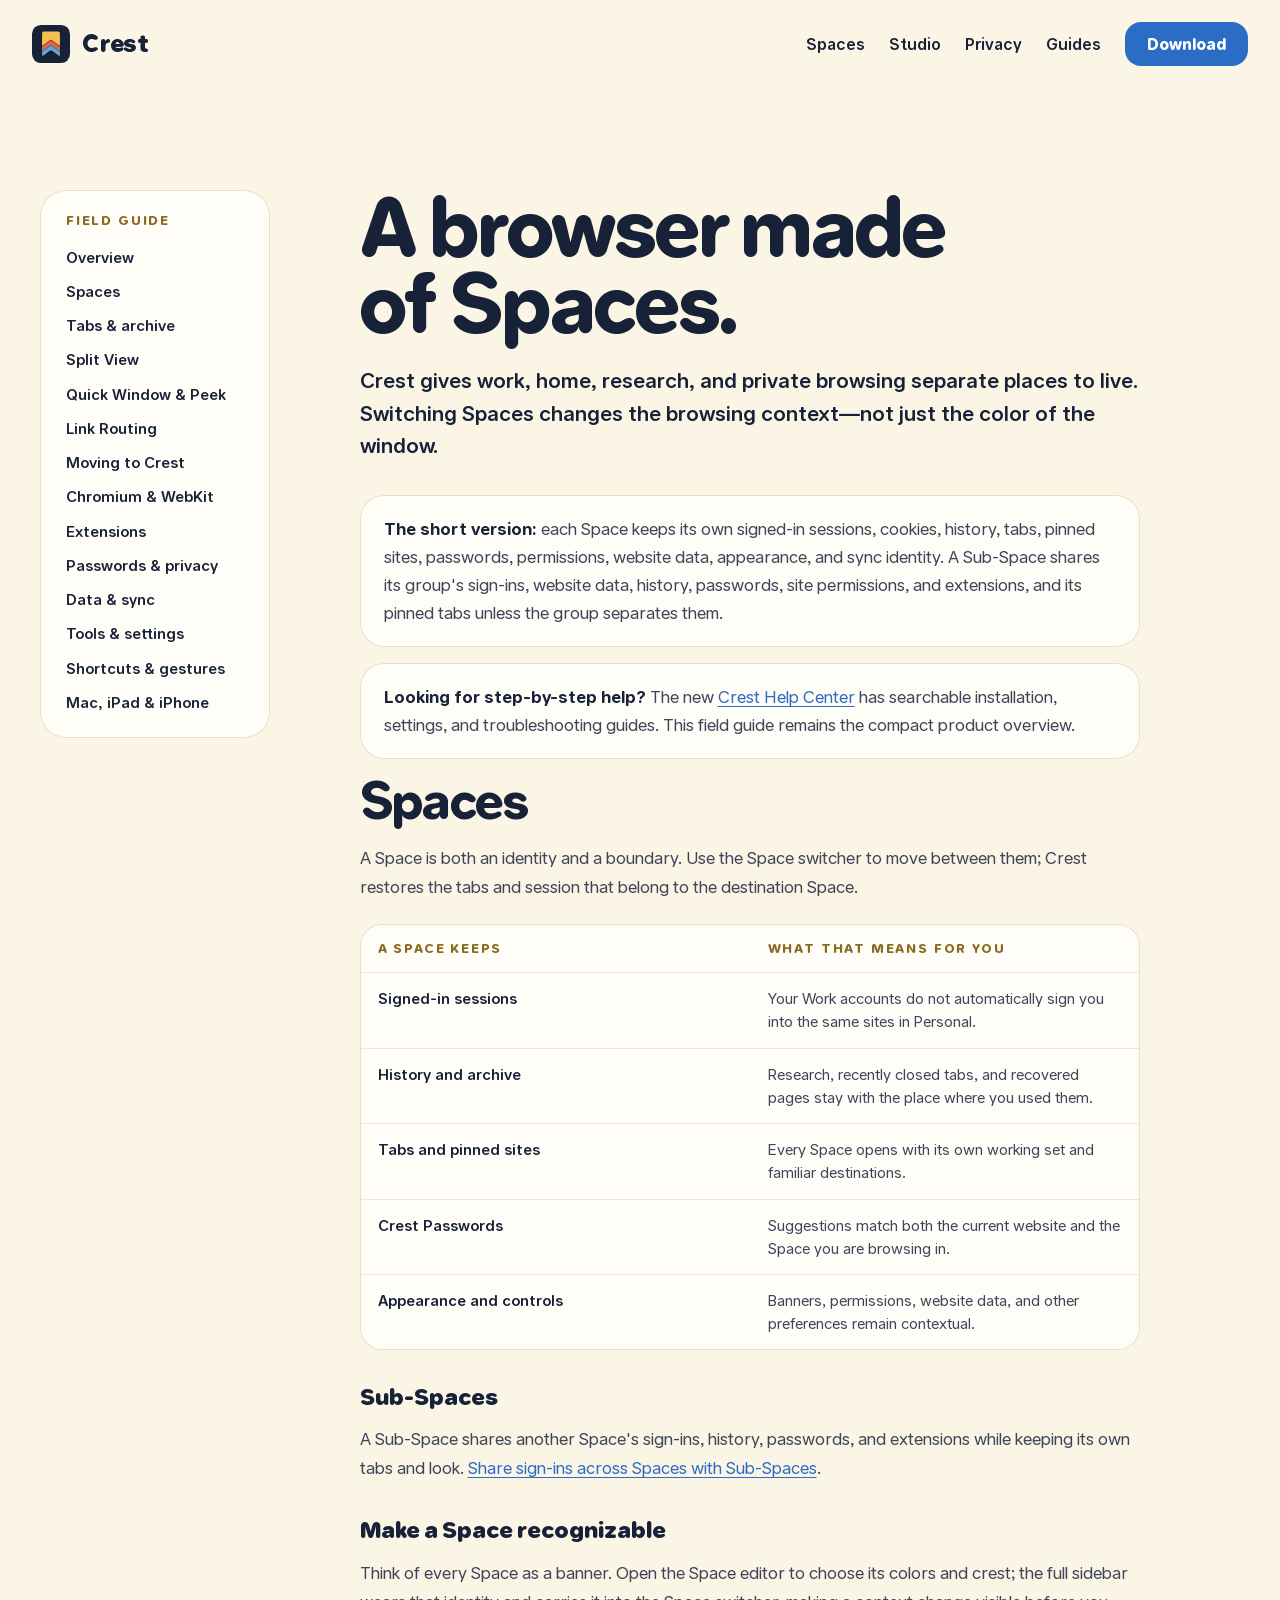
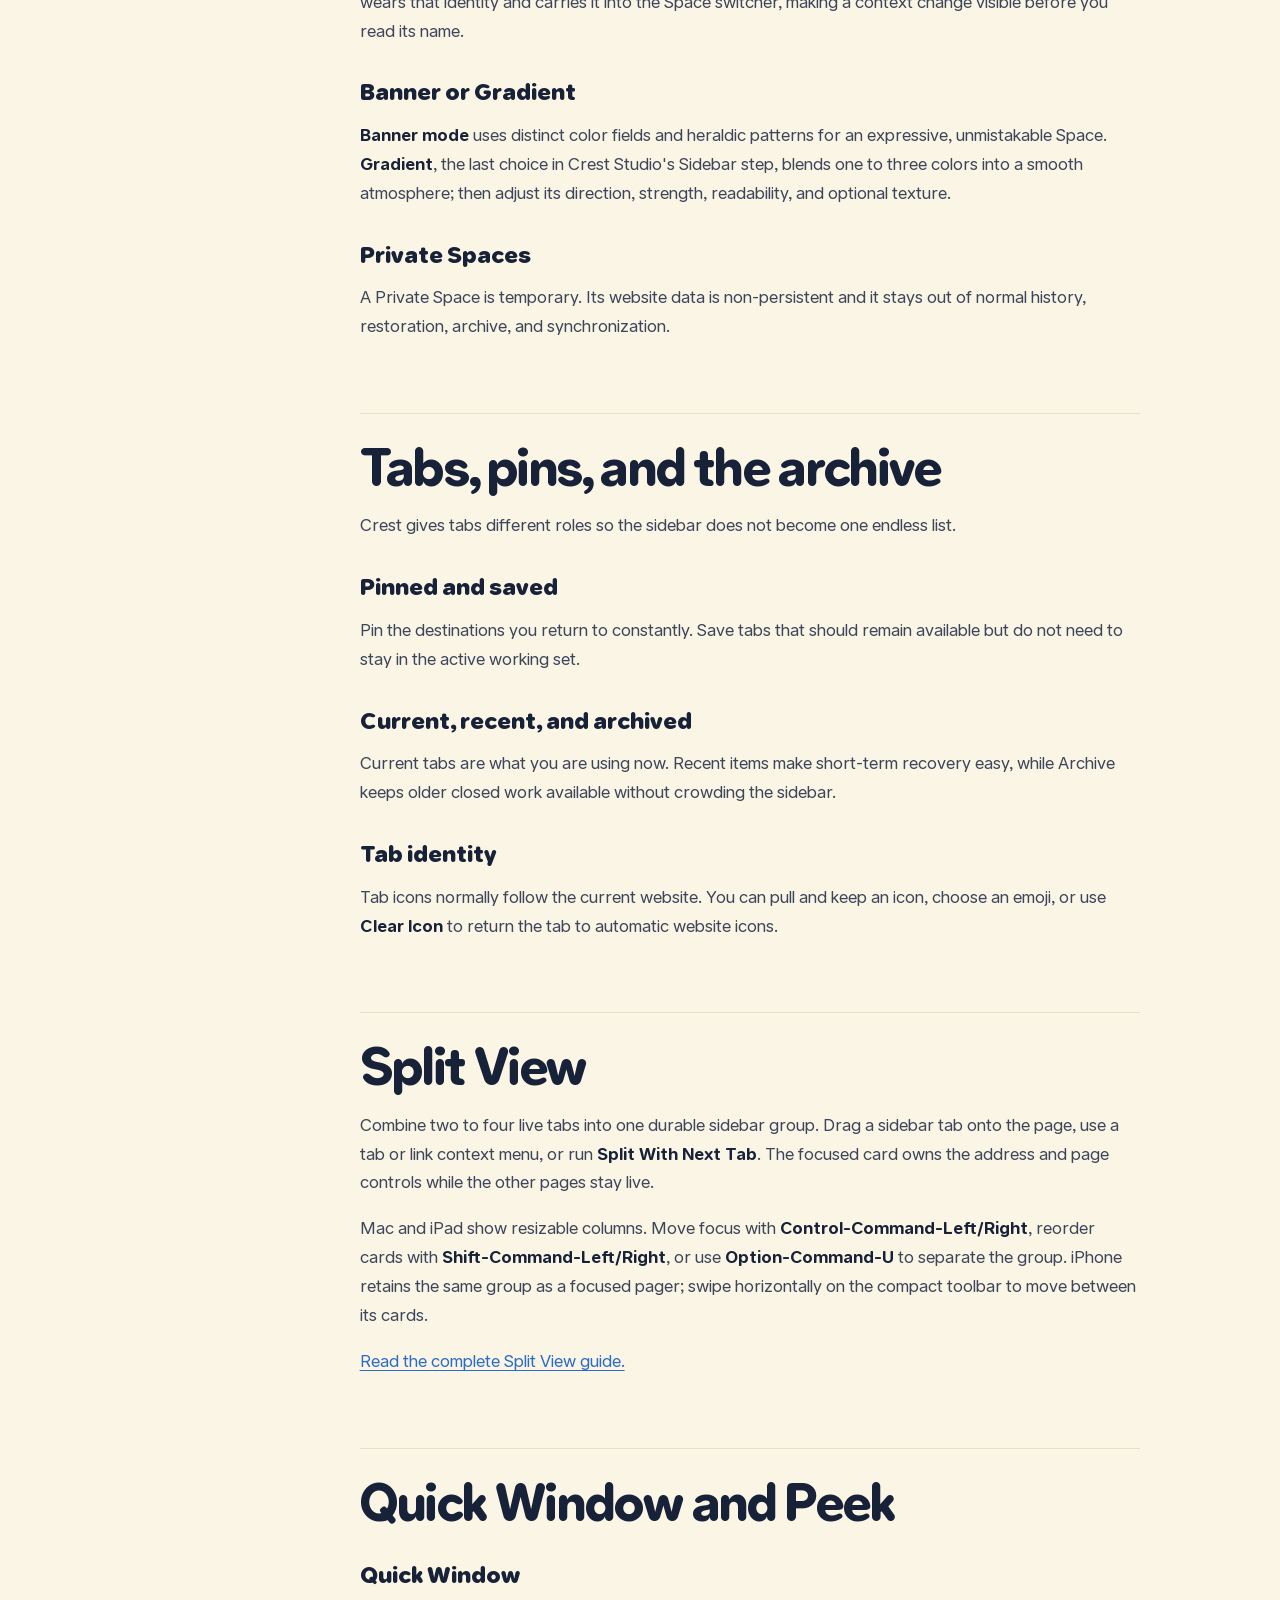
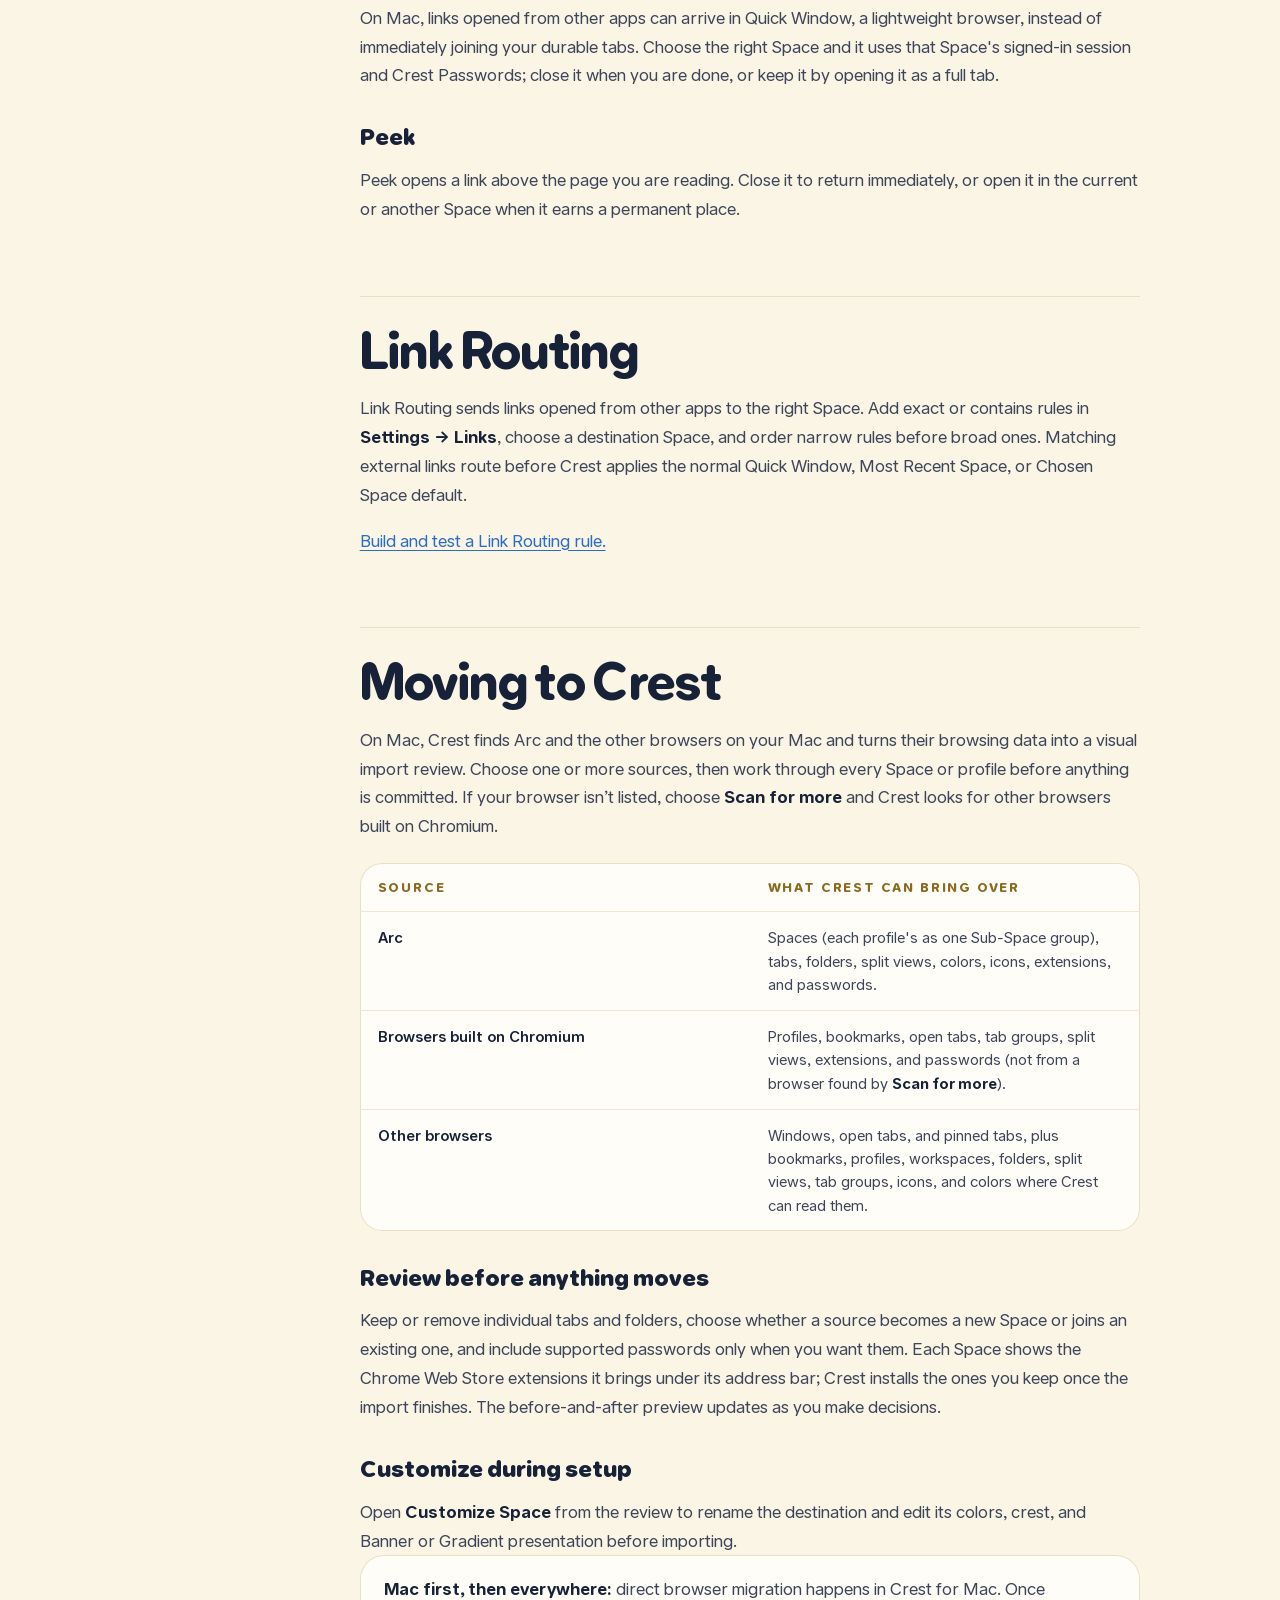
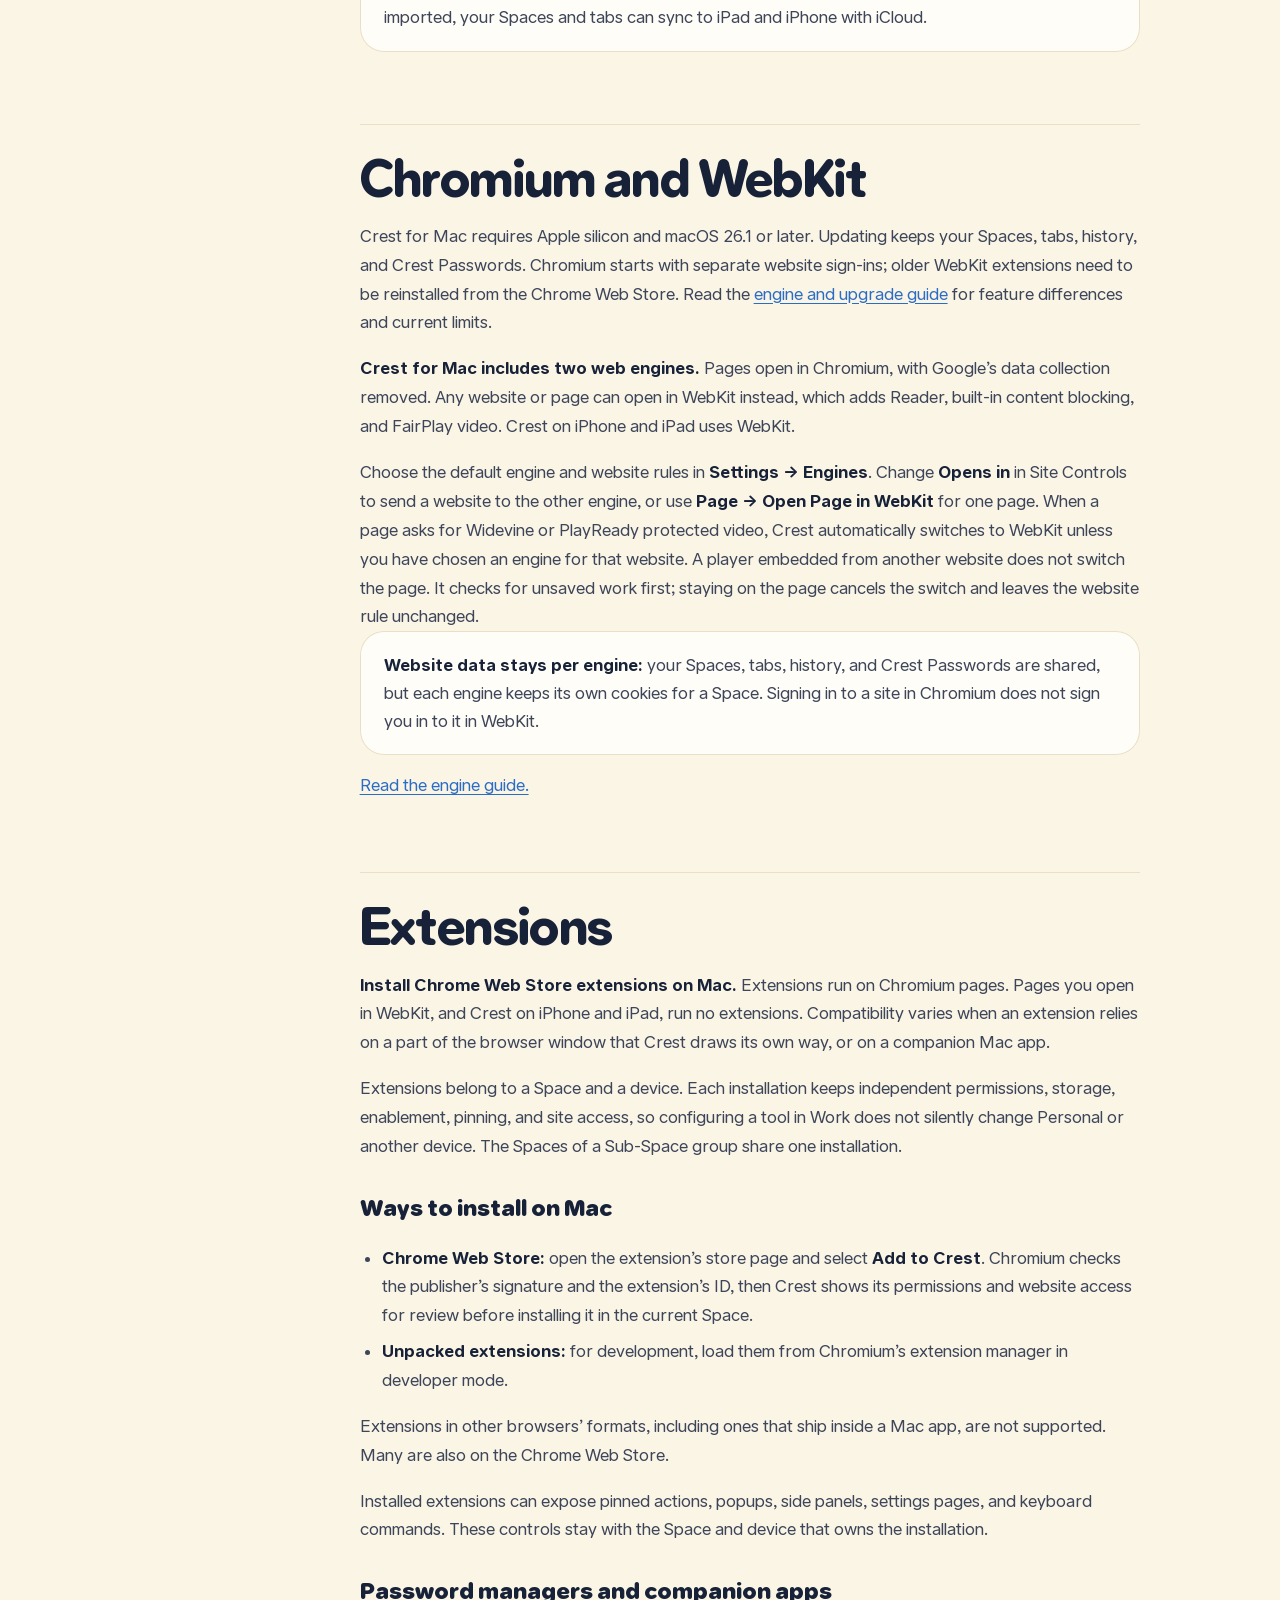
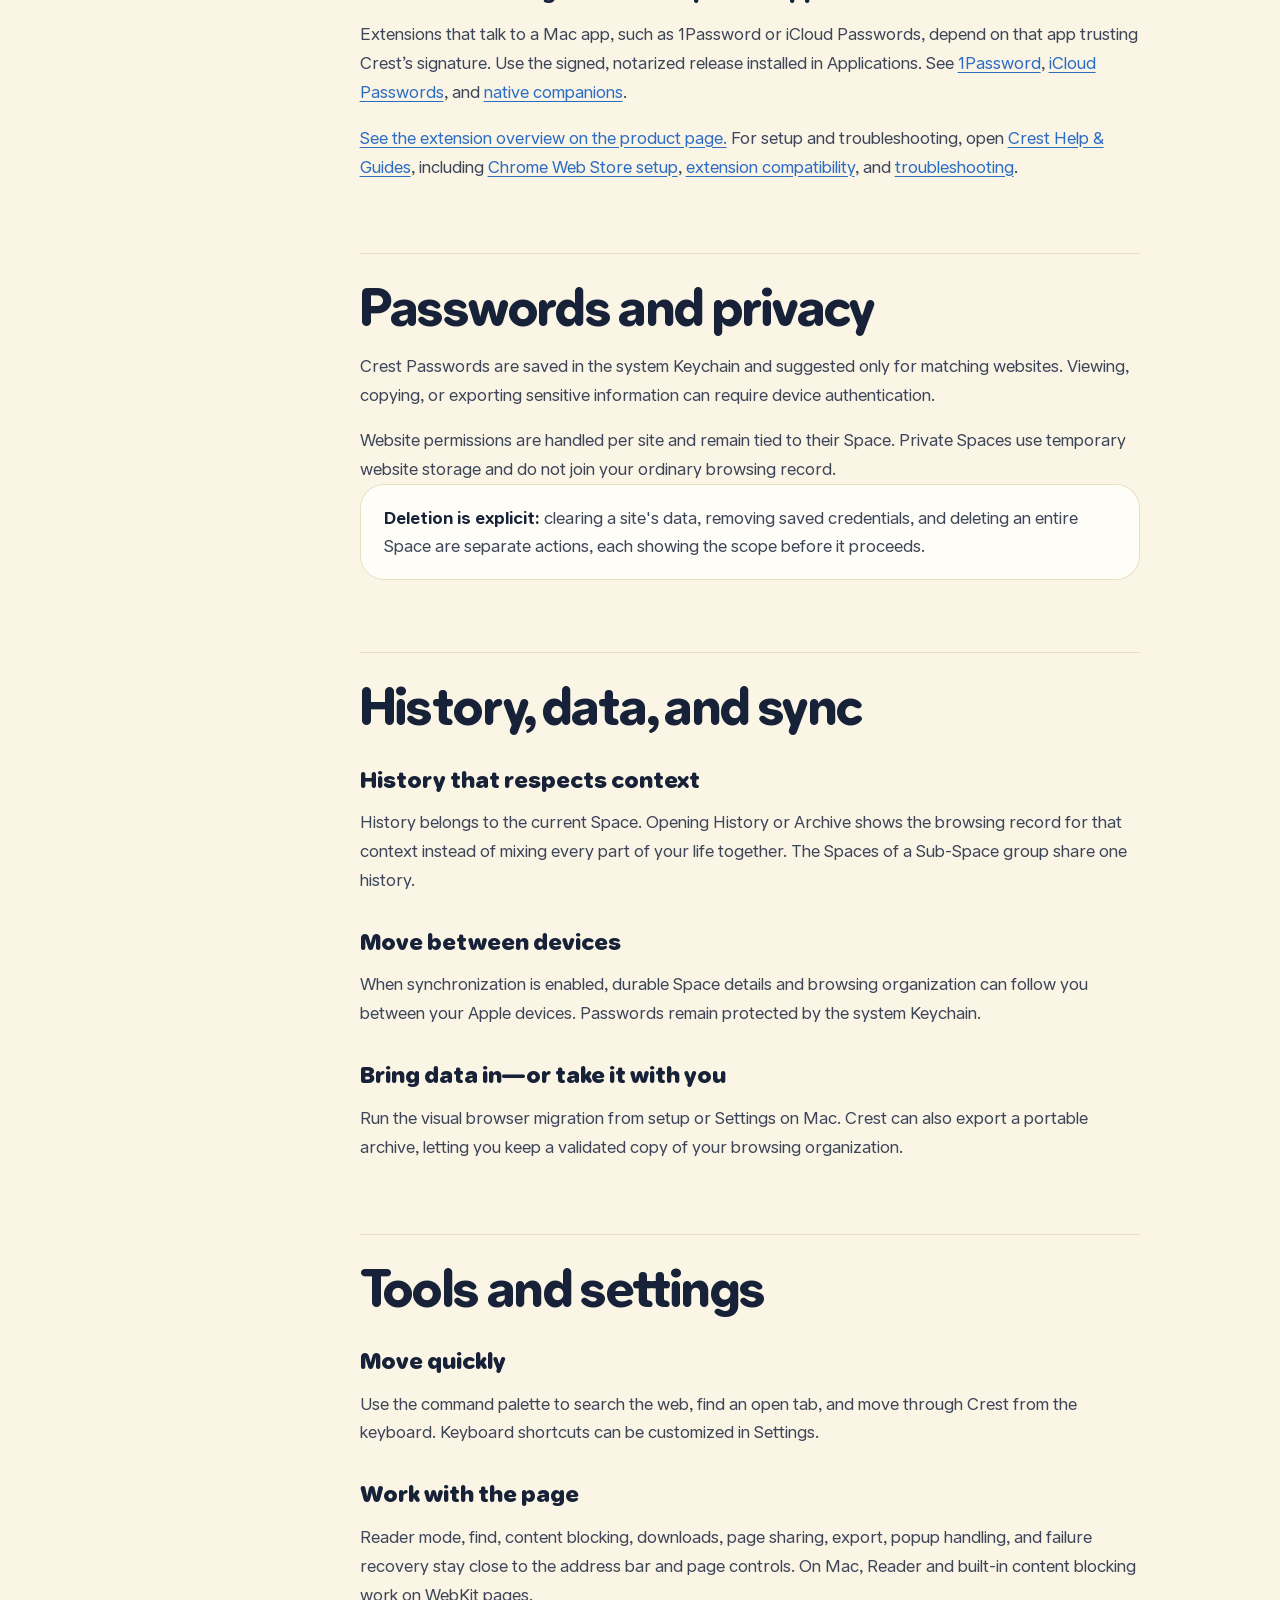
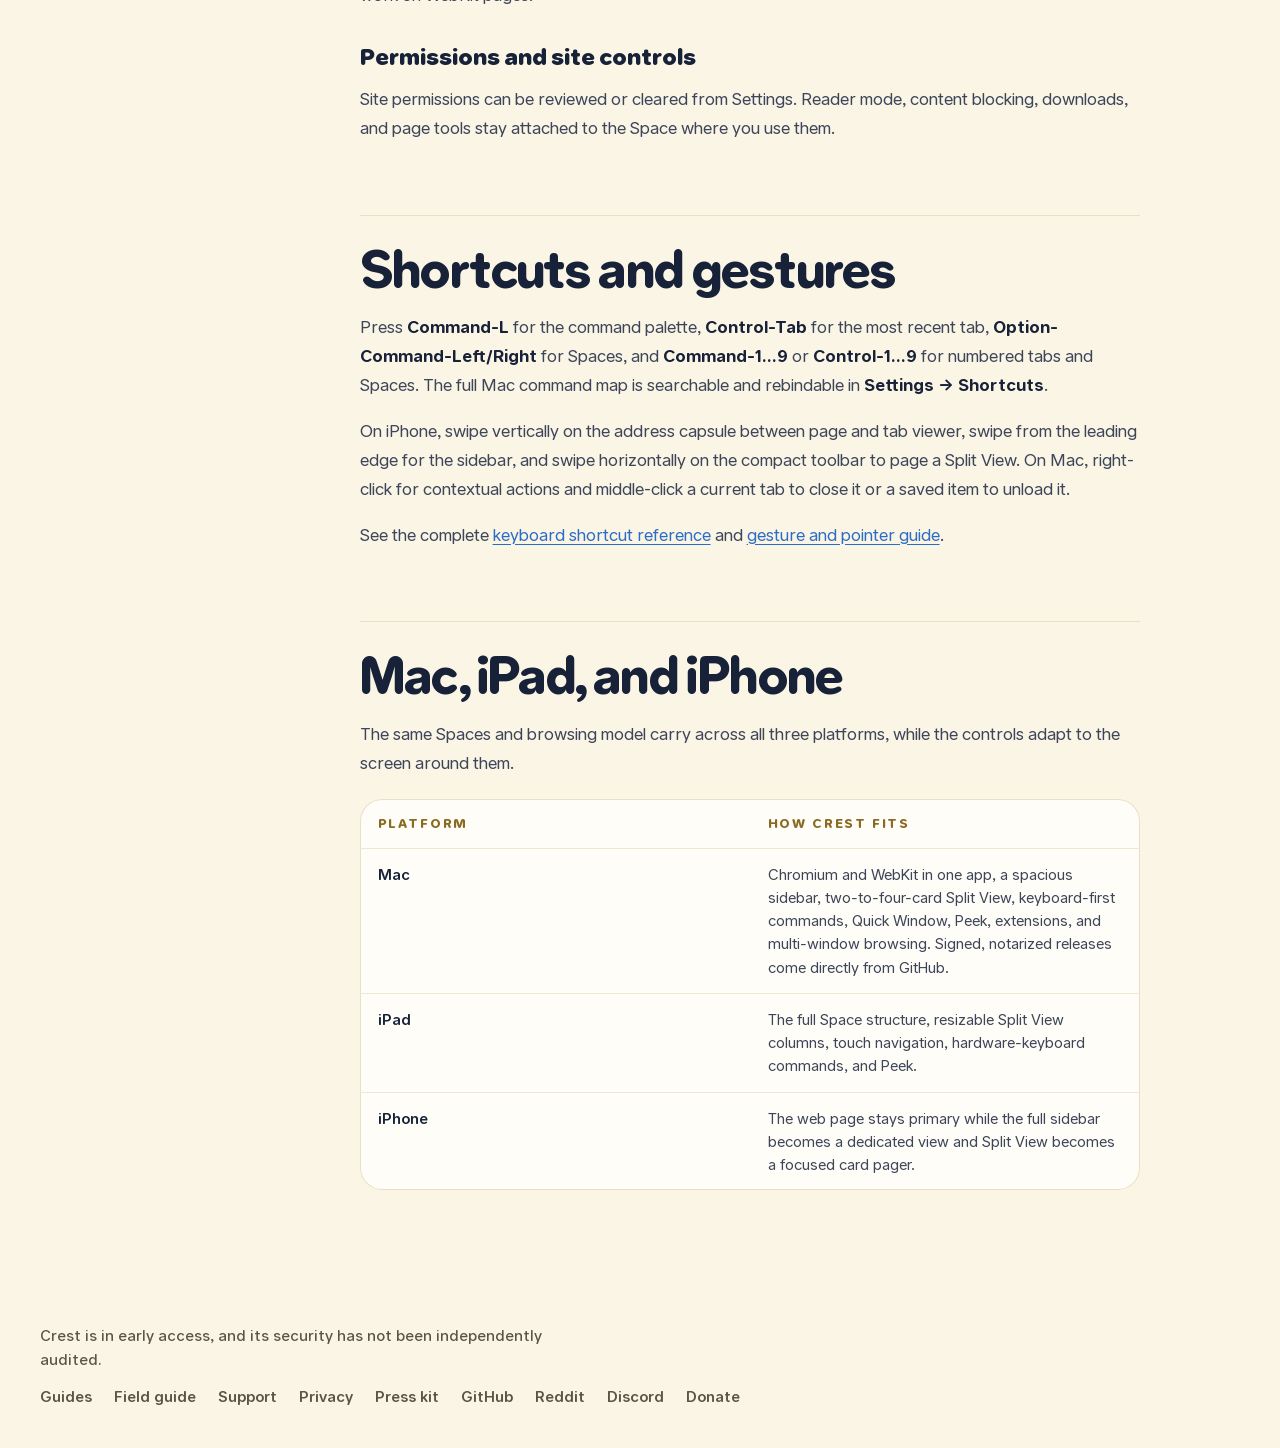
==== commit dd833976: "Put Crest's chrome on paper and set its type in Allo (crest-browser/Crest#1255) Crest's chrome follo" ====
--- a/site/docs/index.html
+++ b/site/docs/index.html
@@ -35,7 +35,7 @@
   <link rel="icon" type="image/png" sizes="32x32" href="../assets/crest-icon-32.png">
   <link rel="apple-touch-icon" href="../assets/apple-touch-icon.png">
   <link rel="manifest" href="../site.webmanifest">
-  <link rel="stylesheet" href="../styles.css?v=20261119-modern-4">
+  <link rel="stylesheet" href="../styles.css?v=20261119-allo-1">
   <script type="application/ld+json">
     {
       "@context": "https://schema.org",
--- a/site/styles.css
+++ b/site/styles.css
@@ -2,20 +2,11 @@
    only; butter, coral, sky and sage are brand colors, never actions. */
 
 @font-face {
-  font-family: "Nunito";
+  font-family: "Allo";
   font-style: normal;
   font-display: swap;
-  font-weight: 200 1000;
-  src: url("assets/fonts/nunito-latin.woff2") format("woff2");
-  unicode-range: U+0000-00FF, U+0131, U+0152-0153, U+02BB-02BC, U+02C6, U+02DA, U+02DC, U+0304, U+0308, U+0329, U+2000-206F, U+20AC, U+2122, U+2191, U+2193, U+2212, U+2215, U+FEFF, U+FFFD;
-}
-@font-face {
-  font-family: "Nunito";
-  font-style: normal;
-  font-display: swap;
-  font-weight: 200 1000;
-  src: url("assets/fonts/nunito-latin-ext.woff2") format("woff2");
-  unicode-range: U+0100-02BA, U+02BD-02C5, U+02C7-02CC, U+02CE-02D7, U+02DD-02FF, U+0304, U+0308, U+0329, U+1D00-1DBF, U+1E00-1E9F, U+1EF2-1EFF, U+2020, U+20A0-20AB, U+20AD-20C0, U+2113, U+2C60-2C7F, U+A720-A7FF;
+  font-weight: 100 900;
+  src: url("assets/fonts/allo-variable.woff2") format("woff2");
 }
 
 :root {
@@ -37,8 +28,11 @@
   --text-2: #3D4559;
   --text-3: #6B6150;
   --on-dark: #C9D2E3;
-  --display: ui-rounded, "SF Pro Rounded", "Nunito", system-ui, sans-serif;
-  --body: -apple-system, BlinkMacSystemFont, "SF Pro Text", "Inter", system-ui, sans-serif;
+  /* Allo, variable in weight and roundness: headings at its roundest, body
+     text at its friendly default. */
+  --display: "Allo", ui-rounded, "SF Pro Rounded", system-ui, sans-serif;
+  --display-roundness: "ROND" 100;
+  --body: "Allo", -apple-system, BlinkMacSystemFont, "SF Pro Text", system-ui, sans-serif;
   --mono: ui-monospace, "SF Mono", Menlo, monospace;
   --page: min(1200px, calc(100% - 4rem));
   --lift: 0 -24px 60px rgba(23, 34, 56, .16);
@@ -63,7 +57,7 @@
 a { color: var(--blue); text-underline-offset: .18em; }
 a:hover { color: var(--blue-hover); }
 h1, h2, h3, h4, p { margin: 0; }
-h1, h2, h3 { font-family: var(--display); font-weight: 800; text-wrap: balance; }
+h1, h2, h3 { font-family: var(--display); font-variation-settings: var(--display-roundness); font-weight: 800; text-wrap: balance; }
 code { font-family: var(--mono); font-size: .88em; padding: .1em .4em; border-radius: 8px; background: var(--field); }
 :focus-visible { outline: 3px solid var(--blue); outline-offset: 3px; }
 
@@ -71,7 +65,7 @@
 .skip-link:focus { top: 1rem; }
 
 /* Caps label: Rounded Heavy, 13, uppercase, +14% */
-.label { font-family: var(--display); font-size: 13px; font-weight: 800; letter-spacing: .14em; text-transform: uppercase; color: var(--gold); }
+.label { font-family: var(--display); font-variation-settings: var(--display-roundness); font-size: 13px; font-weight: 800; letter-spacing: .14em; text-transform: uppercase; color: var(--gold); }
 
 /* ------------------------------------------------------------ buttons */
 .button {
@@ -84,6 +78,7 @@
   border: 0;
   border-radius: 18px;
   font-family: var(--display);
+  font-variation-settings: var(--display-roundness);
   font-size: 18px;
   font-weight: 800;
   line-height: 1;
@@ -114,7 +109,7 @@
   align-items: center;
   gap: 24px;
 }
-.brand { display: inline-flex; align-items: center; gap: 12px; color: var(--ink); font-family: var(--display); font-size: 24px; font-weight: 900; letter-spacing: -.01em; text-decoration: none; }
+.brand { display: inline-flex; align-items: center; gap: 12px; color: var(--ink); font-family: var(--display); font-variation-settings: var(--display-roundness); font-size: 24px; font-weight: 900; letter-spacing: -.01em; text-decoration: none; }
 .brand:hover { color: var(--ink); }
 .brand img { width: 38px; height: 38px; }
 .site-header .spacer { flex: 1; }
@@ -145,6 +140,7 @@
   border-radius: 16px;
   color: var(--ink);
   font-family: var(--display);
+  font-variation-settings: var(--display-roundness);
   font-size: 16px;
   font-weight: 800;
   text-decoration: none;
@@ -160,7 +156,7 @@
 .chip-slate { background: var(--slate); color: var(--cream); --tilt: -1.5deg; }
 .chip-ink { background: var(--ink); color: var(--cream); --tilt: 1deg; }
 .chip-slate:hover, .chip-ink:hover { color: var(--cream); }
-.hero h1 { font-size: clamp(68px, 10vw, 150px); line-height: .88; letter-spacing: -.035em; }
+.hero h1 { font-size: clamp(68px, 10vw, 150px); line-height: .88; letter-spacing: -.015em; }
 .lede { max-width: 640px; color: var(--text-2); font-size: 22px; line-height: 1.5; font-weight: 500; }
 .actions { display: flex; flex-wrap: wrap; justify-content: center; gap: 12px; }
 .hero-shot { max-width: 1200px; margin: 80px auto 0; padding: 0 32px; }
@@ -191,14 +187,14 @@
 .stack-ink { color: var(--cream); background: linear-gradient(160deg, #4A5364 0%, var(--ink) 55%, var(--ink) 100%); }
 .stack-paper { background: var(--paper); padding: 130px 32px 140px; min-height: 0; }
 .stack-cream { background: var(--cream); padding: 140px 32px 60px; min-height: 0; }
-.stack-tag { position: absolute; left: 48px; top: 34px; display: flex; align-items: center; gap: 12px; font-family: var(--display); font-size: 13px; font-weight: 800; letter-spacing: .14em; text-transform: uppercase; }
+.stack-tag { position: absolute; left: 48px; top: 34px; display: flex; align-items: center; gap: 12px; font-family: var(--display); font-variation-settings: var(--display-roundness); font-size: 13px; font-weight: 800; letter-spacing: .14em; text-transform: uppercase; }
 .stack-tag svg { width: 32px; height: 36px; }
 .stack-tag span { opacity: .85; }
 .stack-inner { max-width: 1200px; margin: 0 auto; }
 .stack-row { display: flex; flex-wrap: wrap; align-items: center; justify-content: space-between; gap: 60px; }
 .stack-row.reverse { flex-direction: row-reverse; }
 .stack-copy { flex: 1 1 440px; min-width: 0; display: flex; flex-direction: column; gap: 24px; }
-.stack-copy h2 { font-size: clamp(54px, 6.4vw, 104px); line-height: .95; letter-spacing: -.035em; }
+.stack-copy h2 { font-size: clamp(54px, 6.4vw, 104px); line-height: .95; letter-spacing: -.015em; }
 .stack-copy p { max-width: 470px; font-size: 21px; line-height: 1.55; font-weight: 600; }
 .stack-slate .stack-copy p, .stack-ink .stack-copy p { color: var(--on-dark); }
 .stack-copy .button { align-self: flex-start; margin-top: 4px; }
@@ -213,7 +209,7 @@
 .fit-tilted { margin-block: 8px; }
 
 .center-head { display: flex; flex-direction: column; align-items: center; gap: 26px; text-align: center; }
-.center-head h2 { font-size: clamp(52px, 6vw, 96px); line-height: .95; letter-spacing: -.035em; }
+.center-head h2 { font-size: clamp(52px, 6vw, 96px); line-height: .95; letter-spacing: -.015em; }
 .center-head p { max-width: 620px; color: var(--text-2); font-size: 20px; line-height: 1.55; font-weight: 500; }
 .devices { width: 100%; margin-top: 44px; display: flex; flex-wrap: wrap; align-items: center; justify-content: center; gap: 30px; }
 .devices .fit-ipad { flex: 1 1 520px; margin: 0; }
@@ -222,7 +218,7 @@
 /* ------------------------------------------------------------ get */
 .get { max-width: 1000px; margin: 0 auto; display: flex; flex-direction: column; align-items: center; gap: 26px; text-align: center; }
 .get > img { width: 150px; height: 150px; }
-.get h2 { font-size: clamp(60px, 8vw, 128px); line-height: .95; letter-spacing: -.035em; }
+.get h2 { font-size: clamp(60px, 8vw, 128px); line-height: .95; letter-spacing: -.015em; }
 .get > p { max-width: 560px; color: var(--text-2); font-size: 20px; line-height: 1.55; font-weight: 500; }
 .platforms { width: 100%; display: flex; flex-direction: column; gap: 14px; }
 .platform {
@@ -271,7 +267,7 @@
   box-shadow: var(--lift);
 }
 .page-hero-inner { max-width: 1200px; margin: 0 auto; display: grid; grid-template-columns: minmax(0, 1.1fr) minmax(300px, .9fr); gap: clamp(40px, 6vw, 96px); align-items: center; }
-.page-hero h1 { font-size: clamp(56px, 7.4vw, 116px); line-height: .9; letter-spacing: -.035em; }
+.page-hero h1 { font-size: clamp(56px, 7.4vw, 116px); line-height: .9; letter-spacing: -.015em; }
 .page-hero h1 + p { margin-top: 28px; max-width: 600px; font-size: 21px; line-height: 1.55; font-weight: 600; }
 .page-hero .effective { margin-top: 18px; font-size: 15px; font-weight: 600; opacity: .8; }
 .page-hero.stack-ink h1 + p, .page-hero.stack-slate h1 + p { color: var(--on-dark); }
@@ -281,11 +277,11 @@
 .promise:nth-child(2) { transform: rotate(.8deg); }
 .promise:nth-child(3) { transform: rotate(-.6deg); }
 .promise .badge { grid-row: 1 / 3; }
-.promise strong { font-family: var(--display); font-size: 22px; font-weight: 900; line-height: 1.15; }
+.promise strong { font-family: var(--display); font-variation-settings: var(--display-roundness); font-size: 22px; font-weight: 900; line-height: 1.15; }
 .promise p { color: var(--text-2); font-size: 15px; line-height: 1.5; }
 
 .badge { width: 38px; height: 42px; flex: none; }
-.badge text { font-family: var(--display); font-size: 12px; font-weight: 900; fill: var(--ink); }
+.badge text { font-family: var(--display); font-variation-settings: var(--display-roundness); font-size: 12px; font-weight: 900; fill: var(--ink); }
 
 .page-layout { width: var(--page); margin: 0 auto; padding: clamp(64px, 8vw, 104px) 0 40px; display: grid; grid-template-columns: 230px minmax(0, 780px); gap: clamp(40px, 7vw, 104px); }
 .page-nav { position: sticky; top: 24px; align-self: start; min-width: 0; padding: 18px; border-radius: 26px; background: var(--paper); box-shadow: inset 0 0 0 1px var(--hairline); }
@@ -296,19 +292,19 @@
 .page-article > section { position: relative; padding: 0 0 56px; margin-bottom: 56px; border-bottom: 1px solid var(--hairline); scroll-margin-top: 24px; }
 .page-article > section:last-child { border-bottom: 0; margin-bottom: 0; }
 .page-article .badge { margin-bottom: 18px; }
-.page-article h2 { max-width: 720px; margin: 0 0 22px; font-size: clamp(36px, 4.4vw, 60px); line-height: .98; letter-spacing: -.03em; }
+.page-article h2 { max-width: 720px; margin: 0 0 22px; font-size: clamp(36px, 4.4vw, 60px); line-height: .98; letter-spacing: -.012em; }
 .page-article h3 { margin: 30px 0 10px; font-size: 24px; font-weight: 900; letter-spacing: -.01em; }
 .page-article p, .page-article li { color: var(--text-2); line-height: 1.7; }
 .page-article p + p { margin-top: 1em; }
 .page-article strong { color: var(--ink); }
 .page-article ul, .page-article ol { margin: 1em 0; padding-left: 1.3em; }
 .page-article li { margin: .35em 0; }
-.source-link { width: fit-content; max-width: 100%; margin-top: 18px; display: inline-flex; gap: 6px; font-family: var(--display); font-size: 16px; font-weight: 800; text-decoration: none; overflow-wrap: anywhere; }
+.source-link { width: fit-content; max-width: 100%; margin-top: 18px; display: inline-flex; gap: 6px; font-family: var(--display); font-variation-settings: var(--display-roundness); font-size: 16px; font-weight: 800; text-decoration: none; overflow-wrap: anywhere; }
 .source-link:hover { text-decoration: underline; }
 .sources { margin-top: 18px; display: flex; flex-wrap: wrap; gap: 6px 26px; }
 .sources .source-link { margin-top: 0; }
 .note { margin-top: 22px; padding: 22px 24px; border-radius: 24px; background: var(--paper); box-shadow: inset 0 0 0 1px var(--hairline); }
-.note > span { display: block; margin-bottom: 6px; color: var(--ink); font-family: var(--display); font-size: 17px; font-weight: 900; }
+.note > span { display: block; margin-bottom: 6px; color: var(--ink); font-family: var(--display); font-variation-settings: var(--display-roundness); font-size: 17px; font-weight: 900; }
 .note p { margin: 0; }
 .panel { margin: 0 0 56px; padding: clamp(26px, 4vw, 44px); border-radius: 32px; color: var(--cream); background: linear-gradient(160deg, #5A6580 0%, var(--slate) 55%, #293758 100%); box-shadow: 0 24px 60px rgba(23, 34, 56, .18); scroll-margin-top: 24px; }
 .panel h2 { color: var(--cream); }
@@ -318,9 +314,9 @@
 .panel .source-link { color: var(--butter); }
 
 /* Field guide */
-.docs-content h1 { margin: 0 0 24px; font-size: clamp(52px, 6.4vw, 96px); line-height: .92; letter-spacing: -.035em; }
+.docs-content h1 { margin: 0 0 24px; font-size: clamp(52px, 6.4vw, 96px); line-height: .92; letter-spacing: -.015em; }
 .docs-lede { margin-bottom: 32px !important; color: var(--ink) !important; font-size: 21px; font-weight: 600; line-height: 1.55 !important; }
-.docs-content h2 { margin: 72px 0 18px; padding-top: 28px; border-top: 1px solid var(--hairline); font-size: clamp(34px, 4vw, 52px); line-height: 1; letter-spacing: -.03em; scroll-margin-top: 24px; }
+.docs-content h2 { margin: 72px 0 18px; padding-top: 28px; border-top: 1px solid var(--hairline); font-size: clamp(34px, 4vw, 52px); line-height: 1; letter-spacing: -.012em; scroll-margin-top: 24px; }
 .docs-content h2:first-of-type { margin-top: 0; padding-top: 0; border-top: 0; }
 .docs-content h3 { margin: 30px 0 10px; font-size: 23px; font-weight: 900; }
 .docs-content p, .docs-content li { color: var(--text-2); line-height: 1.7; }
@@ -333,7 +329,7 @@
 .docs-table { width: 100%; margin: 22px 0; border-collapse: separate; border-spacing: 0; border-radius: 22px; overflow: hidden; background: var(--paper); box-shadow: inset 0 0 0 1px var(--hairline); font-size: 15px; table-layout: fixed; }
 .docs-table th, .docs-table td { padding: 14px 18px; text-align: left; vertical-align: top; border-bottom: 1px solid var(--divider); }
 .docs-table tr:last-child td { border-bottom: 0; }
-.docs-table th { color: var(--gold); font-family: var(--display); font-size: 13px; font-weight: 800; letter-spacing: .14em; text-transform: uppercase; }
+.docs-table th { color: var(--gold); font-family: var(--display); font-variation-settings: var(--display-roundness); font-size: 13px; font-weight: 800; letter-spacing: .14em; text-transform: uppercase; }
 .docs-table td { color: var(--text-2); line-height: 1.55; }
 .docs-table td:first-child { color: var(--ink); font-weight: 600; }
 pre { max-width: 100%; overflow: auto; padding: 18px 20px; border-radius: 20px; color: var(--cream); background: var(--ink); font-family: var(--mono); font-size: 14px; line-height: 1.6; }
@@ -462,13 +458,13 @@
 .mac-page { position: absolute; top: 10px; right: 9px; bottom: 10px; left: calc(var(--side) + 1px); overflow: hidden; border-radius: 10px; background: var(--cream); color: var(--ink); }
 .mac-dim { position: absolute; inset: 0; background: rgba(0, 0, 0, .18); }
 .demo-page { padding: 82px 56px; }
-.demo-kicker { font: 800 12px/1 var(--display); letter-spacing: .16em; text-transform: uppercase; color: var(--gold); }
-.demo-title { max-width: 540px; margin: 22px 0 18px; font: 900 72px/.95 var(--display); letter-spacing: -.035em; }
+.demo-kicker { font: 800 12px/1 var(--display); font-variation-settings: var(--display-roundness); letter-spacing: .16em; text-transform: uppercase; color: var(--gold); }
+.demo-title { max-width: 540px; margin: 22px 0 18px; font: 900 72px/.95 var(--display); font-variation-settings: var(--display-roundness); letter-spacing: -.015em; }
 .demo-lede { color: var(--text-2); font-size: 19px; }
 .demo-cards { margin-top: 44px; display: grid; grid-template-columns: repeat(4, 1fr); gap: 12px; }
 .demo-cards div { min-height: 186px; padding: 18px; border-radius: 20px; background: #fff; box-shadow: inset 0 0 0 1px var(--hairline); display: flex; flex-direction: column; justify-content: flex-end; }
 .demo-cards div.on { background: var(--c); box-shadow: none; }
-.demo-cards b { font: 900 24px/1.1 var(--display); }
+.demo-cards b { font: 900 24px/1.1 var(--display); font-variation-settings: var(--display-roundness); }
 .demo-cards span { font-size: 13px; opacity: .8; }
 .mac-palette { position: absolute; left: 465px; top: 211px; width: 720px; height: 458px; overflow: hidden; border-radius: 26px; background: linear-gradient(180deg, rgba(64, 65, 68, .97), rgba(78, 76, 72, .97)); box-shadow: 0 30px 80px rgba(0, 0, 0, .35), inset 0 0 0 1px rgba(255, 255, 255, .1); backdrop-filter: blur(30px); }
 .pal-field { height: 68px; display: flex; align-items: center; gap: 12px; padding: 0 22px 0 20px; border-bottom: 1px solid rgba(255, 255, 255, .14); font-size: 17px; color: #fff; }
@@ -524,7 +520,7 @@
 .ed-seg { width: fit-content; display: flex; padding: 3px; border-radius: 8px; background: #293247; }
 .ed-seg span { padding: 4px 16px; border-radius: 6px; font-size: 13px; font-weight: 500; }
 .ed-seg span.on { background: #4A5366; }
-.ed-label { margin: 18px 0 10px 2px; font: 800 12px/1 var(--display); letter-spacing: .14em; text-transform: uppercase; color: var(--butter); }
+.ed-label { margin: 18px 0 10px 2px; font: 800 12px/1 var(--display); font-variation-settings: var(--display-roundness); letter-spacing: .14em; text-transform: uppercase; color: var(--butter); }
 .ed-crests { display: flex; gap: 10px; }
 .ed-crests span { width: 86px; height: 104px; border-radius: 12px; background: #263248; display: flex; flex-direction: column; align-items: center; justify-content: center; gap: 10px; font-size: 11px; font-weight: 500; }
 .ed-crests span.on { background: #23334E; box-shadow: inset 0 0 0 2px #2B6CC4; }
@@ -598,34 +594,34 @@
 .subs-space { width: 172px; min-height: 236px; padding: 18px 16px; border-radius: 26px; background: var(--paper); box-shadow: 0 22px 50px rgba(23, 34, 56, .2); transform: rotate(var(--r)); display: flex; flex-direction: column; gap: 9px; }
 .subs-name { display: flex; align-items: center; gap: 8px; margin-bottom: 6px; }
 .subs-name svg { width: 26px; height: 26px; flex: none; }
-.subs-name b { font: 900 18px/1 var(--display); }
+.subs-name b { font: 900 18px/1 var(--display); font-variation-settings: var(--display-roundness); }
 .subs-space i { height: 22px; border-radius: 8px; background: var(--field); position: relative; }
 .subs-space i::before { content: ""; position: absolute; left: 7px; top: 5px; width: 12px; height: 12px; border-radius: 4px; background: var(--c); }
 .subs-space small { margin-top: auto; color: var(--text-3); font-size: 12px; font-weight: 600; }
 .subs-shared { position: relative; width: 100%; padding: 44px 26px 24px; border-radius: 28px; color: var(--cream); background: var(--ink); box-shadow: 0 24px 60px rgba(23, 34, 56, .25); }
-.subs-shared b { display: block; margin-bottom: 12px; font: 900 18px/1 var(--display); }
+.subs-shared b { display: block; margin-bottom: 12px; font: 900 18px/1 var(--display); font-variation-settings: var(--display-roundness); }
 .subs-shared div { display: flex; flex-wrap: wrap; gap: 8px; }
 .subs-shared span { height: 30px; padding: 0 12px; border-radius: 15px; background: rgba(255, 255, 255, .12); display: inline-flex; align-items: center; font-size: 13px; font-weight: 600; }
 
 /* Coming from Arc */
 .arc-top { display: grid; grid-template-columns: minmax(0, .85fr) minmax(0, 1.15fr); gap: clamp(36px, 6vw, 80px); align-items: center; }
 .arc-copy { display: flex; flex-direction: column; gap: 22px; }
-.arc-copy h2 { font-size: clamp(48px, 5.6vw, 88px); line-height: .95; letter-spacing: -.035em; }
+.arc-copy h2 { font-size: clamp(48px, 5.6vw, 88px); line-height: .95; letter-spacing: -.015em; }
 .arc-copy p { max-width: 460px; color: var(--text-2); font-size: 20px; line-height: 1.55; font-weight: 500; }
 .arc-copy .button { align-self: flex-start; }
 .arc-move { padding: 28px; border-radius: 32px; color: var(--cream); background: linear-gradient(160deg, #4A5364 0%, var(--ink) 55%, var(--ink) 100%); box-shadow: 0 24px 60px rgba(23, 34, 56, .22); transform: rotate(-1deg); }
 .arc-flow { display: grid; grid-template-columns: minmax(0, .8fr) 28px minmax(0, 1.2fr); gap: 16px; align-items: center; }
-.arc-move small { display: block; margin-bottom: 12px; font: 800 12px/1 var(--display); letter-spacing: .14em; text-transform: uppercase; color: var(--butter); }
+.arc-move small { display: block; margin-bottom: 12px; font: 800 12px/1 var(--display); font-variation-settings: var(--display-roundness); letter-spacing: .14em; text-transform: uppercase; color: var(--butter); }
 .arc-from span { height: 40px; margin-top: 8px; padding: 0 14px; display: flex; align-items: center; gap: 10px; border-radius: 12px; background: rgba(255, 255, 255, .08); font-size: 15px; font-weight: 600; }
 .arc-from i { width: 12px; height: 12px; border-radius: 50%; background: var(--c); }
 .arc-arrow { width: 28px; height: 28px; color: var(--butter); }
 .arc-crests { display: flex; gap: 10px; }
-.arc-crests span { flex: 1; min-width: 0; height: 132px; padding: 14px 8px; border-radius: 20px; color: var(--ink); background: var(--paper); display: flex; flex-direction: column; align-items: center; justify-content: center; gap: 10px; font: 900 15px/1 var(--display); transform: rotate(var(--r)); box-shadow: 0 14px 30px rgba(0, 0, 0, .25); }
+.arc-crests span { flex: 1; min-width: 0; height: 132px; padding: 14px 8px; border-radius: 20px; color: var(--ink); background: var(--paper); display: flex; flex-direction: column; align-items: center; justify-content: center; gap: 10px; font: 900 15px/1 var(--display); font-variation-settings: var(--display-roundness); transform: rotate(var(--r)); box-shadow: 0 14px 30px rgba(0, 0, 0, .25); }
 .arc-crests svg { width: 52px; height: 52px; }
 .arc-brings { margin-top: 24px; padding-top: 18px; border-top: 1px solid rgba(255, 255, 255, .12); display: flex; flex-wrap: wrap; gap: 8px; }
 .arc-brings span { height: 30px; padding: 0 12px; border-radius: 15px; background: rgba(255, 255, 255, .12); display: inline-flex; align-items: center; font-size: 13px; font-weight: 600; }
 .arc-names { margin-top: 56px; padding: 28px 32px 32px; border-radius: 32px; background: var(--cream); box-shadow: inset 0 0 0 1px var(--hairline); display: grid; grid-template-columns: minmax(0, .7fr) minmax(0, 1.3fr); gap: 40px; }
-.arc-names h3 { margin: 0 0 16px; font: 800 13px/1 var(--display); letter-spacing: .14em; text-transform: uppercase; color: var(--gold); }
+.arc-names h3 { margin: 0 0 16px; font: 800 13px/1 var(--display); font-variation-settings: var(--display-roundness); letter-spacing: .14em; text-transform: uppercase; color: var(--gold); }
 .arc-chips { display: flex; flex-wrap: wrap; gap: 10px; }
 .arc-chips .chip { height: 42px; font-size: 16px; }
 .arc-chips .chip:hover { transform: rotate(var(--tilt)); box-shadow: none; }
@@ -645,7 +641,7 @@
 .feat-group li:first-child { border-top: 0; }
 .f-icon { width: 34px; height: 34px; flex: none; border-radius: 10px; background: var(--c); color: var(--ink); display: flex; align-items: center; justify-content: center; }
 .f-icon svg { width: 18px; height: 18px; }
-.feat-group b { display: block; font: 900 16px/1.2 var(--display); }
+.feat-group b { display: block; font: 900 16px/1.2 var(--display); font-variation-settings: var(--display-roundness); }
 .feat-group b em { margin-left: 6px; padding: 2px 6px; border-radius: 6px; background: var(--field); color: var(--text-3); font: 700 10px/1.4 var(--body); font-style: normal; letter-spacing: .04em; vertical-align: 2px; }
 .feat-group small { display: block; margin-top: 3px; color: var(--text-2); font-size: 14px; line-height: 1.45; }
 
@@ -668,7 +664,7 @@
   .arc-new li:nth-child(2) { border-top: 1px solid var(--divider); }
   .arc-new li { font-size: 15px; }
 }
-.arc-link { color: var(--blue); font-family: var(--display); font-size: 17px; font-weight: 800; text-decoration: underline; text-decoration-thickness: 2px; text-underline-offset: .25em; }
+.arc-link { color: var(--blue); font-family: var(--display); font-variation-settings: var(--display-roundness); font-size: 17px; font-weight: 800; text-decoration: underline; text-decoration-thickness: 2px; text-underline-offset: .25em; }
 .arc-link:hover { color: var(--blue-hover); }
 .stack-cream#features { padding: 130px 32px 130px; }
 /* The last card ends above the page's end, so its corners and shadow finish cleanly. */
@@ -678,10 +674,10 @@
 /* ------------------------------------------------------------ press kit */
 .press { width: var(--page); margin: 0 auto; padding: 48px 0 24px; }
 .press-hero { padding: 40px 0 24px; display: flex; flex-direction: column; align-items: flex-start; gap: 20px; }
-.press-hero h1 { font-size: clamp(56px, 8vw, 120px); line-height: .9; letter-spacing: -.035em; }
+.press-hero h1 { font-size: clamp(56px, 8vw, 120px); line-height: .9; letter-spacing: -.015em; }
 .press-hero p { max-width: 620px; color: var(--text-2); font-size: 20px; line-height: 1.55; font-weight: 500; }
 .press-section { padding-top: 64px; scroll-margin-top: 24px; }
-.press-section h2 { margin-bottom: 22px; font-size: clamp(34px, 4vw, 52px); line-height: 1; letter-spacing: -.03em; }
+.press-section h2 { margin-bottom: 22px; font-size: clamp(34px, 4vw, 52px); line-height: 1; letter-spacing: -.012em; }
 .press-grid { display: grid; gap: 16px; }
 .press-grid.three { grid-template-columns: repeat(6, minmax(0, 1fr)); }
 .press-grid.three > .press-card { grid-column: span 2; }
@@ -707,19 +703,19 @@
 .press-info h3 { font-size: 20px; font-weight: 900; }
 .press-info p { flex: 1 1 200px; color: var(--text-3); font-size: 14px; }
 .press-dl { flex-basis: 100%; margin-top: 8px; display: flex; flex-wrap: wrap; gap: 8px; }
-.press-dl a { height: 34px; padding: 0 14px; display: inline-flex; align-items: center; border-radius: 12px; color: var(--blue); background: #fff; box-shadow: inset 0 0 0 1.5px var(--blue); font: 800 14px/1 var(--display); text-decoration: none; }
+.press-dl a { height: 34px; padding: 0 14px; display: inline-flex; align-items: center; border-radius: 12px; color: var(--blue); background: #fff; box-shadow: inset 0 0 0 1.5px var(--blue); font: 800 14px/1 var(--display); font-variation-settings: var(--display-roundness); text-decoration: none; }
 .press-dl a:hover { color: var(--blue-hover); background: #F3F7FC; }
 .press-colors { margin: 0; padding: 0; list-style: none; display: grid; grid-template-columns: repeat(5, minmax(0, 1fr)); gap: 14px; }
 .press-colors li { display: flex; flex-direction: column; gap: 4px; }
 .press-swatch { height: 86px; margin-bottom: 6px; border-radius: 20px; box-shadow: inset 0 0 0 1px rgba(23, 34, 56, .1); }
-.press-colors b { font: 900 17px/1.2 var(--display); }
+.press-colors b { font: 900 17px/1.2 var(--display); font-variation-settings: var(--display-roundness); }
 .press-colors code { width: fit-content; }
 .press-colors small { color: var(--text-3); font-size: 13px; }
 .press-type { margin-top: 24px; display: grid; grid-template-columns: 1fr 1fr; gap: 16px; }
 .press-type > div { padding: 22px 24px; border-radius: 26px; background: var(--paper); box-shadow: inset 0 0 0 1px var(--hairline); display: grid; grid-template-columns: auto 1fr; grid-template-rows: auto auto; column-gap: 20px; align-items: center; }
 .press-type-sample { grid-row: 1 / 3; font: 500 64px/1 var(--body); }
-.press-type-sample.display { font: 900 64px/1 var(--display); }
-.press-type b { font: 900 20px/1.2 var(--display); }
+.press-type-sample.display { font: 800 64px/1 var(--display); font-variation-settings: var(--display-roundness); }
+.press-type b { font: 900 20px/1.2 var(--display); font-variation-settings: var(--display-roundness); }
 .press-type small { color: var(--text-2); font-size: 15px; }
 .press-rules { margin: 0; padding: 22px 26px; border-radius: 26px; background: var(--paper); box-shadow: inset 0 0 0 1px var(--hairline); list-style: none; display: grid; grid-template-columns: 1fr 1fr; gap: 14px 32px; }
 .press-rules li { color: var(--text-2); line-height: 1.55; }
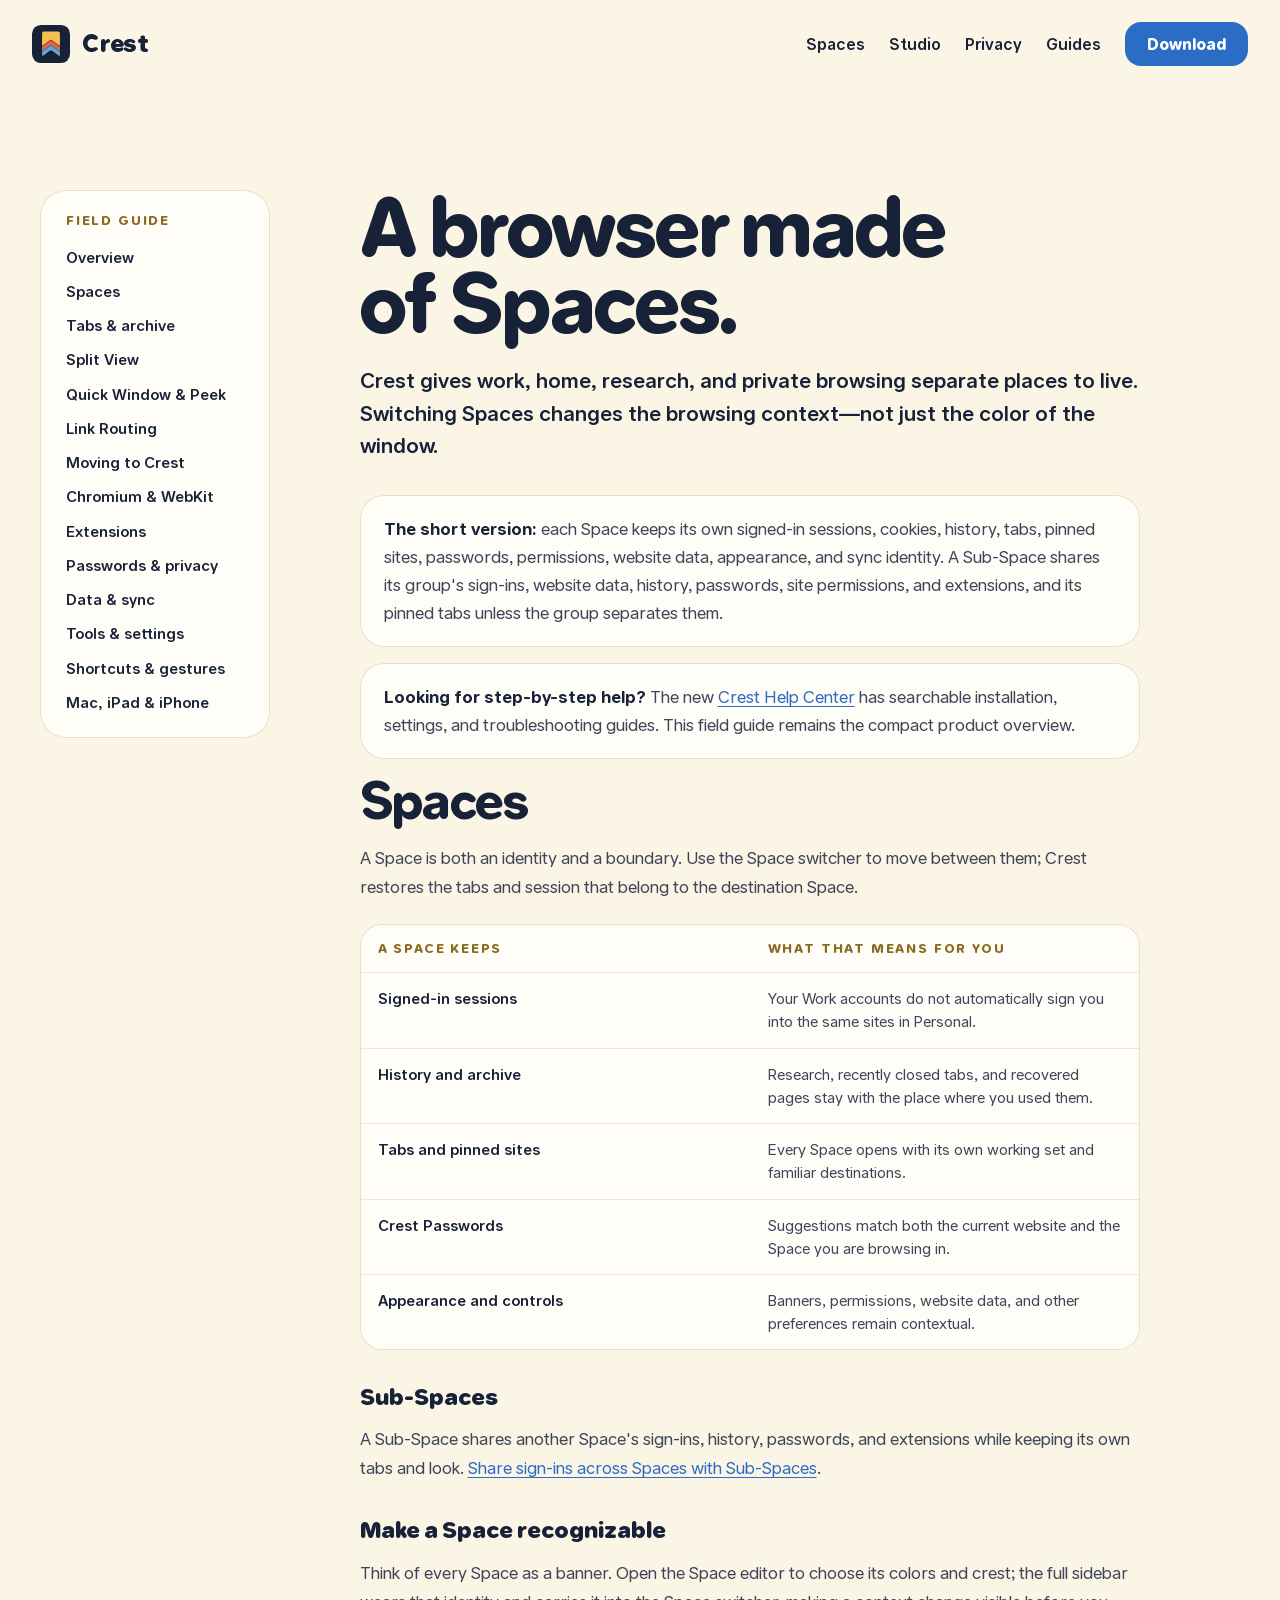
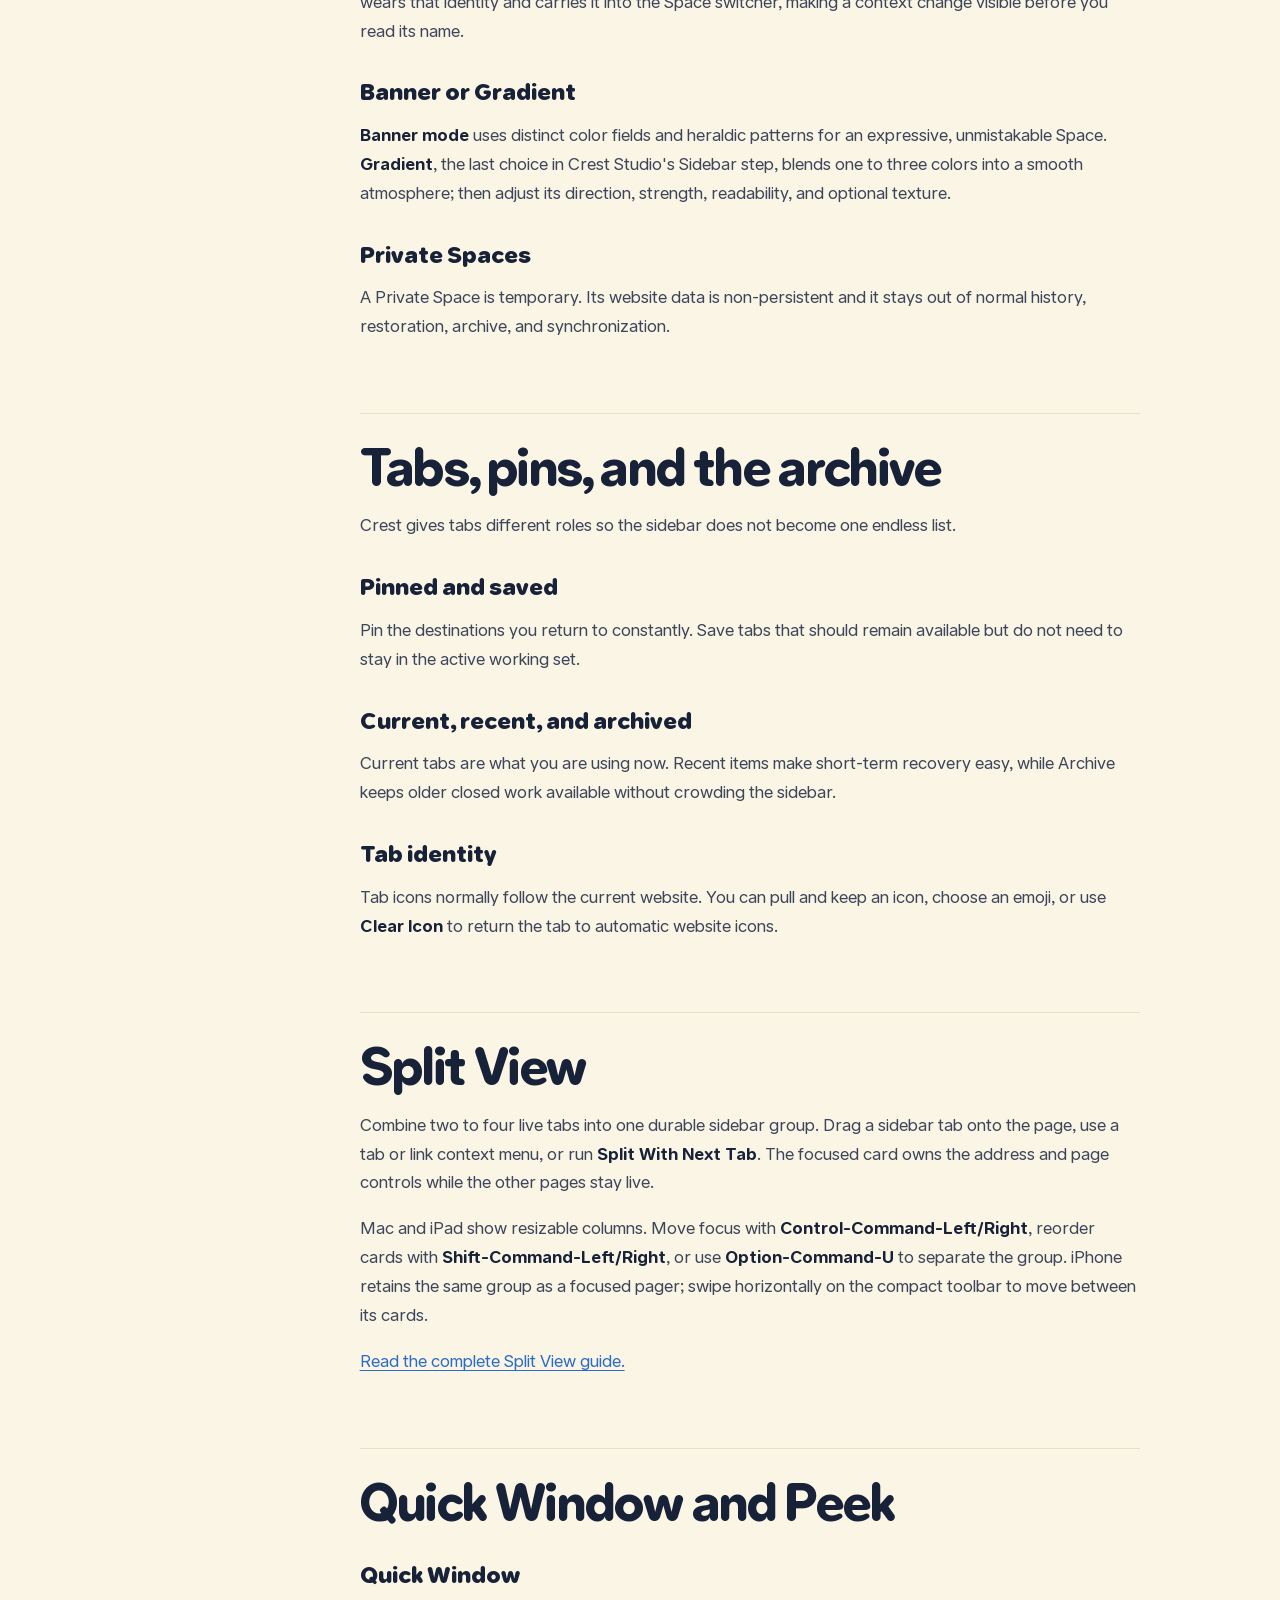
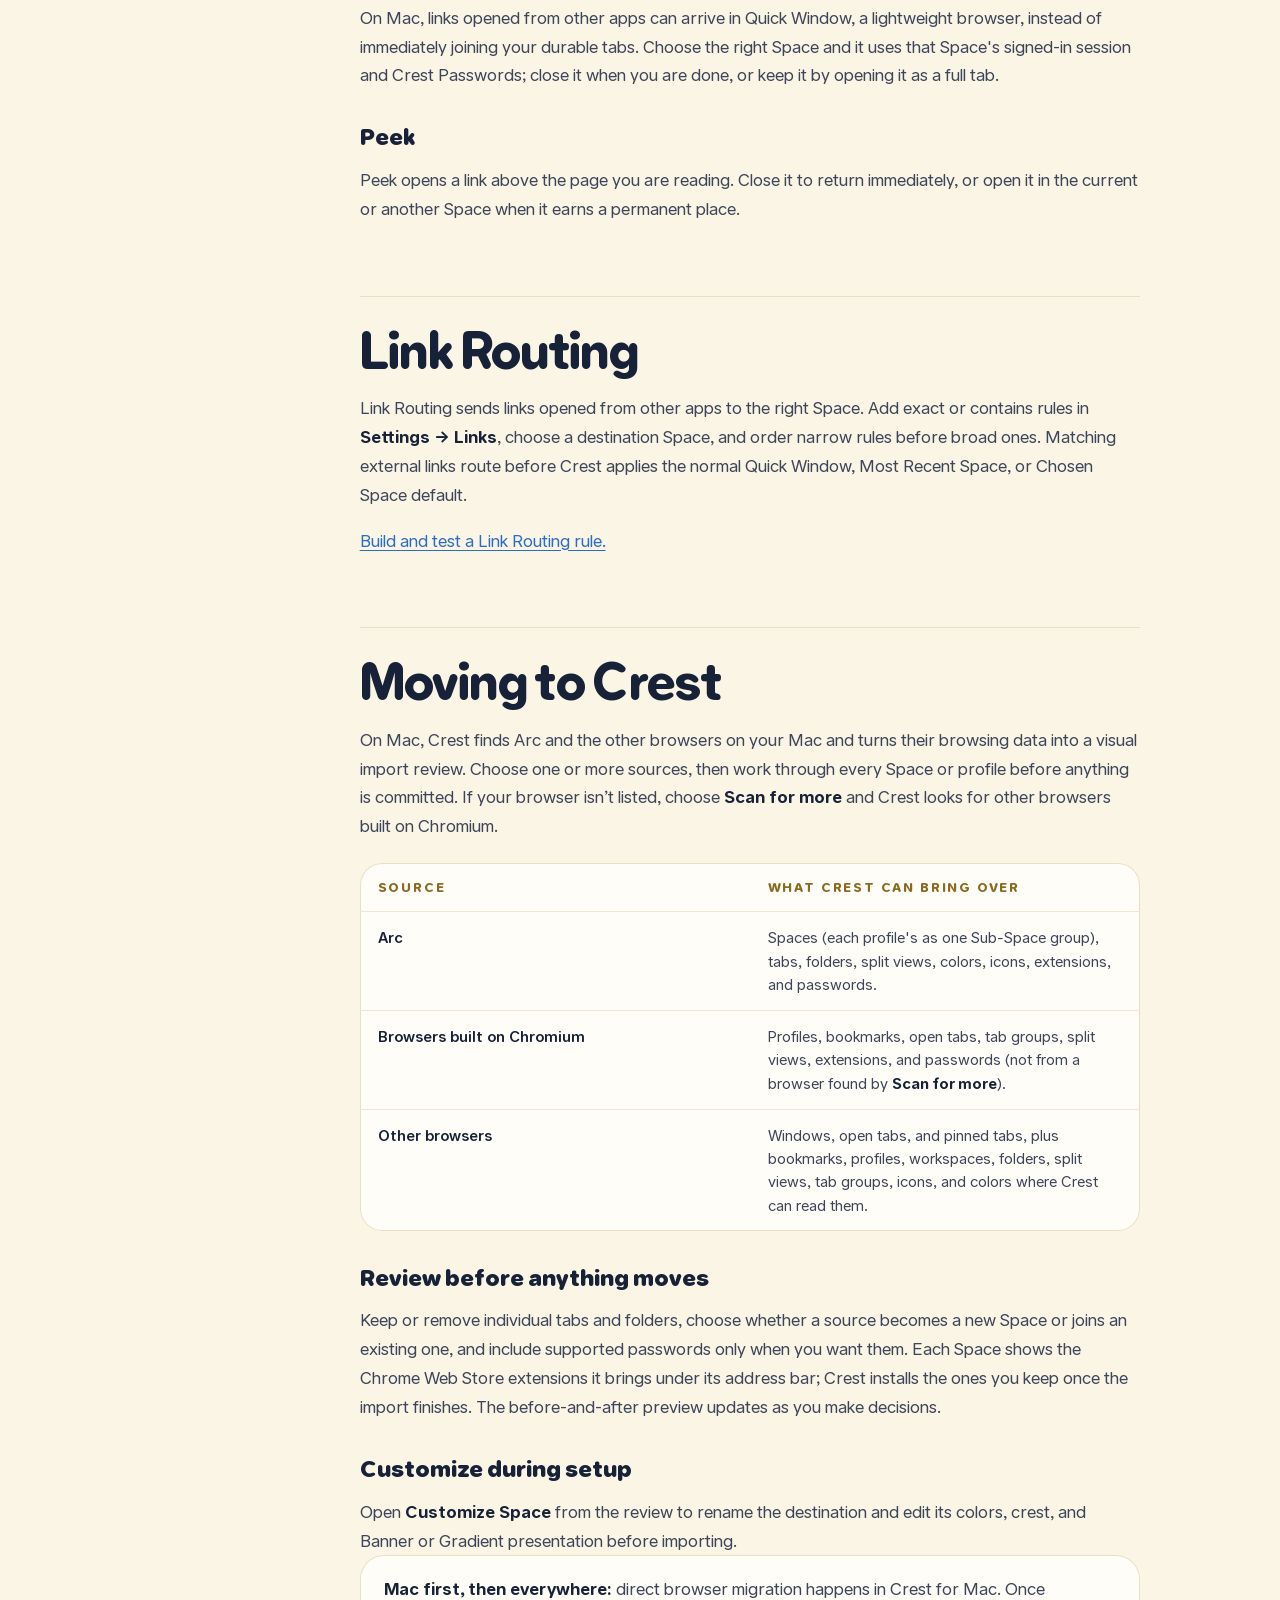
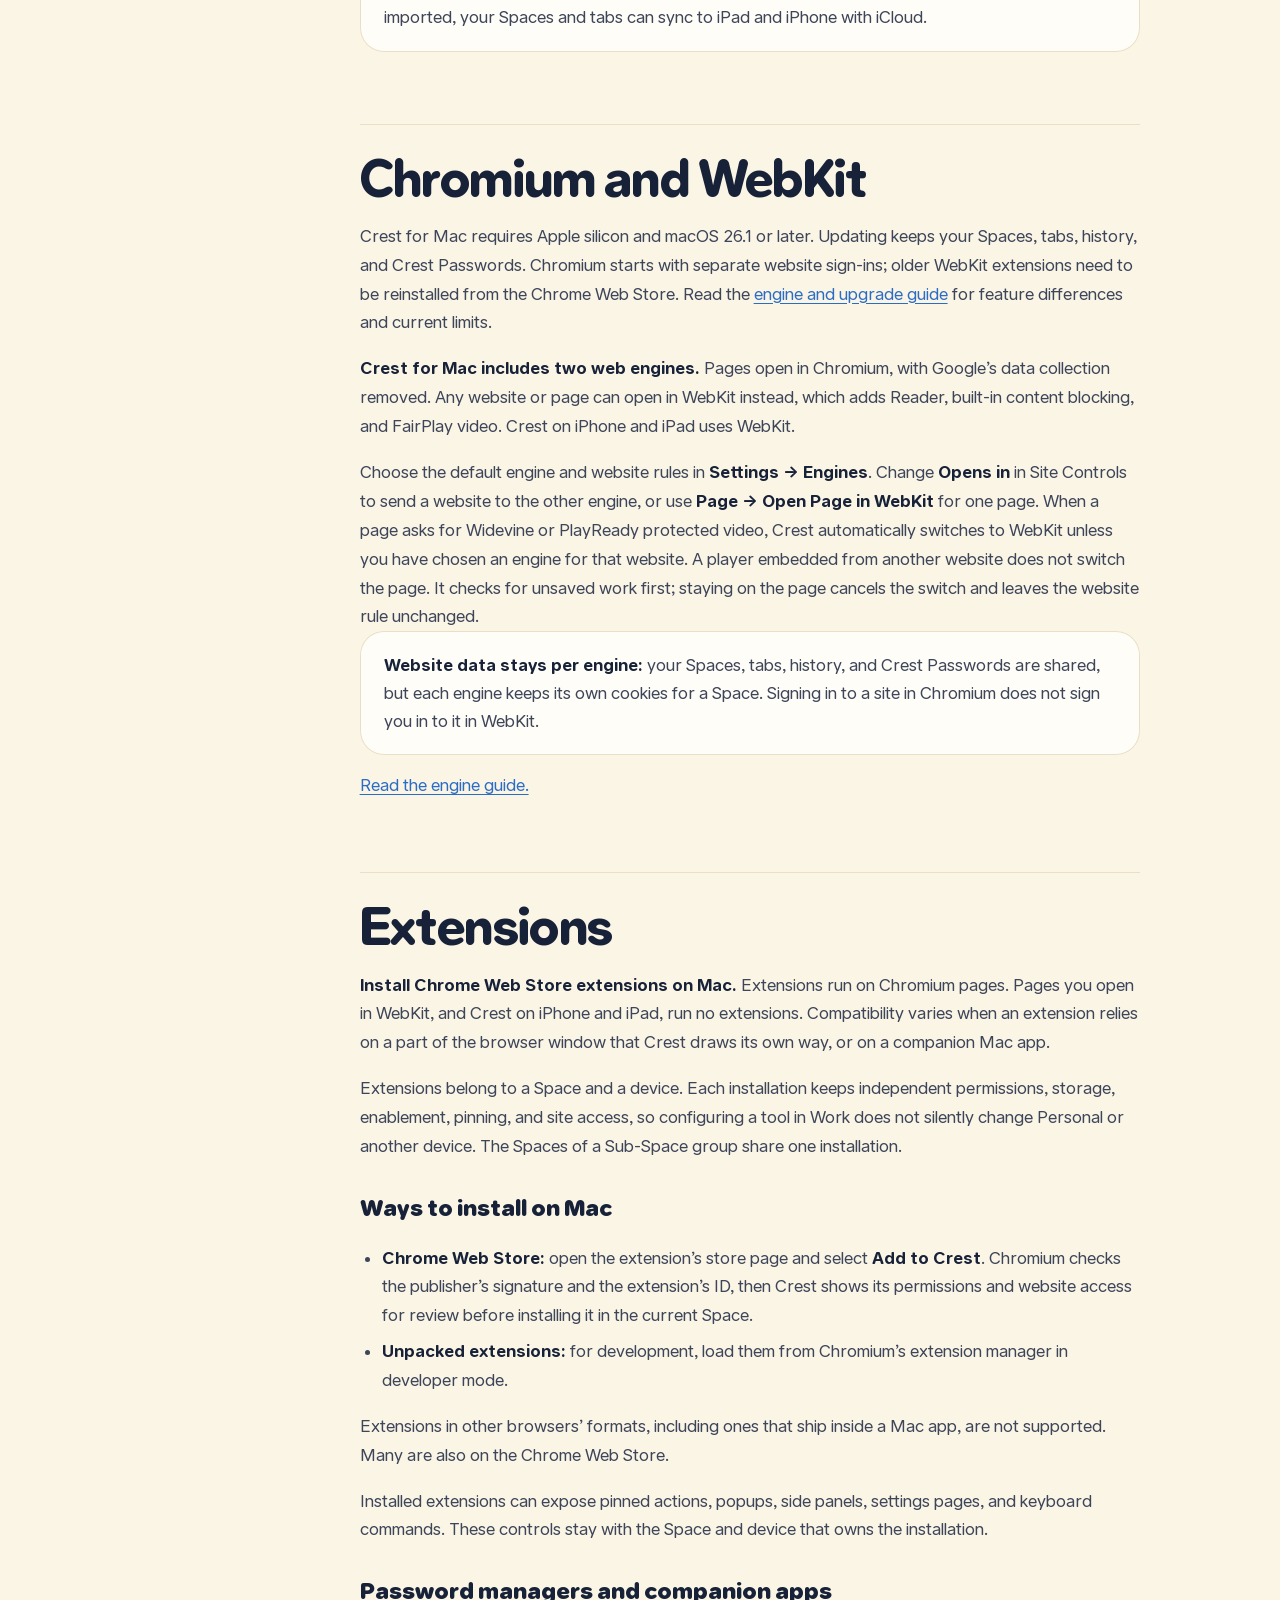
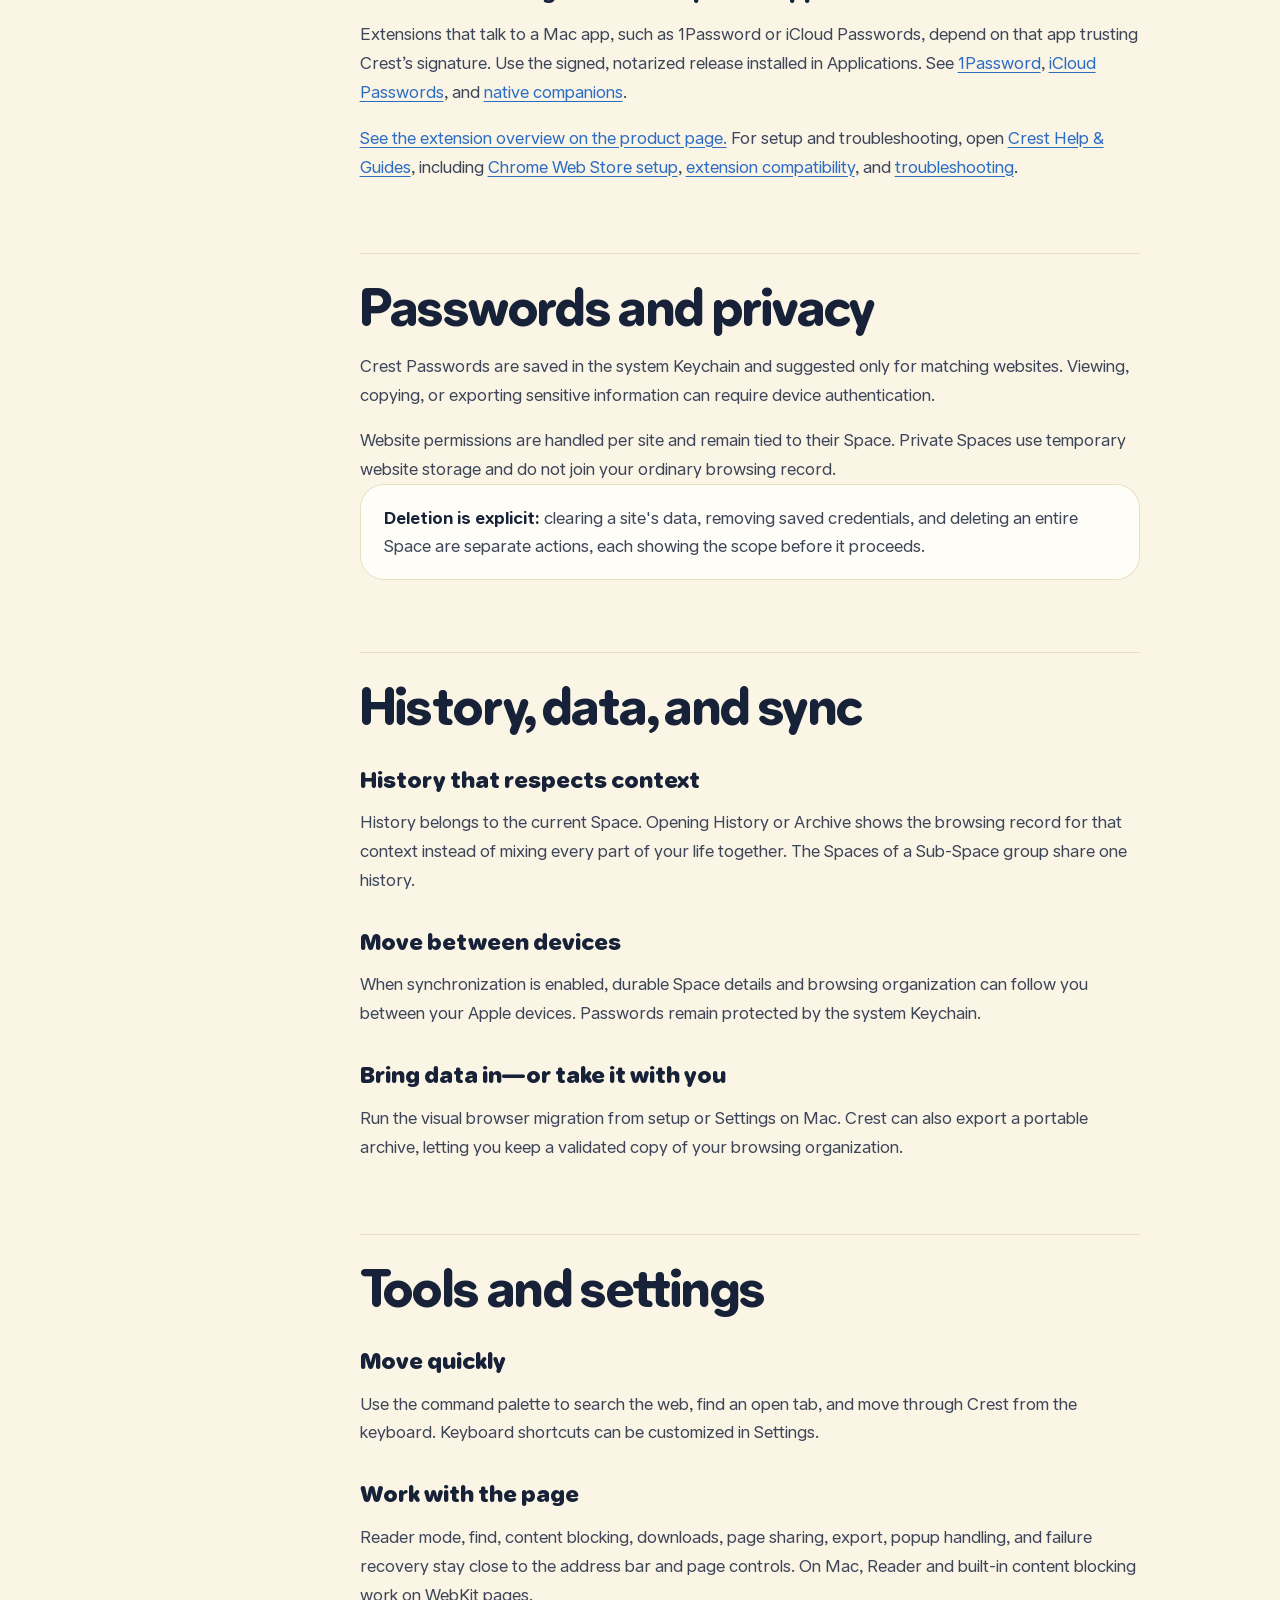
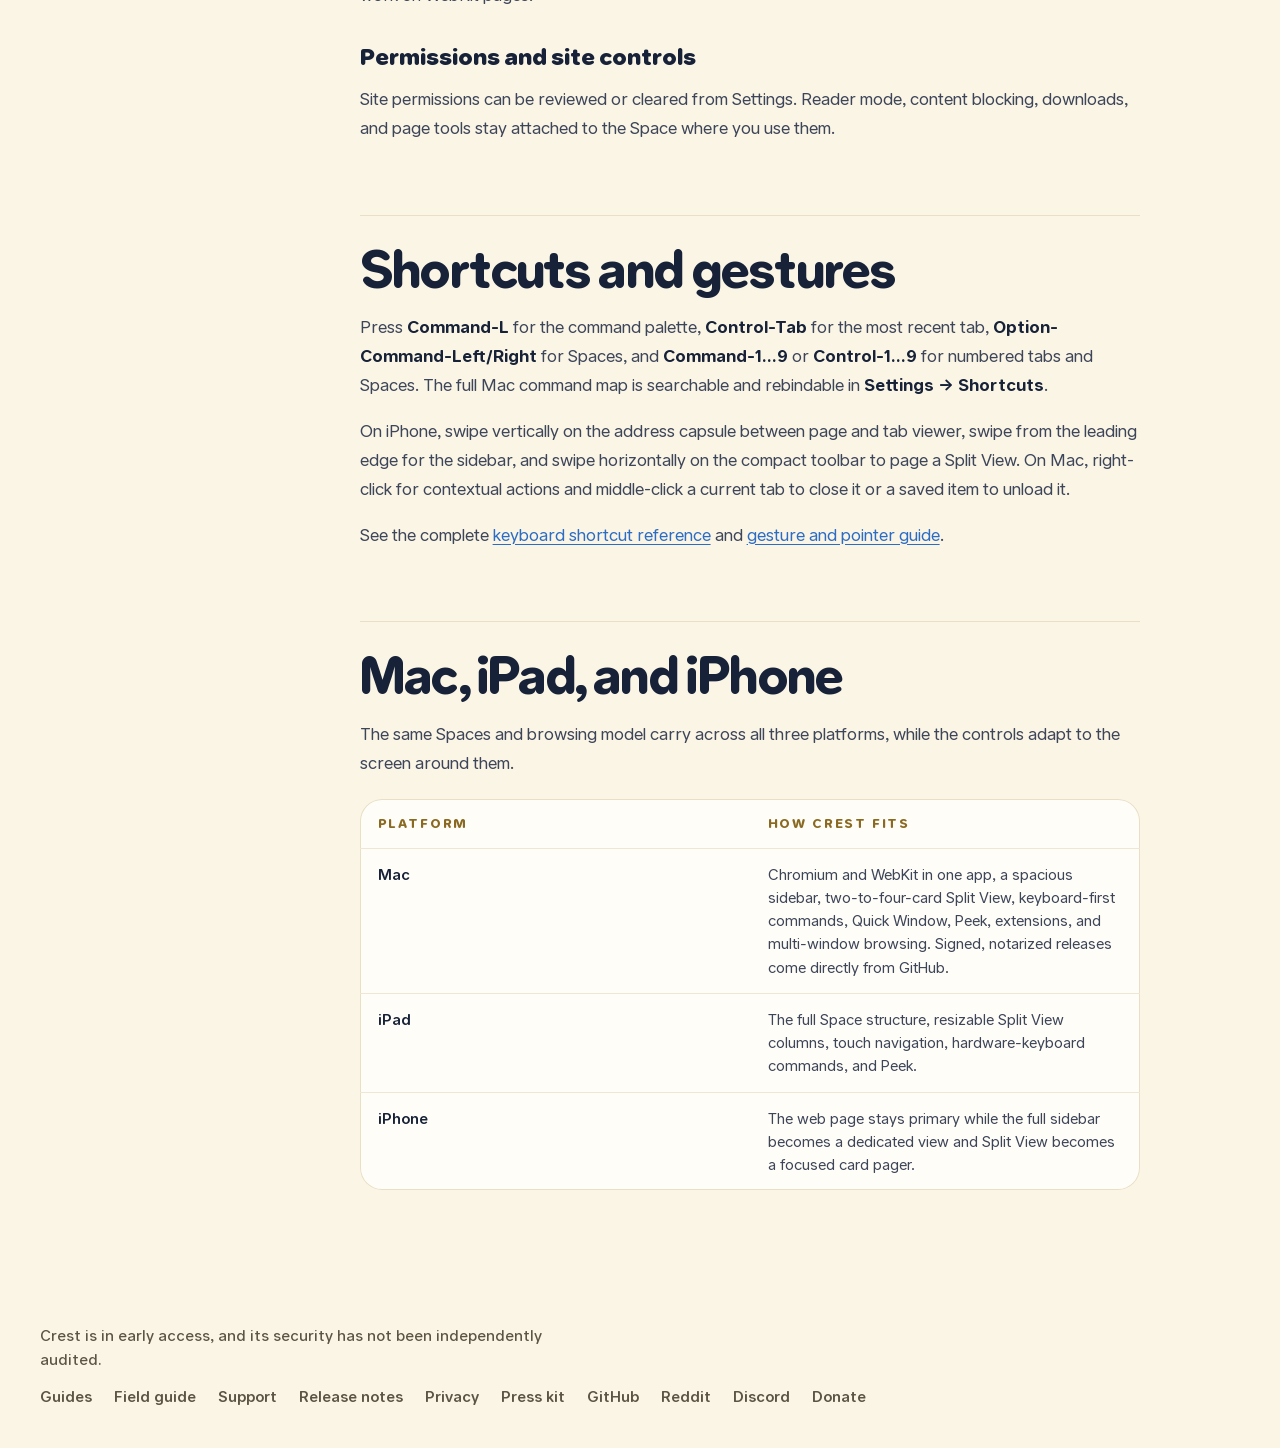
==== commit cfc5e3aa: "Give every release its own page on crestbrowser.com (crest-browser/Crest#1285) Release notes move ou" ====
--- a/site/docs/index.html
+++ b/site/docs/index.html
@@ -232,6 +232,7 @@
         <a href="../guides/">Guides</a>
         <a href="../docs/">Field guide</a>
         <a href="../support/">Support</a>
+        <a href="../releases/">Release notes</a>
         <a href="../privacy/">Privacy</a>
         <a href="../press/">Press kit</a>
         <a href="https://github.com/pauljoda/Crest">GitHub</a>
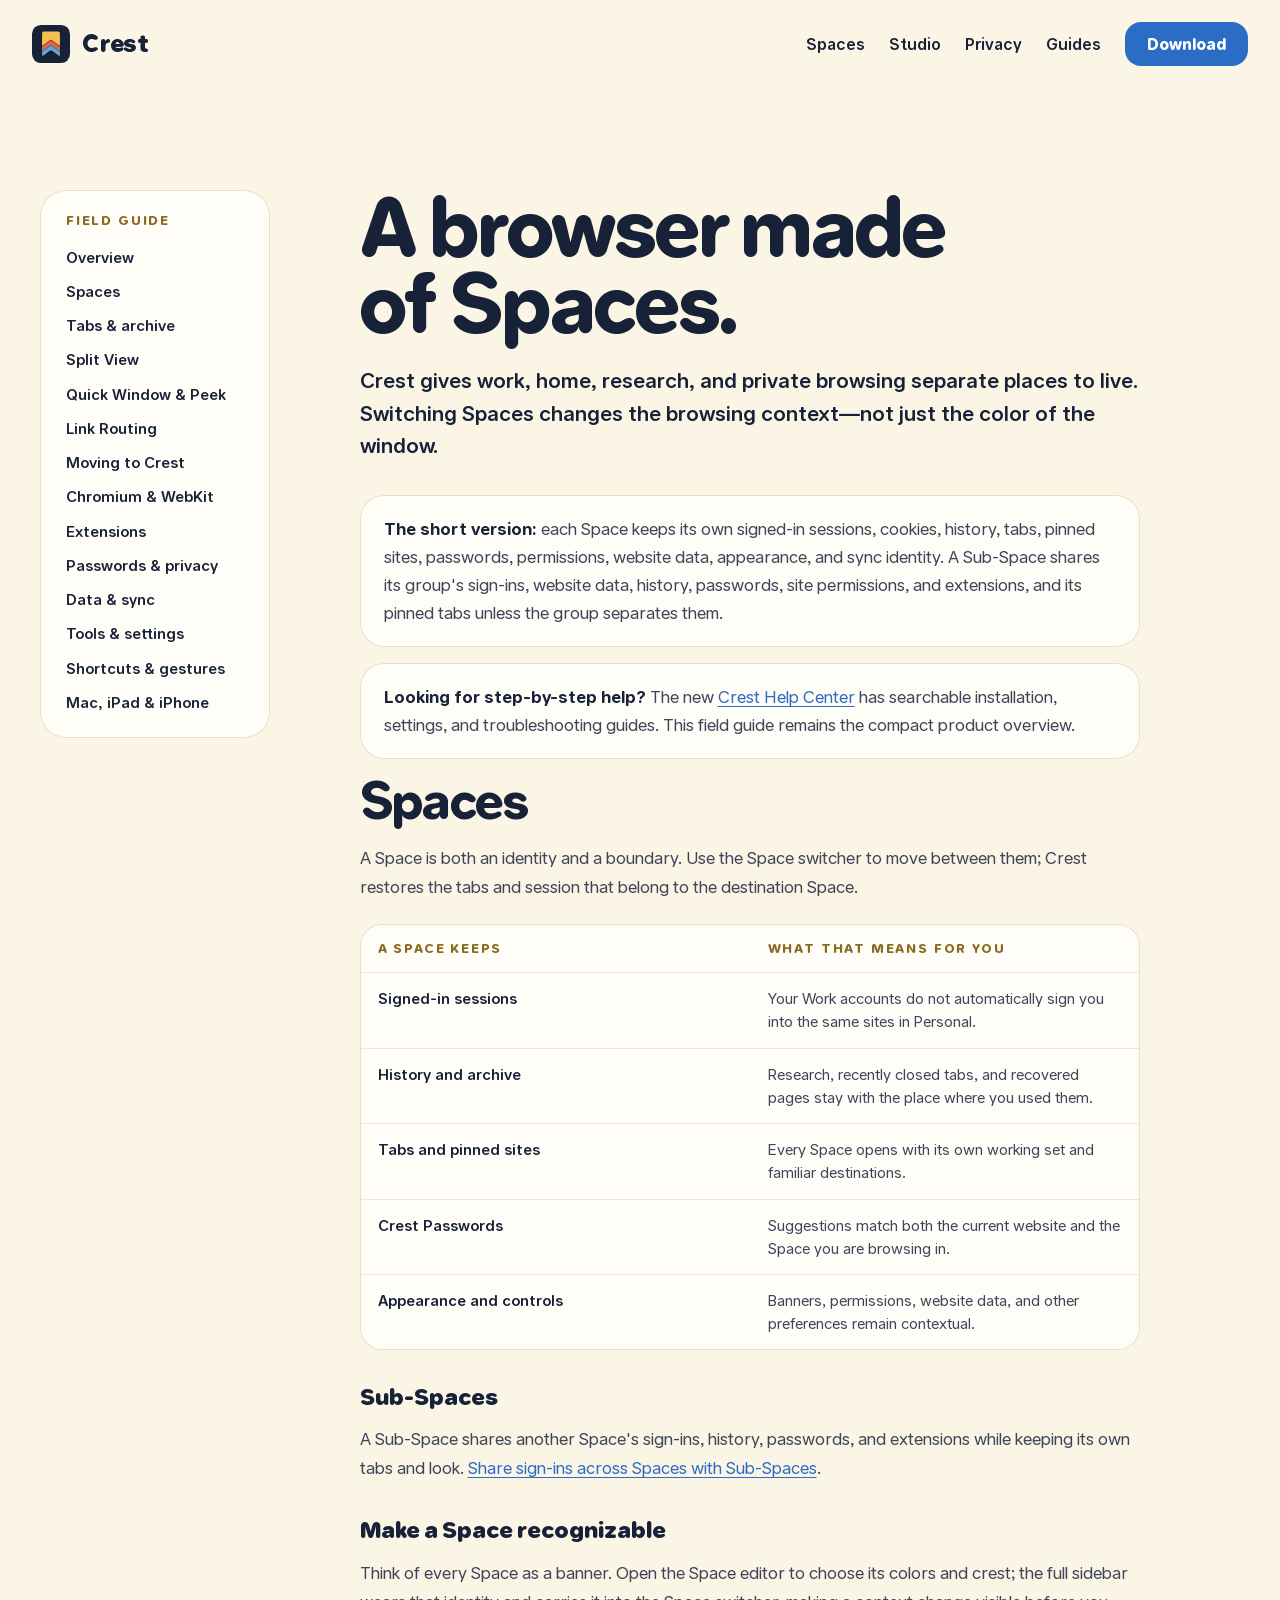
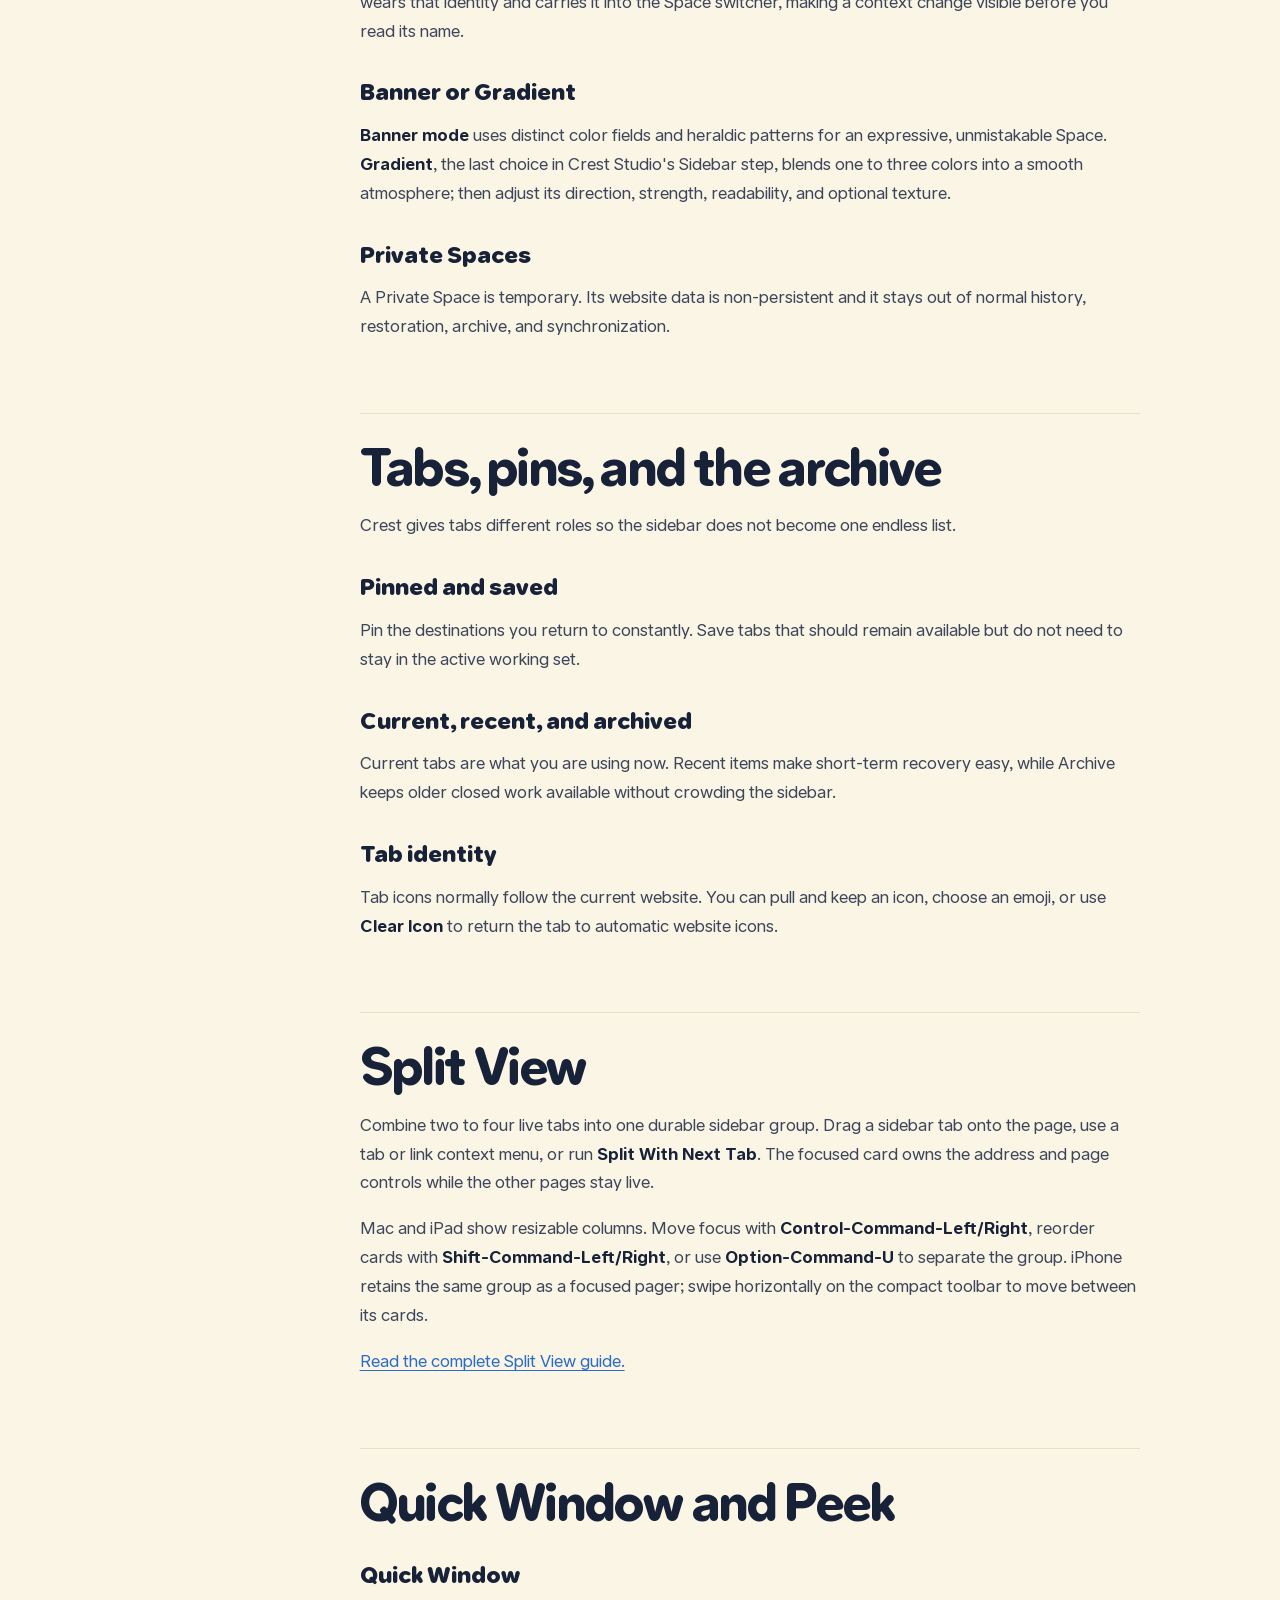
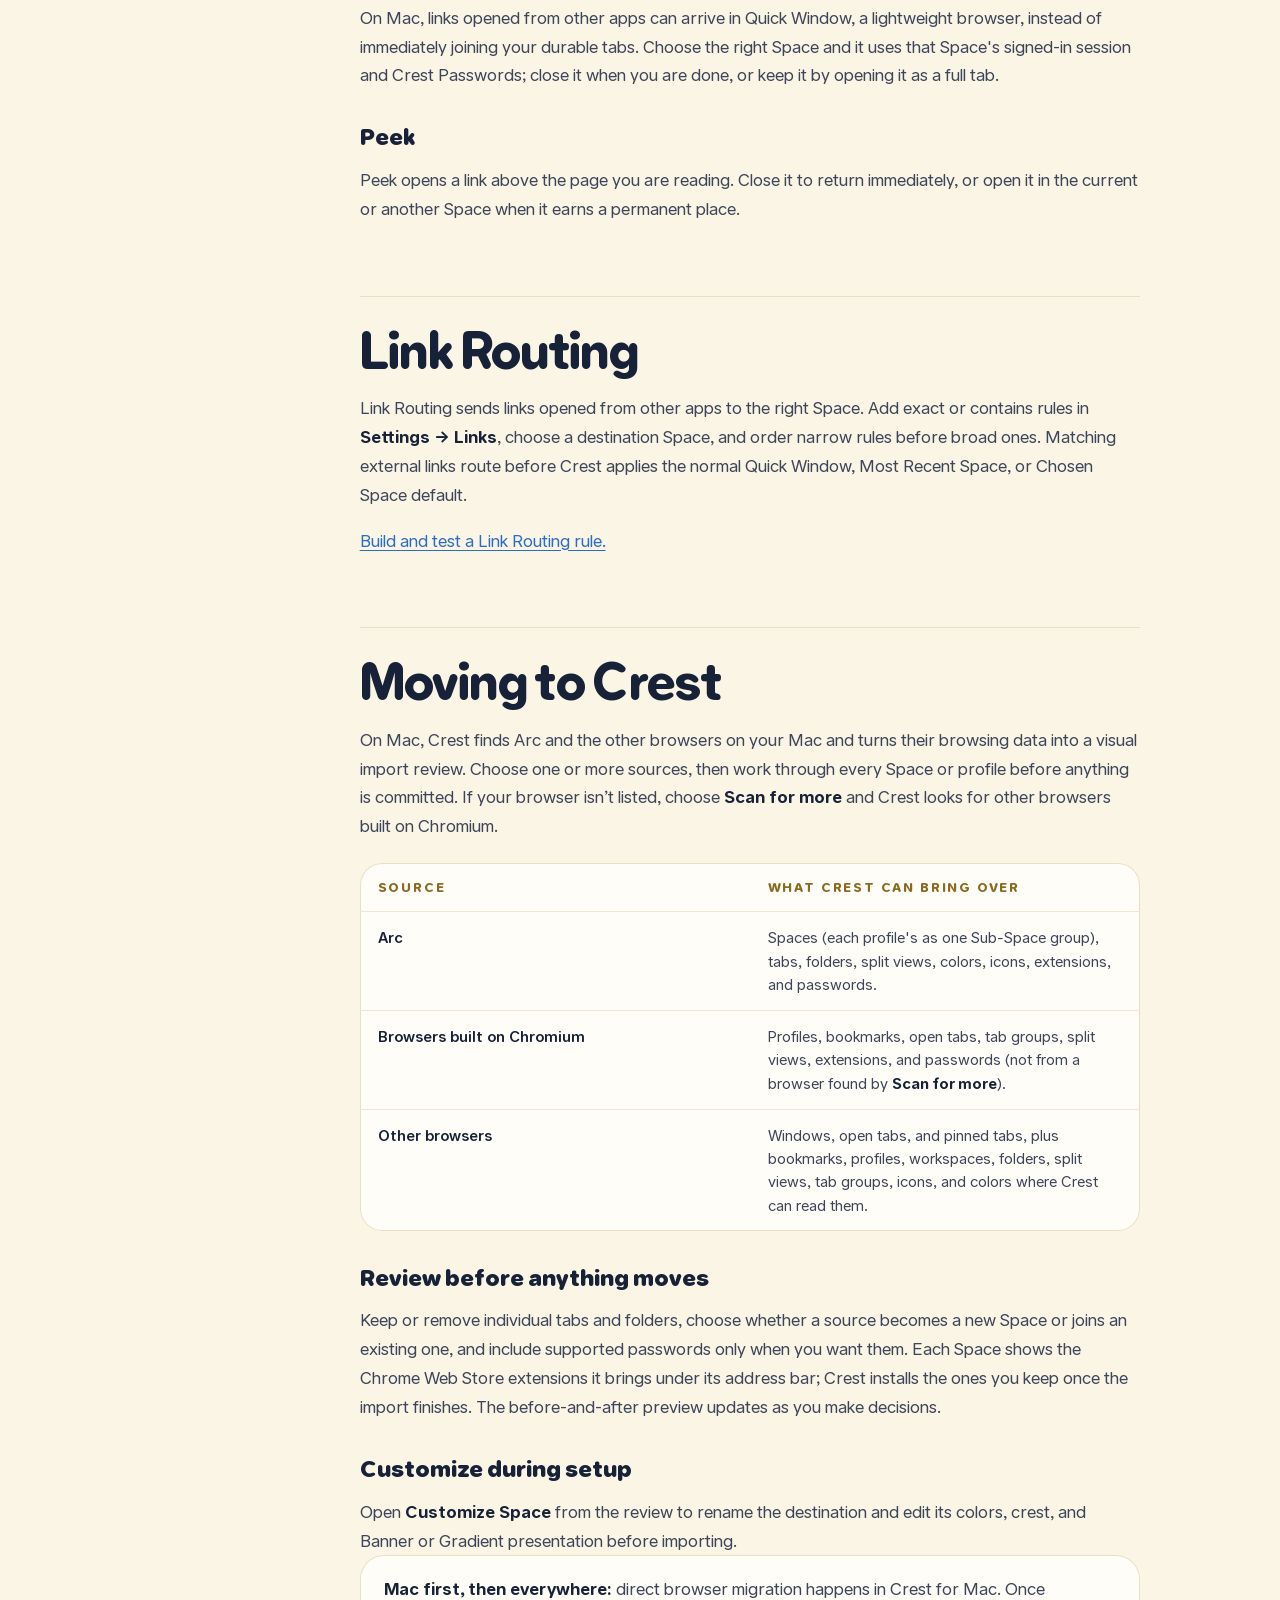
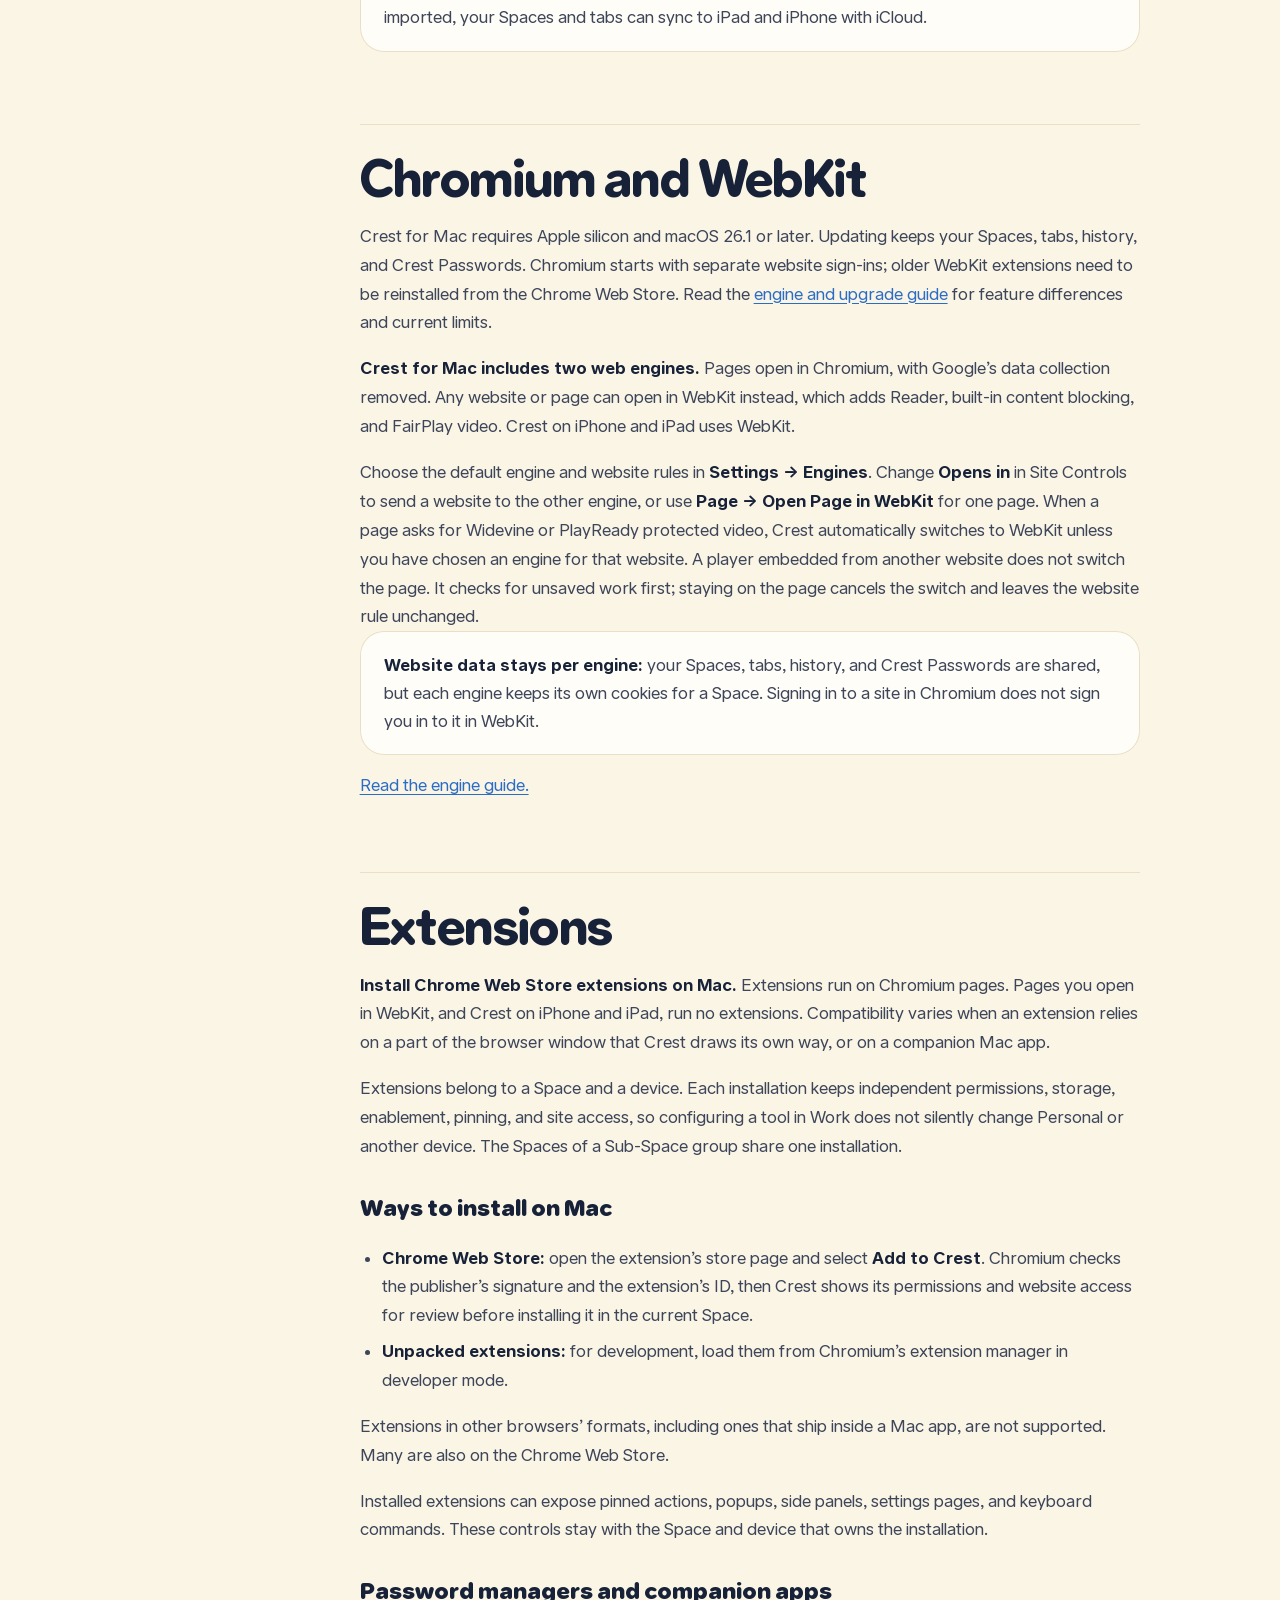
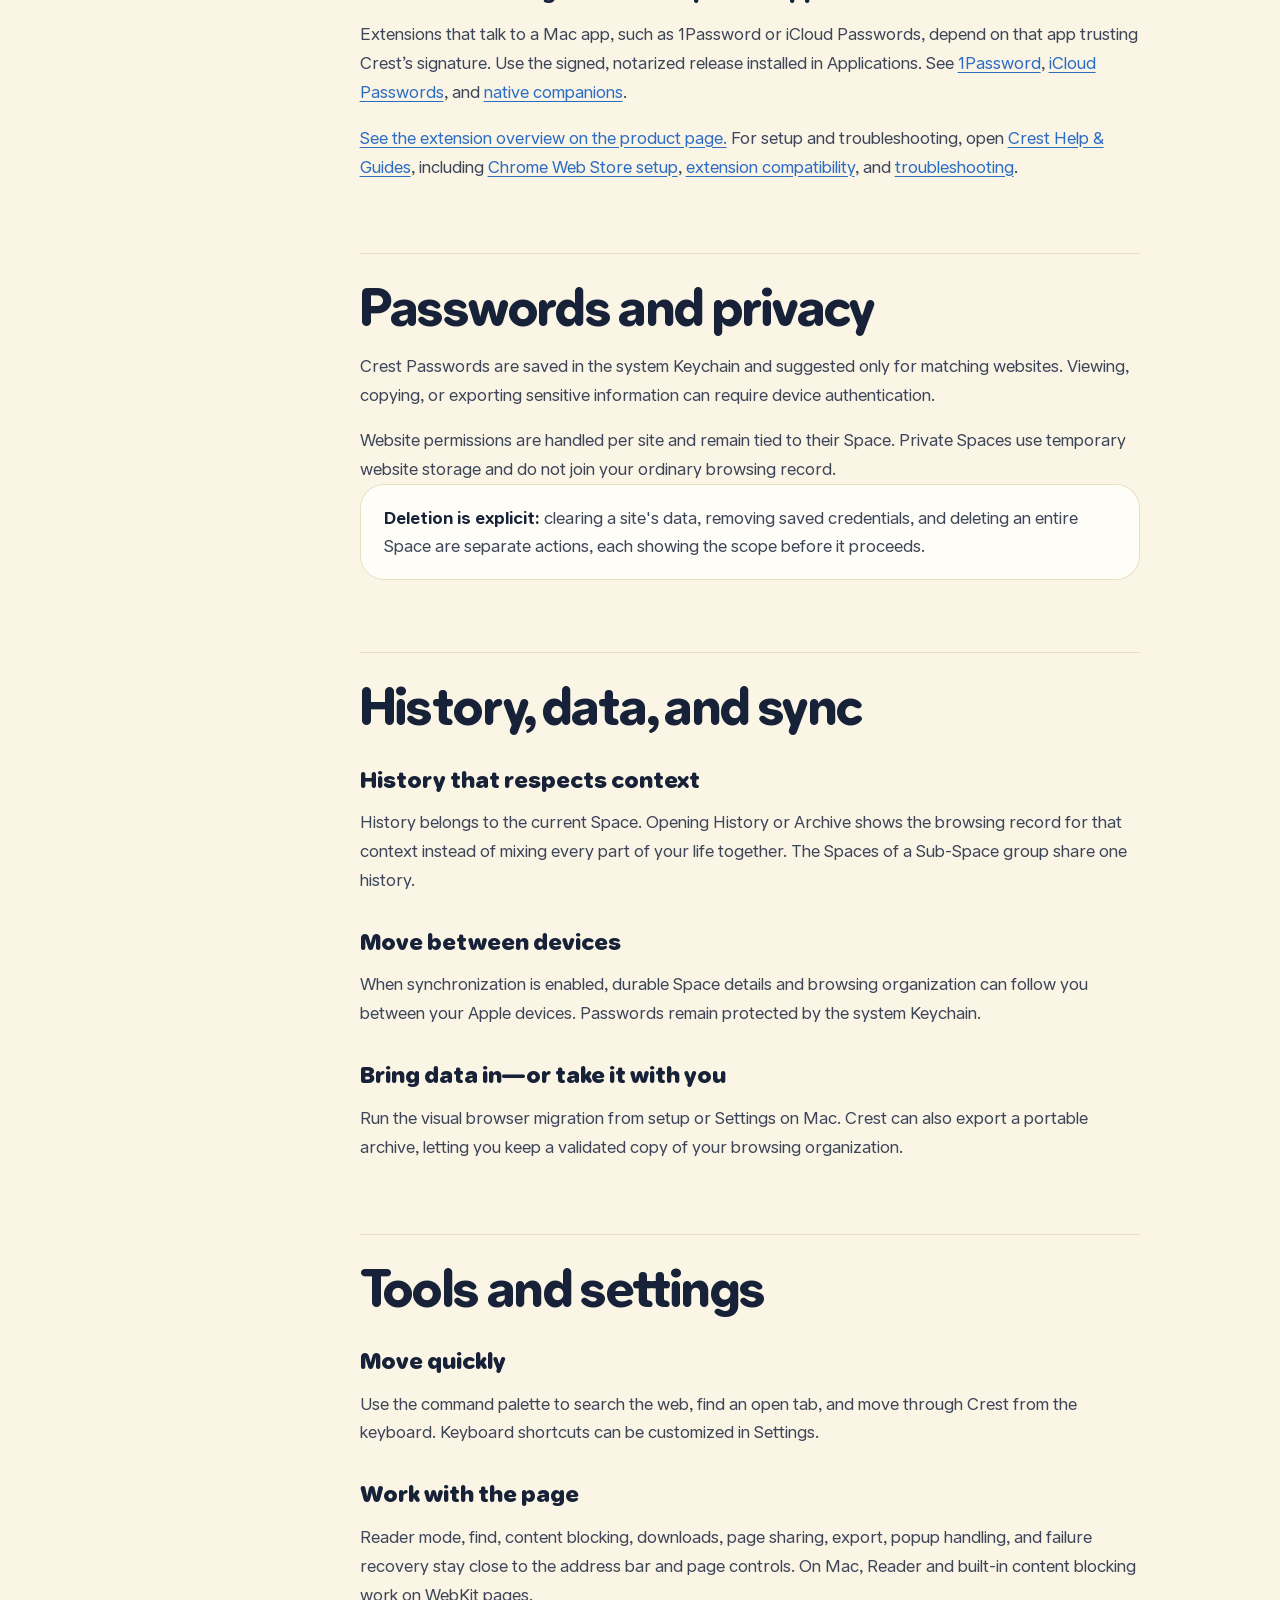
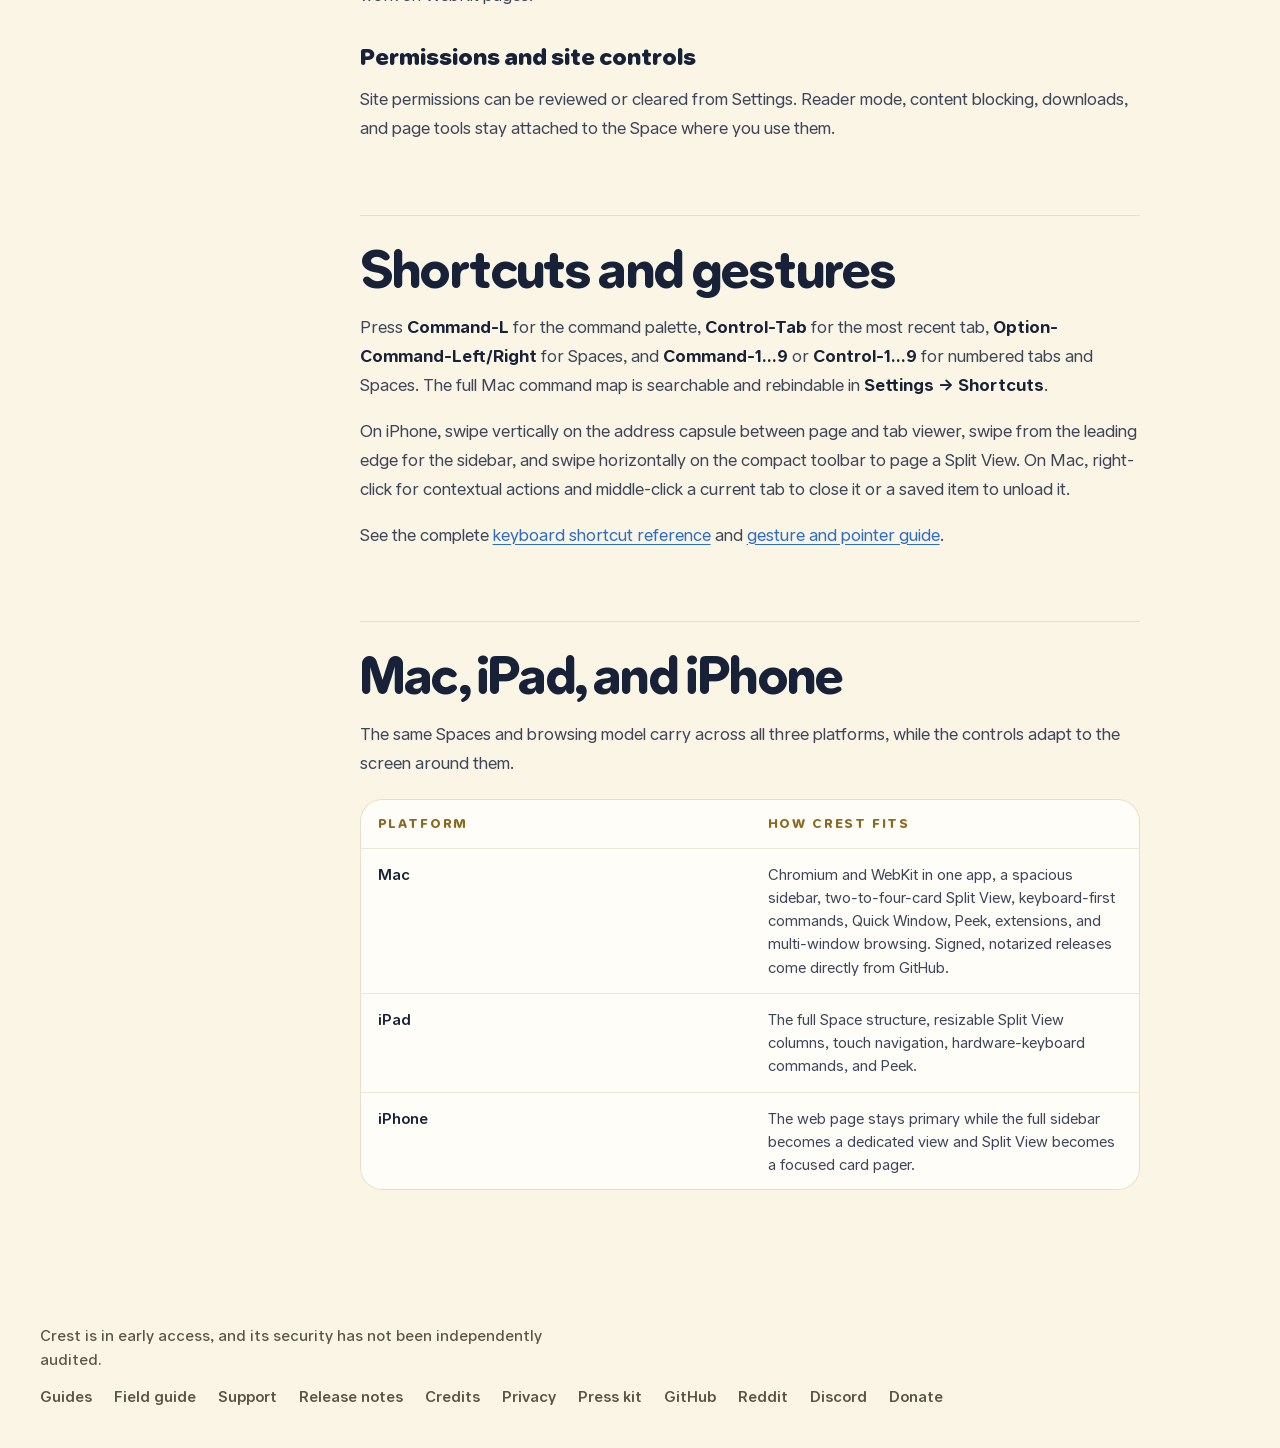
==== commit 6068ed67: "Add a credits page to crestbrowser.com (crest-browser/Crest#1289) The site's deploy now builds /cred" ====
--- a/site/docs/index.html
+++ b/site/docs/index.html
@@ -233,6 +233,7 @@
         <a href="../docs/">Field guide</a>
         <a href="../support/">Support</a>
         <a href="../releases/">Release notes</a>
+        <a href="../credits/">Credits</a>
         <a href="../privacy/">Privacy</a>
         <a href="../press/">Press kit</a>
         <a href="https://github.com/pauljoda/Crest">GitHub</a>
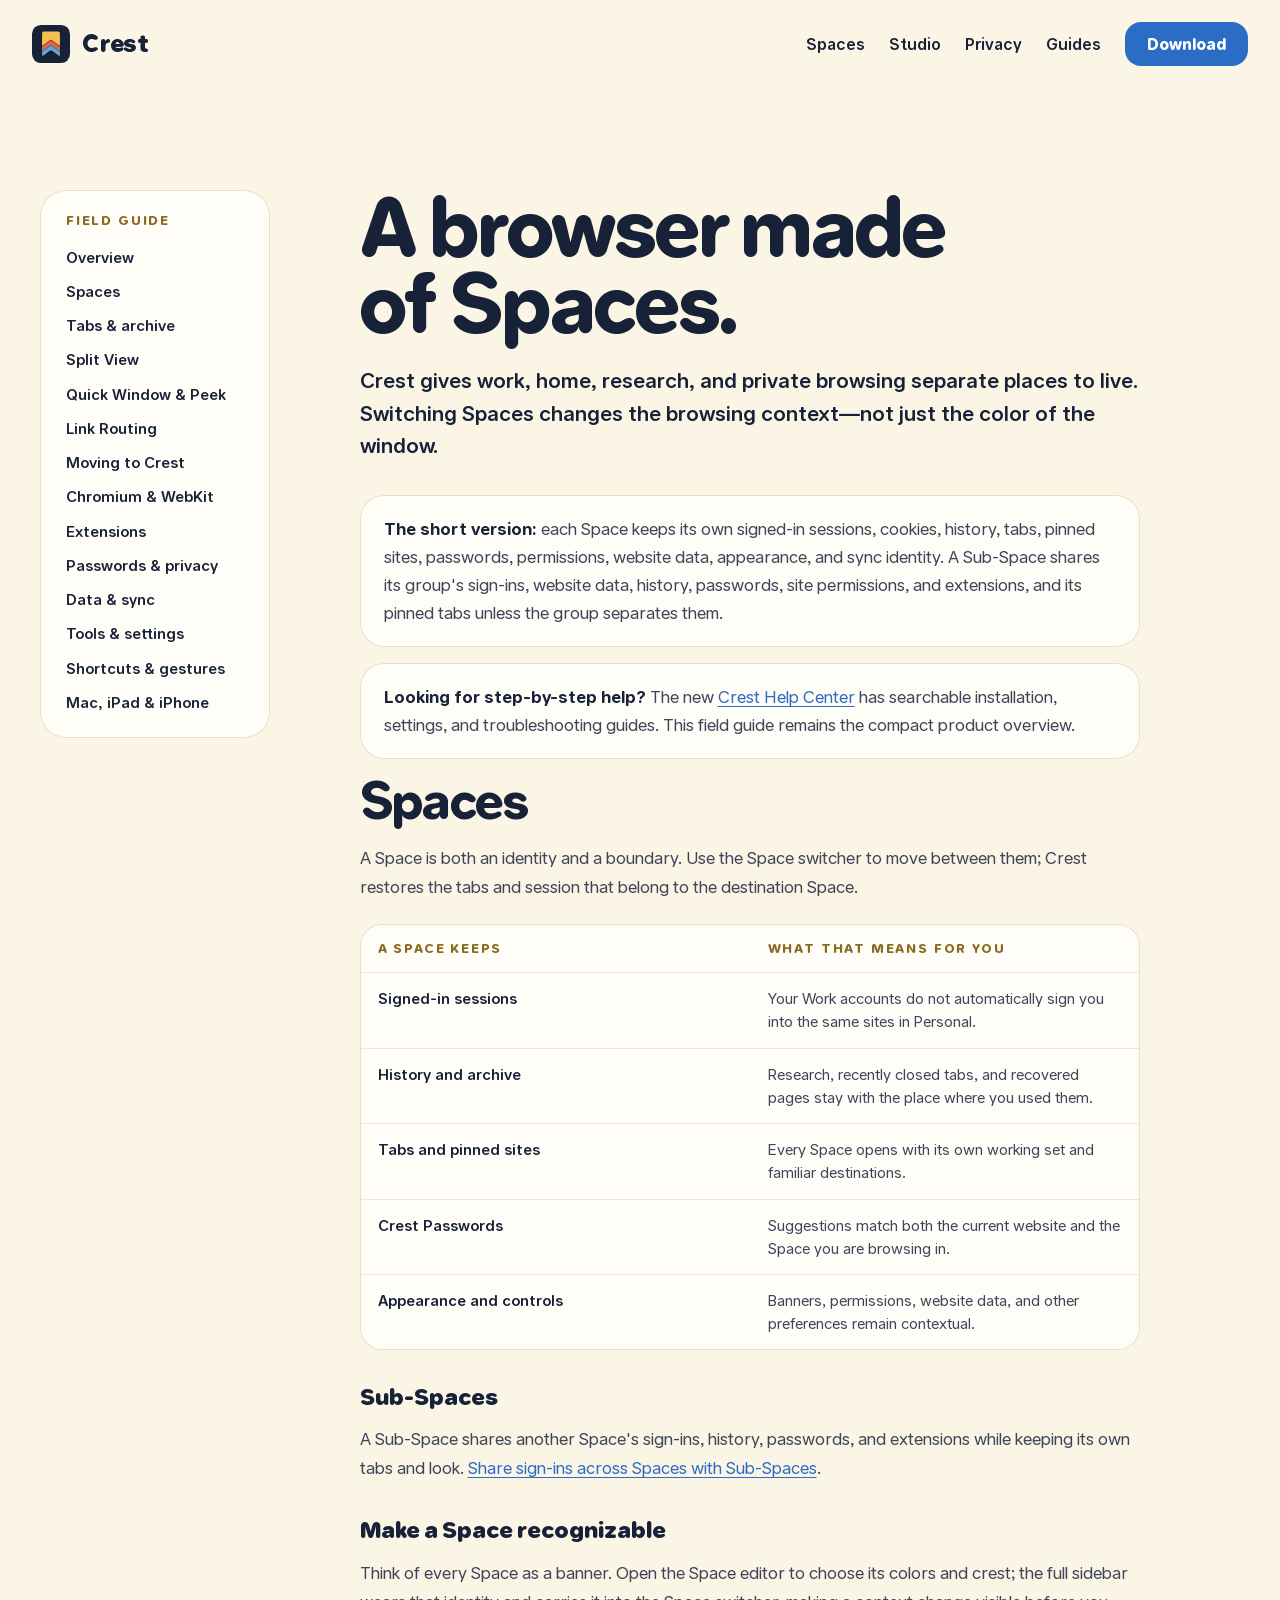
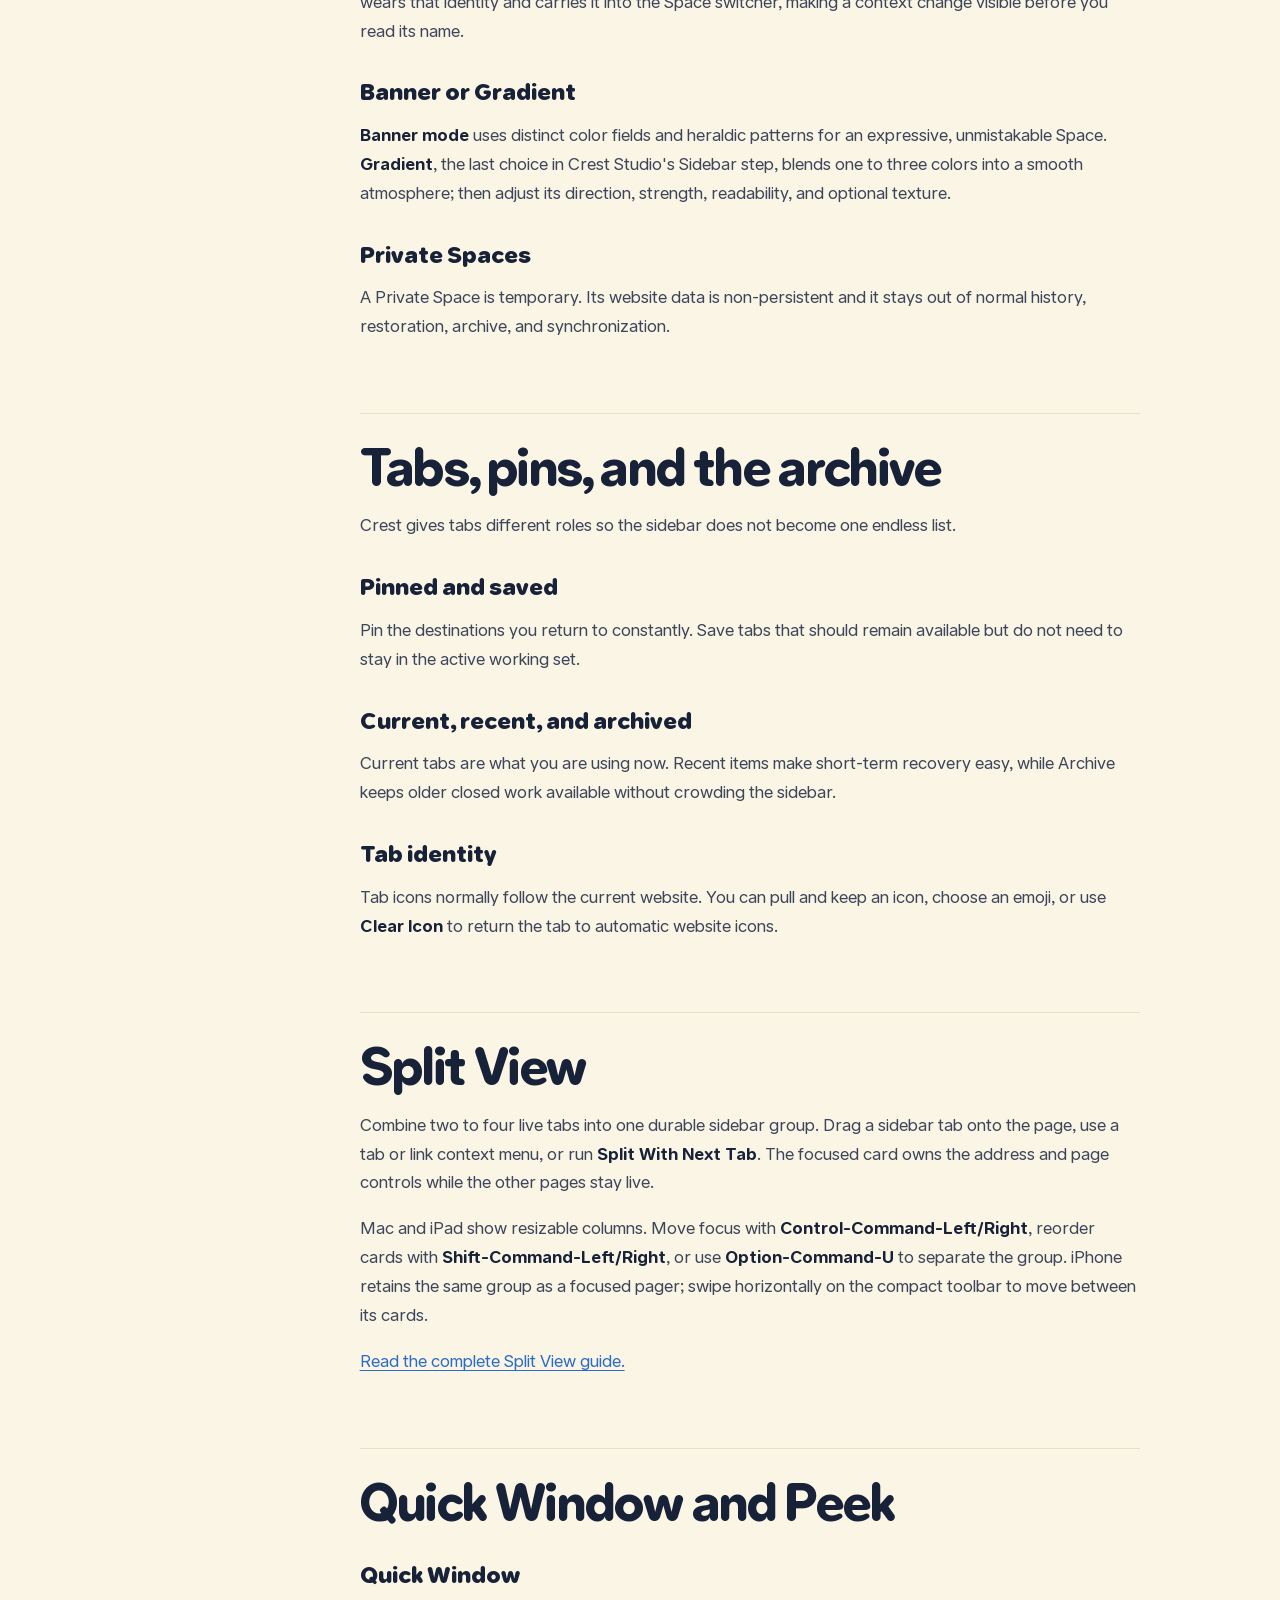
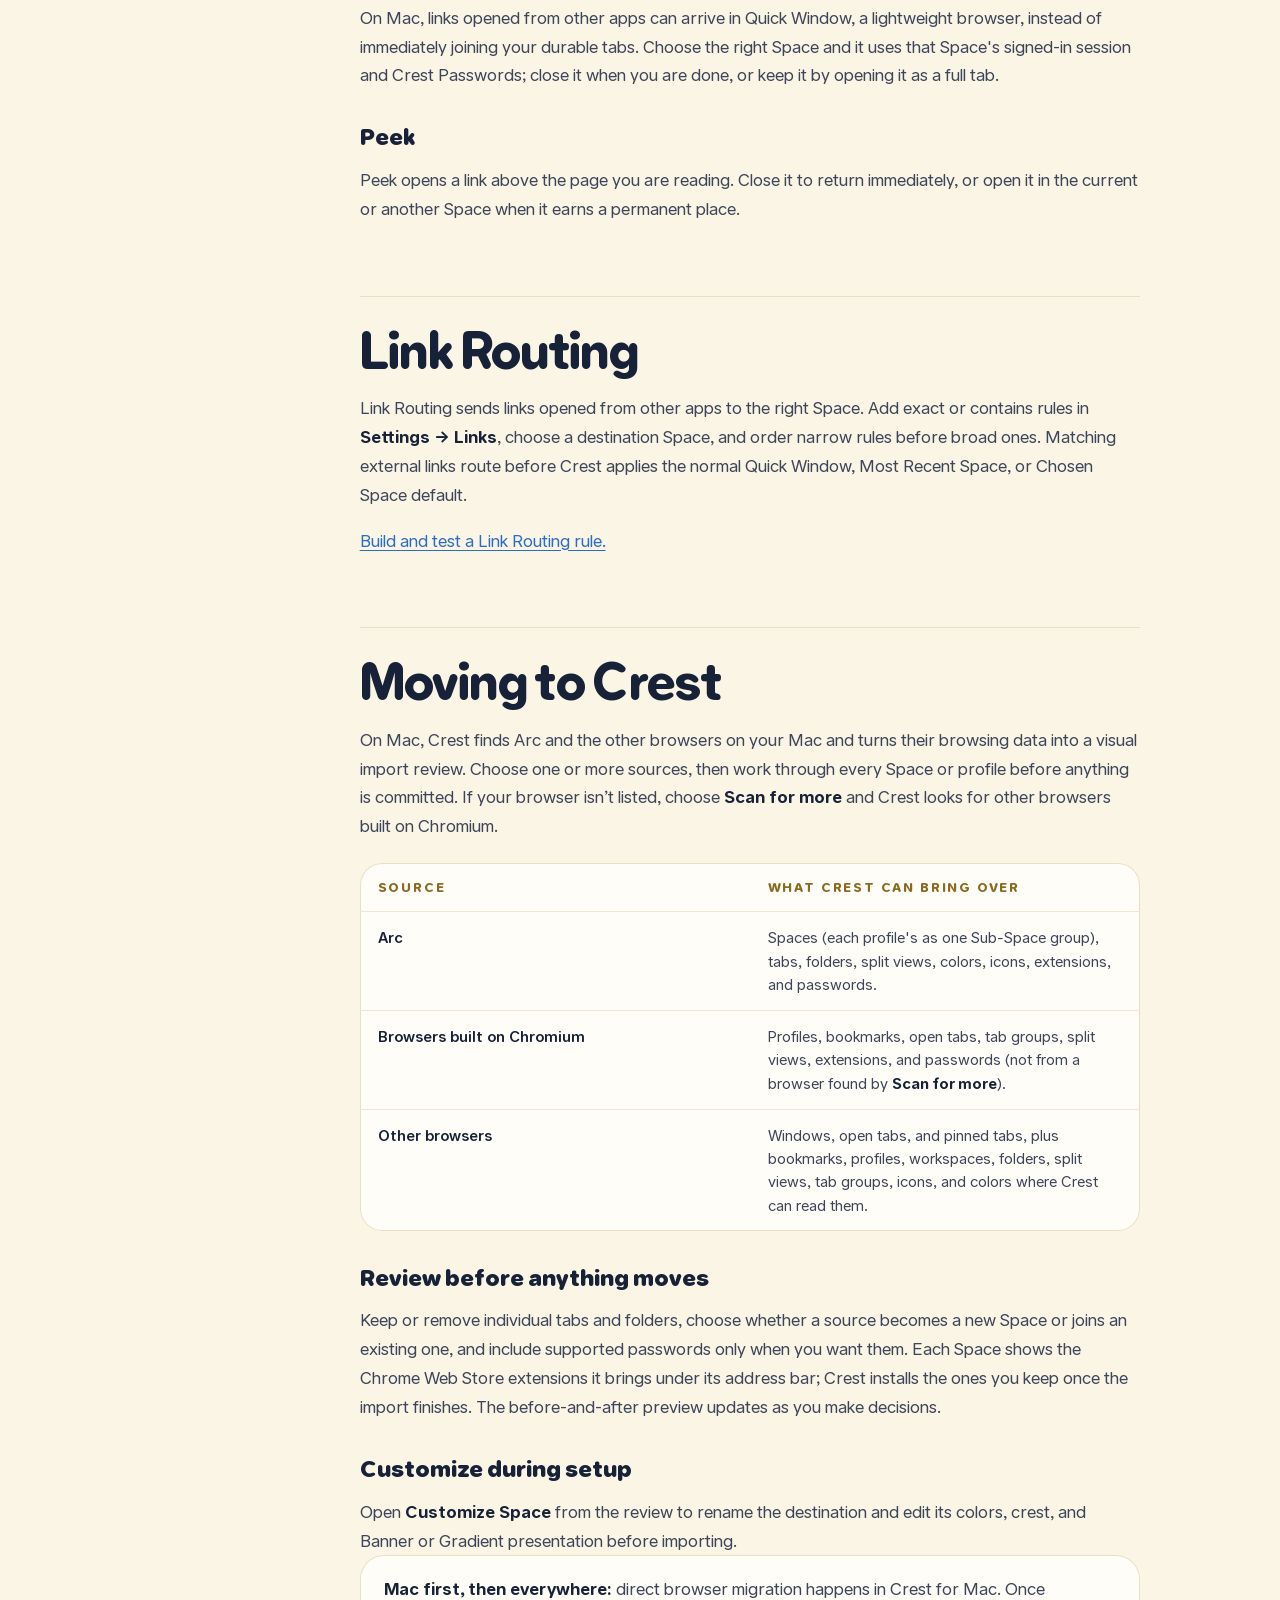
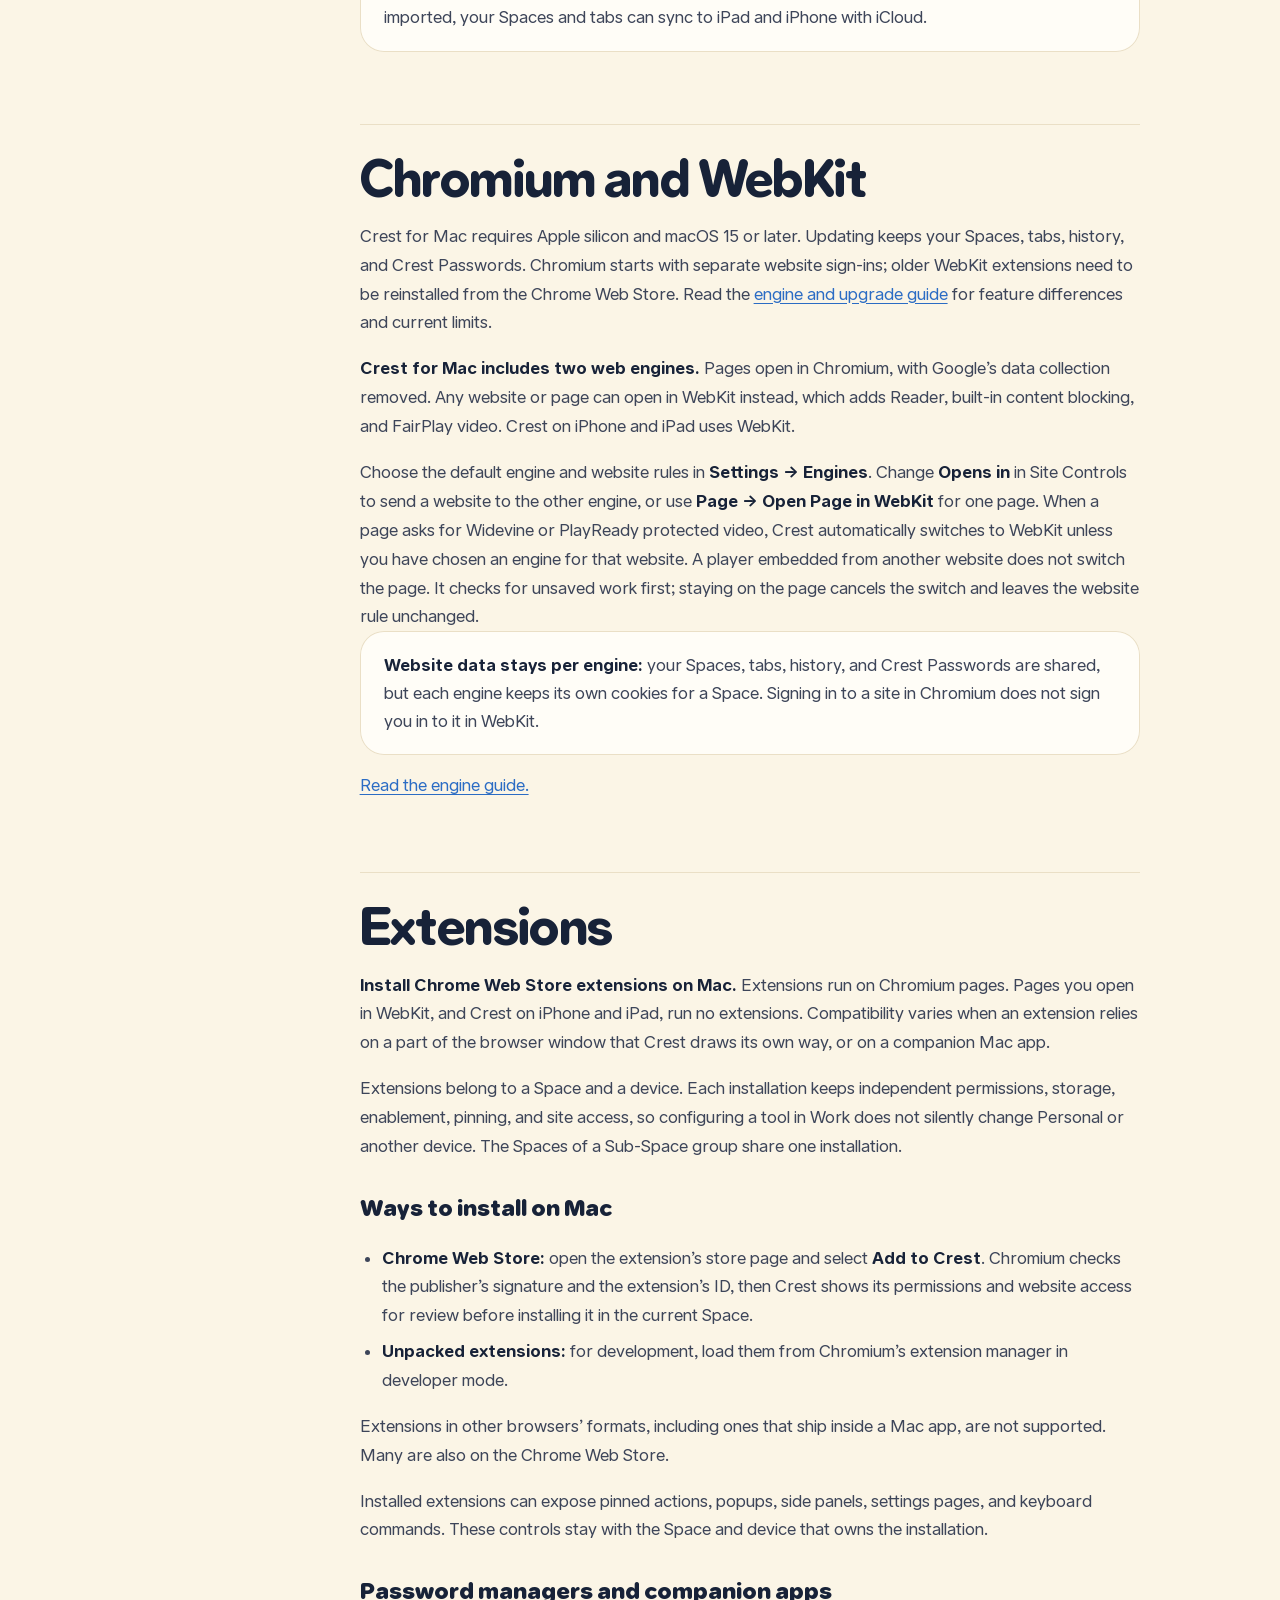
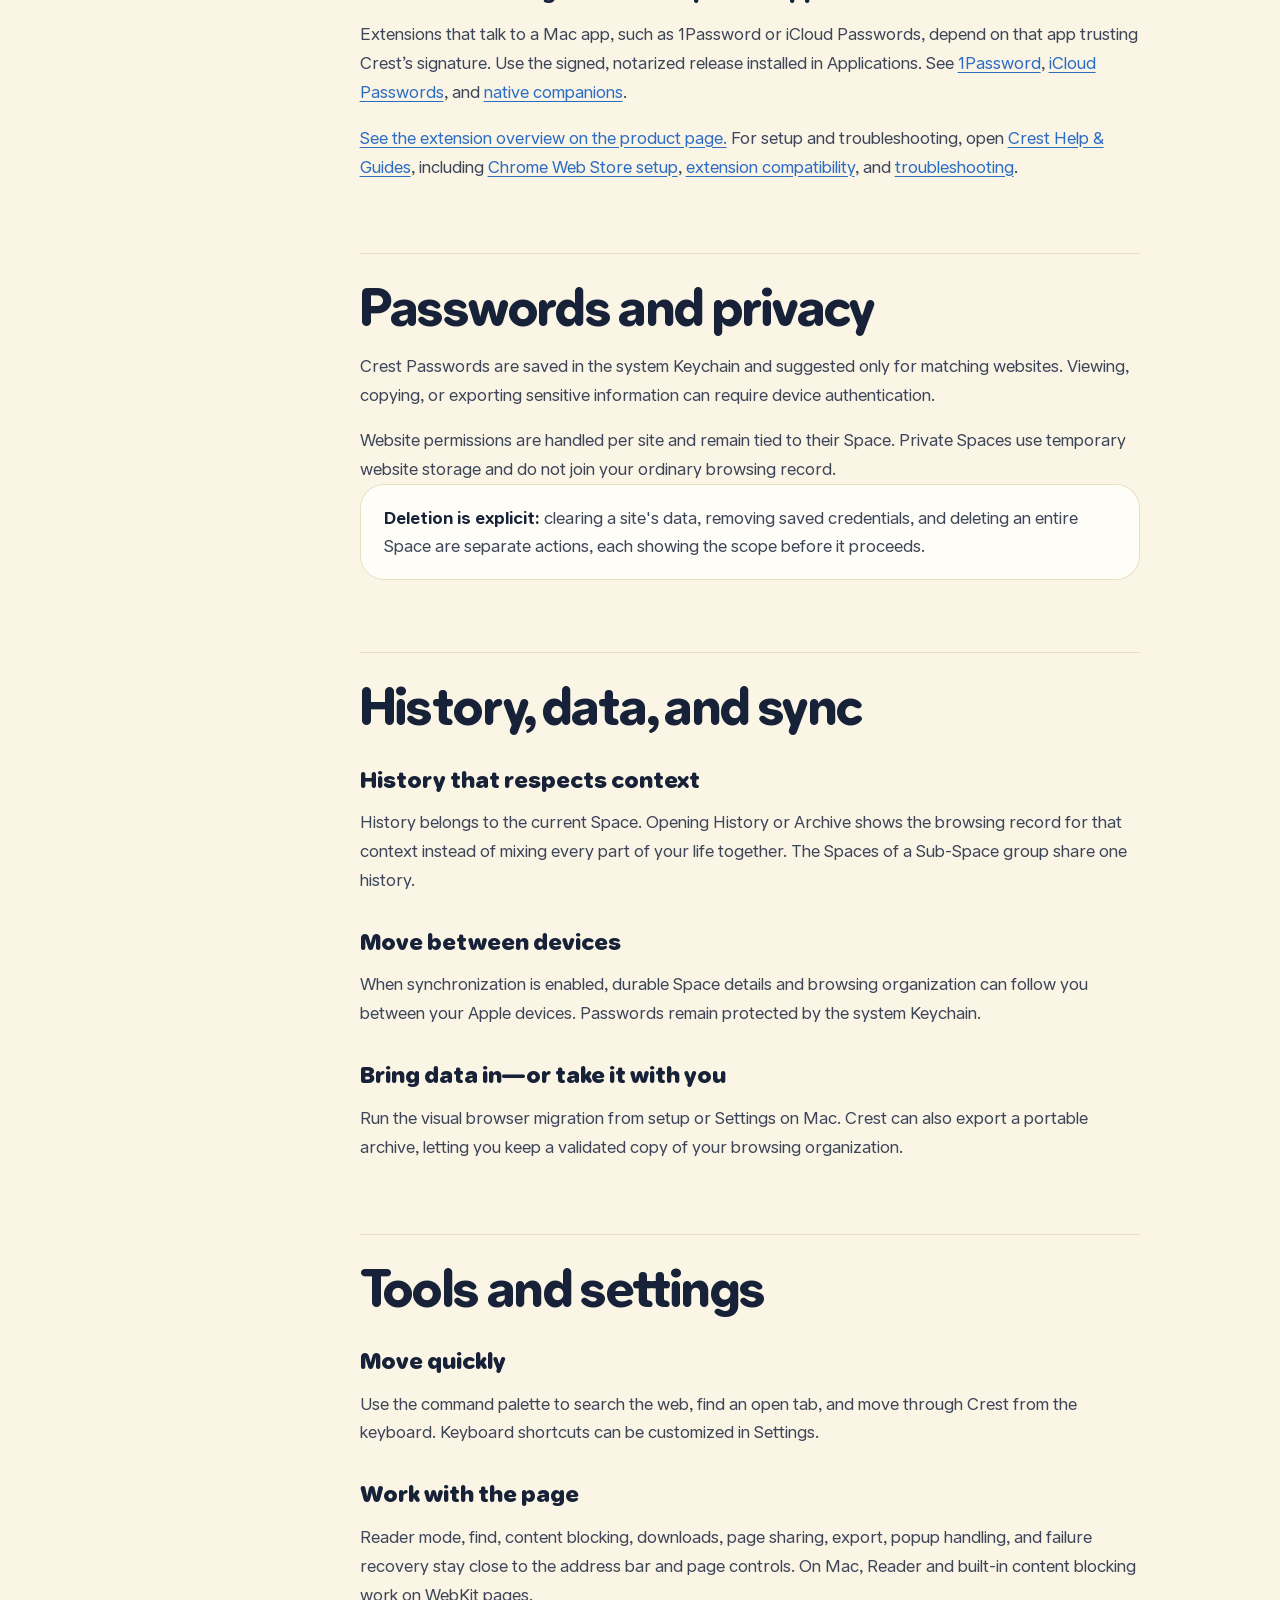
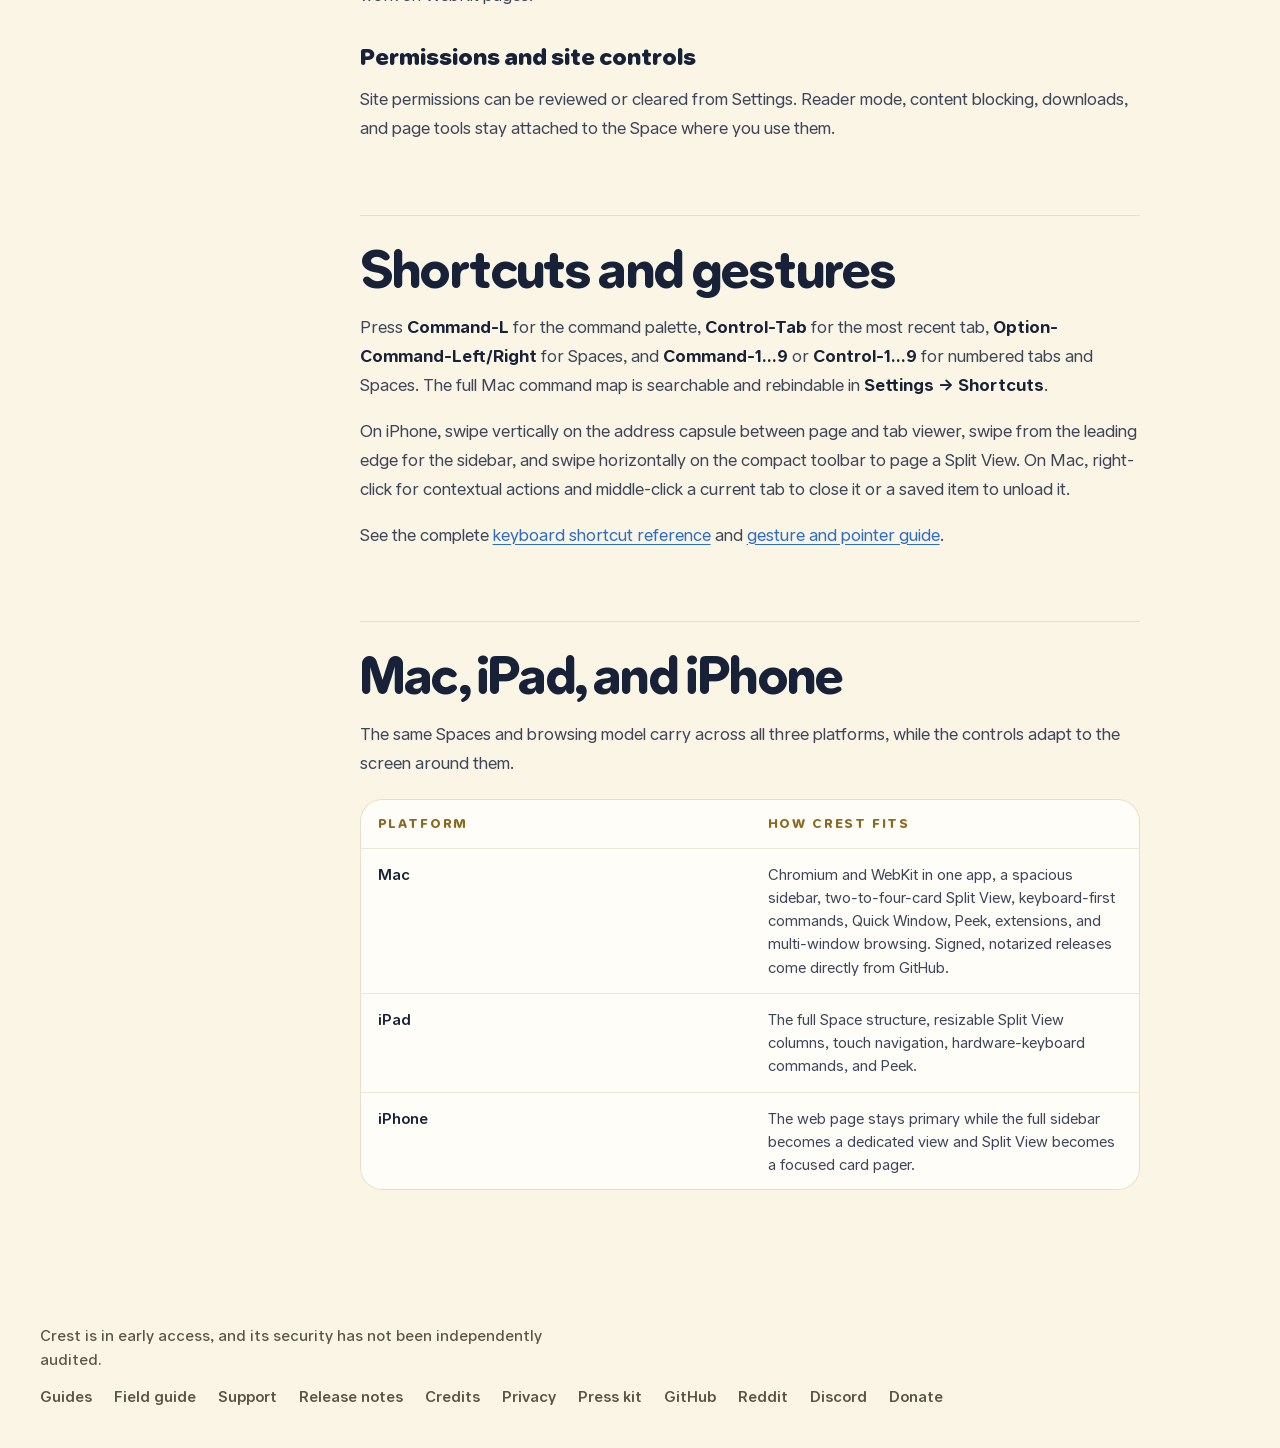
==== commit 9b53b417: "Say Crest for Mac runs on macOS 15 or later Crest's Mac minimum moves from macOS 26.1 to macOS 15 Se" ====
--- a/site/docs/index.html
+++ b/site/docs/index.html
@@ -167,7 +167,7 @@
       <div class="callout"><strong>Mac first, then everywhere:</strong> direct browser migration happens in Crest for Mac. Once imported, your Spaces and tabs can sync to iPad and iPhone with iCloud.</div>
 
       <h2 id="engines">Chromium and WebKit</h2>
-      <p>Crest for Mac requires Apple silicon and macOS 26.1 or later. Updating keeps your Spaces, tabs, history, and Crest Passwords. Chromium starts with separate website sign-ins; older WebKit extensions need to be reinstalled from the Chrome Web Store. Read the <a href="../guides/engines/">engine and upgrade guide</a> for feature differences and current limits.</p>
+      <p>Crest for Mac requires Apple silicon and macOS 15 or later. Updating keeps your Spaces, tabs, history, and Crest Passwords. Chromium starts with separate website sign-ins; older WebKit extensions need to be reinstalled from the Chrome Web Store. Read the <a href="../guides/engines/">engine and upgrade guide</a> for feature differences and current limits.</p>
       <p><strong>Crest for Mac includes two web engines.</strong> Pages open in Chromium, with Google&rsquo;s data collection removed. Any website or page can open in WebKit instead, which adds Reader, built-in content blocking, and FairPlay video. Crest on iPhone and iPad uses WebKit.</p>
       <p>Choose the default engine and website rules in <strong>Settings &rarr; Engines</strong>. Change <strong>Opens in</strong> in Site Controls to send a website to the other engine, or use <strong>Page &rarr; Open Page in WebKit</strong> for one page. When a page asks for Widevine or PlayReady protected video, Crest automatically switches to WebKit unless you have chosen an engine for that website. A player embedded from another website does not switch the page. It checks for unsaved work first; staying on the page cancels the switch and leaves the website rule unchanged.</p>
       <div class="callout"><strong>Website data stays per engine:</strong> your Spaces, tabs, history, and Crest Passwords are shared, but each engine keeps its own cookies for a Space. Signing in to a site in Chromium does not sign you in to it in WebKit.</div>
@@ -236,7 +236,7 @@
         <a href="../credits/">Credits</a>
         <a href="../privacy/">Privacy</a>
         <a href="../press/">Press kit</a>
-        <a href="https://github.com/pauljoda/Crest">GitHub</a>
+        <a href="https://github.com/crest-browser/Crest">GitHub</a>
         <a href="https://www.reddit.com/r/CrestBrowser">Reddit</a>
         <a href="https://discord.gg/gjrM5qMB6x">Discord</a>
         <a href="https://ko-fi.com/pauljoda/tiers">Donate</a>
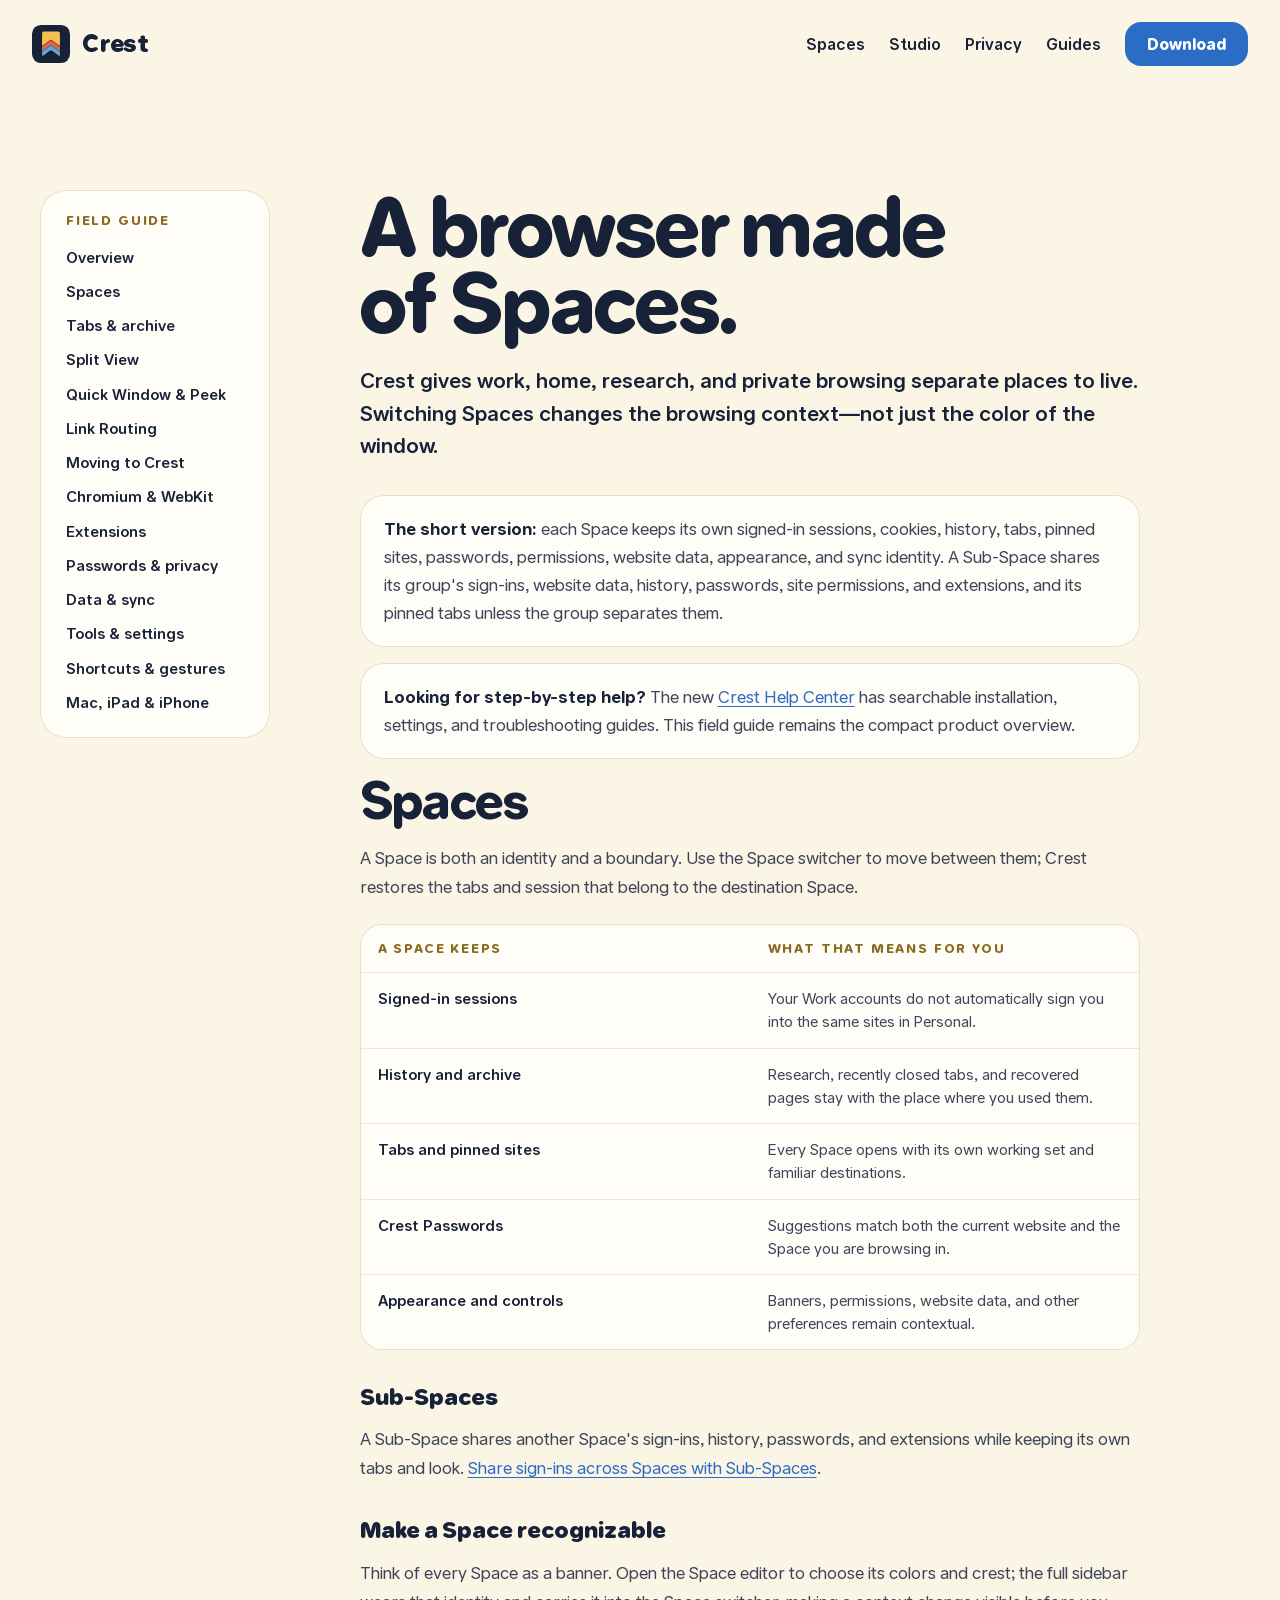
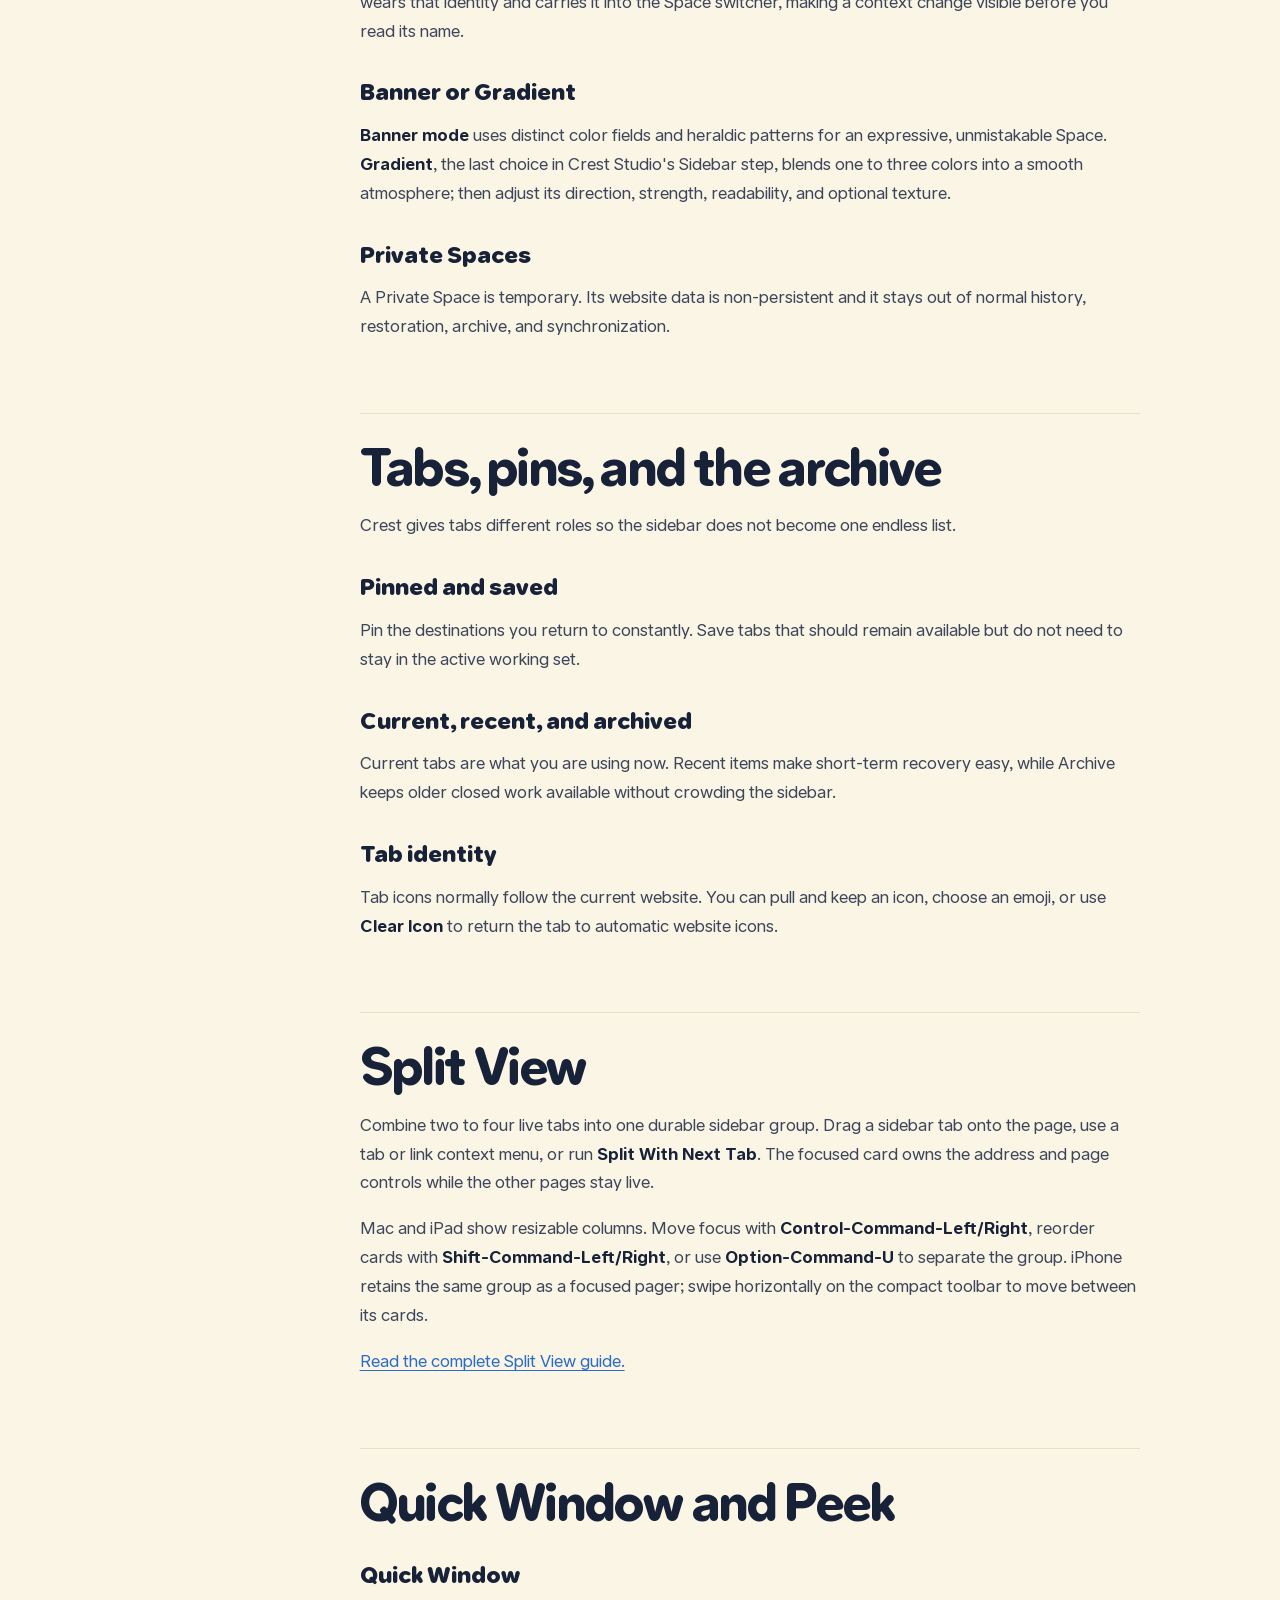
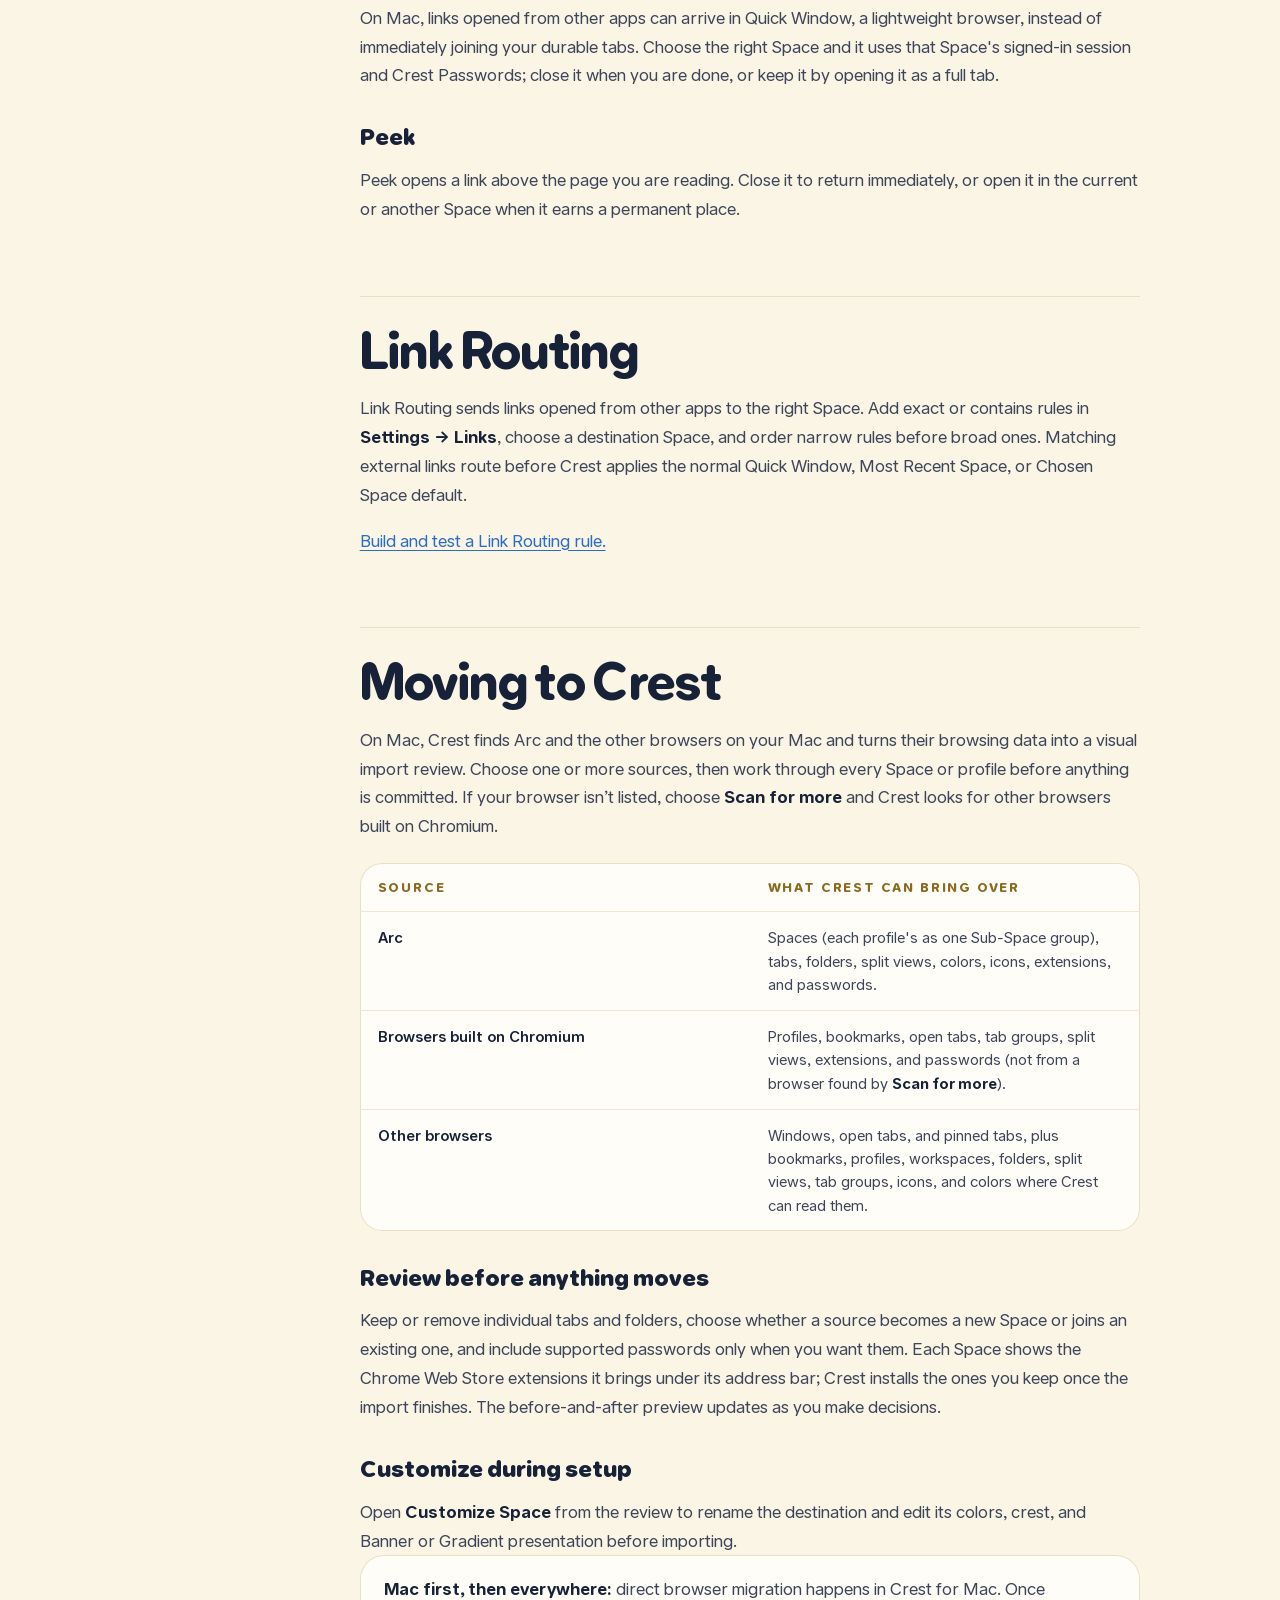
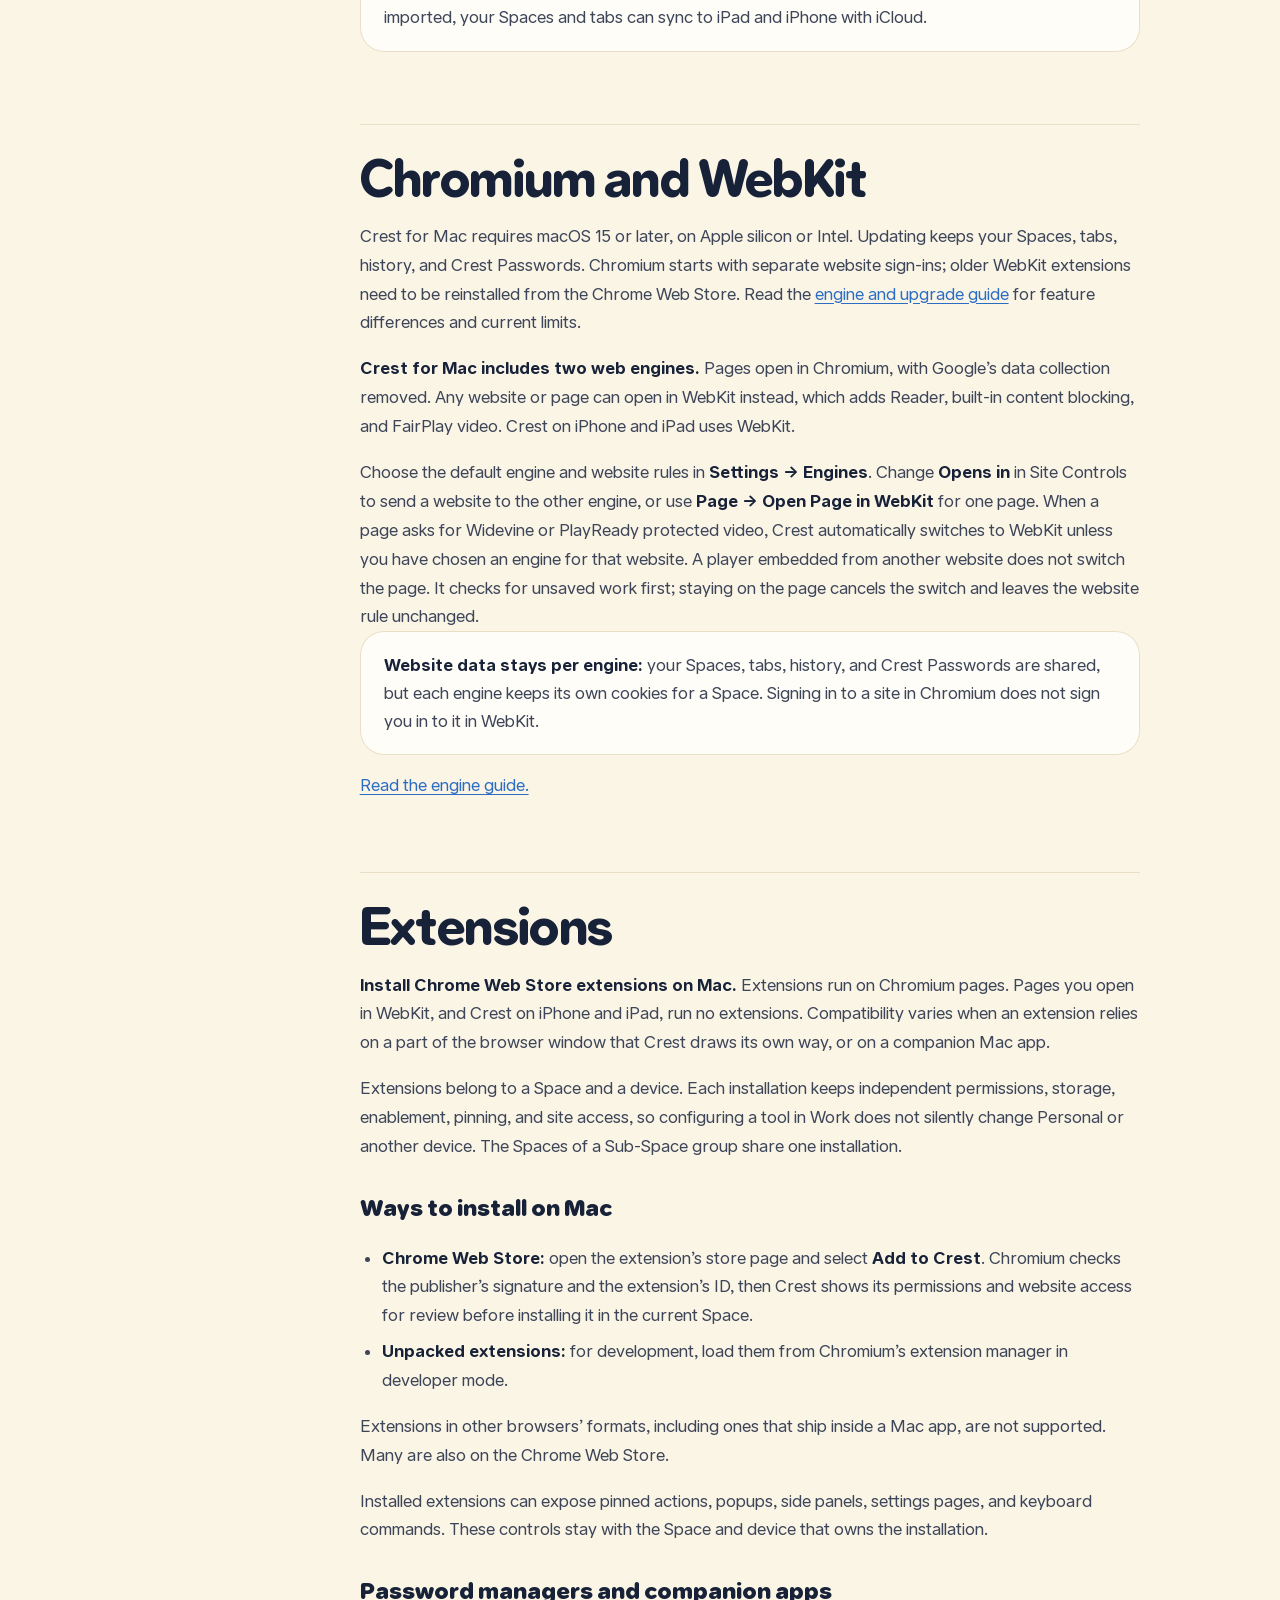
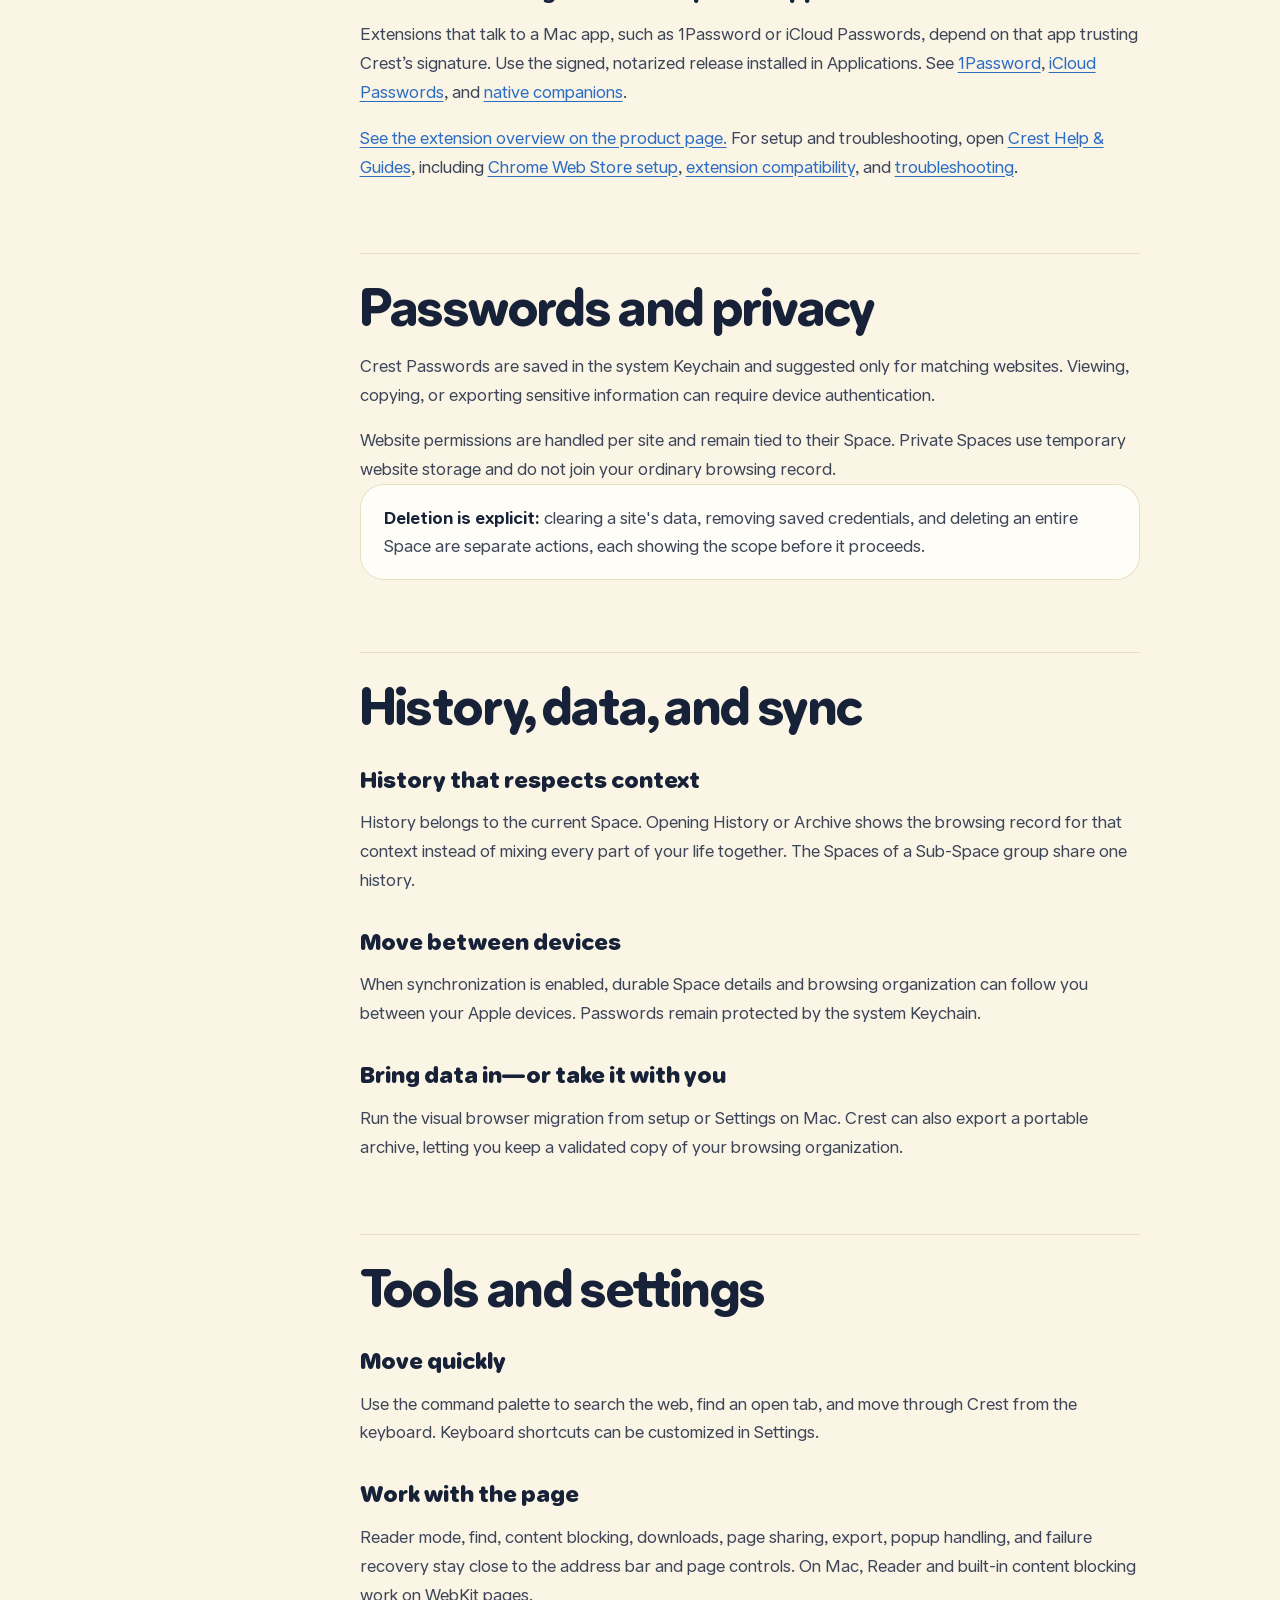
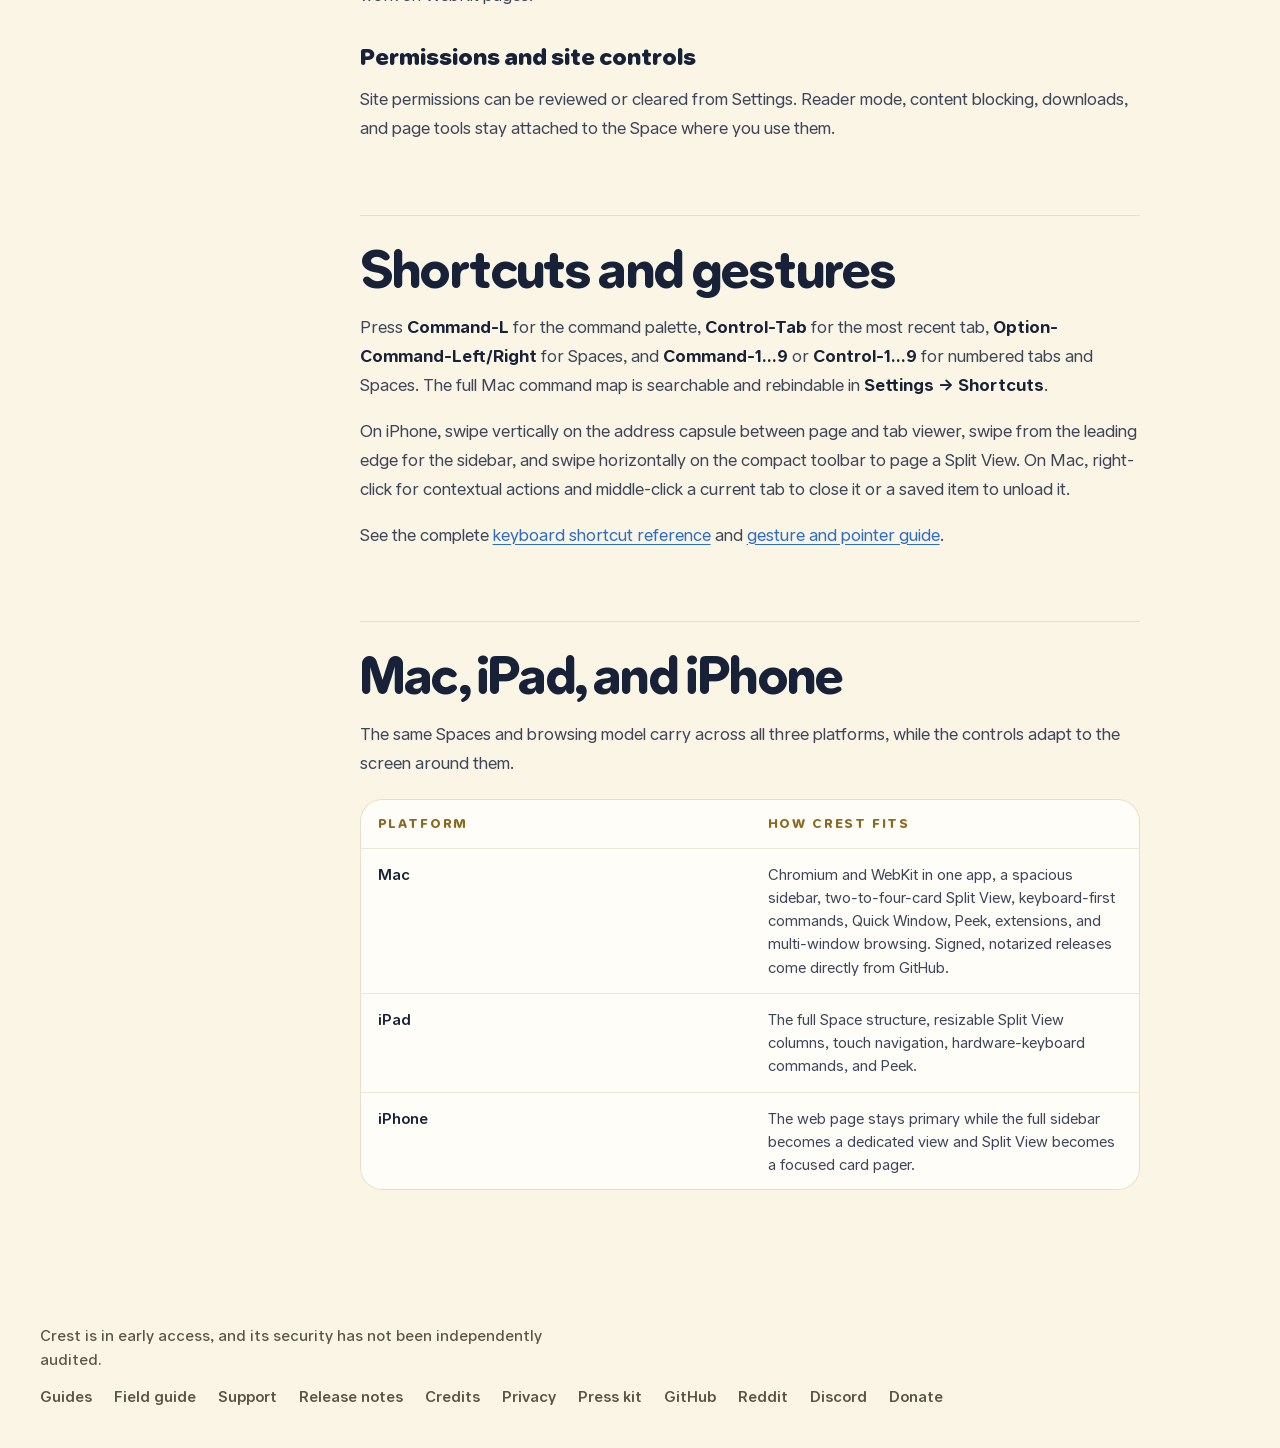
==== commit 7f1fe8b9: "Say Crest for Mac runs on Apple silicon or Intel, and stage the 0.11 What's New The download card an" ====
--- a/site/docs/index.html
+++ b/site/docs/index.html
@@ -167,7 +167,7 @@
       <div class="callout"><strong>Mac first, then everywhere:</strong> direct browser migration happens in Crest for Mac. Once imported, your Spaces and tabs can sync to iPad and iPhone with iCloud.</div>
 
       <h2 id="engines">Chromium and WebKit</h2>
-      <p>Crest for Mac requires Apple silicon and macOS 15 or later. Updating keeps your Spaces, tabs, history, and Crest Passwords. Chromium starts with separate website sign-ins; older WebKit extensions need to be reinstalled from the Chrome Web Store. Read the <a href="../guides/engines/">engine and upgrade guide</a> for feature differences and current limits.</p>
+      <p>Crest for Mac requires macOS 15 or later, on Apple silicon or Intel. Updating keeps your Spaces, tabs, history, and Crest Passwords. Chromium starts with separate website sign-ins; older WebKit extensions need to be reinstalled from the Chrome Web Store. Read the <a href="../guides/engines/">engine and upgrade guide</a> for feature differences and current limits.</p>
       <p><strong>Crest for Mac includes two web engines.</strong> Pages open in Chromium, with Google&rsquo;s data collection removed. Any website or page can open in WebKit instead, which adds Reader, built-in content blocking, and FairPlay video. Crest on iPhone and iPad uses WebKit.</p>
       <p>Choose the default engine and website rules in <strong>Settings &rarr; Engines</strong>. Change <strong>Opens in</strong> in Site Controls to send a website to the other engine, or use <strong>Page &rarr; Open Page in WebKit</strong> for one page. When a page asks for Widevine or PlayReady protected video, Crest automatically switches to WebKit unless you have chosen an engine for that website. A player embedded from another website does not switch the page. It checks for unsaved work first; staying on the page cancels the switch and leaves the website rule unchanged.</p>
       <div class="callout"><strong>Website data stays per engine:</strong> your Spaces, tabs, history, and Crest Passwords are shared, but each engine keeps its own cookies for a Space. Signing in to a site in Chromium does not sign you in to it in WebKit.</div>
